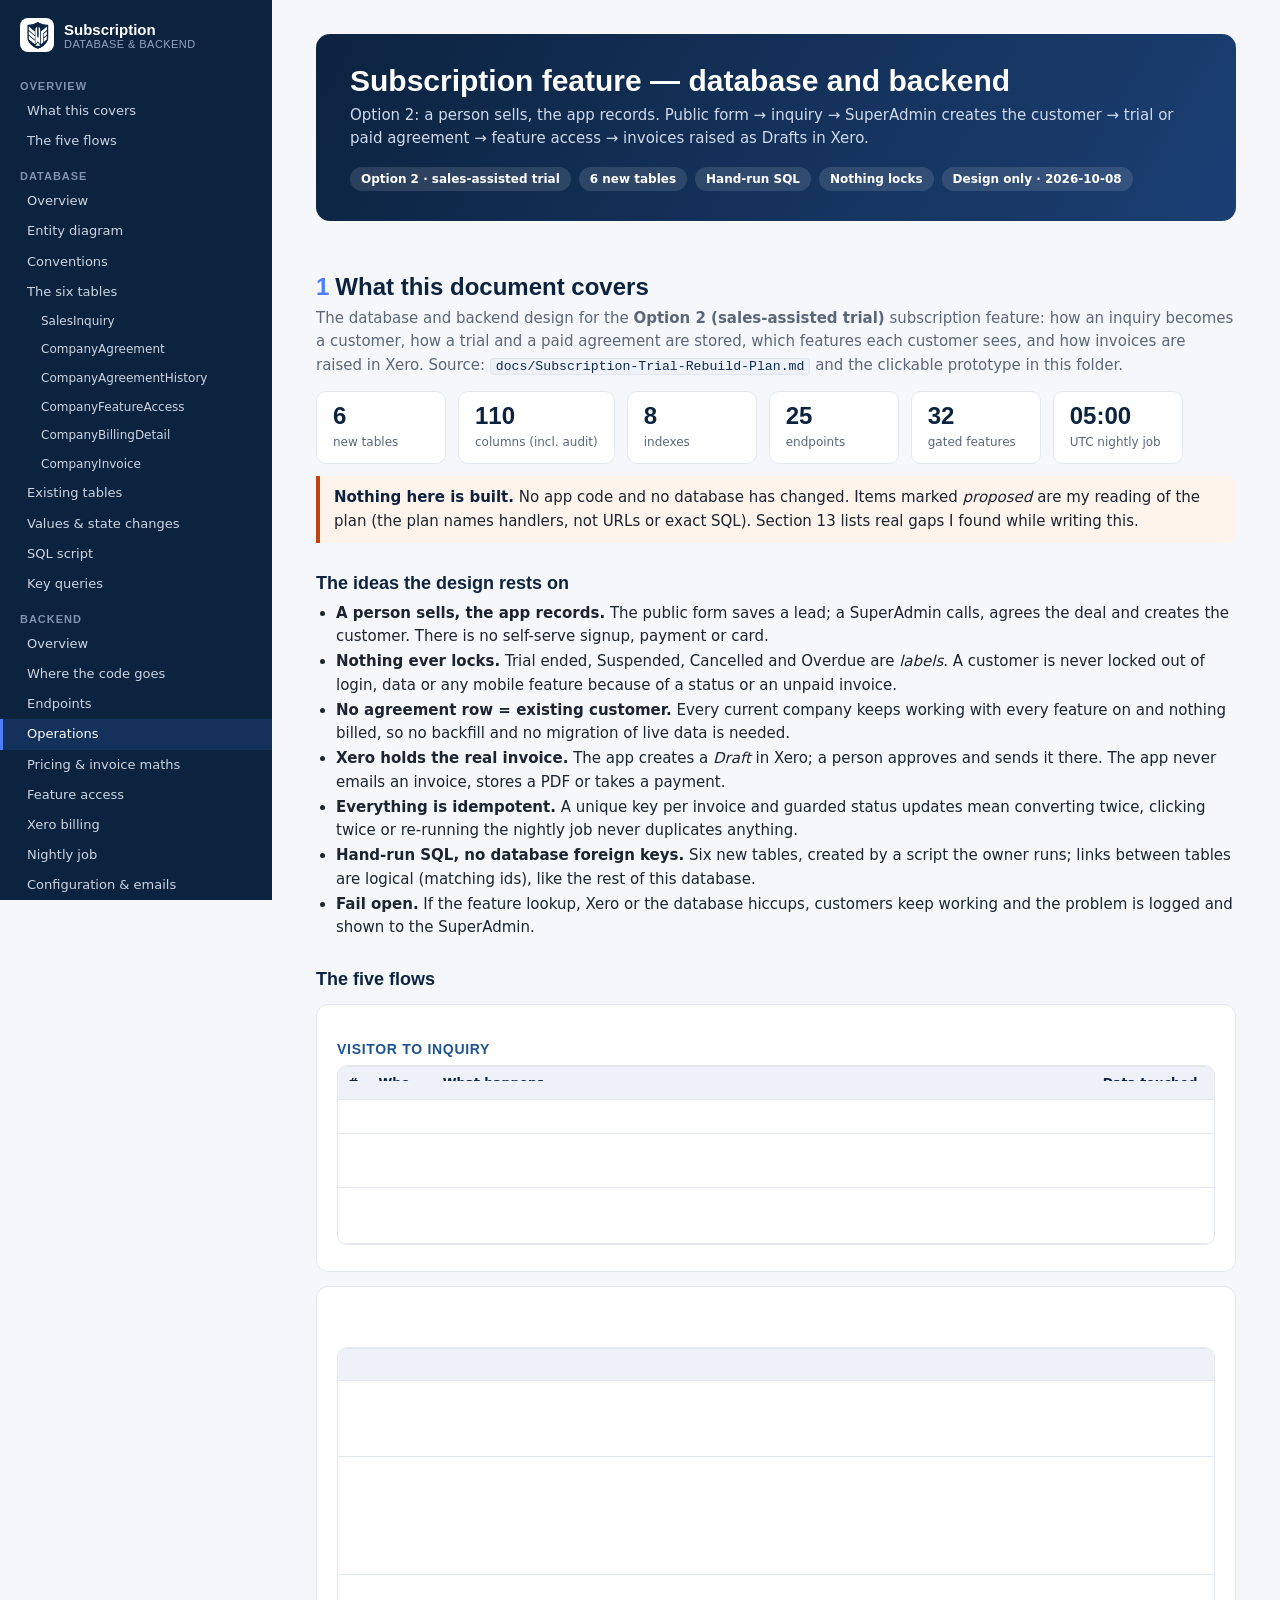
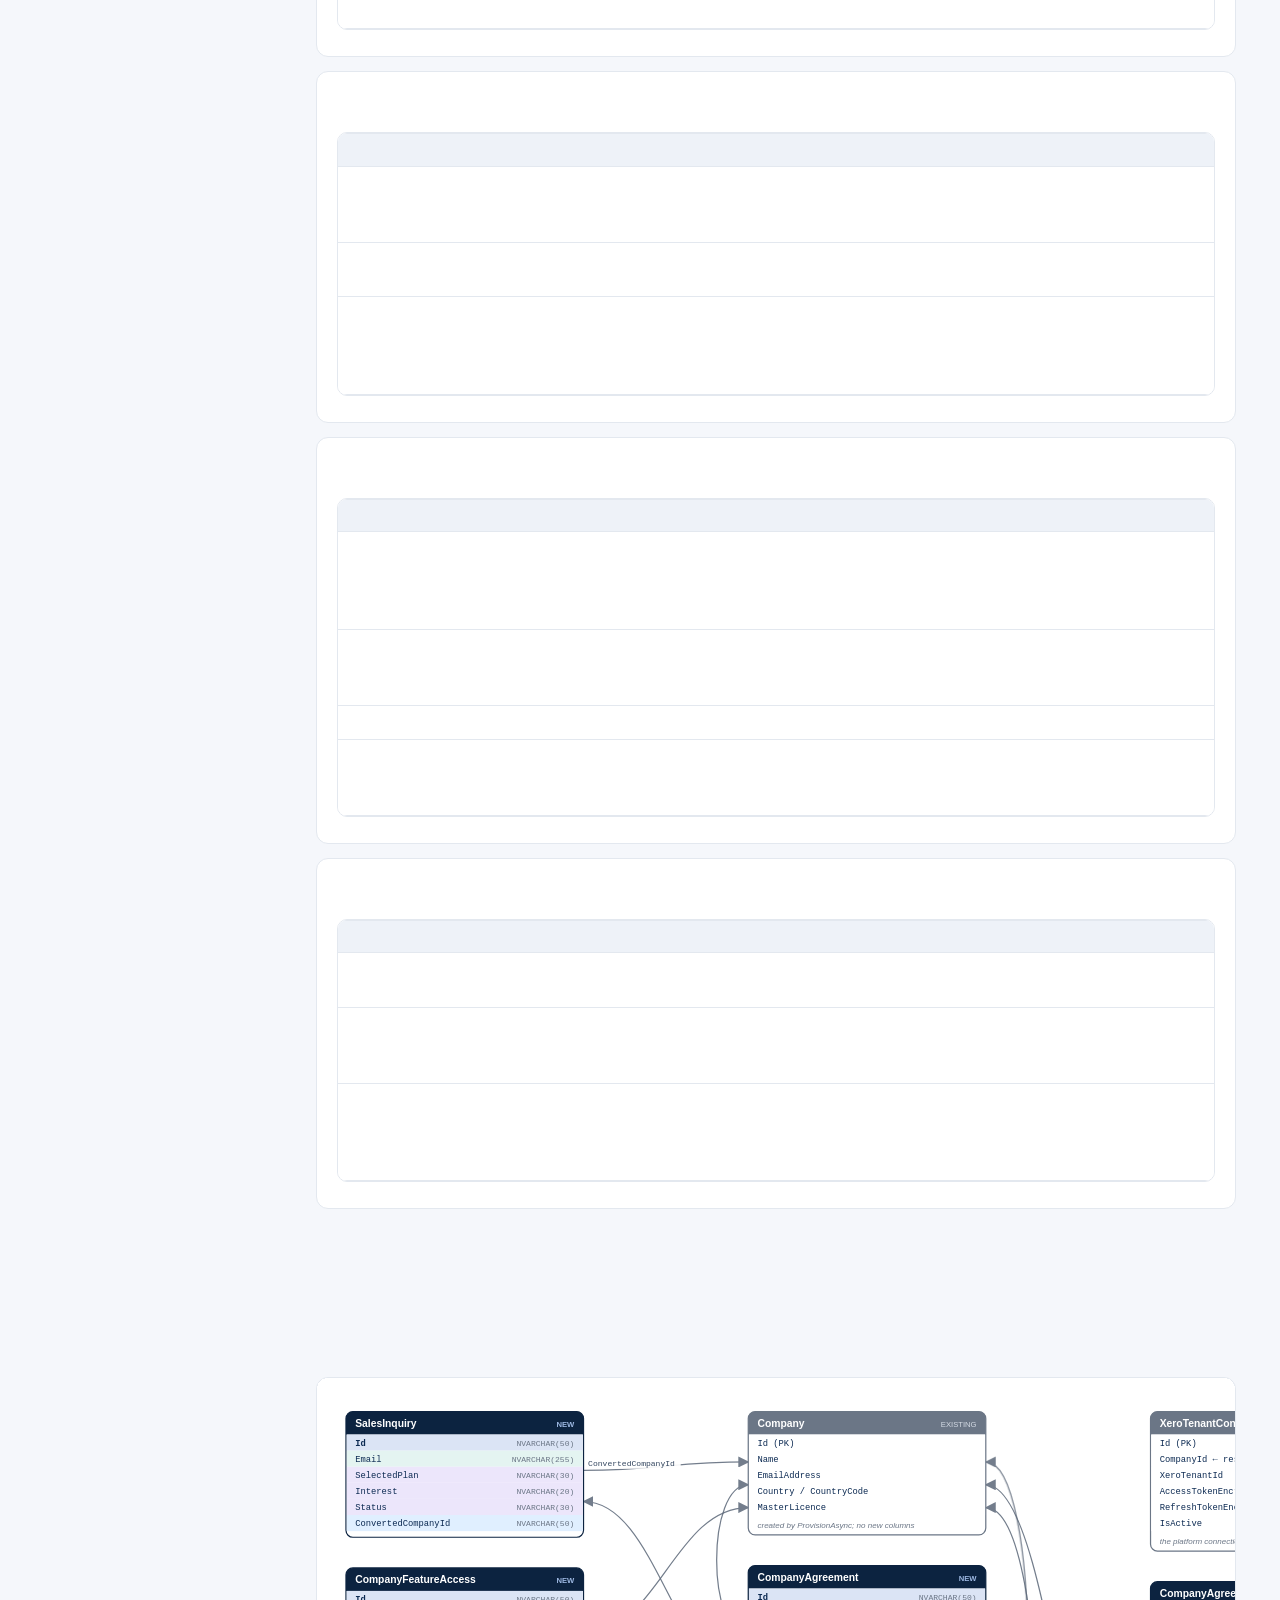
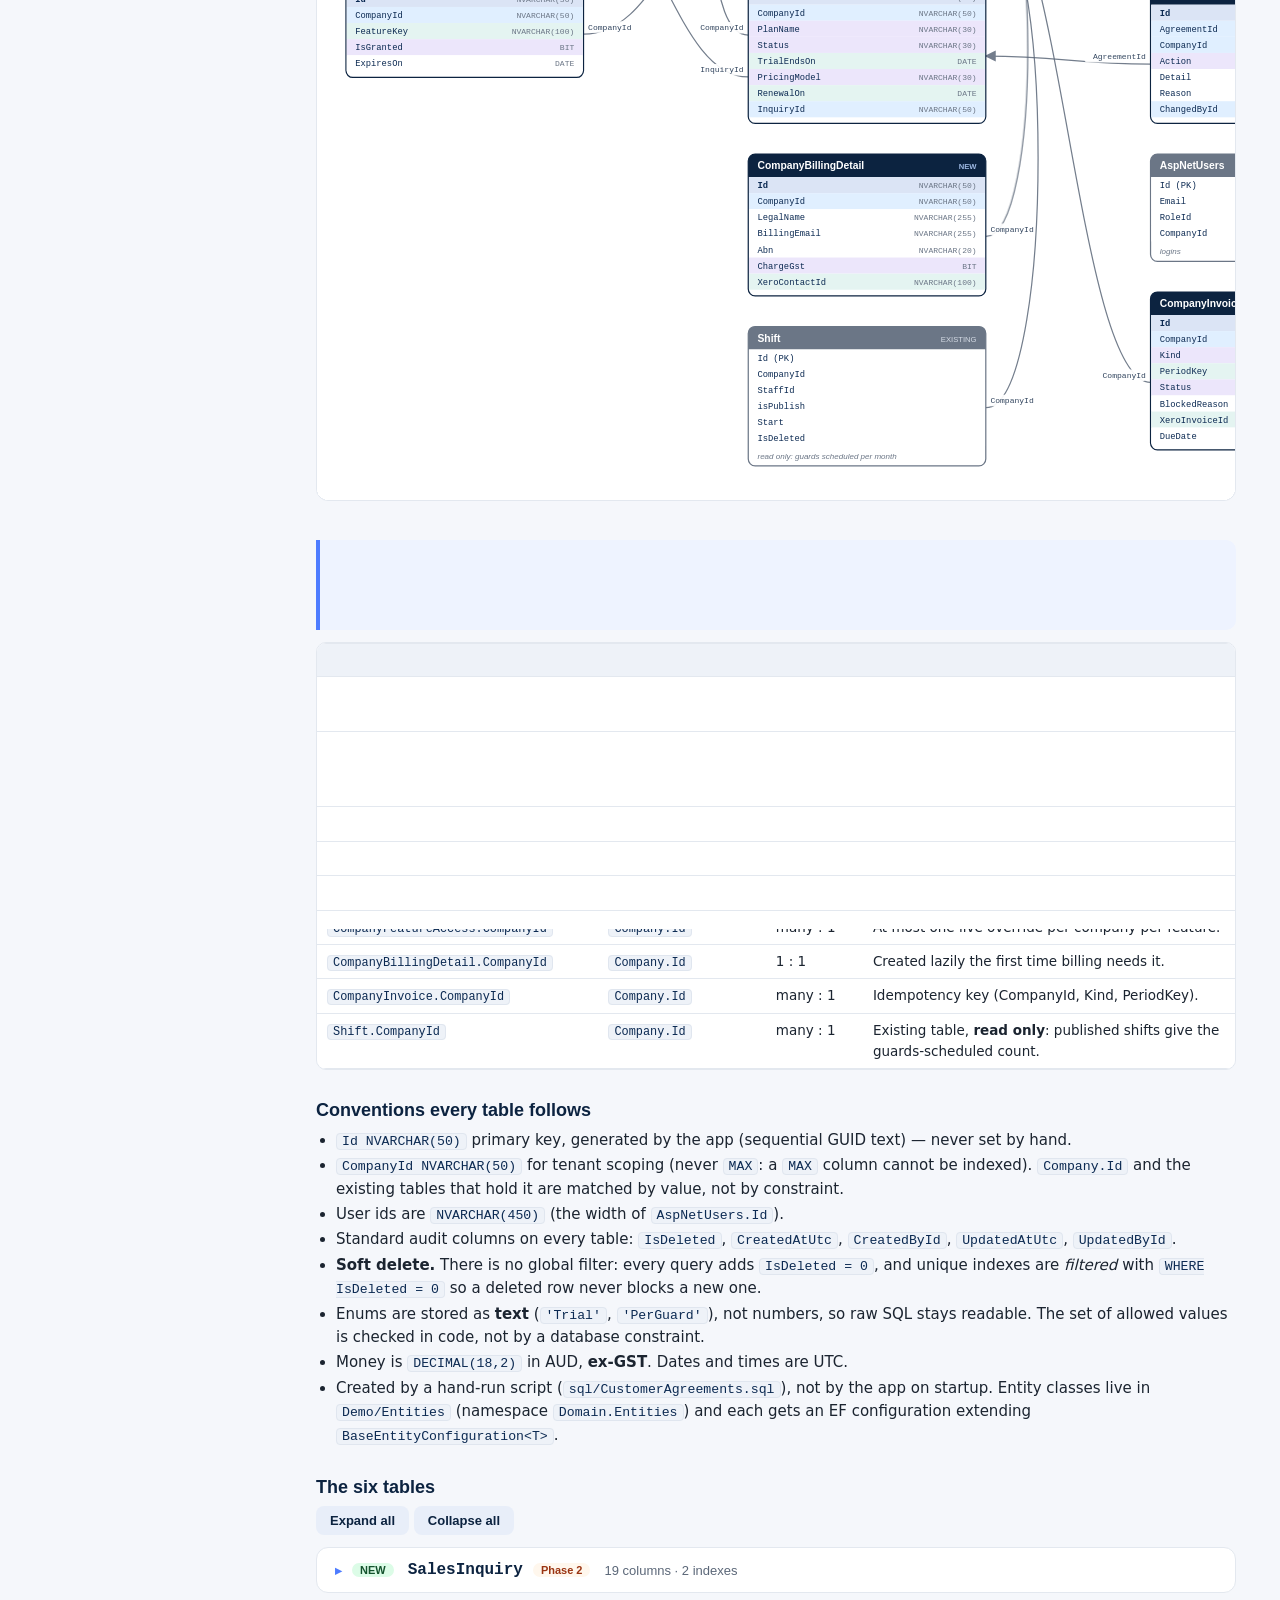
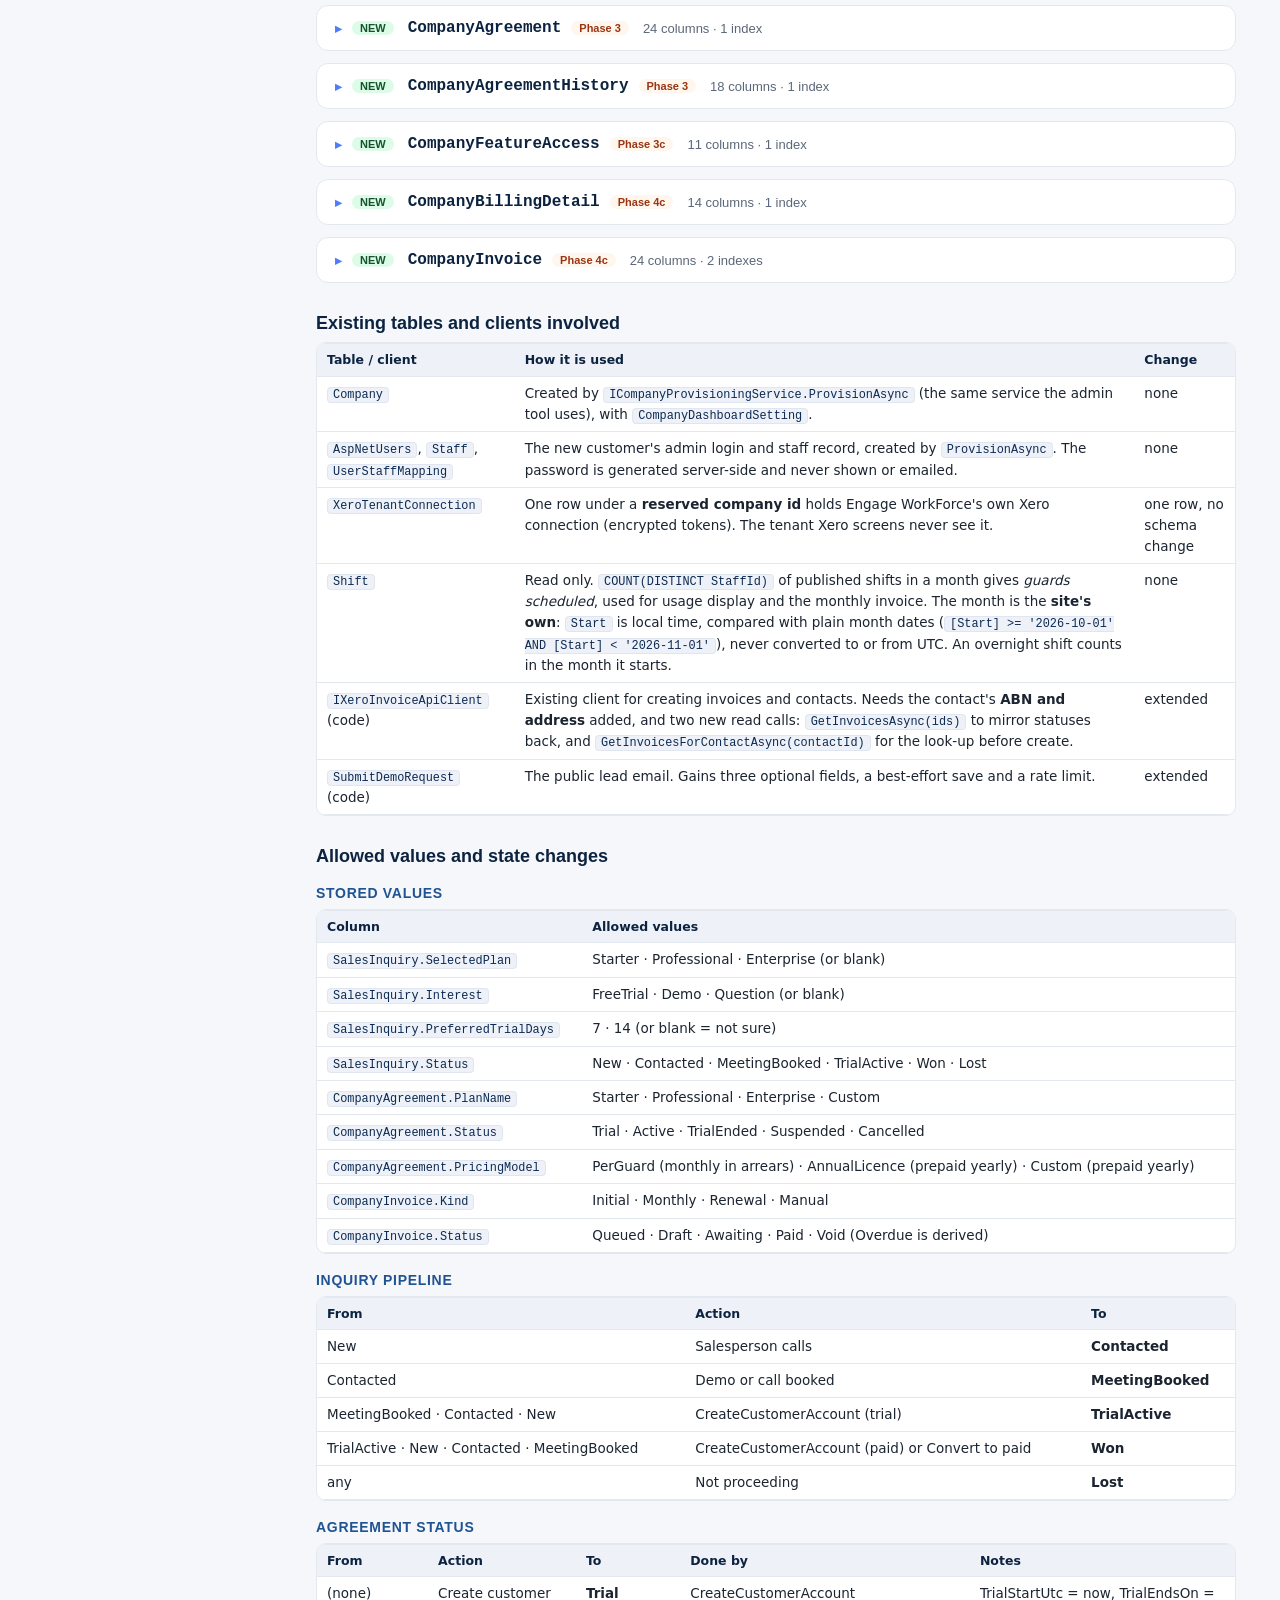
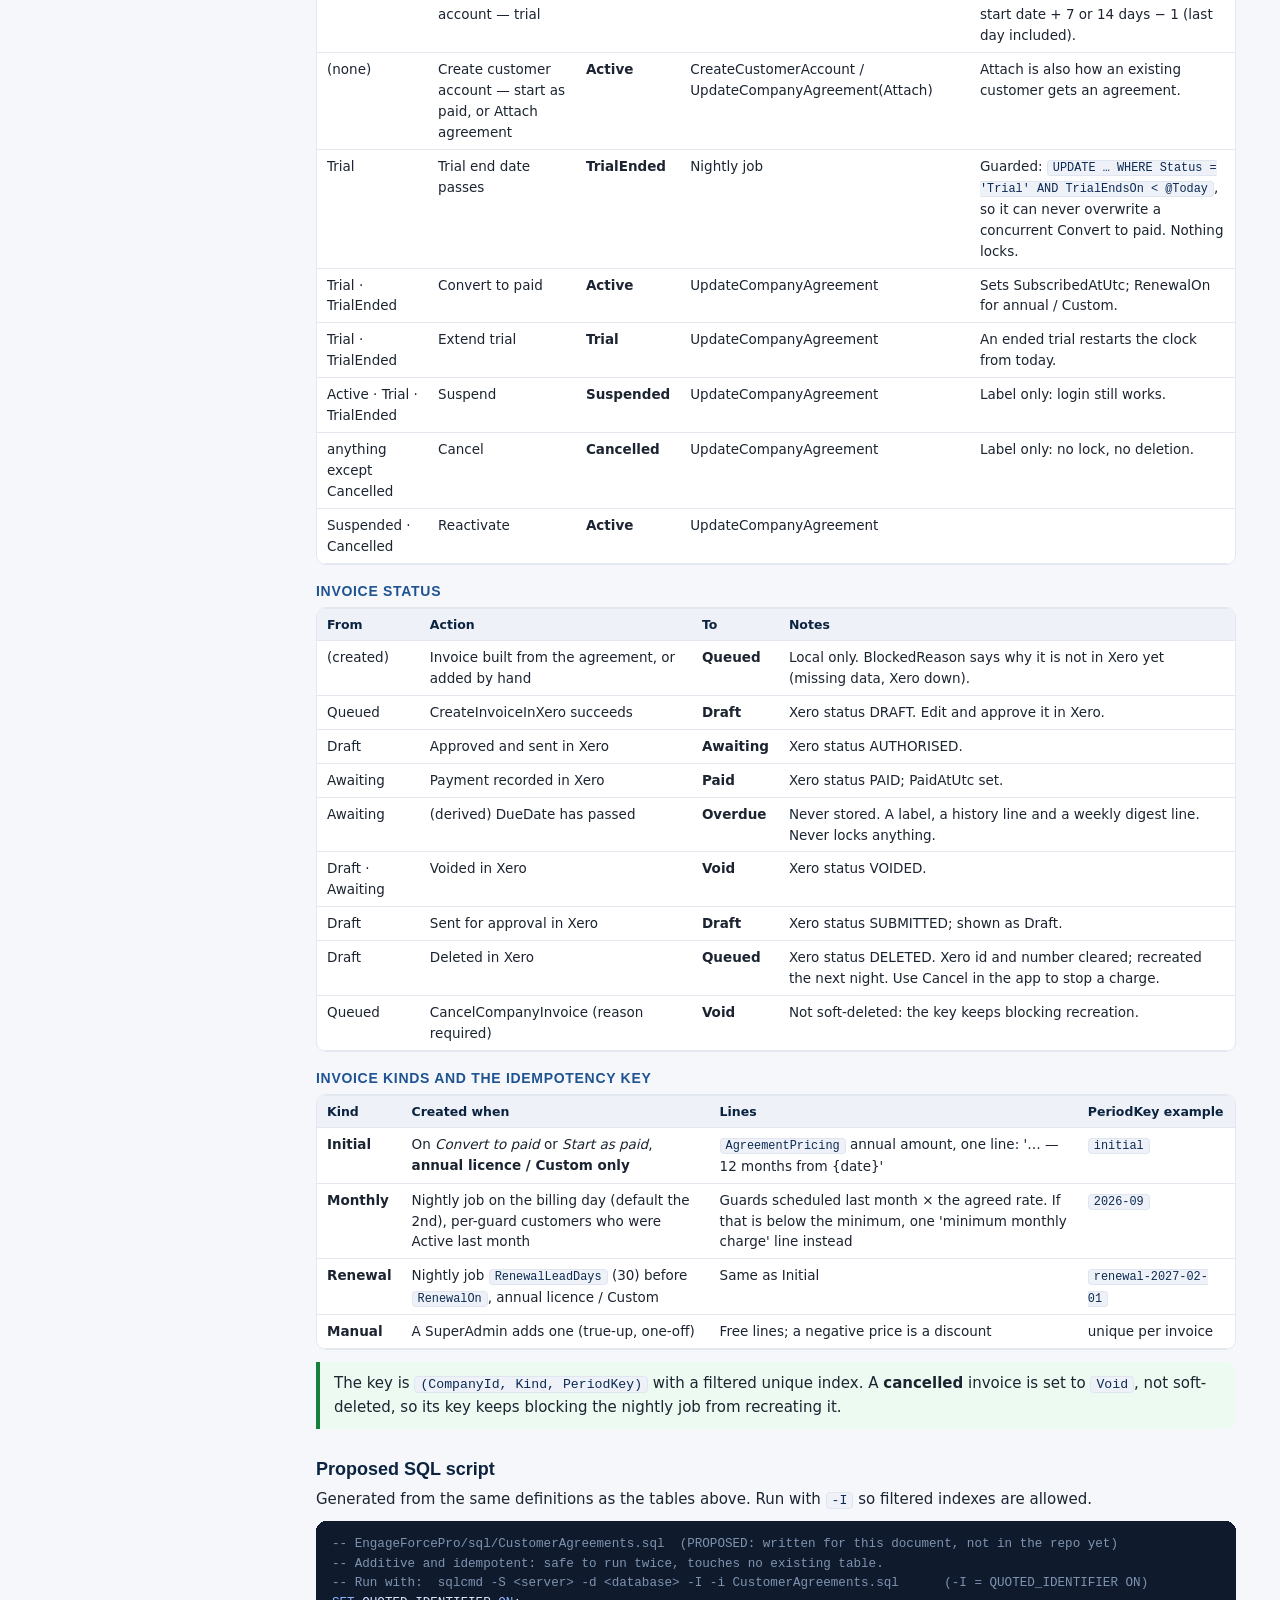
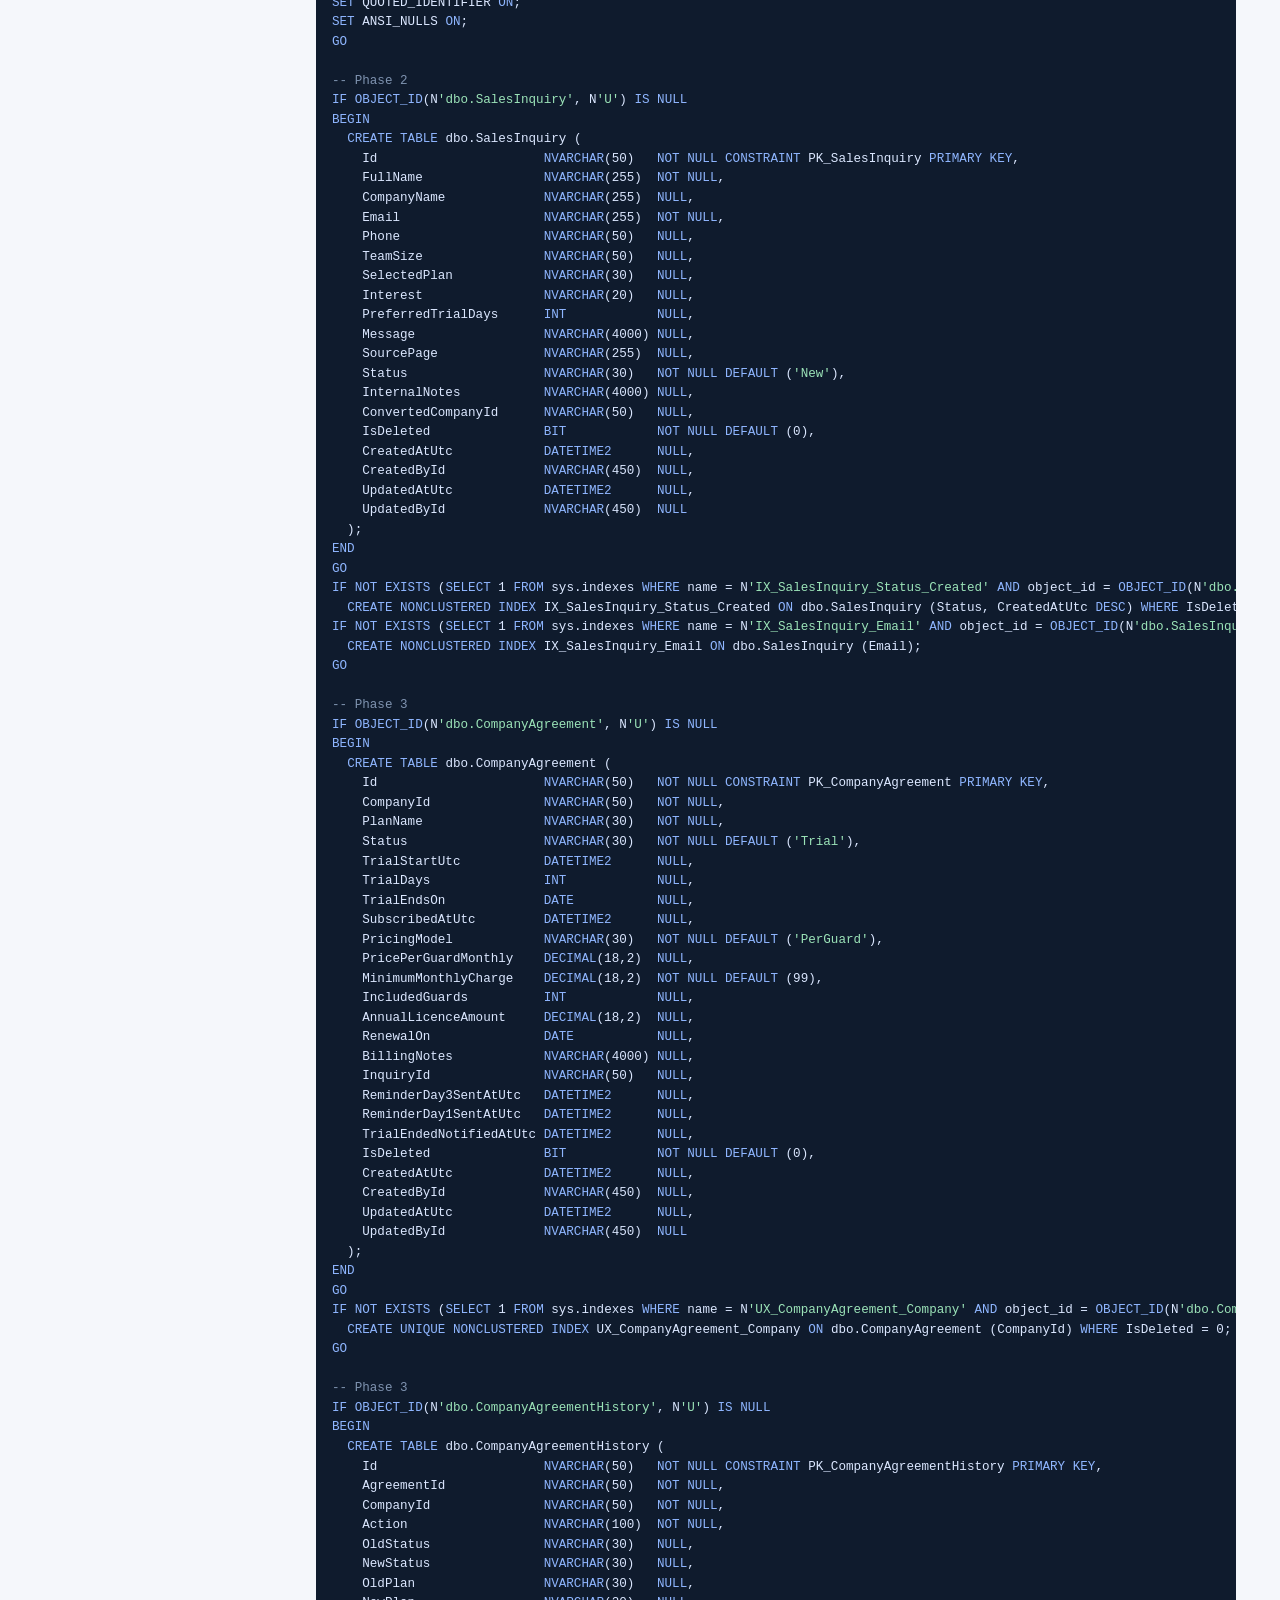
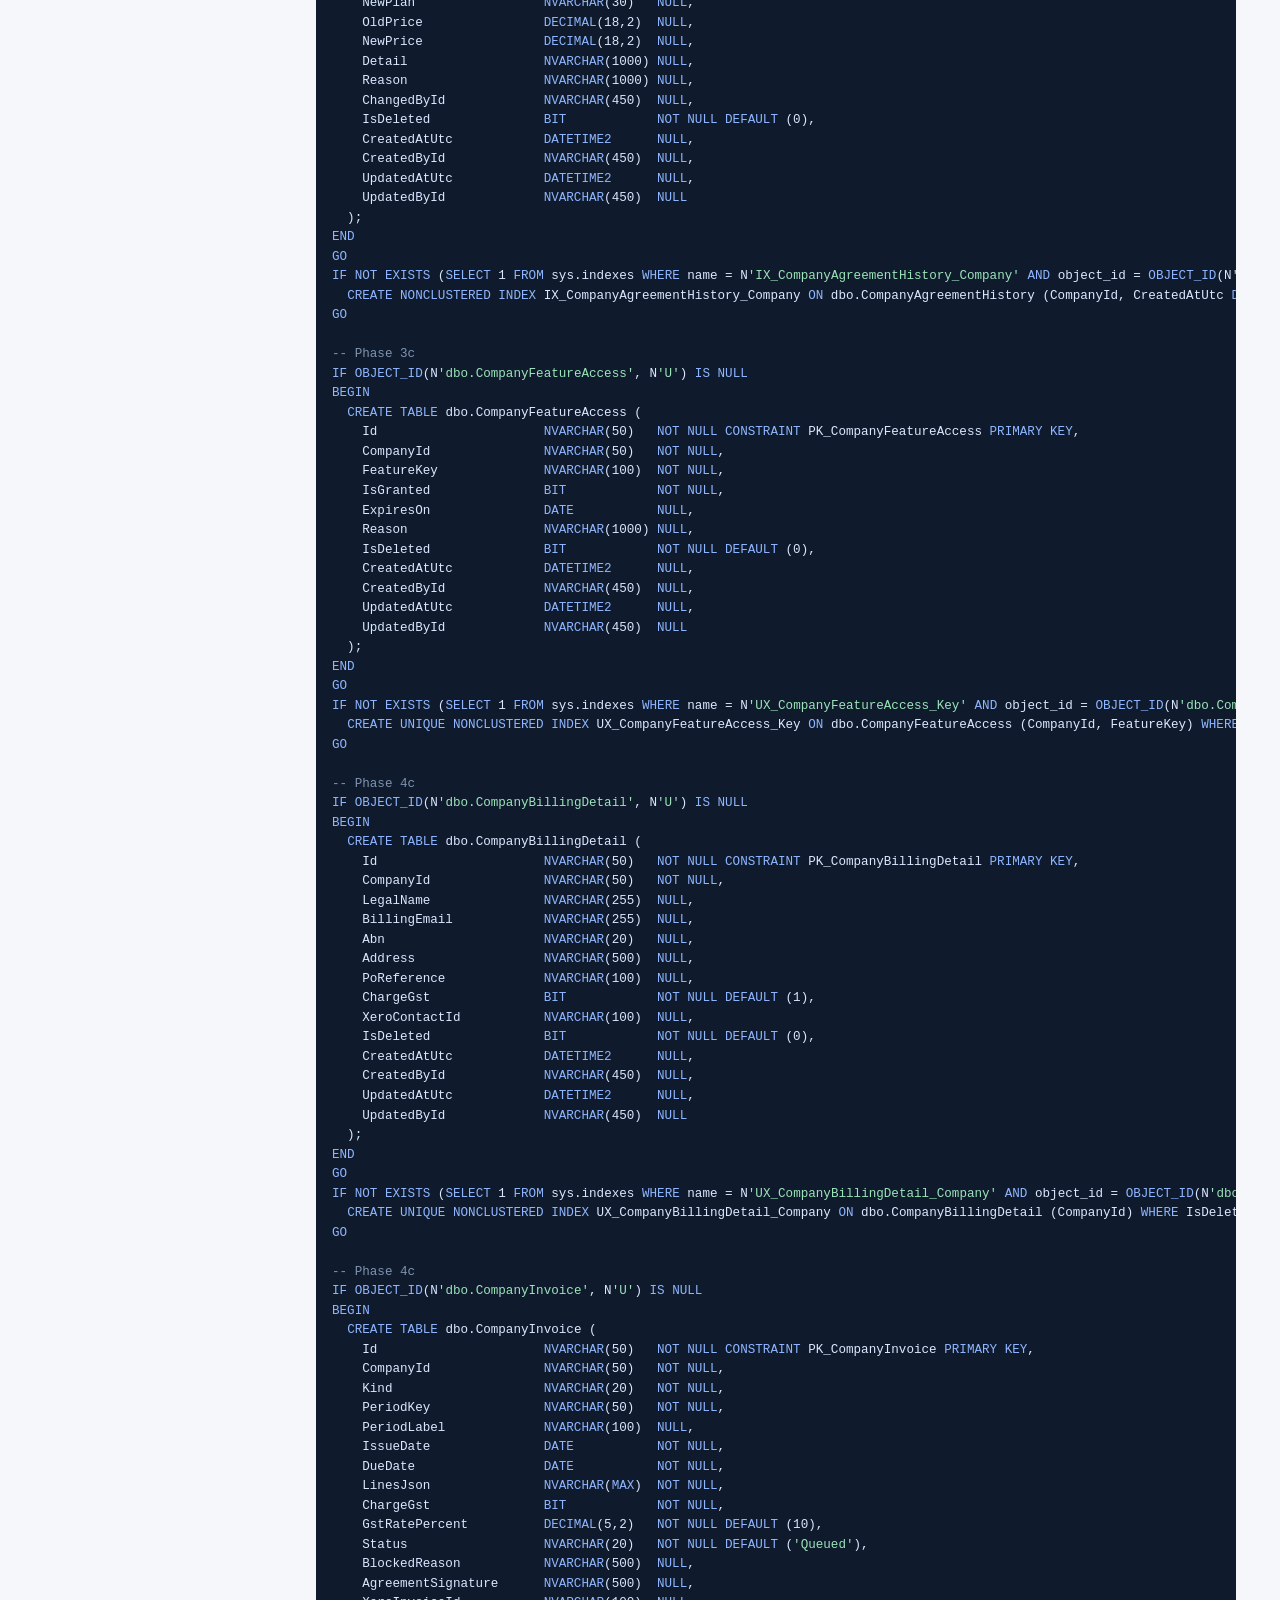
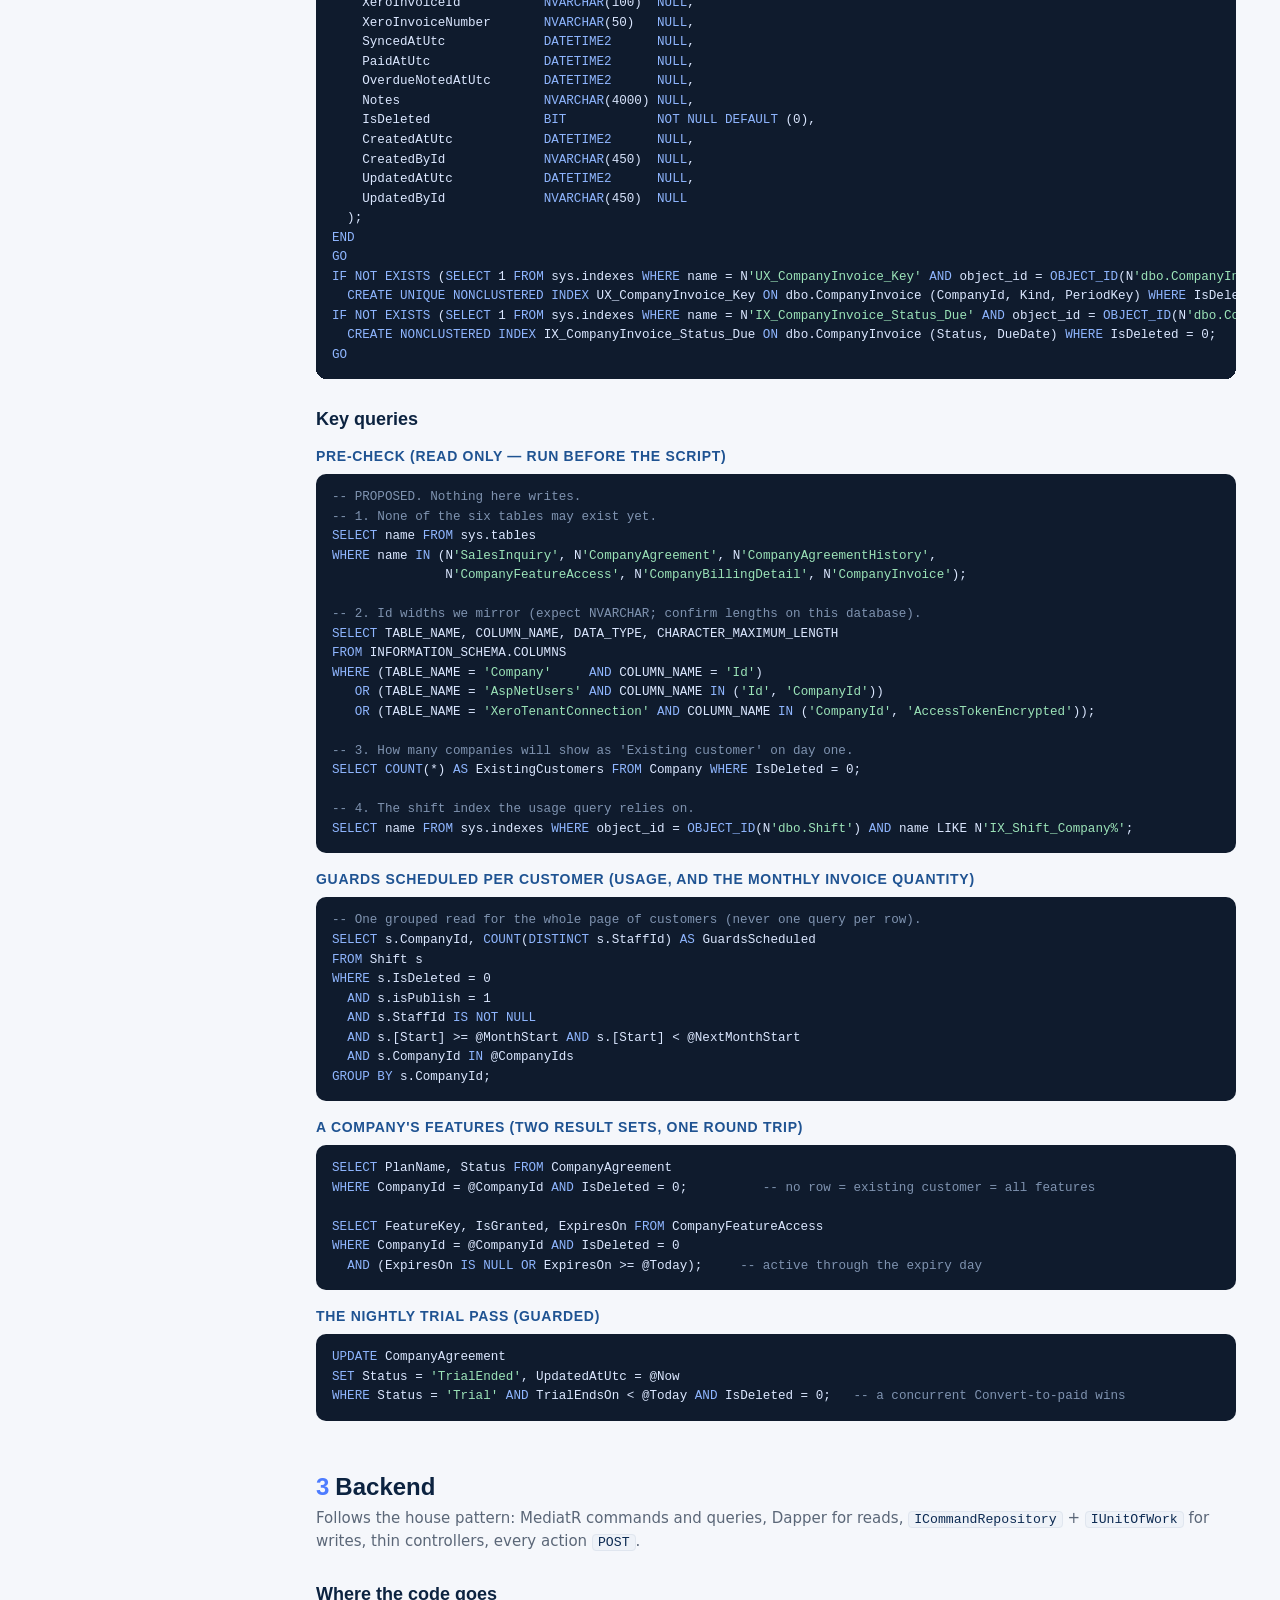
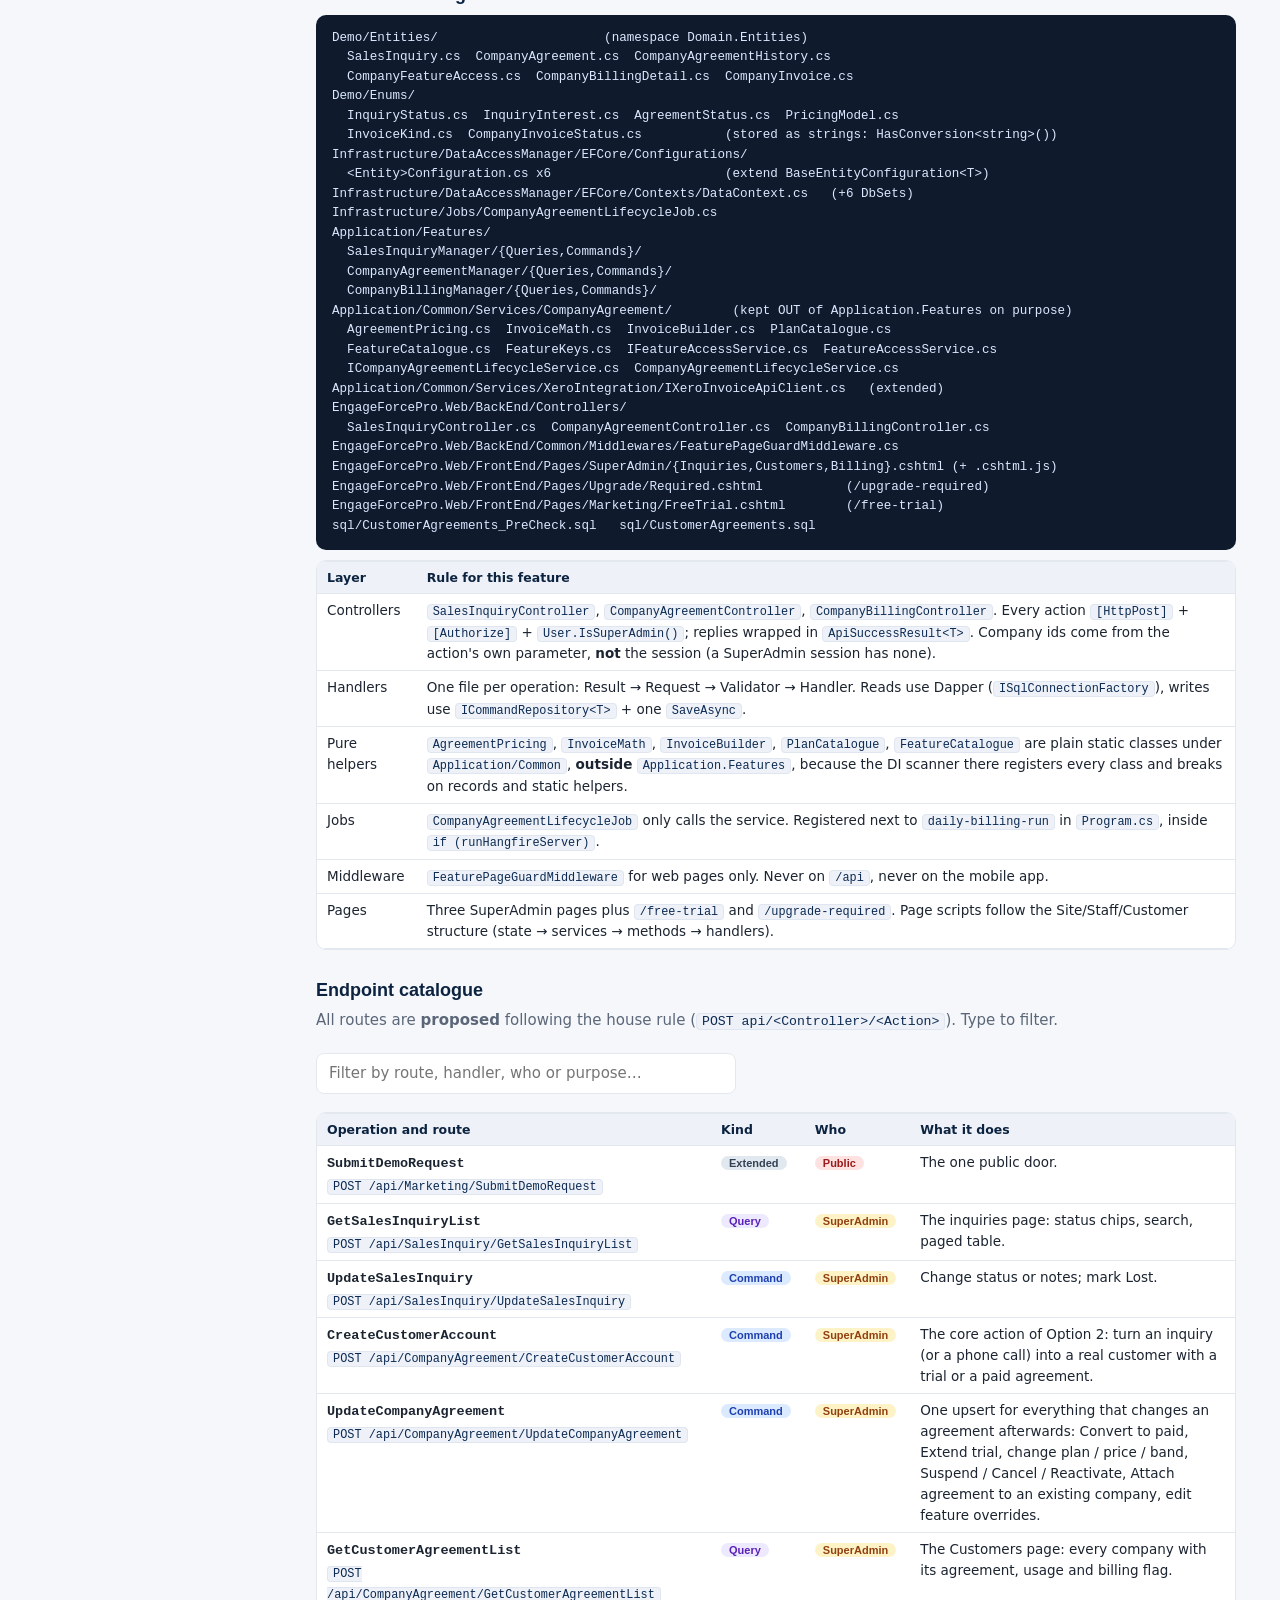
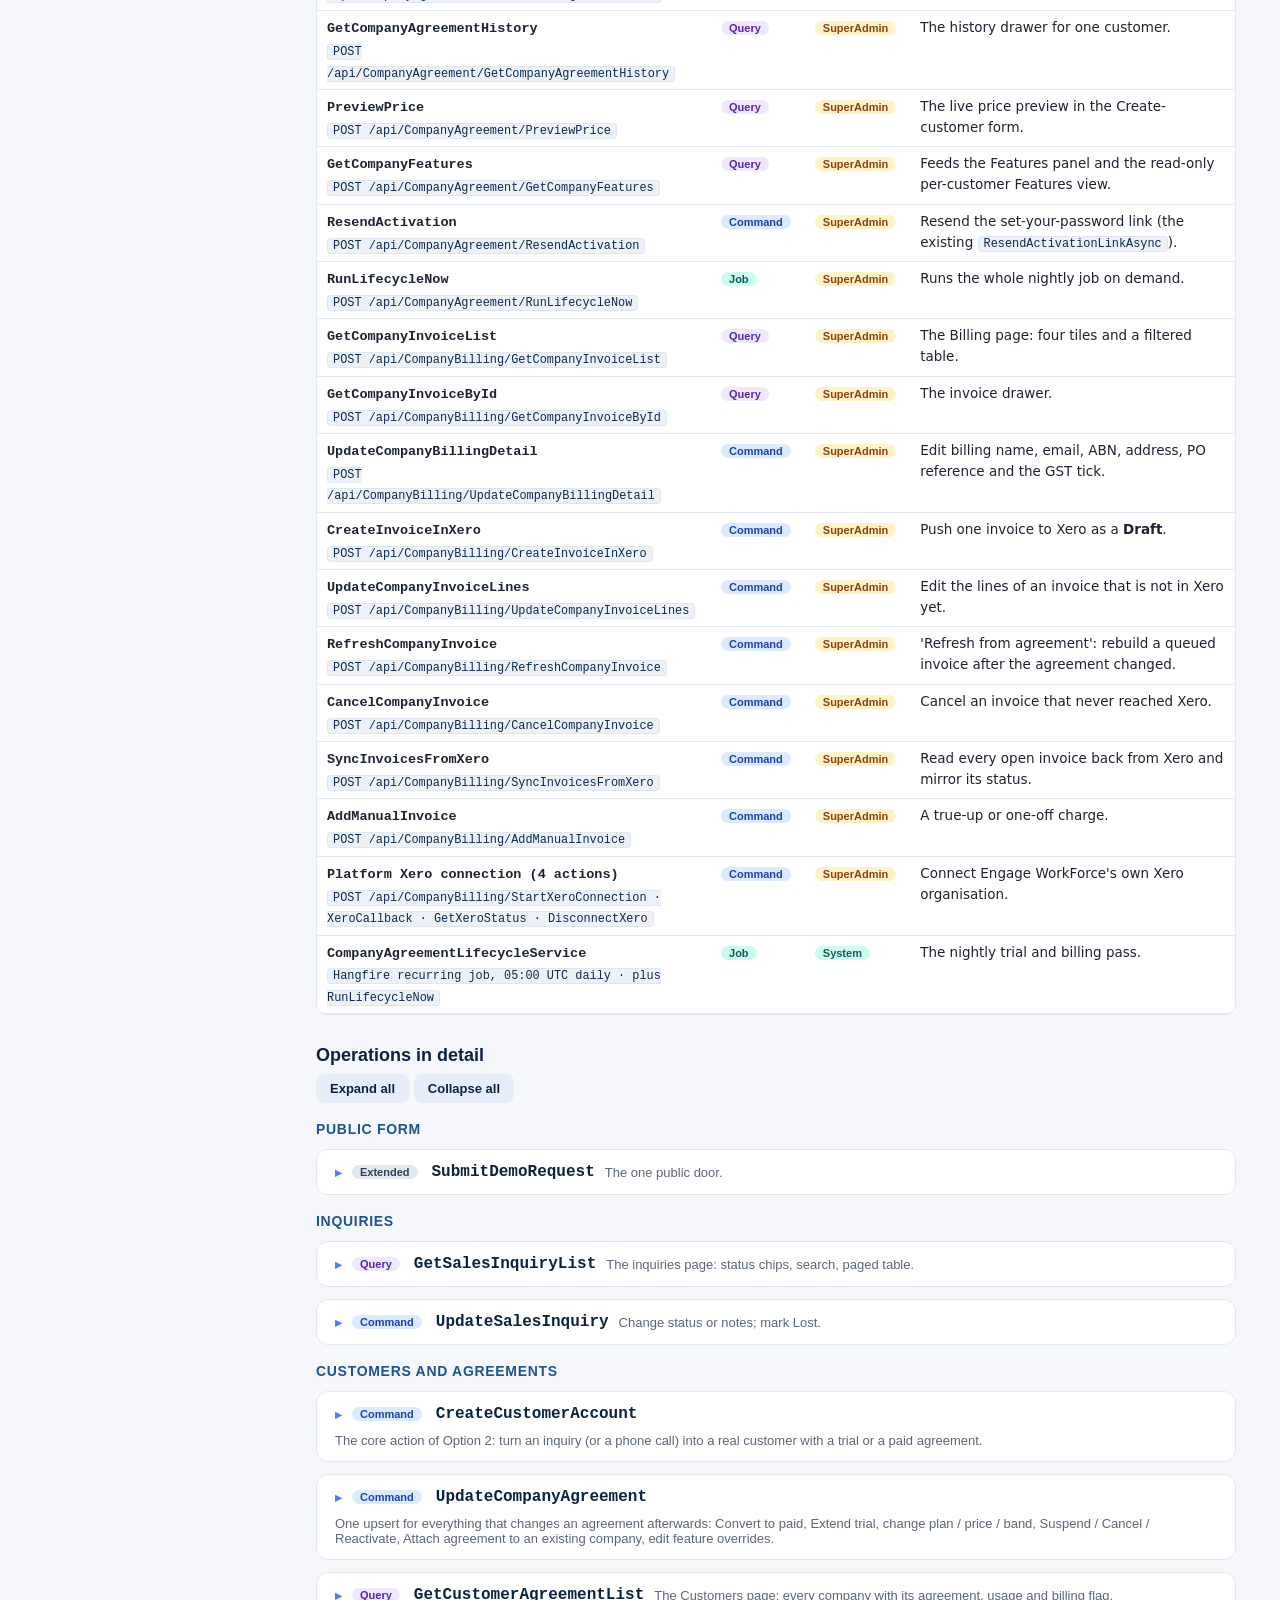
==== database-and-backend.html @ e5491f90 "Add the database and backend design page for the subscription feature One self-contained page coveri" ====
<!doctype html><html lang="en"><head><meta charset="utf-8"><meta name="viewport" content="width=device-width,initial-scale=1"><title>Subscription — database and backend</title><style>:root{
  --navy:#0C2340;--blue:#1f5392;--blue2:#4d7cff;--ink:#1b2430;--muted:#5b6778;--line:#e3e8ef;--bg:#f5f7fb;--card:#fff;
  --green:#15803d;--red:#b91c1c;--orange:#c2410c;--violet:#6d28d9;--teal:#0f766e;--code:#0f1b2d;
  --pk:#dbe4f5;--fk:#e0efff;--st:#ece6fb;--ky:#e4f4f1;
}
*{box-sizing:border-box}
html{scroll-behavior:smooth;scroll-padding-top:18px}
body{margin:0;font:15px/1.55 Poppins,"Segoe UI",system-ui,-apple-system,sans-serif;color:var(--ink);background:var(--bg)}
a{color:var(--blue)}
code,pre,.mono{font-family:"Cascadia Code",Consolas,"SFMono-Regular",Menlo,monospace}
code{background:#eef2f8;border:1px solid #e0e6ef;border-radius:4px;padding:0 5px;font-size:.88em;color:#0c2a52}
.layout{display:grid;grid-template-columns:272px minmax(0,1fr);min-height:100vh}
nav.side{position:sticky;top:0;align-self:start;height:100vh;overflow:auto;background:var(--navy);color:#cbd5e1;padding:18px 0 40px}
nav.side .brand{display:flex;gap:10px;align-items:center;padding:0 20px 14px;color:#fff;font:600 15px Outfit,Poppins,sans-serif}
nav.side .brand b{display:block;font:500 11px Poppins,sans-serif;color:#93a4bd;letter-spacing:.04em;text-transform:uppercase}
nav.side .grp{margin:14px 20px 4px;font:600 11px Poppins,sans-serif;letter-spacing:.09em;text-transform:uppercase;color:#7f93b0}
nav.side a{display:block;padding:5px 20px 5px 24px;color:#cbd5e1;text-decoration:none;font-size:13px;border-left:3px solid transparent}
nav.side a:hover{background:#13315a;color:#fff}
nav.side a.on{background:#13315a;color:#fff;border-left-color:var(--blue2)}
main{padding:34px 44px 90px;max-width:1240px}
header.hero{background:linear-gradient(120deg,var(--navy),#1b3f73);color:#fff;border-radius:14px;padding:30px 34px;margin-bottom:26px}
header.hero h1{margin:0 0 6px;font:700 30px Outfit,Poppins,sans-serif}
header.hero p{margin:0;color:#cfdaec;max-width:860px}
header.hero .chips{display:flex;flex-wrap:wrap;gap:8px;margin-top:16px}
.chip{display:inline-block;padding:3px 11px;border-radius:99px;font-size:12px;font-weight:600;background:#ffffff1f;color:#fff}
h2{font:700 24px Outfit,Poppins,sans-serif;color:var(--navy);margin:46px 0 6px;padding-top:6px}
h2 .n{color:var(--blue2);margin-right:6px}
h3{font:600 18px Outfit,Poppins,sans-serif;color:var(--navy);margin:30px 0 8px}
h4{font:600 14px Poppins,sans-serif;color:var(--blue);margin:18px 0 6px;text-transform:uppercase;letter-spacing:.05em}
p{margin:8px 0}
.lead{color:var(--muted);margin:0 0 14px}
.card{background:var(--card);border:1px solid var(--line);border-radius:12px;padding:18px 20px;margin:14px 0}
.grid2{display:grid;grid-template-columns:1fr 1fr;gap:14px}
.grid3{display:grid;grid-template-columns:repeat(3,1fr);gap:14px}
@media(max-width:1100px){.layout{grid-template-columns:minmax(0,1fr)}nav.side{position:static;height:auto}.grid2,.grid3{grid-template-columns:1fr}main{padding:22px 16px}}
table{border-collapse:collapse;width:100%;background:var(--card);font-size:13.5px}
th,td{border:1px solid var(--line);padding:6px 10px;text-align:left;vertical-align:top}
th{background:#eef2f8;color:var(--navy);font-weight:600;font-size:12.5px;white-space:nowrap}
tr.pk td{background:var(--pk)}tr.fk td{background:var(--fk)}tr.st td{background:var(--st)}tr.ky td{background:var(--ky)}
tr.aud td{color:#7a8798;background:#fafbfd}
td.nm{font-family:"Cascadia Code",Consolas,monospace;font-size:12.8px;white-space:nowrap;font-weight:600;color:#0c2a52}
td.ty{font-family:"Cascadia Code",Consolas,monospace;font-size:12.5px;white-space:nowrap;color:#475569}
.tw{overflow-x:auto;border-radius:10px;border:1px solid var(--line);margin:8px 0}
.tw table{border:0}.tw th,.tw td{border-left:0;border-right:0}
.tag{display:inline-block;font:600 11px Poppins,sans-serif;padding:1px 8px;border-radius:99px;margin-right:4px;white-space:nowrap}
.t-new{background:#dcfce7;color:#14532d}.t-ext{background:#e2e8f0;color:#334155}.t-cmd{background:#dbeafe;color:#1e40af}.t-qry{background:#ede9fe;color:#5b21b6}
.t-pub{background:#fee2e2;color:#991b1b}.t-sa{background:#fef3c7;color:#92400e}.t-job{background:#ccfbf1;color:#115e59}.t-prop{background:#fff7ed;color:#9a3412}
pre{background:var(--code);color:#dbe7ff;border-radius:10px;padding:14px 16px;overflow:auto;font-size:12.6px;line-height:1.55;margin:10px 0}
pre .c{color:#7f93b0}pre .k{color:#8fb6ff}pre .s{color:#9be3b8}
.note{border-left:4px solid var(--blue2);background:#eef3ff;border-radius:0 10px 10px 0;padding:10px 14px;margin:12px 0}
.warn{border-left-color:var(--orange);background:#fff4ec}
.good{border-left-color:var(--green);background:#ecfaf1}
.note b:first-child{color:var(--navy)}
details{background:var(--card);border:1px solid var(--line);border-radius:12px;margin:12px 0}
details>summary{cursor:pointer;list-style:none;padding:13px 18px;font:600 16px Outfit,Poppins,sans-serif;color:var(--navy);display:flex;gap:10px;align-items:center;flex-wrap:wrap}
details>summary::-webkit-details-marker{display:none}
details>summary::before{content:"▸";color:var(--blue2);font-size:13px;transition:transform .15s}
details[open]>summary::before{transform:rotate(90deg)}
details>summary .sub{font:400 13px Poppins,sans-serif;color:var(--muted)}
details>.body{padding:2px 18px 16px}
.kv{display:grid;grid-template-columns:150px 1fr;gap:4px 14px;margin:6px 0 10px;font-size:13.5px}
.kv dt{color:var(--muted);font-weight:600}.kv dd{margin:0}
ul.tight,ol.tight{margin:4px 0 8px 20px;padding:0}ul.tight li,ol.tight li{margin:2px 0}
.erd{background:#fff;border:1px solid var(--line);border-radius:12px;overflow:auto;padding:6px}
.erd svg{display:block;min-width:1180px;width:100%;height:auto}
.legend{display:flex;flex-wrap:wrap;gap:14px;font-size:12.5px;color:var(--muted);margin:8px 2px}
.legend i{display:inline-block;width:14px;height:14px;border-radius:3px;vertical-align:-2px;margin-right:5px;border:1px solid #c9d3e2}
.search{width:100%;max-width:420px;padding:8px 12px;border:1px solid var(--line);border-radius:8px;font:inherit;margin:6px 0 10px}
.kpi{display:flex;flex-wrap:wrap;gap:12px;margin:12px 0}
.kpi div{background:var(--card);border:1px solid var(--line);border-radius:10px;padding:10px 16px;min-width:130px}
.kpi b{display:block;font:700 24px Outfit,sans-serif;color:var(--navy)}
.kpi span{font-size:12px;color:var(--muted)}
.calc label{display:block;font-size:12px;font-weight:600;color:var(--muted);margin:8px 0 2px}
.calc input,.calc select{width:100%;padding:7px 9px;border:1px solid var(--line);border-radius:7px;font:inherit}
.calc .out{background:#f1f6ff;border:1px solid #cfe0ff;border-radius:10px;padding:10px 14px;margin-top:10px;font-size:14px}
.calc .out b{color:var(--navy)}
.ok{color:var(--green);font-weight:600}.bad{color:var(--red);font-weight:600}
.btn{background:var(--blue);color:#fff;border:0;border-radius:8px;padding:7px 14px;font:600 13px Poppins,sans-serif;cursor:pointer}
.btn.alt{background:#e8eef9;color:var(--navy)}
.flow{counter-reset:s}
.flow td:first-child{width:34px;text-align:center;font-weight:700;color:var(--blue)}
footer{margin-top:50px;color:var(--muted);font-size:12.5px;border-top:1px solid var(--line);padding-top:14px}
@media print{nav.side{display:none}.layout{display:block}details{break-inside:avoid}details>*{display:block}}
.nw{white-space:nowrap}
pre .s{color:#9be3b8}
</style></head><body><div class="layout"><nav class="side"><div class="brand"><img src="ewf-shield.jpg" width="34" height="34" alt="" style="border-radius:8px"><span>Subscription<b>Database &amp; backend</b></span></div>
<div class="grp">Overview</div><a href="#overview">What this covers</a><a href="#flows">The five flows</a>
<div class="grp">Database</div><a href="#db">Overview</a><a href="#erd">Entity diagram</a><a href="#conventions">Conventions</a><a href="#tables">The six tables</a><a href="#t-salesinquiry" style="padding-left:38px;font-size:12px">SalesInquiry</a><a href="#t-companyagreement" style="padding-left:38px;font-size:12px">CompanyAgreement</a><a href="#t-companyagreementhistory" style="padding-left:38px;font-size:12px">CompanyAgreementHistory</a><a href="#t-companyfeatureaccess" style="padding-left:38px;font-size:12px">CompanyFeatureAccess</a><a href="#t-companybillingdetail" style="padding-left:38px;font-size:12px">CompanyBillingDetail</a><a href="#t-companyinvoice" style="padding-left:38px;font-size:12px">CompanyInvoice</a><a href="#existing">Existing tables</a><a href="#states">Values &amp; state changes</a><a href="#ddl">SQL script</a><a href="#queries">Key queries</a>
<div class="grp">Backend</div><a href="#backend">Overview</a><a href="#arch">Where the code goes</a><a href="#endpoints">Endpoints</a><a href="#ops">Operations</a><a href="#maths">Pricing &amp; invoice maths</a><a href="#features">Feature access</a><a href="#xero">Xero billing</a><a href="#job">Nightly job</a><a href="#config">Configuration &amp; emails</a><a href="#security">Security</a><a href="#tests">Tests</a><a href="#build">Build order</a><a href="#decisions">Decisions</a><a href="#gaps">Gaps found</a></nav><main><header class="hero"><h1>Subscription feature — database and backend</h1><p>Option 2: a person sells, the app records. Public form → inquiry → SuperAdmin creates the customer → trial or paid agreement → feature access → invoices raised as Drafts in Xero.</p><div class="chips"><span class="chip">Option 2 · sales-assisted trial</span><span class="chip">6 new tables</span><span class="chip">Hand-run SQL</span><span class="chip">Nothing locks</span><span class="chip">Design only · 2026-10-08</span></div></header><h2 id="overview"><span class="n">1</span>What this document covers</h2><p class="lead">The database and backend design for the <b>Option 2 (sales-assisted trial)</b> subscription feature: how an inquiry becomes a customer, how a trial and a paid agreement are stored, which features each customer sees, and how invoices are raised in Xero. Source: <code>docs/Subscription-Trial-Rebuild-Plan.md</code> and the clickable prototype in this folder.</p><div class="kpi"><div><b>6</b><span>new tables</span></div><div><b>110</b><span>columns (incl. audit)</span></div><div><b>8</b><span>indexes</span></div><div><b>25</b><span>endpoints</span></div><div><b>32</b><span>gated features</span></div><div><b>05:00</b><span>UTC nightly job</span></div></div><div class="note warn"><b>Nothing here is built.</b> No app code and no database has changed. Items marked <i>proposed</i> are my reading of the plan (the plan names handlers, not URLs or exact SQL). Section 13 lists real gaps I found while writing this.</div><h3>The ideas the design rests on</h3><ul class="tight"><li><b>A person sells, the app records.</b> The public form saves a lead; a SuperAdmin calls, agrees the deal and creates the customer. There is no self-serve signup, payment or card.</li><li><b>Nothing ever locks.</b> Trial ended, Suspended, Cancelled and Overdue are <i>labels</i>. A customer is never locked out of login, data or any mobile feature because of a status or an unpaid invoice.</li><li><b>No agreement row = existing customer.</b> Every current company keeps working with every feature on and nothing billed, so no backfill and no migration of live data is needed.</li><li><b>Xero holds the real invoice.</b> The app creates a <i>Draft</i> in Xero; a person approves and sends it there. The app never emails an invoice, stores a PDF or takes a payment.</li><li><b>Everything is idempotent.</b> A unique key per invoice and guarded status updates mean converting twice, clicking twice or re-running the nightly job never duplicates anything.</li><li><b>Hand-run SQL, no database foreign keys.</b> Six new tables, created by a script the owner runs; links between tables are logical (matching ids), like the rest of this database.</li><li><b>Fail open.</b> If the feature lookup, Xero or the database hiccups, customers keep working and the problem is logged and shown to the SuperAdmin.</li></ul><h3 id="flows">The five flows</h3><div class="card"><h4>Visitor to inquiry</h4><div class="tw"><table><thead><tr><th>#</th><th>Who</th><th>What happens</th><th>Data touched</th></tr></thead><tbody><tr><td>1</td><td>Visitor</td><td>Clicks <i>Start Free Trial</i> on /pricing → <b>/free-trial?plan=professional</b> (plan pre-filled).</td><td>—</td></tr><tr><td>2</td><td>Visitor</td><td>Submits the form: name, company, email, phone, team size, plan, what they want (Free trial / Just a demo / Question), preferred trial length (7 / 14 / not sure).</td><td>—</td></tr><tr><td>3</td><td>Server</td><td><code>SubmitDemoRequest</code>: honeypot → enqueue sales email → save inquiry (best-effort) → confirmation to the requester.</td><td>SalesInquiry +1</td></tr></tbody></table></div></div><div class="card"><h4>Inquiry to customer</h4><div class="tw"><table><thead><tr><th>#</th><th>Who</th><th>What happens</th><th>Data touched</th></tr></thead><tbody><tr><td>1</td><td>SuperAdmin</td><td>Phones the lead, agrees plan and price. Opens /superadmin/inquiries → <i>Create customer account</i> (form prefilled).</td><td>—</td></tr><tr><td>2</td><td>Server</td><td><code>CreateCustomerAccount</code>: provision company + admin + staff, link the inquiry (own save), write the agreement, billing detail, feature overrides and history, set the inquiry status, and only then send the activation link.</td><td>Company, AspNetUsers, Staff, CompanyAgreement, CompanyAgreementHistory, CompanyBillingDetail, CompanyFeatureAccess, SalesInquiry</td></tr><tr><td>3</td><td>Customer admin</td><td>Receives 'Activate your account' (set a password, link valid 24 h) and 'Your trial is ready'.</td><td>—</td></tr></tbody></table></div></div><div class="card"><h4>Trial to paid</h4><div class="tw"><table><thead><tr><th>#</th><th>Who</th><th>What happens</th><th>Data touched</th></tr></thead><tbody><tr><td>1</td><td>Nightly job</td><td>T-3 and T-1: digest line to the sales inbox (stamped once). On the expiry day: guarded flip Trial → TrialEnded and a 'follow up now' email. <b>Nothing is locked.</b></td><td>CompanyAgreement, CompanyAgreementHistory</td></tr><tr><td>2</td><td>SuperAdmin</td><td><i>Convert to paid</i> (or <i>Extend trial</i>) from /superadmin/customers, with a reason.</td><td>—</td></tr><tr><td>3</td><td>Server</td><td><code>UpdateCompanyAgreement(ConvertToPaid)</code>: Status → Active, SubscribedAtUtc, RenewalOn (annual / Custom), history. Annual licence / Custom: create or queue the <code>Initial</code> invoice. Per-guard: no invoice yet.</td><td>CompanyAgreement, CompanyAgreementHistory, CompanyInvoice</td></tr></tbody></table></div></div><div class="card"><h4>Billing a customer</h4><div class="tw"><table><thead><tr><th>#</th><th>Who</th><th>What happens</th><th>Data touched</th></tr></thead><tbody><tr><td>1</td><td>Nightly job</td><td>Per-guard customers: on the billing day (default the 2nd) create last month's <code>Monthly</code> invoice from guards scheduled. Annual / Custom: create the <code>Renewal</code> invoice <code>RenewalLeadDays</code> (30) before the renewal date.</td><td>CompanyInvoice</td></tr><tr><td>2</td><td>Server</td><td><code>CreateInvoiceInXero</code>: validate billing details → find or create the contact → create the invoice as a <b>Draft</b> in Xero → store the Xero id and number.</td><td>CompanyInvoice, CompanyBillingDetail, Xero</td></tr><tr><td>3</td><td>SuperAdmin</td><td>Opens the Draft <b>in Xero</b>, approves and sends it there.</td><td>Xero</td></tr><tr><td>4</td><td>Nightly job</td><td>Reads open invoices back, mirrors Draft → Awaiting → Paid, notes newly overdue ones (once, then weekly). Overdue never locks anything.</td><td>CompanyInvoice, CompanyAgreementHistory</td></tr></tbody></table></div></div><div class="card"><h4>A page request with feature access</h4><div class="tw"><table><thead><tr><th>#</th><th>Who</th><th>What happens</th><th>Data touched</th></tr></thead><tbody><tr><td>1</td><td>Customer admin</td><td>Opens a web page, e.g. /risk-dashboard.</td><td>—</td></tr><tr><td>2</td><td>Middleware</td><td><code>FeaturePageGuardMiddleware</code> (top-level HTML GETs only) resolves the company's enabled features (cached ~5 min) and maps the URL to a feature.</td><td>CompanyAgreement, CompanyFeatureAccess (cache miss only)</td></tr><tr><td>3</td><td>Middleware</td><td>Feature on → pass through. Feature off and enforcement on → show <b>/upgrade-required</b>; the topbar link is hidden. SuperAdmin, Customer (client portal) sessions, a blank company and any error always pass.</td><td>—</td></tr></tbody></table></div></div><h2 id="db"><span class="n">2</span>Database</h2><p class="lead">Six new tables. Four existing tables are involved but get <b>no new columns</b>.</p><h3 id="erd">Entity diagram</h3><div class="erd"><svg viewBox="0 0 1540 926" xmlns="http://www.w3.org/2000/svg" font-family="Poppins,Segoe UI,sans-serif"><defs><marker id="ar" viewBox="0 0 10 10" refX="9" refY="5" markerWidth="9" markerHeight="9" orient="auto"><path d="M0,0 L10,5 L0,10 z" fill="#5b6778"/></marker></defs><path d="M340,112.66666666666666 C436.75,112.66666666666666 458.25,101.75 555,101.75" fill="none" stroke="#5b6778" stroke-width="1.6" marker-end="url(#ar)" opacity=".85"/><rect x="343" y="95.66666666666666" width="123.8" height="15" rx="4" fill="#fff" opacity=".92"/><text x="346" y="106.66666666666666" font-size="10.5" fill="#33465f" text-anchor="start" font-family="Consolas,monospace">ConvertedCompanyId</text><path d="M555,327.6666666666667 C500,327.6666666666667 500,131.5 555,131.5" fill="none" stroke="#5b6778" stroke-width="1.6" marker-end="url(#ar)" opacity=".85"/><rect x="481.1" y="310.6666666666667" width="68.9" height="15" rx="4" fill="#fff" opacity=".92"/><text x="549" y="321.6666666666667" font-size="10.5" fill="#33465f" text-anchor="end" font-family="Consolas,monospace">CompanyId</text><path d="M555,382.3333333333333 C458.25,382.3333333333333 436.75,153.33333333333331 340,153.33333333333331" fill="none" stroke="#5b6778" stroke-width="1.6" marker-end="url(#ar)" opacity=".85"/><rect x="481.1" y="365.3333333333333" width="68.9" height="15" rx="4" fill="#fff" opacity=".92"/><text x="549" y="376.3333333333333" font-size="10.5" fill="#33465f" text-anchor="end" font-family="Consolas,monospace">InquiryId</text><path d="M1080,365.5 C983.25,365.5 961.75,355.0 865,355.0" fill="none" stroke="#5b6778" stroke-width="1.6" marker-end="url(#ar)" opacity=".85"/><rect x="993.9" y="348.5" width="81.1" height="15" rx="4" fill="#fff" opacity=".92"/><text x="1074" y="359.5" font-size="10.5" fill="#33465f" text-anchor="end" font-family="Consolas,monospace">AgreementId</text><path d="M1390,365.5 C1445,365.5 1445,568.0 1390,568.0" fill="none" stroke="#5b6778" stroke-width="1.6" marker-end="url(#ar)" opacity=".85"/><rect x="1393" y="348.5" width="81.1" height="15" rx="4" fill="#fff" opacity=".92"/><text x="1396" y="359.5" font-size="10.5" fill="#33465f" text-anchor="start" font-family="Consolas,monospace">ChangedById</text><path d="M340,326.5 C436.75,326.5 458.25,161.25 555,161.25" fill="none" stroke="#5b6778" stroke-width="1.6" marker-end="url(#ar)" opacity=".85"/><rect x="343" y="309.5" width="68.9" height="15" rx="4" fill="#fff" opacity=".92"/><text x="346" y="320.5" font-size="10.5" fill="#33465f" text-anchor="start" font-family="Consolas,monospace">CompanyId</text><path d="M865,590.5 C938,590.5 938,101.75 865,101.75" fill="none" stroke="#5b6778" stroke-width="1.6" marker-end="url(#ar)" opacity=".85"/><rect x="868" y="573.5" width="68.9" height="15" rx="4" fill="#fff" opacity=".92"/><text x="871" y="584.5" font-size="10.5" fill="#33465f" text-anchor="start" font-family="Consolas,monospace">CompanyId</text><path d="M1080,781.0 C983.25,781.0 961.75,131.5 865,131.5" fill="none" stroke="#5b6778" stroke-width="1.6" marker-end="url(#ar)" opacity=".85"/><rect x="1006.1" y="764.0" width="68.9" height="15" rx="4" fill="#fff" opacity=".92"/><text x="1074" y="775.0" font-size="10.5" fill="#33465f" text-anchor="end" font-family="Consolas,monospace">CompanyId</text><path d="M865,814.0 C956,814.0 956,161.25 865,161.25" fill="none" stroke="#5b6778" stroke-width="1.6" marker-end="url(#ar)" opacity=".85"/><rect x="868" y="797.0" width="68.9" height="15" rx="4" fill="#fff" opacity=".92"/><text x="871" y="808.0" font-size="10.5" fill="#33465f" text-anchor="start" font-family="Consolas,monospace">CompanyId</text><g><rect x="30" y="36" width="310" height="164" rx="9" fill="#fff" stroke="#0C2340" stroke-width="1.6"/><path d="M30,66 V45 a9,9 0 0 1 9,-9 H331 a9,9 0 0 1 9,9 V66 Z" fill="#0C2340"/><text x="42" y="56" font-size="13.5" font-weight="700" fill="#fff">SalesInquiry</text><text x="328" y="56" font-size="10" fill="#9db8e2" text-anchor="end" font-weight="600">NEW</text><rect x="31" y="66" width="308" height="21" fill="#dbe4f5"/><text x="42" y="80.5" font-size="11.5" fill="#0c2a52" font-family="Consolas,monospace" font-weight="600">Id</text><text x="328" y="80.5" font-size="10.5" fill="#6b7686" text-anchor="end" font-family="Consolas,monospace">NVARCHAR(50)</text><rect x="31" y="87" width="308" height="21" fill="#e4f4f1"/><text x="42" y="101.5" font-size="11.5" fill="#0c2a52" font-family="Consolas,monospace" font-weight="400">Email</text><text x="328" y="101.5" font-size="10.5" fill="#6b7686" text-anchor="end" font-family="Consolas,monospace">NVARCHAR(255)</text><rect x="31" y="108" width="308" height="21" fill="#ece6fb"/><text x="42" y="122.5" font-size="11.5" fill="#0c2a52" font-family="Consolas,monospace" font-weight="400">SelectedPlan</text><text x="328" y="122.5" font-size="10.5" fill="#6b7686" text-anchor="end" font-family="Consolas,monospace">NVARCHAR(30)</text><rect x="31" y="129" width="308" height="21" fill="#ece6fb"/><text x="42" y="143.5" font-size="11.5" fill="#0c2a52" font-family="Consolas,monospace" font-weight="400">Interest</text><text x="328" y="143.5" font-size="10.5" fill="#6b7686" text-anchor="end" font-family="Consolas,monospace">NVARCHAR(20)</text><rect x="31" y="150" width="308" height="21" fill="#ece6fb"/><text x="42" y="164.5" font-size="11.5" fill="#0c2a52" font-family="Consolas,monospace" font-weight="400">Status</text><text x="328" y="164.5" font-size="10.5" fill="#6b7686" text-anchor="end" font-family="Consolas,monospace">NVARCHAR(30)</text><rect x="31" y="171" width="308" height="21" fill="#e0efff"/><text x="42" y="185.5" font-size="11.5" fill="#0c2a52" font-family="Consolas,monospace" font-weight="400">ConvertedCompanyId</text><text x="328" y="185.5" font-size="10.5" fill="#6b7686" text-anchor="end" font-family="Consolas,monospace">NVARCHAR(50)</text></g><g><rect x="30" y="240" width="310" height="143" rx="9" fill="#fff" stroke="#0C2340" stroke-width="1.6"/><path d="M30,270 V249 a9,9 0 0 1 9,-9 H331 a9,9 0 0 1 9,9 V270 Z" fill="#0C2340"/><text x="42" y="260" font-size="13.5" font-weight="700" fill="#fff">CompanyFeatureAccess</text><text x="328" y="260" font-size="10" fill="#9db8e2" text-anchor="end" font-weight="600">NEW</text><rect x="31" y="270" width="308" height="21" fill="#dbe4f5"/><text x="42" y="284.5" font-size="11.5" fill="#0c2a52" font-family="Consolas,monospace" font-weight="600">Id</text><text x="328" y="284.5" font-size="10.5" fill="#6b7686" text-anchor="end" font-family="Consolas,monospace">NVARCHAR(50)</text><rect x="31" y="291" width="308" height="21" fill="#e0efff"/><text x="42" y="305.5" font-size="11.5" fill="#0c2a52" font-family="Consolas,monospace" font-weight="400">CompanyId</text><text x="328" y="305.5" font-size="10.5" fill="#6b7686" text-anchor="end" font-family="Consolas,monospace">NVARCHAR(50)</text><rect x="31" y="312" width="308" height="21" fill="#e4f4f1"/><text x="42" y="326.5" font-size="11.5" fill="#0c2a52" font-family="Consolas,monospace" font-weight="400">FeatureKey</text><text x="328" y="326.5" font-size="10.5" fill="#6b7686" text-anchor="end" font-family="Consolas,monospace">NVARCHAR(100)</text><rect x="31" y="333" width="308" height="21" fill="#ece6fb"/><text x="42" y="347.5" font-size="11.5" fill="#0c2a52" font-family="Consolas,monospace" font-weight="400">IsGranted</text><text x="328" y="347.5" font-size="10.5" fill="#6b7686" text-anchor="end" font-family="Consolas,monospace">BIT</text><rect x="31" y="354" width="308" height="21" fill="#ffffff"/><text x="42" y="368.5" font-size="11.5" fill="#0c2a52" font-family="Consolas,monospace" font-weight="400">ExpiresOn</text><text x="328" y="368.5" font-size="10.5" fill="#6b7686" text-anchor="end" font-family="Consolas,monospace">DATE</text></g><g><rect x="555" y="36" width="310" height="161" rx="9" fill="#fff" stroke="#6b7686" stroke-width="1.6"/><path d="M555,66 V45 a9,9 0 0 1 9,-9 H856 a9,9 0 0 1 9,9 V66 Z" fill="#6b7686"/><text x="567" y="56" font-size="13.5" font-weight="700" fill="#fff">Company</text><text x="853" y="56" font-size="10" fill="#d5dbe5" text-anchor="end">EXISTING</text><rect x="556" y="66" width="308" height="21" fill="#ffffff"/><text x="567" y="80.5" font-size="11.5" fill="#0c2a52" font-family="Consolas,monospace" font-weight="400">Id (PK)</text><text x="853" y="80.5" font-size="10.5" fill="#6b7686" text-anchor="end" font-family="Consolas,monospace"></text><rect x="556" y="87" width="308" height="21" fill="#ffffff"/><text x="567" y="101.5" font-size="11.5" fill="#0c2a52" font-family="Consolas,monospace" font-weight="400">Name</text><text x="853" y="101.5" font-size="10.5" fill="#6b7686" text-anchor="end" font-family="Consolas,monospace"></text><rect x="556" y="108" width="308" height="21" fill="#ffffff"/><text x="567" y="122.5" font-size="11.5" fill="#0c2a52" font-family="Consolas,monospace" font-weight="400">EmailAddress</text><text x="853" y="122.5" font-size="10.5" fill="#6b7686" text-anchor="end" font-family="Consolas,monospace"></text><rect x="556" y="129" width="308" height="21" fill="#ffffff"/><text x="567" y="143.5" font-size="11.5" fill="#0c2a52" font-family="Consolas,monospace" font-weight="400">Country / CountryCode</text><text x="853" y="143.5" font-size="10.5" fill="#6b7686" text-anchor="end" font-family="Consolas,monospace"></text><rect x="556" y="150" width="308" height="21" fill="#ffffff"/><text x="567" y="164.5" font-size="11.5" fill="#0c2a52" font-family="Consolas,monospace" font-weight="400">MasterLicence</text><text x="853" y="164.5" font-size="10.5" fill="#6b7686" text-anchor="end" font-family="Consolas,monospace"></text><text x="567" y="188" font-size="10.5" fill="#6b7686" font-style="italic">created by ProvisionAsync; no new columns</text></g><g><rect x="555" y="237" width="310" height="206" rx="9" fill="#fff" stroke="#0C2340" stroke-width="1.6"/><path d="M555,267 V246 a9,9 0 0 1 9,-9 H856 a9,9 0 0 1 9,9 V267 Z" fill="#0C2340"/><text x="567" y="257" font-size="13.5" font-weight="700" fill="#fff">CompanyAgreement</text><text x="853" y="257" font-size="10" fill="#9db8e2" text-anchor="end" font-weight="600">NEW</text><rect x="556" y="267" width="308" height="21" fill="#dbe4f5"/><text x="567" y="281.5" font-size="11.5" fill="#0c2a52" font-family="Consolas,monospace" font-weight="600">Id</text><text x="853" y="281.5" font-size="10.5" fill="#6b7686" text-anchor="end" font-family="Consolas,monospace">NVARCHAR(50)</text><rect x="556" y="288" width="308" height="21" fill="#e0efff"/><text x="567" y="302.5" font-size="11.5" fill="#0c2a52" font-family="Consolas,monospace" font-weight="400">CompanyId</text><text x="853" y="302.5" font-size="10.5" fill="#6b7686" text-anchor="end" font-family="Consolas,monospace">NVARCHAR(50)</text><rect x="556" y="309" width="308" height="21" fill="#ece6fb"/><text x="567" y="323.5" font-size="11.5" fill="#0c2a52" font-family="Consolas,monospace" font-weight="400">PlanName</text><text x="853" y="323.5" font-size="10.5" fill="#6b7686" text-anchor="end" font-family="Consolas,monospace">NVARCHAR(30)</text><rect x="556" y="330" width="308" height="21" fill="#ece6fb"/><text x="567" y="344.5" font-size="11.5" fill="#0c2a52" font-family="Consolas,monospace" font-weight="400">Status</text><text x="853" y="344.5" font-size="10.5" fill="#6b7686" text-anchor="end" font-family="Consolas,monospace">NVARCHAR(30)</text><rect x="556" y="351" width="308" height="21" fill="#e4f4f1"/><text x="567" y="365.5" font-size="11.5" fill="#0c2a52" font-family="Consolas,monospace" font-weight="400">TrialEndsOn</text><text x="853" y="365.5" font-size="10.5" fill="#6b7686" text-anchor="end" font-family="Consolas,monospace">DATE</text><rect x="556" y="372" width="308" height="21" fill="#ece6fb"/><text x="567" y="386.5" font-size="11.5" fill="#0c2a52" font-family="Consolas,monospace" font-weight="400">PricingModel</text><text x="853" y="386.5" font-size="10.5" fill="#6b7686" text-anchor="end" font-family="Consolas,monospace">NVARCHAR(30)</text><rect x="556" y="393" width="308" height="21" fill="#e4f4f1"/><text x="567" y="407.5" font-size="11.5" fill="#0c2a52" font-family="Consolas,monospace" font-weight="400">RenewalOn</text><text x="853" y="407.5" font-size="10.5" fill="#6b7686" text-anchor="end" font-family="Consolas,monospace">DATE</text><rect x="556" y="414" width="308" height="21" fill="#e0efff"/><text x="567" y="428.5" font-size="11.5" fill="#0c2a52" font-family="Consolas,monospace" font-weight="400">InquiryId</text><text x="853" y="428.5" font-size="10.5" fill="#6b7686" text-anchor="end" font-family="Consolas,monospace">NVARCHAR(50)</text></g><g><rect x="555" y="483" width="310" height="185" rx="9" fill="#fff" stroke="#0C2340" stroke-width="1.6"/><path d="M555,513 V492 a9,9 0 0 1 9,-9 H856 a9,9 0 0 1 9,9 V513 Z" fill="#0C2340"/><text x="567" y="503" font-size="13.5" font-weight="700" fill="#fff">CompanyBillingDetail</text><text x="853" y="503" font-size="10" fill="#9db8e2" text-anchor="end" font-weight="600">NEW</text><rect x="556" y="513" width="308" height="21" fill="#dbe4f5"/><text x="567" y="527.5" font-size="11.5" fill="#0c2a52" font-family="Consolas,monospace" font-weight="600">Id</text><text x="853" y="527.5" font-size="10.5" fill="#6b7686" text-anchor="end" font-family="Consolas,monospace">NVARCHAR(50)</text><rect x="556" y="534" width="308" height="21" fill="#e0efff"/><text x="567" y="548.5" font-size="11.5" fill="#0c2a52" font-family="Consolas,monospace" font-weight="400">CompanyId</text><text x="853" y="548.5" font-size="10.5" fill="#6b7686" text-anchor="end" font-family="Consolas,monospace">NVARCHAR(50)</text><rect x="556" y="555" width="308" height="21" fill="#ffffff"/><text x="567" y="569.5" font-size="11.5" fill="#0c2a52" font-family="Consolas,monospace" font-weight="400">LegalName</text><text x="853" y="569.5" font-size="10.5" fill="#6b7686" text-anchor="end" font-family="Consolas,monospace">NVARCHAR(255)</text><rect x="556" y="576" width="308" height="21" fill="#ffffff"/><text x="567" y="590.5" font-size="11.5" fill="#0c2a52" font-family="Consolas,monospace" font-weight="400">BillingEmail</text><text x="853" y="590.5" font-size="10.5" fill="#6b7686" text-anchor="end" font-family="Consolas,monospace">NVARCHAR(255)</text><rect x="556" y="597" width="308" height="21" fill="#ffffff"/><text x="567" y="611.5" font-size="11.5" fill="#0c2a52" font-family="Consolas,monospace" font-weight="400">Abn</text><text x="853" y="611.5" font-size="10.5" fill="#6b7686" text-anchor="end" font-family="Consolas,monospace">NVARCHAR(20)</text><rect x="556" y="618" width="308" height="21" fill="#ece6fb"/><text x="567" y="632.5" font-size="11.5" fill="#0c2a52" font-family="Consolas,monospace" font-weight="400">ChargeGst</text><text x="853" y="632.5" font-size="10.5" fill="#6b7686" text-anchor="end" font-family="Consolas,monospace">BIT</text><rect x="556" y="639" width="308" height="21" fill="#e4f4f1"/><text x="567" y="653.5" font-size="11.5" fill="#0c2a52" font-family="Consolas,monospace" font-weight="400">XeroContactId</text><text x="853" y="653.5" font-size="10.5" fill="#6b7686" text-anchor="end" font-family="Consolas,monospace">NVARCHAR(100)</text></g><g><rect x="555" y="708" width="310" height="182" rx="9" fill="#fff" stroke="#6b7686" stroke-width="1.6"/><path d="M555,738 V717 a9,9 0 0 1 9,-9 H856 a9,9 0 0 1 9,9 V738 Z" fill="#6b7686"/><text x="567" y="728" font-size="13.5" font-weight="700" fill="#fff">Shift</text><text x="853" y="728" font-size="10" fill="#d5dbe5" text-anchor="end">EXISTING</text><rect x="556" y="738" width="308" height="21" fill="#ffffff"/><text x="567" y="752.5" font-size="11.5" fill="#0c2a52" font-family="Consolas,monospace" font-weight="400">Id (PK)</text><text x="853" y="752.5" font-size="10.5" fill="#6b7686" text-anchor="end" font-family="Consolas,monospace"></text><rect x="556" y="759" width="308" height="21" fill="#ffffff"/><text x="567" y="773.5" font-size="11.5" fill="#0c2a52" font-family="Consolas,monospace" font-weight="400">CompanyId</text><text x="853" y="773.5" font-size="10.5" fill="#6b7686" text-anchor="end" font-family="Consolas,monospace"></text><rect x="556" y="780" width="308" height="21" fill="#ffffff"/><text x="567" y="794.5" font-size="11.5" fill="#0c2a52" font-family="Consolas,monospace" font-weight="400">StaffId</text><text x="853" y="794.5" font-size="10.5" fill="#6b7686" text-anchor="end" font-family="Consolas,monospace"></text><rect x="556" y="801" width="308" height="21" fill="#ffffff"/><text x="567" y="815.5" font-size="11.5" fill="#0c2a52" font-family="Consolas,monospace" font-weight="400">isPublish</text><text x="853" y="815.5" font-size="10.5" fill="#6b7686" text-anchor="end" font-family="Consolas,monospace"></text><rect x="556" y="822" width="308" height="21" fill="#ffffff"/><text x="567" y="836.5" font-size="11.5" fill="#0c2a52" font-family="Consolas,monospace" font-weight="400">Start</text><text x="853" y="836.5" font-size="10.5" fill="#6b7686" text-anchor="end" font-family="Consolas,monospace"></text><rect x="556" y="843" width="308" height="21" fill="#ffffff"/><text x="567" y="857.5" font-size="11.5" fill="#0c2a52" font-family="Consolas,monospace" font-weight="400">IsDeleted</text><text x="853" y="857.5" font-size="10.5" fill="#6b7686" text-anchor="end" font-family="Consolas,monospace"></text><text x="567" y="881" font-size="10.5" fill="#6b7686" font-style="italic">read only: guards scheduled per month</text></g><g><rect x="1080" y="36" width="310" height="182" rx="9" fill="#fff" stroke="#6b7686" stroke-width="1.6"/><path d="M1080,66 V45 a9,9 0 0 1 9,-9 H1381 a9,9 0 0 1 9,9 V66 Z" fill="#6b7686"/><text x="1092" y="56" font-size="13.5" font-weight="700" fill="#fff">XeroTenantConnection</text><text x="1378" y="56" font-size="10" fill="#d5dbe5" text-anchor="end">EXISTING</text><rect x="1081" y="66" width="308" height="21" fill="#ffffff"/><text x="1092" y="80.5" font-size="11.5" fill="#0c2a52" font-family="Consolas,monospace" font-weight="400">Id (PK)</text><text x="1378" y="80.5" font-size="10.5" fill="#6b7686" text-anchor="end" font-family="Consolas,monospace"></text><rect x="1081" y="87" width="308" height="21" fill="#ffffff"/><text x="1092" y="101.5" font-size="11.5" fill="#0c2a52" font-family="Consolas,monospace" font-weight="400">CompanyId  ← reserved platform id</text><text x="1378" y="101.5" font-size="10.5" fill="#6b7686" text-anchor="end" font-family="Consolas,monospace"></text><rect x="1081" y="108" width="308" height="21" fill="#ffffff"/><text x="1092" y="122.5" font-size="11.5" fill="#0c2a52" font-family="Consolas,monospace" font-weight="400">XeroTenantId</text><text x="1378" y="122.5" font-size="10.5" fill="#6b7686" text-anchor="end" font-family="Consolas,monospace"></text><rect x="1081" y="129" width="308" height="21" fill="#ffffff"/><text x="1092" y="143.5" font-size="11.5" fill="#0c2a52" font-family="Consolas,monospace" font-weight="400">AccessTokenEncrypted</text><text x="1378" y="143.5" font-size="10.5" fill="#6b7686" text-anchor="end" font-family="Consolas,monospace"></text><rect x="1081" y="150" width="308" height="21" fill="#ffffff"/><text x="1092" y="164.5" font-size="11.5" fill="#0c2a52" font-family="Consolas,monospace" font-weight="400">RefreshTokenEncrypted</text><text x="1378" y="164.5" font-size="10.5" fill="#6b7686" text-anchor="end" font-family="Consolas,monospace"></text><rect x="1081" y="171" width="308" height="21" fill="#ffffff"/><text x="1092" y="185.5" font-size="11.5" fill="#0c2a52" font-family="Consolas,monospace" font-weight="400">IsActive</text><text x="1378" y="185.5" font-size="10.5" fill="#6b7686" text-anchor="end" font-family="Consolas,monospace"></text><text x="1092" y="209" font-size="10.5" fill="#6b7686" font-style="italic">the platform connection is one row here</text></g><g><rect x="1080" y="258" width="310" height="185" rx="9" fill="#fff" stroke="#0C2340" stroke-width="1.6"/><path d="M1080,288 V267 a9,9 0 0 1 9,-9 H1381 a9,9 0 0 1 9,9 V288 Z" fill="#0C2340"/><text x="1092" y="278" font-size="13.5" font-weight="700" fill="#fff">CompanyAgreementHistory</text><text x="1378" y="278" font-size="10" fill="#9db8e2" text-anchor="end" font-weight="600">NEW</text><rect x="1081" y="288" width="308" height="21" fill="#dbe4f5"/><text x="1092" y="302.5" font-size="11.5" fill="#0c2a52" font-family="Consolas,monospace" font-weight="600">Id</text><text x="1378" y="302.5" font-size="10.5" fill="#6b7686" text-anchor="end" font-family="Consolas,monospace">NVARCHAR(50)</text><rect x="1081" y="309" width="308" height="21" fill="#e0efff"/><text x="1092" y="323.5" font-size="11.5" fill="#0c2a52" font-family="Consolas,monospace" font-weight="400">AgreementId</text><text x="1378" y="323.5" font-size="10.5" fill="#6b7686" text-anchor="end" font-family="Consolas,monospace">NVARCHAR(50)</text><rect x="1081" y="330" width="308" height="21" fill="#e0efff"/><text x="1092" y="344.5" font-size="11.5" fill="#0c2a52" font-family="Consolas,monospace" font-weight="400">CompanyId</text><text x="1378" y="344.5" font-size="10.5" fill="#6b7686" text-anchor="end" font-family="Consolas,monospace">NVARCHAR(50)</text><rect x="1081" y="351" width="308" height="21" fill="#ece6fb"/><text x="1092" y="365.5" font-size="11.5" fill="#0c2a52" font-family="Consolas,monospace" font-weight="400">Action</text><text x="1378" y="365.5" font-size="10.5" fill="#6b7686" text-anchor="end" font-family="Consolas,monospace">NVARCHAR(100)</text><rect x="1081" y="372" width="308" height="21" fill="#ffffff"/><text x="1092" y="386.5" font-size="11.5" fill="#0c2a52" font-family="Consolas,monospace" font-weight="400">Detail</text><text x="1378" y="386.5" font-size="10.5" fill="#6b7686" text-anchor="end" font-family="Consolas,monospace">NVARCHAR(1000)</text><rect x="1081" y="393" width="308" height="21" fill="#ffffff"/><text x="1092" y="407.5" font-size="11.5" fill="#0c2a52" font-family="Consolas,monospace" font-weight="400">Reason</text><text x="1378" y="407.5" font-size="10.5" fill="#6b7686" text-anchor="end" font-family="Consolas,monospace">NVARCHAR(1000)</text><rect x="1081" y="414" width="308" height="21" fill="#e0efff"/><text x="1092" y="428.5" font-size="11.5" fill="#0c2a52" font-family="Consolas,monospace" font-weight="400">ChangedById</text><text x="1378" y="428.5" font-size="10.5" fill="#6b7686" text-anchor="end" font-family="Consolas,monospace">NVARCHAR(450)</text></g><g><rect x="1080" y="483" width="310" height="140" rx="9" fill="#fff" stroke="#6b7686" stroke-width="1.6"/><path d="M1080,513 V492 a9,9 0 0 1 9,-9 H1381 a9,9 0 0 1 9,9 V513 Z" fill="#6b7686"/><text x="1092" y="503" font-size="13.5" font-weight="700" fill="#fff">AspNetUsers</text><text x="1378" y="503" font-size="10" fill="#d5dbe5" text-anchor="end">EXISTING</text><rect x="1081" y="513" width="308" height="21" fill="#ffffff"/><text x="1092" y="527.5" font-size="11.5" fill="#0c2a52" font-family="Consolas,monospace" font-weight="400">Id (PK)</text><text x="1378" y="527.5" font-size="10.5" fill="#6b7686" text-anchor="end" font-family="Consolas,monospace"></text><rect x="1081" y="534" width="308" height="21" fill="#ffffff"/><text x="1092" y="548.5" font-size="11.5" fill="#0c2a52" font-family="Consolas,monospace" font-weight="400">Email</text><text x="1378" y="548.5" font-size="10.5" fill="#6b7686" text-anchor="end" font-family="Consolas,monospace"></text><rect x="1081" y="555" width="308" height="21" fill="#ffffff"/><text x="1092" y="569.5" font-size="11.5" fill="#0c2a52" font-family="Consolas,monospace" font-weight="400">RoleId</text><text x="1378" y="569.5" font-size="10.5" fill="#6b7686" text-anchor="end" font-family="Consolas,monospace"></text><rect x="1081" y="576" width="308" height="21" fill="#ffffff"/><text x="1092" y="590.5" font-size="11.5" fill="#0c2a52" font-family="Consolas,monospace" font-weight="400">CompanyId</text><text x="1378" y="590.5" font-size="10.5" fill="#6b7686" text-anchor="end" font-family="Consolas,monospace"></text><text x="1092" y="614" font-size="10.5" fill="#6b7686" font-style="italic">logins</text></g><g><rect x="1080" y="663" width="310" height="206" rx="9" fill="#fff" stroke="#0C2340" stroke-width="1.6"/><path d="M1080,693 V672 a9,9 0 0 1 9,-9 H1381 a9,9 0 0 1 9,9 V693 Z" fill="#0C2340"/><text x="1092" y="683" font-size="13.5" font-weight="700" fill="#fff">CompanyInvoice</text><text x="1378" y="683" font-size="10" fill="#9db8e2" text-anchor="end" font-weight="600">NEW</text><rect x="1081" y="693" width="308" height="21" fill="#dbe4f5"/><text x="1092" y="707.5" font-size="11.5" fill="#0c2a52" font-family="Consolas,monospace" font-weight="600">Id</text><text x="1378" y="707.5" font-size="10.5" fill="#6b7686" text-anchor="end" font-family="Consolas,monospace">NVARCHAR(50)</text><rect x="1081" y="714" width="308" height="21" fill="#e0efff"/><text x="1092" y="728.5" font-size="11.5" fill="#0c2a52" font-family="Consolas,monospace" font-weight="400">CompanyId</text><text x="1378" y="728.5" font-size="10.5" fill="#6b7686" text-anchor="end" font-family="Consolas,monospace">NVARCHAR(50)</text><rect x="1081" y="735" width="308" height="21" fill="#ece6fb"/><text x="1092" y="749.5" font-size="11.5" fill="#0c2a52" font-family="Consolas,monospace" font-weight="400">Kind</text><text x="1378" y="749.5" font-size="10.5" fill="#6b7686" text-anchor="end" font-family="Consolas,monospace">NVARCHAR(20)</text><rect x="1081" y="756" width="308" height="21" fill="#e4f4f1"/><text x="1092" y="770.5" font-size="11.5" fill="#0c2a52" font-family="Consolas,monospace" font-weight="400">PeriodKey</text><text x="1378" y="770.5" font-size="10.5" fill="#6b7686" text-anchor="end" font-family="Consolas,monospace">NVARCHAR(50)</text><rect x="1081" y="777" width="308" height="21" fill="#ece6fb"/><text x="1092" y="791.5" font-size="11.5" fill="#0c2a52" font-family="Consolas,monospace" font-weight="400">Status</text><text x="1378" y="791.5" font-size="10.5" fill="#6b7686" text-anchor="end" font-family="Consolas,monospace">NVARCHAR(20)</text><rect x="1081" y="798" width="308" height="21" fill="#ffffff"/><text x="1092" y="812.5" font-size="11.5" fill="#0c2a52" font-family="Consolas,monospace" font-weight="400">BlockedReason</text><text x="1378" y="812.5" font-size="10.5" fill="#6b7686" text-anchor="end" font-family="Consolas,monospace">NVARCHAR(500)</text><rect x="1081" y="819" width="308" height="21" fill="#e4f4f1"/><text x="1092" y="833.5" font-size="11.5" fill="#0c2a52" font-family="Consolas,monospace" font-weight="400">XeroInvoiceId</text><text x="1378" y="833.5" font-size="10.5" fill="#6b7686" text-anchor="end" font-family="Consolas,monospace">NVARCHAR(100)</text><rect x="1081" y="840" width="308" height="21" fill="#ffffff"/><text x="1092" y="854.5" font-size="11.5" fill="#0c2a52" font-family="Consolas,monospace" font-weight="400">DueDate</text><text x="1378" y="854.5" font-size="10.5" fill="#6b7686" text-anchor="end" font-family="Consolas,monospace">DATE</text></g></svg></div><div class="legend"><span><i style="background:#0C2340"></i>New table</span><span><i style="background:#6b7686"></i>Existing table</span><span><i style="background:#dbe4f5"></i>Primary key</span><span><i style="background:#e0efff"></i>Link to another table</span><span><i style="background:#ece6fb"></i>Status / enum</span><span><i style="background:#e4f4f1"></i>Business key</span></div><div class="note ">Arrows point from the table that holds the id to the table it refers to. These are <b>logical links only</b> (no database foreign keys), and <code>CompanyId</code> on the history, feature, billing and invoice tables always means <code>Company.Id</code>. The platform Xero connection is one row in <code>XeroTenantConnection</code> under a reserved company id, not a table of its own.</div><div class="tw"><table><thead><tr><th>From</th><th>To</th><th>Cardinality</th><th>Meaning</th></tr></thead><tbody><tr><td><code>SalesInquiry.ConvertedCompanyId</code></td><td><code>Company.Id</code></td><td>0..1 : 0..1</td><td>The company created from this inquiry (set by CreateCustomerAccount).</td></tr><tr><td><code>CompanyAgreement.CompanyId</code></td><td><code>Company.Id</code></td><td>1 : 0..1</td><td>A company has at most one live agreement. None = 'Existing customer': every feature on, nothing billed.</td></tr><tr><td><code>CompanyAgreement.InquiryId</code></td><td><code>SalesInquiry.Id</code></td><td>0..1 : 0..1</td><td>Where the customer came from.</td></tr><tr><td><code>CompanyAgreementHistory.AgreementId</code></td><td><code>CompanyAgreement.Id</code></td><td>many : 1</td><td>Append-only history of one agreement.</td></tr><tr><td><code>CompanyAgreementHistory.ChangedById</code></td><td><code>AspNetUsers.Id</code></td><td>many : 0..1</td><td>Who did it. NULL = the nightly job.</td></tr><tr><td><code>CompanyFeatureAccess.CompanyId</code></td><td><code>Company.Id</code></td><td>many : 1</td><td>At most one live override per company per feature.</td></tr><tr><td><code>CompanyBillingDetail.CompanyId</code></td><td><code>Company.Id</code></td><td>1 : 1</td><td>Created lazily the first time billing needs it.</td></tr><tr><td><code>CompanyInvoice.CompanyId</code></td><td><code>Company.Id</code></td><td>many : 1</td><td>Idempotency key (CompanyId, Kind, PeriodKey).</td></tr><tr><td><code>Shift.CompanyId</code></td><td><code>Company.Id</code></td><td>many : 1</td><td>Existing table, <b>read only</b>: published shifts give the guards-scheduled count.</td></tr></tbody></table></div><h3 id="conventions">Conventions every table follows</h3><ul class="tight"><li><code>Id NVARCHAR(50)</code> primary key, generated by the app (sequential GUID text) — never set by hand.</li><li><code>CompanyId NVARCHAR(50)</code> for tenant scoping (never <code>MAX</code>: a <code>MAX</code> column cannot be indexed). <code>Company.Id</code> and the existing tables that hold it are matched by value, not by constraint.</li><li>User ids are <code>NVARCHAR(450)</code> (the width of <code>AspNetUsers.Id</code>).</li><li>Standard audit columns on every table: <code>IsDeleted</code>, <code>CreatedAtUtc</code>, <code>CreatedById</code>, <code>UpdatedAtUtc</code>, <code>UpdatedById</code>.</li><li><b>Soft delete.</b> There is no global filter: every query adds <code>IsDeleted = 0</code>, and unique indexes are <i>filtered</i> with <code>WHERE IsDeleted = 0</code> so a deleted row never blocks a new one.</li><li>Enums are stored as <b>text</b> (<code>'Trial'</code>, <code>'PerGuard'</code>), not numbers, so raw SQL stays readable. The set of allowed values is checked in code, not by a database constraint.</li><li>Money is <code>DECIMAL(18,2)</code> in AUD, <b>ex-GST</b>. Dates and times are UTC.</li><li>Created by a hand-run script (<code>sql/CustomerAgreements.sql</code>), not by the app on startup. Entity classes live in <code>Demo/Entities</code> (namespace <code>Domain.Entities</code>) and each gets an EF configuration extending <code>BaseEntityConfiguration&lt;T&gt;</code>.</li></ul><h3 id="tables">The six tables</h3><p><button class="btn alt" data-toggle-all="open" data-scope="#tables-wrap">Expand all</button> <button class="btn alt" data-toggle-all="close" data-scope="#tables-wrap">Collapse all</button></p><div id="tables-wrap"><details id="t-salesinquiry"><summary><span class="tag t-new">NEW</span><span class="mono">SalesInquiry</span><span class="tag t-prop">Phase 2</span><span class="sub">19 columns · 2 indexes</span></summary><div class="body"><p>One row per request that arrives through the public forms (/free-trial, /contact, /request-demo). The pipeline a salesperson works through before a customer account exists.</p><p>Not tenant-owned: it describes a person who is not a customer yet, so there is no CompanyId. SuperAdmin-only. <code>ConvertedCompanyId</code> links it to the company created from it.</p><div class="tw"><table><thead><tr><th>Column</th><th>Type</th><th>Null</th><th>Default</th><th>Notes</th></tr></thead><tbody><tr class="pk"><td class="nm">Id</td><td class="ty">NVARCHAR(50)</td><td class="nw"><b>NOT NULL</b></td><td></td><td>Primary key (sequential GUID text, like every table).</td></tr><tr><td class="nm">FullName</td><td class="ty">NVARCHAR(255)</td><td class="nw"><b>NOT NULL</b></td><td></td><td>Contact person. Required (same rule as today's email form).</td></tr><tr><td class="nm">CompanyName</td><td class="ty">NVARCHAR(255)</td><td>NULL</td><td></td><td>Their company, as typed.</td></tr><tr class="ky"><td class="nm">Email</td><td class="ty">NVARCHAR(255)</td><td class="nw"><b>NOT NULL</b></td><td></td><td>Required. Also the double-submit guard: the same email within 10 minutes is not saved twice.</td></tr><tr><td class="nm">Phone</td><td class="ty">NVARCHAR(50)</td><td>NULL</td><td></td><td></td></tr><tr><td class="nm">TeamSize</td><td class="ty">NVARCHAR(50)</td><td>NULL</td><td></td><td>The band picked on the form, e.g. '51 – 200 employees'. Free text, exactly as it is emailed today.</td></tr><tr class="st"><td class="nm">SelectedPlan</td><td class="ty">NVARCHAR(30)</td><td>NULL</td><td></td><td>Starter | Professional | Enterprise. NULL on forms that have no plan.</td></tr><tr class="st"><td class="nm">Interest</td><td class="ty">NVARCHAR(20)</td><td>NULL</td><td></td><td>FreeTrial | Demo | Question. NULL on /contact and /request-demo.</td></tr><tr><td class="nm">PreferredTrialDays</td><td class="ty">INT</td><td>NULL</td><td></td><td>7 or 14. NULL = 'not sure'.</td></tr><tr><td class="nm">Message</td><td class="ty">NVARCHAR(4000)</td><td>NULL</td><td></td><td></td></tr><tr><td class="nm">SourcePage</td><td class="ty">NVARCHAR(255)</td><td>NULL</td><td></td><td>Which page the form was on.</td></tr><tr class="st"><td class="nm">Status</td><td class="ty">NVARCHAR(30)</td><td class="nw"><b>NOT NULL</b></td><td>'New'</td><td>New → Contacted → MeetingBooked → TrialActive → Won | Lost.</td></tr><tr><td class="nm">InternalNotes</td><td class="ty">NVARCHAR(4000)</td><td>NULL</td><td></td><td>Sales notes. Never shown to the requester.</td></tr><tr class="fk"><td class="nm">ConvertedCompanyId</td><td class="ty">NVARCHAR(50)</td><td>NULL</td><td></td><td>Company.Id created from this inquiry (set by CreateCustomerAccount).</td></tr><tr class="aud"><td class="nm">IsDeleted</td><td class="ty">BIT</td><td class="nw"><b>NOT NULL</b></td><td>0</td><td>Soft delete. There is no global filter: every query adds IsDeleted = 0.</td></tr><tr class="aud"><td class="nm">CreatedAtUtc</td><td class="ty">DATETIME2</td><td>NULL</td><td></td><td>Set by the handler on insert.</td></tr><tr class="aud"><td class="nm">CreatedById</td><td class="ty">NVARCHAR(450)</td><td>NULL</td><td></td><td>AspNetUsers.Id of the creator (null = system job).</td></tr><tr class="aud"><td class="nm">UpdatedAtUtc</td><td class="ty">DATETIME2</td><td>NULL</td><td></td><td>Set by the handler on update.</td></tr><tr class="aud"><td class="nm">UpdatedById</td><td class="ty">NVARCHAR(450)</td><td>NULL</td><td></td><td>AspNetUsers.Id of the editor.</td></tr></tbody></table></div><h4>Indexes</h4><div class="tw"><table><thead><tr><th>Name</th><th>Keys</th><th>Unique</th><th>Filter</th><th>Why</th></tr></thead><tbody><tr><td class="nm">IX_SalesInquiry_Status_Created</td><td class="ty">(Status, CreatedAtUtc DESC)</td><td>no</td><td>IsDeleted = 0</td><td>The inquiries page: filter by status, newest first.</td></tr><tr><td class="nm">IX_SalesInquiry_Email</td><td class="ty">(Email)</td><td>no</td><td>—</td><td>Duplicate-submission check and search.</td></tr></tbody></table></div><h4>Logical links (no database FK)</h4><ul class="tight"><li><code>SalesInquiry.ConvertedCompanyId</code> → <code>Company.Id</code></li></ul></div></details><details id="t-companyagreement"><summary><span class="tag t-new">NEW</span><span class="mono">CompanyAgreement</span><span class="tag t-prop">Phase 3</span><span class="sub">24 columns · 1 index</span></summary><div class="body"><p>The commercial deal with one customer: which plan, trial or paid, and the negotiated price terms. The single place that says what a company has bought.</p><p>One live row per company (filtered unique index on CompanyId). <b>No row = 'Existing customer'</b>: every feature is on and nothing is billed, so no backfill is ever needed.</p><div class="tw"><table><thead><tr><th>Column</th><th>Type</th><th>Null</th><th>Default</th><th>Notes</th></tr></thead><tbody><tr class="pk"><td class="nm">Id</td><td class="ty">NVARCHAR(50)</td><td class="nw"><b>NOT NULL</b></td><td></td><td>Primary key.</td></tr><tr class="fk"><td class="nm">CompanyId</td><td class="ty">NVARCHAR(50)</td><td class="nw"><b>NOT NULL</b></td><td></td><td>Company.Id. NVARCHAR(50), never MAX (a MAX column cannot be indexed).</td></tr><tr class="st"><td class="nm">PlanName</td><td class="ty">NVARCHAR(30)</td><td class="nw"><b>NOT NULL</b></td><td></td><td>Starter | Professional | Enterprise | Custom. Custom starts from the Enterprise feature set.</td></tr><tr class="st"><td class="nm">Status</td><td class="ty">NVARCHAR(30)</td><td class="nw"><b>NOT NULL</b></td><td>'Trial'</td><td>Trial | Active | TrialEnded | Suspended | Cancelled. TrialEnded, Suspended and Cancelled are <b>labels only</b>: nothing locks.</td></tr><tr><td class="nm">TrialStartUtc</td><td class="ty">DATETIME2</td><td>NULL</td><td></td><td></td></tr><tr><td class="nm">TrialDays</td><td class="ty">INT</td><td>NULL</td><td></td><td>7 or 14 at creation; Extend may add any days (with a reason).</td></tr><tr class="ky"><td class="nm">TrialEndsOn</td><td class="ty">DATE</td><td>NULL</td><td></td><td>Last day of the trial: start date + TrialDays − 1. The nightly job flips the trial when this is before today (UTC).</td></tr><tr><td class="nm">SubscribedAtUtc</td><td class="ty">DATETIME2</td><td>NULL</td><td></td><td>Set on Convert to paid / Start as paid.</td></tr><tr class="st"><td class="nm">PricingModel</td><td class="ty">NVARCHAR(30)</td><td class="nw"><b>NOT NULL</b></td><td>'PerGuard'</td><td>PerGuard | AnnualLicence | Custom. There is <b>no BillingTerm column</b>: PerGuard is always monthly in arrears, AnnualLicence and Custom are always prepaid yearly.</td></tr><tr><td class="nm">PricePerGuardMonthly</td><td class="ty">DECIMAL(18,2)</td><td>NULL</td><td></td><td>Agreed rate, AUD ex-GST (Starter 6, Professional 10 at list).</td></tr><tr><td class="nm">MinimumMonthlyCharge</td><td class="ty">DECIMAL(18,2)</td><td class="nw"><b>NOT NULL</b></td><td>99</td><td>Per-account monthly minimum, AUD ex-GST.</td></tr><tr><td class="nm">IncludedGuards</td><td class="ty">INT</td><td>NULL</td><td></td><td>The guard band of an annual licence (up to 25 / 50 / 100 / 250). NULL = unlimited or custom.</td></tr><tr><td class="nm">AnnualLicenceAmount</td><td class="ty">DECIMAL(18,2)</td><td>NULL</td><td></td><td>Negotiated override of the formula. Needs a reason, written to history.</td></tr><tr class="ky"><td class="nm">RenewalOn</td><td class="ty">DATE</td><td>NULL</td><td></td><td>Annual licence / Custom only. A day, not a time. The renewal Draft is created when RenewalOn = today + RenewalLeadDays.</td></tr><tr><td class="nm">BillingNotes</td><td class="ty">NVARCHAR(4000)</td><td>NULL</td><td></td><td></td></tr><tr class="fk"><td class="nm">InquiryId</td><td class="ty">NVARCHAR(50)</td><td>NULL</td><td></td><td>SalesInquiry.Id this customer came from.</td></tr><tr><td class="nm">ReminderDay3SentAtUtc</td><td class="ty">DATETIME2</td><td>NULL</td><td></td><td>Idempotency stamp: the T-3 reminder was sent.</td></tr><tr><td class="nm">ReminderDay1SentAtUtc</td><td class="ty">DATETIME2</td><td>NULL</td><td></td><td>Idempotency stamp: the T-1 reminder was sent.</td></tr><tr><td class="nm">TrialEndedNotifiedAtUtc</td><td class="ty">DATETIME2</td><td>NULL</td><td></td><td>Idempotency stamp: the 'follow up now' email was sent.</td></tr><tr class="aud"><td class="nm">IsDeleted</td><td class="ty">BIT</td><td class="nw"><b>NOT NULL</b></td><td>0</td><td>Soft delete. There is no global filter: every query adds IsDeleted = 0.</td></tr><tr class="aud"><td class="nm">CreatedAtUtc</td><td class="ty">DATETIME2</td><td>NULL</td><td></td><td>Set by the handler on insert.</td></tr><tr class="aud"><td class="nm">CreatedById</td><td class="ty">NVARCHAR(450)</td><td>NULL</td><td></td><td>AspNetUsers.Id of the creator (null = system job).</td></tr><tr class="aud"><td class="nm">UpdatedAtUtc</td><td class="ty">DATETIME2</td><td>NULL</td><td></td><td>Set by the handler on update.</td></tr><tr class="aud"><td class="nm">UpdatedById</td><td class="ty">NVARCHAR(450)</td><td>NULL</td><td></td><td>AspNetUsers.Id of the editor.</td></tr></tbody></table></div><h4>Indexes</h4><div class="tw"><table><thead><tr><th>Name</th><th>Keys</th><th>Unique</th><th>Filter</th><th>Why</th></tr></thead><tbody><tr><td class="nm">UX_CompanyAgreement_Company</td><td class="ty">(CompanyId)</td><td>yes</td><td>IsDeleted = 0</td><td>One live agreement per company.</td></tr></tbody></table></div><h4>Logical links (no database FK)</h4><ul class="tight"><li><code>CompanyAgreement.CompanyId</code> → <code>Company.Id</code></li><li><code>CompanyAgreement.InquiryId</code> → <code>SalesInquiry.Id</code></li></ul></div></details><details id="t-companyagreementhistory"><summary><span class="tag t-new">NEW</span><span class="mono">CompanyAgreementHistory</span><span class="tag t-prop">Phase 3</span><span class="sub">18 columns · 1 index</span></summary><div class="body"><p>Append-only audit trail of every change to an agreement or its feature overrides. Never updated, never deleted.</p><p>Carries CompanyId so a customer's whole history is one indexed read.</p><div class="tw"><table><thead><tr><th>Column</th><th>Type</th><th>Null</th><th>Default</th><th>Notes</th></tr></thead><tbody><tr class="pk"><td class="nm">Id</td><td class="ty">NVARCHAR(50)</td><td class="nw"><b>NOT NULL</b></td><td></td><td>Primary key.</td></tr><tr class="fk"><td class="nm">AgreementId</td><td class="ty">NVARCHAR(50)</td><td class="nw"><b>NOT NULL</b></td><td></td><td>CompanyAgreement.Id.</td></tr><tr class="fk"><td class="nm">CompanyId</td><td class="ty">NVARCHAR(50)</td><td class="nw"><b>NOT NULL</b></td><td></td><td>Company.Id.</td></tr><tr class="st"><td class="nm">Action</td><td class="ty">NVARCHAR(100)</td><td class="nw"><b>NOT NULL</b></td><td></td><td>e.g. Created, Trial extended, Converted to paid, Suspended, Reactivated, Reminder sent, Trial ended, Invoice created in Xero, Invoice overdue.</td></tr><tr><td class="nm">OldStatus</td><td class="ty">NVARCHAR(30)</td><td>NULL</td><td></td><td></td></tr><tr><td class="nm">NewStatus</td><td class="ty">NVARCHAR(30)</td><td>NULL</td><td></td><td></td></tr><tr><td class="nm">OldPlan</td><td class="ty">NVARCHAR(30)</td><td>NULL</td><td></td><td></td></tr><tr><td class="nm">NewPlan</td><td class="ty">NVARCHAR(30)</td><td>NULL</td><td></td><td></td></tr><tr><td class="nm">OldPrice</td><td class="ty">DECIMAL(18,2)</td><td>NULL</td><td></td><td></td></tr><tr><td class="nm">NewPrice</td><td class="ty">DECIMAL(18,2)</td><td>NULL</td><td></td><td></td></tr><tr><td class="nm">Detail</td><td class="ty">NVARCHAR(1000)</td><td>NULL</td><td></td><td>Human sentence, e.g. 'Granted Xero until 30 Nov'.</td></tr><tr><td class="nm">Reason</td><td class="ty">NVARCHAR(1000)</td><td>NULL</td><td></td><td>Required by the handler for every manual action.</td></tr><tr class="fk"><td class="nm">ChangedById</td><td class="ty">NVARCHAR(450)</td><td>NULL</td><td></td><td>AspNetUsers.Id. <b>NULL = the nightly job.</b></td></tr><tr class="aud"><td class="nm">IsDeleted</td><td class="ty">BIT</td><td class="nw"><b>NOT NULL</b></td><td>0</td><td>Soft delete. There is no global filter: every query adds IsDeleted = 0.</td></tr><tr class="aud"><td class="nm">CreatedAtUtc</td><td class="ty">DATETIME2</td><td>NULL</td><td></td><td>Set by the handler on insert.</td></tr><tr class="aud"><td class="nm">CreatedById</td><td class="ty">NVARCHAR(450)</td><td>NULL</td><td></td><td>AspNetUsers.Id of the creator (null = system job).</td></tr><tr class="aud"><td class="nm">UpdatedAtUtc</td><td class="ty">DATETIME2</td><td>NULL</td><td></td><td>Set by the handler on update.</td></tr><tr class="aud"><td class="nm">UpdatedById</td><td class="ty">NVARCHAR(450)</td><td>NULL</td><td></td><td>AspNetUsers.Id of the editor.</td></tr></tbody></table></div><h4>Indexes</h4><div class="tw"><table><thead><tr><th>Name</th><th>Keys</th><th>Unique</th><th>Filter</th><th>Why</th></tr></thead><tbody><tr><td class="nm">IX_CompanyAgreementHistory_Company</td><td class="ty">(CompanyId, CreatedAtUtc DESC)</td><td>no</td><td>IsDeleted = 0</td><td>The history drawer.</td></tr></tbody></table></div><h4>Logical links (no database FK)</h4><ul class="tight"><li><code>CompanyAgreementHistory.AgreementId</code> → <code>CompanyAgreement.Id</code></li><li><code>CompanyAgreementHistory.ChangedById</code> → <code>AspNetUsers.Id</code></li></ul></div></details><details id="t-companyfeatureaccess"><summary><span class="tag t-new">NEW</span><span class="mono">CompanyFeatureAccess</span><span class="tag t-prop">Phase 3c</span><span class="sub">11 columns · 1 index</span></summary><div class="body"><p>The per-customer override of the plan's feature set: add a feature the plan does not include, or remove one it does, optionally until a date. No row = the plan default.</p><p>Replaces nothing that exists. Named to avoid the removed <code>CompanyFeatureOverride</code>.</p><div class="tw"><table><thead><tr><th>Column</th><th>Type</th><th>Null</th><th>Default</th><th>Notes</th></tr></thead><tbody><tr class="pk"><td class="nm">Id</td><td class="ty">NVARCHAR(50)</td><td class="nw"><b>NOT NULL</b></td><td></td><td>Primary key.</td></tr><tr class="fk"><td class="nm">CompanyId</td><td class="ty">NVARCHAR(50)</td><td class="nw"><b>NOT NULL</b></td><td></td><td>Company.Id.</td></tr><tr class="ky"><td class="nm">FeatureKey</td><td class="ty">NVARCHAR(100)</td><td class="nw"><b>NOT NULL</b></td><td></td><td>A key from FeatureCatalogue (e.g. xero, risk). Validated in code; there is no Feature table.</td></tr><tr class="st"><td class="nm">IsGranted</td><td class="ty">BIT</td><td class="nw"><b>NOT NULL</b></td><td></td><td>1 = added beyond the plan, 0 = removed from the plan.</td></tr><tr><td class="nm">ExpiresOn</td><td class="ty">DATE</td><td>NULL</td><td></td><td>NULL = no expiry. Last day included: active while <code>ExpiresOn &gt;= today</code> (UTC), so 'until 30 Nov' works all of 30 Nov.</td></tr><tr><td class="nm">Reason</td><td class="ty">NVARCHAR(1000)</td><td>NULL</td><td></td><td>Required by the handler.</td></tr><tr class="aud"><td class="nm">IsDeleted</td><td class="ty">BIT</td><td class="nw"><b>NOT NULL</b></td><td>0</td><td>Soft delete. There is no global filter: every query adds IsDeleted = 0.</td></tr><tr class="aud"><td class="nm">CreatedAtUtc</td><td class="ty">DATETIME2</td><td>NULL</td><td></td><td>Set by the handler on insert.</td></tr><tr class="aud"><td class="nm">CreatedById</td><td class="ty">NVARCHAR(450)</td><td>NULL</td><td></td><td>AspNetUsers.Id of the creator (null = system job).</td></tr><tr class="aud"><td class="nm">UpdatedAtUtc</td><td class="ty">DATETIME2</td><td>NULL</td><td></td><td>Set by the handler on update.</td></tr><tr class="aud"><td class="nm">UpdatedById</td><td class="ty">NVARCHAR(450)</td><td>NULL</td><td></td><td>AspNetUsers.Id of the editor.</td></tr></tbody></table></div><h4>Indexes</h4><div class="tw"><table><thead><tr><th>Name</th><th>Keys</th><th>Unique</th><th>Filter</th><th>Why</th></tr></thead><tbody><tr><td class="nm">UX_CompanyFeatureAccess_Key</td><td class="ty">(CompanyId, FeatureKey)</td><td>yes</td><td>IsDeleted = 0</td><td>One live override per company per feature. 'Reset to plan defaults' soft-deletes that company's rows.</td></tr></tbody></table></div><h4>Logical links (no database FK)</h4><ul class="tight"><li><code>CompanyFeatureAccess.CompanyId</code> → <code>Company.Id</code></li></ul></div></details><details id="t-companybillingdetail"><summary><span class="tag t-new">NEW</span><span class="mono">CompanyBillingDetail</span><span class="tag t-prop">Phase 4c</span><span class="sub">14 columns · 1 index</span></summary><div class="body"><p>Who an invoice is addressed to: the billing identity Engage WorkForce needs to raise an invoice to this customer in Xero.</p><p>One row per company (filtered unique). Created lazily from the company name and the admin's email; GST defaults on for Australia and off for New Zealand. The public trial form never asks for the ABN: it is collected on the call.</p><div class="tw"><table><thead><tr><th>Column</th><th>Type</th><th>Null</th><th>Default</th><th>Notes</th></tr></thead><tbody><tr class="pk"><td class="nm">Id</td><td class="ty">NVARCHAR(50)</td><td class="nw"><b>NOT NULL</b></td><td></td><td>Primary key.</td></tr><tr class="fk"><td class="nm">CompanyId</td><td class="ty">NVARCHAR(50)</td><td class="nw"><b>NOT NULL</b></td><td></td><td>Company.Id.</td></tr><tr><td class="nm">LegalName</td><td class="ty">NVARCHAR(255)</td><td>NULL</td><td></td><td>Billing name. Required before an invoice can go to Xero.</td></tr><tr><td class="nm">BillingEmail</td><td class="ty">NVARCHAR(255)</td><td>NULL</td><td></td><td>Required before an invoice can go to Xero.</td></tr><tr><td class="nm">Abn</td><td class="ty">NVARCHAR(20)</td><td>NULL</td><td></td><td>Required when an invoice total is $1,000 or more (ATO rule on tax invoices; accountant to confirm).</td></tr><tr><td class="nm">Address</td><td class="ty">NVARCHAR(500)</td><td>NULL</td><td></td><td></td></tr><tr><td class="nm">PoReference</td><td class="ty">NVARCHAR(100)</td><td>NULL</td><td></td><td>The customer's PO / reference, if they use one.</td></tr><tr class="st"><td class="nm">ChargeGst</td><td class="ty">BIT</td><td class="nw"><b>NOT NULL</b></td><td>1</td><td>Add GST on top of ex-GST prices. On for Australia, off for New Zealand, editable.</td></tr><tr class="ky"><td class="nm">XeroContactId</td><td class="ty">NVARCHAR(100)</td><td>NULL</td><td></td><td>The Xero contact, so we match by id and never by email.</td></tr><tr class="aud"><td class="nm">IsDeleted</td><td class="ty">BIT</td><td class="nw"><b>NOT NULL</b></td><td>0</td><td>Soft delete. There is no global filter: every query adds IsDeleted = 0.</td></tr><tr class="aud"><td class="nm">CreatedAtUtc</td><td class="ty">DATETIME2</td><td>NULL</td><td></td><td>Set by the handler on insert.</td></tr><tr class="aud"><td class="nm">CreatedById</td><td class="ty">NVARCHAR(450)</td><td>NULL</td><td></td><td>AspNetUsers.Id of the creator (null = system job).</td></tr><tr class="aud"><td class="nm">UpdatedAtUtc</td><td class="ty">DATETIME2</td><td>NULL</td><td></td><td>Set by the handler on update.</td></tr><tr class="aud"><td class="nm">UpdatedById</td><td class="ty">NVARCHAR(450)</td><td>NULL</td><td></td><td>AspNetUsers.Id of the editor.</td></tr></tbody></table></div><h4>Indexes</h4><div class="tw"><table><thead><tr><th>Name</th><th>Keys</th><th>Unique</th><th>Filter</th><th>Why</th></tr></thead><tbody><tr><td class="nm">UX_CompanyBillingDetail_Company</td><td class="ty">(CompanyId)</td><td>yes</td><td>IsDeleted = 0</td><td>One billing identity per company.</td></tr></tbody></table></div><h4>Logical links (no database FK)</h4><ul class="tight"><li><code>CompanyBillingDetail.CompanyId</code> → <code>Company.Id</code></li></ul></div></details><details id="t-companyinvoice"><summary><span class="tag t-new">NEW</span><span class="mono">CompanyInvoice</span><span class="tag t-prop">Phase 4c</span><span class="sub">24 columns · 2 indexes</span></summary><div class="body"><p>What the app last knew about one invoice that Engage WorkForce raises to a customer. The real invoice (number, PDF, emailing, payments, credit notes) lives in Xero.</p><p><code>LinesJson</code> is a snapshot: later usage edits never change an invoice. Totals are computed from it, not stored. A cancelled invoice stays as <code>Void</code> (it is NOT soft-deleted) so its key keeps blocking the nightly job from recreating it.</p><div class="tw"><table><thead><tr><th>Column</th><th>Type</th><th>Null</th><th>Default</th><th>Notes</th></tr></thead><tbody><tr class="pk"><td class="nm">Id</td><td class="ty">NVARCHAR(50)</td><td class="nw"><b>NOT NULL</b></td><td></td><td>Primary key.</td></tr><tr class="fk"><td class="nm">CompanyId</td><td class="ty">NVARCHAR(50)</td><td class="nw"><b>NOT NULL</b></td><td></td><td>Company.Id (the customer being billed).</td></tr><tr class="st"><td class="nm">Kind</td><td class="ty">NVARCHAR(20)</td><td class="nw"><b>NOT NULL</b></td><td></td><td>Initial | Monthly | Renewal | Manual.</td></tr><tr class="ky"><td class="nm">PeriodKey</td><td class="ty">NVARCHAR(50)</td><td class="nw"><b>NOT NULL</b></td><td></td><td>'initial', '2026-09', 'renewal-2027-02-01'. Together with Kind and CompanyId this is the idempotency key.</td></tr><tr><td class="nm">PeriodLabel</td><td class="ty">NVARCHAR(100)</td><td>NULL</td><td></td><td>Shown to people, e.g. 'September 2026'.</td></tr><tr><td class="nm">IssueDate</td><td class="ty">DATE</td><td class="nw"><b>NOT NULL</b></td><td></td><td></td></tr><tr><td class="nm">DueDate</td><td class="ty">DATE</td><td class="nw"><b>NOT NULL</b></td><td></td><td>IssueDate + TermsDays (default 14).</td></tr><tr><td class="nm">LinesJson</td><td class="ty">NVARCHAR(MAX)</td><td class="nw"><b>NOT NULL</b></td><td></td><td>Snapshot: [{desc, qty, unit}]. A negative unit price is a discount. Never queried line by line, so no child table (revisit only if reporting by line is ever needed).</td></tr><tr><td class="nm">ChargeGst</td><td class="ty">BIT</td><td class="nw"><b>NOT NULL</b></td><td></td><td>Snapshot of the customer's GST setting at creation.</td></tr><tr><td class="nm">GstRatePercent</td><td class="ty">DECIMAL(5,2)</td><td class="nw"><b>NOT NULL</b></td><td>10</td><td>Snapshot of the rate used (config).</td></tr><tr class="st"><td class="nm">Status</td><td class="ty">NVARCHAR(20)</td><td class="nw"><b>NOT NULL</b></td><td>'Queued'</td><td>Queued | Draft | Awaiting | Paid | Void. <b>Overdue is derived</b> (Awaiting and past DueDate), never stored.</td></tr><tr><td class="nm">BlockedReason</td><td class="ty">NVARCHAR(500)</td><td>NULL</td><td></td><td>Why a Queued invoice is not in Xero yet (missing billing name / email / ABN, Xero down, token lapsed). Retried every night.</td></tr><tr><td class="nm">AgreementSignature</td><td class="ty">NVARCHAR(500)</td><td>NULL</td><td></td><td>Plan|model|rate|minimum|band|annual amount of the agreement it was built from. A mismatch later shows 'Refresh from agreement'.</td></tr><tr class="ky"><td class="nm">XeroInvoiceId</td><td class="ty">NVARCHAR(100)</td><td>NULL</td><td></td><td>Set once the Draft exists in Xero. A non-null value means 'never create it again'.</td></tr><tr><td class="nm">XeroInvoiceNumber</td><td class="ty">NVARCHAR(50)</td><td>NULL</td><td></td><td>Assigned by Xero.</td></tr><tr><td class="nm">SyncedAtUtc</td><td class="ty">DATETIME2</td><td>NULL</td><td></td><td>Last read-back from Xero.</td></tr><tr><td class="nm">PaidAtUtc</td><td class="ty">DATETIME2</td><td>NULL</td><td></td><td>From Xero.</td></tr><tr><td class="nm">OverdueNotedAtUtc</td><td class="ty">DATETIME2</td><td>NULL</td><td></td><td>Stamp for the weekly digest line: noted once, then every 7 days until paid.</td></tr><tr><td class="nm">Notes</td><td class="ty">NVARCHAR(4000)</td><td>NULL</td><td></td><td></td></tr><tr class="aud"><td class="nm">IsDeleted</td><td class="ty">BIT</td><td class="nw"><b>NOT NULL</b></td><td>0</td><td>Soft delete. There is no global filter: every query adds IsDeleted = 0.</td></tr><tr class="aud"><td class="nm">CreatedAtUtc</td><td class="ty">DATETIME2</td><td>NULL</td><td></td><td>Set by the handler on insert.</td></tr><tr class="aud"><td class="nm">CreatedById</td><td class="ty">NVARCHAR(450)</td><td>NULL</td><td></td><td>AspNetUsers.Id of the creator (null = system job).</td></tr><tr class="aud"><td class="nm">UpdatedAtUtc</td><td class="ty">DATETIME2</td><td>NULL</td><td></td><td>Set by the handler on update.</td></tr><tr class="aud"><td class="nm">UpdatedById</td><td class="ty">NVARCHAR(450)</td><td>NULL</td><td></td><td>AspNetUsers.Id of the editor.</td></tr></tbody></table></div><h4>Indexes</h4><div class="tw"><table><thead><tr><th>Name</th><th>Keys</th><th>Unique</th><th>Filter</th><th>Why</th></tr></thead><tbody><tr><td class="nm">UX_CompanyInvoice_Key</td><td class="ty">(CompanyId, Kind, PeriodKey)</td><td>yes</td><td>IsDeleted = 0</td><td>The idempotency key. Converting twice or running the job twice can never create a second invoice.</td></tr><tr><td class="nm">IX_CompanyInvoice_Status_Due</td><td class="ty">(Status, DueDate)</td><td>no</td><td>IsDeleted = 0</td><td>Billing page filters, overdue scan and the nightly retry.</td></tr></tbody></table></div><h4>Logical links (no database FK)</h4><ul class="tight"><li><code>CompanyInvoice.CompanyId</code> → <code>Company.Id</code></li></ul></div></details></div><h3 id="existing">Existing tables and clients involved</h3><div class="tw"><table><thead><tr><th>Table / client</th><th>How it is used</th><th>Change</th></tr></thead><tbody><tr><td><code>Company</code></td><td>Created by <code>ICompanyProvisioningService.ProvisionAsync</code> (the same service the admin tool uses), with <code>CompanyDashboardSetting</code>.</td><td>none</td></tr><tr><td><code>AspNetUsers</code>, <code>Staff</code>, <code>UserStaffMapping</code></td><td>The new customer's admin login and staff record, created by <code>ProvisionAsync</code>. The password is generated server-side and never shown or emailed.</td><td>none</td></tr><tr><td><code>XeroTenantConnection</code></td><td>One row under a <b>reserved company id</b> holds Engage WorkForce's own Xero connection (encrypted tokens). The tenant Xero screens never see it.</td><td>one row, no schema change</td></tr><tr><td><code>Shift</code></td><td>Read only. <code>COUNT(DISTINCT StaffId)</code> of published shifts in a month gives <i>guards scheduled</i>, used for usage display and the monthly invoice. The month is the <b>site's own</b>: <code>Start</code> is local time, compared with plain month dates (<code>[Start] &gt;= '2026-10-01' AND [Start] &lt; '2026-11-01'</code>), never converted to or from UTC. An overnight shift counts in the month it starts.</td><td>none</td></tr><tr><td><code>IXeroInvoiceApiClient</code> (code)</td><td>Existing client for creating invoices and contacts. Needs the contact's <b>ABN and address</b> added, and two new read calls: <code>GetInvoicesAsync(ids)</code> to mirror statuses back, and <code>GetInvoicesForContactAsync(contactId)</code> for the look-up before create.</td><td>extended</td></tr><tr><td><code>SubmitDemoRequest</code> (code)</td><td>The public lead email. Gains three optional fields, a best-effort save and a rate limit.</td><td>extended</td></tr></tbody></table></div><h3 id="states">Allowed values and state changes</h3><h4>Stored values</h4><div class="tw"><table><thead><tr><th>Column</th><th>Allowed values</th></tr></thead><tbody><tr><td><code>SalesInquiry.SelectedPlan</code></td><td>Starter · Professional · Enterprise (or blank)</td></tr><tr><td><code>SalesInquiry.Interest</code></td><td>FreeTrial · Demo · Question (or blank)</td></tr><tr><td><code>SalesInquiry.PreferredTrialDays</code></td><td>7 · 14 (or blank = not sure)</td></tr><tr><td><code>SalesInquiry.Status</code></td><td>New · Contacted · MeetingBooked · TrialActive · Won · Lost</td></tr><tr><td><code>CompanyAgreement.PlanName</code></td><td>Starter · Professional · Enterprise · Custom</td></tr><tr><td><code>CompanyAgreement.Status</code></td><td>Trial · Active · TrialEnded · Suspended · Cancelled</td></tr><tr><td><code>CompanyAgreement.PricingModel</code></td><td>PerGuard (monthly in arrears) · AnnualLicence (prepaid yearly) · Custom (prepaid yearly)</td></tr><tr><td><code>CompanyInvoice.Kind</code></td><td>Initial · Monthly · Renewal · Manual</td></tr><tr><td><code>CompanyInvoice.Status</code></td><td>Queued · Draft · Awaiting · Paid · Void  (Overdue is derived)</td></tr></tbody></table></div><h4>Inquiry pipeline</h4><div class="tw"><table><thead><tr><th>From</th><th>Action</th><th>To</th></tr></thead><tbody><tr><td>New</td><td>Salesperson calls</td><td><b>Contacted</b></td></tr><tr><td>Contacted</td><td>Demo or call booked</td><td><b>MeetingBooked</b></td></tr><tr><td>MeetingBooked · Contacted · New</td><td>CreateCustomerAccount (trial)</td><td><b>TrialActive</b></td></tr><tr><td>TrialActive · New · Contacted · MeetingBooked</td><td>CreateCustomerAccount (paid) or Convert to paid</td><td><b>Won</b></td></tr><tr><td>any</td><td>Not proceeding</td><td><b>Lost</b></td></tr></tbody></table></div><h4>Agreement status</h4><div class="tw"><table><thead><tr><th>From</th><th>Action</th><th>To</th><th>Done by</th><th>Notes</th></tr></thead><tbody><tr><td>(none)</td><td>Create customer account — trial</td><td><b>Trial</b></td><td>CreateCustomerAccount</td><td>TrialStartUtc = now, TrialEndsOn = start date + 7 or 14 days − 1 (last day included).</td></tr><tr><td>(none)</td><td>Create customer account — start as paid, or Attach agreement</td><td><b>Active</b></td><td>CreateCustomerAccount / UpdateCompanyAgreement(Attach)</td><td>Attach is also how an existing customer gets an agreement.</td></tr><tr><td>Trial</td><td>Trial end date passes</td><td><b>TrialEnded</b></td><td>Nightly job</td><td>Guarded: <code>UPDATE … WHERE Status = 'Trial' AND TrialEndsOn &lt; @Today</code>, so it can never overwrite a concurrent Convert to paid. Nothing locks.</td></tr><tr><td>Trial · TrialEnded</td><td>Convert to paid</td><td><b>Active</b></td><td>UpdateCompanyAgreement</td><td>Sets SubscribedAtUtc; RenewalOn for annual / Custom.</td></tr><tr><td>Trial · TrialEnded</td><td>Extend trial</td><td><b>Trial</b></td><td>UpdateCompanyAgreement</td><td>An ended trial restarts the clock from today.</td></tr><tr><td>Active · Trial · TrialEnded</td><td>Suspend</td><td><b>Suspended</b></td><td>UpdateCompanyAgreement</td><td>Label only: login still works.</td></tr><tr><td>anything except Cancelled</td><td>Cancel</td><td><b>Cancelled</b></td><td>UpdateCompanyAgreement</td><td>Label only: no lock, no deletion.</td></tr><tr><td>Suspended · Cancelled</td><td>Reactivate</td><td><b>Active</b></td><td>UpdateCompanyAgreement</td><td></td></tr></tbody></table></div><h4>Invoice status</h4><div class="tw"><table><thead><tr><th>From</th><th>Action</th><th>To</th><th>Notes</th></tr></thead><tbody><tr><td>(created)</td><td>Invoice built from the agreement, or added by hand</td><td><b>Queued</b></td><td>Local only. BlockedReason says why it is not in Xero yet (missing data, Xero down).</td></tr><tr><td>Queued</td><td>CreateInvoiceInXero succeeds</td><td><b>Draft</b></td><td>Xero status DRAFT. Edit and approve it in Xero.</td></tr><tr><td>Draft</td><td>Approved and sent in Xero</td><td><b>Awaiting</b></td><td>Xero status AUTHORISED.</td></tr><tr><td>Awaiting</td><td>Payment recorded in Xero</td><td><b>Paid</b></td><td>Xero status PAID; PaidAtUtc set.</td></tr><tr><td>Awaiting</td><td>(derived) DueDate has passed</td><td><b>Overdue</b></td><td>Never stored. A label, a history line and a weekly digest line. Never locks anything.</td></tr><tr><td>Draft · Awaiting</td><td>Voided in Xero</td><td><b>Void</b></td><td>Xero status VOIDED.</td></tr><tr><td>Draft</td><td>Sent for approval in Xero</td><td><b>Draft</b></td><td>Xero status SUBMITTED; shown as Draft.</td></tr><tr><td>Draft</td><td>Deleted in Xero</td><td><b>Queued</b></td><td>Xero status DELETED. Xero id and number cleared; recreated the next night. Use Cancel in the app to stop a charge.</td></tr><tr><td>Queued</td><td>CancelCompanyInvoice (reason required)</td><td><b>Void</b></td><td>Not soft-deleted: the key keeps blocking recreation.</td></tr></tbody></table></div><h4>Invoice kinds and the idempotency key</h4><div class="tw"><table><thead><tr><th>Kind</th><th>Created when</th><th>Lines</th><th>PeriodKey example</th></tr></thead><tbody><tr><td><b>Initial</b></td><td>On <i>Convert to paid</i> or <i>Start as paid</i>, <b>annual licence / Custom only</b></td><td><code>AgreementPricing</code> annual amount, one line: '… — 12 months from {date}'</td><td><code>initial</code></td></tr><tr><td><b>Monthly</b></td><td>Nightly job on the billing day (default the 2nd), per-guard customers who were Active last month</td><td>Guards scheduled last month × the agreed rate. If that is below the minimum, one 'minimum monthly charge' line instead</td><td><code>2026-09</code></td></tr><tr><td><b>Renewal</b></td><td>Nightly job <code>RenewalLeadDays</code> (30) before <code>RenewalOn</code>, annual licence / Custom</td><td>Same as Initial</td><td><code>renewal-2027-02-01</code></td></tr><tr><td><b>Manual</b></td><td>A SuperAdmin adds one (true-up, one-off)</td><td>Free lines; a negative price is a discount</td><td>unique per invoice</td></tr></tbody></table></div><div class="note good">The key is <code>(CompanyId, Kind, PeriodKey)</code> with a filtered unique index. A <b>cancelled</b> invoice is set to <code>Void</code>, not soft-deleted, so its key keeps blocking the nightly job from recreating it.</div><h3 id="ddl">Proposed SQL script</h3><p>Generated from the same definitions as the tables above. Run with <code>-I</code> so filtered indexes are allowed.</p><pre><span class="c">-- EngageForcePro/sql/CustomerAgreements.sql  (PROPOSED: written for this document, not in the repo yet)</span>
<span class="c">-- Additive and idempotent: safe to run twice, touches no existing table.</span>
<span class="c">-- Run with:  sqlcmd -S &lt;server&gt; -d &lt;database&gt; -I -i CustomerAgreements.sql      (-I = QUOTED_IDENTIFIER ON)</span>
<span class="k">SET</span> QUOTED_IDENTIFIER <span class="k">ON</span>;
<span class="k">SET</span> ANSI_NULLS <span class="k">ON</span>;
<span class="k">GO</span>

<span class="c">-- Phase 2</span>
<span class="k">IF</span> <span class="k">OBJECT_ID</span>(N<span class="s">'dbo.SalesInquiry'</span>, N<span class="s">'U'</span>) <span class="k">IS</span> <span class="k">NULL</span>
<span class="k">BEGIN</span>
  <span class="k">CREATE</span> <span class="k">TABLE</span> dbo.SalesInquiry (
    Id                      <span class="k">NVARCHAR</span>(50)   <span class="k">NOT</span> <span class="k">NULL</span> <span class="k">CONSTRAINT</span> PK_SalesInquiry <span class="k">PRIMARY KEY</span>,
    FullName                <span class="k">NVARCHAR</span>(255)  <span class="k">NOT</span> <span class="k">NULL</span>,
    CompanyName             <span class="k">NVARCHAR</span>(255)  <span class="k">NULL</span>,
    Email                   <span class="k">NVARCHAR</span>(255)  <span class="k">NOT</span> <span class="k">NULL</span>,
    Phone                   <span class="k">NVARCHAR</span>(50)   <span class="k">NULL</span>,
    TeamSize                <span class="k">NVARCHAR</span>(50)   <span class="k">NULL</span>,
    SelectedPlan            <span class="k">NVARCHAR</span>(30)   <span class="k">NULL</span>,
    Interest                <span class="k">NVARCHAR</span>(20)   <span class="k">NULL</span>,
    PreferredTrialDays      <span class="k">INT</span>            <span class="k">NULL</span>,
    Message                 <span class="k">NVARCHAR</span>(4000) <span class="k">NULL</span>,
    SourcePage              <span class="k">NVARCHAR</span>(255)  <span class="k">NULL</span>,
    Status                  <span class="k">NVARCHAR</span>(30)   <span class="k">NOT</span> <span class="k">NULL</span> <span class="k">DEFAULT</span> (<span class="s">'New'</span>),
    InternalNotes           <span class="k">NVARCHAR</span>(4000) <span class="k">NULL</span>,
    ConvertedCompanyId      <span class="k">NVARCHAR</span>(50)   <span class="k">NULL</span>,
    IsDeleted               <span class="k">BIT</span>            <span class="k">NOT</span> <span class="k">NULL</span> <span class="k">DEFAULT</span> (0),
    CreatedAtUtc            <span class="k">DATETIME2</span>      <span class="k">NULL</span>,
    CreatedById             <span class="k">NVARCHAR</span>(450)  <span class="k">NULL</span>,
    UpdatedAtUtc            <span class="k">DATETIME2</span>      <span class="k">NULL</span>,
    UpdatedById             <span class="k">NVARCHAR</span>(450)  <span class="k">NULL</span>
  );
<span class="k">END</span>
<span class="k">GO</span>
<span class="k">IF</span> <span class="k">NOT</span> <span class="k">EXISTS</span> (<span class="k">SELECT</span> 1 <span class="k">FROM</span> sys.indexes <span class="k">WHERE</span> name = N<span class="s">'IX_SalesInquiry_Status_Created'</span> <span class="k">AND</span> object_id = <span class="k">OBJECT_ID</span>(N<span class="s">'dbo.SalesInquiry'</span>))
  <span class="k">CREATE</span> <span class="k">NONCLUSTERED</span> <span class="k">INDEX</span> IX_SalesInquiry_Status_Created <span class="k">ON</span> dbo.SalesInquiry (Status, CreatedAtUtc <span class="k">DESC</span>) <span class="k">WHERE</span> IsDeleted = 0;
<span class="k">IF</span> <span class="k">NOT</span> <span class="k">EXISTS</span> (<span class="k">SELECT</span> 1 <span class="k">FROM</span> sys.indexes <span class="k">WHERE</span> name = N<span class="s">'IX_SalesInquiry_Email'</span> <span class="k">AND</span> object_id = <span class="k">OBJECT_ID</span>(N<span class="s">'dbo.SalesInquiry'</span>))
  <span class="k">CREATE</span> <span class="k">NONCLUSTERED</span> <span class="k">INDEX</span> IX_SalesInquiry_Email <span class="k">ON</span> dbo.SalesInquiry (Email);
<span class="k">GO</span>

<span class="c">-- Phase 3</span>
<span class="k">IF</span> <span class="k">OBJECT_ID</span>(N<span class="s">'dbo.CompanyAgreement'</span>, N<span class="s">'U'</span>) <span class="k">IS</span> <span class="k">NULL</span>
<span class="k">BEGIN</span>
  <span class="k">CREATE</span> <span class="k">TABLE</span> dbo.CompanyAgreement (
    Id                      <span class="k">NVARCHAR</span>(50)   <span class="k">NOT</span> <span class="k">NULL</span> <span class="k">CONSTRAINT</span> PK_CompanyAgreement <span class="k">PRIMARY KEY</span>,
    CompanyId               <span class="k">NVARCHAR</span>(50)   <span class="k">NOT</span> <span class="k">NULL</span>,
    PlanName                <span class="k">NVARCHAR</span>(30)   <span class="k">NOT</span> <span class="k">NULL</span>,
    Status                  <span class="k">NVARCHAR</span>(30)   <span class="k">NOT</span> <span class="k">NULL</span> <span class="k">DEFAULT</span> (<span class="s">'Trial'</span>),
    TrialStartUtc           <span class="k">DATETIME2</span>      <span class="k">NULL</span>,
    TrialDays               <span class="k">INT</span>            <span class="k">NULL</span>,
    TrialEndsOn             <span class="k">DATE</span>           <span class="k">NULL</span>,
    SubscribedAtUtc         <span class="k">DATETIME2</span>      <span class="k">NULL</span>,
    PricingModel            <span class="k">NVARCHAR</span>(30)   <span class="k">NOT</span> <span class="k">NULL</span> <span class="k">DEFAULT</span> (<span class="s">'PerGuard'</span>),
    PricePerGuardMonthly    <span class="k">DECIMAL</span>(18,2)  <span class="k">NULL</span>,
    MinimumMonthlyCharge    <span class="k">DECIMAL</span>(18,2)  <span class="k">NOT</span> <span class="k">NULL</span> <span class="k">DEFAULT</span> (99),
    IncludedGuards          <span class="k">INT</span>            <span class="k">NULL</span>,
    AnnualLicenceAmount     <span class="k">DECIMAL</span>(18,2)  <span class="k">NULL</span>,
    RenewalOn               <span class="k">DATE</span>           <span class="k">NULL</span>,
    BillingNotes            <span class="k">NVARCHAR</span>(4000) <span class="k">NULL</span>,
    InquiryId               <span class="k">NVARCHAR</span>(50)   <span class="k">NULL</span>,
    ReminderDay3SentAtUtc   <span class="k">DATETIME2</span>      <span class="k">NULL</span>,
    ReminderDay1SentAtUtc   <span class="k">DATETIME2</span>      <span class="k">NULL</span>,
    TrialEndedNotifiedAtUtc <span class="k">DATETIME2</span>      <span class="k">NULL</span>,
    IsDeleted               <span class="k">BIT</span>            <span class="k">NOT</span> <span class="k">NULL</span> <span class="k">DEFAULT</span> (0),
    CreatedAtUtc            <span class="k">DATETIME2</span>      <span class="k">NULL</span>,
    CreatedById             <span class="k">NVARCHAR</span>(450)  <span class="k">NULL</span>,
    UpdatedAtUtc            <span class="k">DATETIME2</span>      <span class="k">NULL</span>,
    UpdatedById             <span class="k">NVARCHAR</span>(450)  <span class="k">NULL</span>
  );
<span class="k">END</span>
<span class="k">GO</span>
<span class="k">IF</span> <span class="k">NOT</span> <span class="k">EXISTS</span> (<span class="k">SELECT</span> 1 <span class="k">FROM</span> sys.indexes <span class="k">WHERE</span> name = N<span class="s">'UX_CompanyAgreement_Company'</span> <span class="k">AND</span> object_id = <span class="k">OBJECT_ID</span>(N<span class="s">'dbo.CompanyAgreement'</span>))
  <span class="k">CREATE</span> <span class="k">UNIQUE</span> <span class="k">NONCLUSTERED</span> <span class="k">INDEX</span> UX_CompanyAgreement_Company <span class="k">ON</span> dbo.CompanyAgreement (CompanyId) <span class="k">WHERE</span> IsDeleted = 0;
<span class="k">GO</span>

<span class="c">-- Phase 3</span>
<span class="k">IF</span> <span class="k">OBJECT_ID</span>(N<span class="s">'dbo.CompanyAgreementHistory'</span>, N<span class="s">'U'</span>) <span class="k">IS</span> <span class="k">NULL</span>
<span class="k">BEGIN</span>
  <span class="k">CREATE</span> <span class="k">TABLE</span> dbo.CompanyAgreementHistory (
    Id                      <span class="k">NVARCHAR</span>(50)   <span class="k">NOT</span> <span class="k">NULL</span> <span class="k">CONSTRAINT</span> PK_CompanyAgreementHistory <span class="k">PRIMARY KEY</span>,
    AgreementId             <span class="k">NVARCHAR</span>(50)   <span class="k">NOT</span> <span class="k">NULL</span>,
    CompanyId               <span class="k">NVARCHAR</span>(50)   <span class="k">NOT</span> <span class="k">NULL</span>,
    Action                  <span class="k">NVARCHAR</span>(100)  <span class="k">NOT</span> <span class="k">NULL</span>,
    OldStatus               <span class="k">NVARCHAR</span>(30)   <span class="k">NULL</span>,
    NewStatus               <span class="k">NVARCHAR</span>(30)   <span class="k">NULL</span>,
    OldPlan                 <span class="k">NVARCHAR</span>(30)   <span class="k">NULL</span>,
    NewPlan                 <span class="k">NVARCHAR</span>(30)   <span class="k">NULL</span>,
    OldPrice                <span class="k">DECIMAL</span>(18,2)  <span class="k">NULL</span>,
    NewPrice                <span class="k">DECIMAL</span>(18,2)  <span class="k">NULL</span>,
    Detail                  <span class="k">NVARCHAR</span>(1000) <span class="k">NULL</span>,
    Reason                  <span class="k">NVARCHAR</span>(1000) <span class="k">NULL</span>,
    ChangedById             <span class="k">NVARCHAR</span>(450)  <span class="k">NULL</span>,
    IsDeleted               <span class="k">BIT</span>            <span class="k">NOT</span> <span class="k">NULL</span> <span class="k">DEFAULT</span> (0),
    CreatedAtUtc            <span class="k">DATETIME2</span>      <span class="k">NULL</span>,
    CreatedById             <span class="k">NVARCHAR</span>(450)  <span class="k">NULL</span>,
    UpdatedAtUtc            <span class="k">DATETIME2</span>      <span class="k">NULL</span>,
    UpdatedById             <span class="k">NVARCHAR</span>(450)  <span class="k">NULL</span>
  );
<span class="k">END</span>
<span class="k">GO</span>
<span class="k">IF</span> <span class="k">NOT</span> <span class="k">EXISTS</span> (<span class="k">SELECT</span> 1 <span class="k">FROM</span> sys.indexes <span class="k">WHERE</span> name = N<span class="s">'IX_CompanyAgreementHistory_Company'</span> <span class="k">AND</span> object_id = <span class="k">OBJECT_ID</span>(N<span class="s">'dbo.CompanyAgreementHistory'</span>))
  <span class="k">CREATE</span> <span class="k">NONCLUSTERED</span> <span class="k">INDEX</span> IX_CompanyAgreementHistory_Company <span class="k">ON</span> dbo.CompanyAgreementHistory (CompanyId, CreatedAtUtc <span class="k">DESC</span>) <span class="k">WHERE</span> IsDeleted = 0;
<span class="k">GO</span>

<span class="c">-- Phase 3c</span>
<span class="k">IF</span> <span class="k">OBJECT_ID</span>(N<span class="s">'dbo.CompanyFeatureAccess'</span>, N<span class="s">'U'</span>) <span class="k">IS</span> <span class="k">NULL</span>
<span class="k">BEGIN</span>
  <span class="k">CREATE</span> <span class="k">TABLE</span> dbo.CompanyFeatureAccess (
    Id                      <span class="k">NVARCHAR</span>(50)   <span class="k">NOT</span> <span class="k">NULL</span> <span class="k">CONSTRAINT</span> PK_CompanyFeatureAccess <span class="k">PRIMARY KEY</span>,
    CompanyId               <span class="k">NVARCHAR</span>(50)   <span class="k">NOT</span> <span class="k">NULL</span>,
    FeatureKey              <span class="k">NVARCHAR</span>(100)  <span class="k">NOT</span> <span class="k">NULL</span>,
    IsGranted               <span class="k">BIT</span>            <span class="k">NOT</span> <span class="k">NULL</span>,
    ExpiresOn               <span class="k">DATE</span>           <span class="k">NULL</span>,
    Reason                  <span class="k">NVARCHAR</span>(1000) <span class="k">NULL</span>,
    IsDeleted               <span class="k">BIT</span>            <span class="k">NOT</span> <span class="k">NULL</span> <span class="k">DEFAULT</span> (0),
    CreatedAtUtc            <span class="k">DATETIME2</span>      <span class="k">NULL</span>,
    CreatedById             <span class="k">NVARCHAR</span>(450)  <span class="k">NULL</span>,
    UpdatedAtUtc            <span class="k">DATETIME2</span>      <span class="k">NULL</span>,
    UpdatedById             <span class="k">NVARCHAR</span>(450)  <span class="k">NULL</span>
  );
<span class="k">END</span>
<span class="k">GO</span>
<span class="k">IF</span> <span class="k">NOT</span> <span class="k">EXISTS</span> (<span class="k">SELECT</span> 1 <span class="k">FROM</span> sys.indexes <span class="k">WHERE</span> name = N<span class="s">'UX_CompanyFeatureAccess_Key'</span> <span class="k">AND</span> object_id = <span class="k">OBJECT_ID</span>(N<span class="s">'dbo.CompanyFeatureAccess'</span>))
  <span class="k">CREATE</span> <span class="k">UNIQUE</span> <span class="k">NONCLUSTERED</span> <span class="k">INDEX</span> UX_CompanyFeatureAccess_Key <span class="k">ON</span> dbo.CompanyFeatureAccess (CompanyId, FeatureKey) <span class="k">WHERE</span> IsDeleted = 0;
<span class="k">GO</span>

<span class="c">-- Phase 4c</span>
<span class="k">IF</span> <span class="k">OBJECT_ID</span>(N<span class="s">'dbo.CompanyBillingDetail'</span>, N<span class="s">'U'</span>) <span class="k">IS</span> <span class="k">NULL</span>
<span class="k">BEGIN</span>
  <span class="k">CREATE</span> <span class="k">TABLE</span> dbo.CompanyBillingDetail (
    Id                      <span class="k">NVARCHAR</span>(50)   <span class="k">NOT</span> <span class="k">NULL</span> <span class="k">CONSTRAINT</span> PK_CompanyBillingDetail <span class="k">PRIMARY KEY</span>,
    CompanyId               <span class="k">NVARCHAR</span>(50)   <span class="k">NOT</span> <span class="k">NULL</span>,
    LegalName               <span class="k">NVARCHAR</span>(255)  <span class="k">NULL</span>,
    BillingEmail            <span class="k">NVARCHAR</span>(255)  <span class="k">NULL</span>,
    Abn                     <span class="k">NVARCHAR</span>(20)   <span class="k">NULL</span>,
    Address                 <span class="k">NVARCHAR</span>(500)  <span class="k">NULL</span>,
    PoReference             <span class="k">NVARCHAR</span>(100)  <span class="k">NULL</span>,
    ChargeGst               <span class="k">BIT</span>            <span class="k">NOT</span> <span class="k">NULL</span> <span class="k">DEFAULT</span> (1),
    XeroContactId           <span class="k">NVARCHAR</span>(100)  <span class="k">NULL</span>,
    IsDeleted               <span class="k">BIT</span>            <span class="k">NOT</span> <span class="k">NULL</span> <span class="k">DEFAULT</span> (0),
    CreatedAtUtc            <span class="k">DATETIME2</span>      <span class="k">NULL</span>,
    CreatedById             <span class="k">NVARCHAR</span>(450)  <span class="k">NULL</span>,
    UpdatedAtUtc            <span class="k">DATETIME2</span>      <span class="k">NULL</span>,
    UpdatedById             <span class="k">NVARCHAR</span>(450)  <span class="k">NULL</span>
  );
<span class="k">END</span>
<span class="k">GO</span>
<span class="k">IF</span> <span class="k">NOT</span> <span class="k">EXISTS</span> (<span class="k">SELECT</span> 1 <span class="k">FROM</span> sys.indexes <span class="k">WHERE</span> name = N<span class="s">'UX_CompanyBillingDetail_Company'</span> <span class="k">AND</span> object_id = <span class="k">OBJECT_ID</span>(N<span class="s">'dbo.CompanyBillingDetail'</span>))
  <span class="k">CREATE</span> <span class="k">UNIQUE</span> <span class="k">NONCLUSTERED</span> <span class="k">INDEX</span> UX_CompanyBillingDetail_Company <span class="k">ON</span> dbo.CompanyBillingDetail (CompanyId) <span class="k">WHERE</span> IsDeleted = 0;
<span class="k">GO</span>

<span class="c">-- Phase 4c</span>
<span class="k">IF</span> <span class="k">OBJECT_ID</span>(N<span class="s">'dbo.CompanyInvoice'</span>, N<span class="s">'U'</span>) <span class="k">IS</span> <span class="k">NULL</span>
<span class="k">BEGIN</span>
  <span class="k">CREATE</span> <span class="k">TABLE</span> dbo.CompanyInvoice (
    Id                      <span class="k">NVARCHAR</span>(50)   <span class="k">NOT</span> <span class="k">NULL</span> <span class="k">CONSTRAINT</span> PK_CompanyInvoice <span class="k">PRIMARY KEY</span>,
    CompanyId               <span class="k">NVARCHAR</span>(50)   <span class="k">NOT</span> <span class="k">NULL</span>,
    Kind                    <span class="k">NVARCHAR</span>(20)   <span class="k">NOT</span> <span class="k">NULL</span>,
    PeriodKey               <span class="k">NVARCHAR</span>(50)   <span class="k">NOT</span> <span class="k">NULL</span>,
    PeriodLabel             <span class="k">NVARCHAR</span>(100)  <span class="k">NULL</span>,
    IssueDate               <span class="k">DATE</span>           <span class="k">NOT</span> <span class="k">NULL</span>,
    DueDate                 <span class="k">DATE</span>           <span class="k">NOT</span> <span class="k">NULL</span>,
    LinesJson               <span class="k">NVARCHAR</span>(<span class="k">MAX</span>)  <span class="k">NOT</span> <span class="k">NULL</span>,
    ChargeGst               <span class="k">BIT</span>            <span class="k">NOT</span> <span class="k">NULL</span>,
    GstRatePercent          <span class="k">DECIMAL</span>(5,2)   <span class="k">NOT</span> <span class="k">NULL</span> <span class="k">DEFAULT</span> (10),
    Status                  <span class="k">NVARCHAR</span>(20)   <span class="k">NOT</span> <span class="k">NULL</span> <span class="k">DEFAULT</span> (<span class="s">'Queued'</span>),
    BlockedReason           <span class="k">NVARCHAR</span>(500)  <span class="k">NULL</span>,
    AgreementSignature      <span class="k">NVARCHAR</span>(500)  <span class="k">NULL</span>,
    XeroInvoiceId           <span class="k">NVARCHAR</span>(100)  <span class="k">NULL</span>,
    XeroInvoiceNumber       <span class="k">NVARCHAR</span>(50)   <span class="k">NULL</span>,
    SyncedAtUtc             <span class="k">DATETIME2</span>      <span class="k">NULL</span>,
    PaidAtUtc               <span class="k">DATETIME2</span>      <span class="k">NULL</span>,
    OverdueNotedAtUtc       <span class="k">DATETIME2</span>      <span class="k">NULL</span>,
    Notes                   <span class="k">NVARCHAR</span>(4000) <span class="k">NULL</span>,
    IsDeleted               <span class="k">BIT</span>            <span class="k">NOT</span> <span class="k">NULL</span> <span class="k">DEFAULT</span> (0),
    CreatedAtUtc            <span class="k">DATETIME2</span>      <span class="k">NULL</span>,
    CreatedById             <span class="k">NVARCHAR</span>(450)  <span class="k">NULL</span>,
    UpdatedAtUtc            <span class="k">DATETIME2</span>      <span class="k">NULL</span>,
    UpdatedById             <span class="k">NVARCHAR</span>(450)  <span class="k">NULL</span>
  );
<span class="k">END</span>
<span class="k">GO</span>
<span class="k">IF</span> <span class="k">NOT</span> <span class="k">EXISTS</span> (<span class="k">SELECT</span> 1 <span class="k">FROM</span> sys.indexes <span class="k">WHERE</span> name = N<span class="s">'UX_CompanyInvoice_Key'</span> <span class="k">AND</span> object_id = <span class="k">OBJECT_ID</span>(N<span class="s">'dbo.CompanyInvoice'</span>))
  <span class="k">CREATE</span> <span class="k">UNIQUE</span> <span class="k">NONCLUSTERED</span> <span class="k">INDEX</span> UX_CompanyInvoice_Key <span class="k">ON</span> dbo.CompanyInvoice (CompanyId, Kind, PeriodKey) <span class="k">WHERE</span> IsDeleted = 0;
<span class="k">IF</span> <span class="k">NOT</span> <span class="k">EXISTS</span> (<span class="k">SELECT</span> 1 <span class="k">FROM</span> sys.indexes <span class="k">WHERE</span> name = N<span class="s">'IX_CompanyInvoice_Status_Due'</span> <span class="k">AND</span> object_id = <span class="k">OBJECT_ID</span>(N<span class="s">'dbo.CompanyInvoice'</span>))
  <span class="k">CREATE</span> <span class="k">NONCLUSTERED</span> <span class="k">INDEX</span> IX_CompanyInvoice_Status_Due <span class="k">ON</span> dbo.CompanyInvoice (Status, DueDate) <span class="k">WHERE</span> IsDeleted = 0;
<span class="k">GO</span>
</pre><h3 id="queries">Key queries</h3><h4>Pre-check (read only — run before the script)</h4><pre><span class="c">-- PROPOSED. Nothing here writes.</span>
<span class="c">-- 1. None of the six tables may exist yet.</span>
<span class="k">SELECT</span> name <span class="k">FROM</span> sys.tables
<span class="k">WHERE</span> name <span class="k">IN</span> (N<span class="s">'SalesInquiry'</span>, N<span class="s">'CompanyAgreement'</span>, N<span class="s">'CompanyAgreementHistory'</span>,
               N<span class="s">'CompanyFeatureAccess'</span>, N<span class="s">'CompanyBillingDetail'</span>, N<span class="s">'CompanyInvoice'</span>);

<span class="c">-- 2. Id widths we mirror (expect NVARCHAR; confirm lengths on this database).</span>
<span class="k">SELECT</span> TABLE_NAME, COLUMN_NAME, DATA_TYPE, CHARACTER_MAXIMUM_LENGTH
<span class="k">FROM</span> INFORMATION_SCHEMA.COLUMNS
<span class="k">WHERE</span> (TABLE_NAME = <span class="s">'Company'</span>     <span class="k">AND</span> COLUMN_NAME = <span class="s">'Id'</span>)
   <span class="k">OR</span> (TABLE_NAME = <span class="s">'AspNetUsers'</span> <span class="k">AND</span> COLUMN_NAME <span class="k">IN</span> (<span class="s">'Id'</span>, <span class="s">'CompanyId'</span>))
   <span class="k">OR</span> (TABLE_NAME = <span class="s">'XeroTenantConnection'</span> <span class="k">AND</span> COLUMN_NAME <span class="k">IN</span> (<span class="s">'CompanyId'</span>, <span class="s">'AccessTokenEncrypted'</span>));

<span class="c">-- 3. How many companies will show as 'Existing customer' on day one.</span>
<span class="k">SELECT</span> <span class="k">COUNT</span>(*) <span class="k">AS</span> ExistingCustomers <span class="k">FROM</span> Company <span class="k">WHERE</span> IsDeleted = 0;

<span class="c">-- 4. The shift index the usage query relies on.</span>
<span class="k">SELECT</span> name <span class="k">FROM</span> sys.indexes <span class="k">WHERE</span> object_id = <span class="k">OBJECT_ID</span>(N<span class="s">'dbo.Shift'</span>) <span class="k">AND</span> name LIKE N<span class="s">'IX_Shift_Company%'</span>;</pre><h4>Guards scheduled per customer (usage, and the monthly invoice quantity)</h4><pre><span class="c">-- One grouped read for the whole page of customers (never one query per row).</span>
<span class="k">SELECT</span> s.CompanyId, <span class="k">COUNT</span>(<span class="k">DISTINCT</span> s.StaffId) <span class="k">AS</span> GuardsScheduled
<span class="k">FROM</span> Shift s
<span class="k">WHERE</span> s.IsDeleted = 0
  <span class="k">AND</span> s.isPublish = 1
  <span class="k">AND</span> s.StaffId <span class="k">IS</span> <span class="k">NOT</span> <span class="k">NULL</span>
  <span class="k">AND</span> s.[Start] &gt;= @MonthStart <span class="k">AND</span> s.[Start] &lt; @NextMonthStart
  <span class="k">AND</span> s.CompanyId <span class="k">IN</span> @CompanyIds
<span class="k">GROUP BY</span> s.CompanyId;</pre><h4>A company's features (two result sets, one round trip)</h4><pre><span class="k">SELECT</span> PlanName, Status <span class="k">FROM</span> CompanyAgreement
<span class="k">WHERE</span> CompanyId = @CompanyId <span class="k">AND</span> IsDeleted = 0;          <span class="c">-- no row = existing customer = all features</span>

<span class="k">SELECT</span> FeatureKey, IsGranted, ExpiresOn <span class="k">FROM</span> CompanyFeatureAccess
<span class="k">WHERE</span> CompanyId = @CompanyId <span class="k">AND</span> IsDeleted = 0
  <span class="k">AND</span> (ExpiresOn <span class="k">IS</span> <span class="k">NULL</span> <span class="k">OR</span> ExpiresOn &gt;= @Today);     <span class="c">-- active through the expiry day</span></pre><h4>The nightly trial pass (guarded)</h4><pre><span class="k">UPDATE</span> CompanyAgreement
<span class="k">SET</span> Status = <span class="s">'TrialEnded'</span>, UpdatedAtUtc = @Now
<span class="k">WHERE</span> Status = <span class="s">'Trial'</span> <span class="k">AND</span> TrialEndsOn &lt; @Today <span class="k">AND</span> IsDeleted = 0;   <span class="c">-- a concurrent Convert-to-paid wins</span></pre><h2 id="backend"><span class="n">3</span>Backend</h2><p class="lead">Follows the house pattern: MediatR commands and queries, Dapper for reads, <code>ICommandRepository</code> + <code>IUnitOfWork</code> for writes, thin controllers, every action <code>POST</code>.</p><h3 id="arch">Where the code goes</h3><pre>Demo/Entities/                      (namespace Domain.Entities)
  SalesInquiry.cs  CompanyAgreement.cs  CompanyAgreementHistory.cs
  CompanyFeatureAccess.cs  CompanyBillingDetail.cs  CompanyInvoice.cs
Demo/Enums/
  InquiryStatus.cs  InquiryInterest.cs  AgreementStatus.cs  PricingModel.cs
  InvoiceKind.cs  CompanyInvoiceStatus.cs           (stored as strings: HasConversion&lt;string&gt;())
Infrastructure/DataAccessManager/EFCore/Configurations/
  &lt;Entity&gt;Configuration.cs x6                       (extend BaseEntityConfiguration&lt;T&gt;)
Infrastructure/DataAccessManager/EFCore/Contexts/DataContext.cs   (+6 DbSets)
Infrastructure/Jobs/CompanyAgreementLifecycleJob.cs
Application/Features/
  SalesInquiryManager/{Queries,Commands}/
  CompanyAgreementManager/{Queries,Commands}/
  CompanyBillingManager/{Queries,Commands}/
Application/Common/Services/CompanyAgreement/        (kept OUT of Application.Features on purpose)
  AgreementPricing.cs  InvoiceMath.cs  InvoiceBuilder.cs  PlanCatalogue.cs
  FeatureCatalogue.cs  FeatureKeys.cs  IFeatureAccessService.cs  FeatureAccessService.cs
  ICompanyAgreementLifecycleService.cs  CompanyAgreementLifecycleService.cs
Application/Common/Services/XeroIntegration/IXeroInvoiceApiClient.cs   (extended)
EngageForcePro.Web/BackEnd/Controllers/
  SalesInquiryController.cs  CompanyAgreementController.cs  CompanyBillingController.cs
EngageForcePro.Web/BackEnd/Common/Middlewares/FeaturePageGuardMiddleware.cs
EngageForcePro.Web/FrontEnd/Pages/SuperAdmin/{Inquiries,Customers,Billing}.cshtml (+ .cshtml.js)
EngageForcePro.Web/FrontEnd/Pages/Upgrade/Required.cshtml           (/upgrade-required)
EngageForcePro.Web/FrontEnd/Pages/Marketing/FreeTrial.cshtml        (/free-trial)
sql/CustomerAgreements_PreCheck.sql   sql/CustomerAgreements.sql</pre><div class="tw"><table><thead><tr><th>Layer</th><th>Rule for this feature</th></tr></thead><tbody><tr><td>Controllers</td><td><code>SalesInquiryController</code>, <code>CompanyAgreementController</code>, <code>CompanyBillingController</code>. Every action <code>[HttpPost]</code> + <code>[Authorize]</code> + <code>User.IsSuperAdmin()</code>; replies wrapped in <code>ApiSuccessResult&lt;T&gt;</code>. Company ids come from the action's own parameter, <b>not</b> the session (a SuperAdmin session has none).</td></tr><tr><td>Handlers</td><td>One file per operation: Result → Request → Validator → Handler. Reads use Dapper (<code>ISqlConnectionFactory</code>), writes use <code>ICommandRepository&lt;T&gt;</code> + one <code>SaveAsync</code>.</td></tr><tr><td>Pure helpers</td><td><code>AgreementPricing</code>, <code>InvoiceMath</code>, <code>InvoiceBuilder</code>, <code>PlanCatalogue</code>, <code>FeatureCatalogue</code> are plain static classes under <code>Application/Common</code>, <b>outside</b> <code>Application.Features</code>, because the DI scanner there registers every class and breaks on records and static helpers.</td></tr><tr><td>Jobs</td><td><code>CompanyAgreementLifecycleJob</code> only calls the service. Registered next to <code>daily-billing-run</code> in <code>Program.cs</code>, inside <code>if (runHangfireServer)</code>.</td></tr><tr><td>Middleware</td><td><code>FeaturePageGuardMiddleware</code> for web pages only. Never on <code>/api</code>, never on the mobile app.</td></tr><tr><td>Pages</td><td>Three SuperAdmin pages plus <code>/free-trial</code> and <code>/upgrade-required</code>. Page scripts follow the Site/Staff/Customer structure (state → services → methods → handlers).</td></tr></tbody></table></div><h3 id="endpoints">Endpoint catalogue</h3><p class="lead">All routes are <b>proposed</b> following the house rule (<code>POST api/&lt;Controller&gt;/&lt;Action&gt;</code>). Type to filter.</p><input id="ep-filter" class="search" placeholder="Filter by route, handler, who or purpose…"><div class="tw"><table id="ep-table"><thead><tr><th>Operation and route</th><th>Kind</th><th>Who</th><th>What it does</th></tr></thead><tbody><tr><td><span class="mono"><b>SubmitDemoRequest</b></span><br><code>POST /api/Marketing/SubmitDemoRequest</code></td><td><span class="tag t-ext">Extended</span></td><td><span class="tag t-pub">Public</span></td><td>The one public door.</td></tr><tr><td><span class="mono"><b>GetSalesInquiryList</b></span><br><code>POST /api/SalesInquiry/GetSalesInquiryList</code></td><td><span class="tag t-qry">Query</span></td><td><span class="tag t-sa">SuperAdmin</span></td><td>The inquiries page: status chips, search, paged table.</td></tr><tr><td><span class="mono"><b>UpdateSalesInquiry</b></span><br><code>POST /api/SalesInquiry/UpdateSalesInquiry</code></td><td><span class="tag t-cmd">Command</span></td><td><span class="tag t-sa">SuperAdmin</span></td><td>Change status or notes; mark Lost.</td></tr><tr><td><span class="mono"><b>CreateCustomerAccount</b></span><br><code>POST /api/CompanyAgreement/CreateCustomerAccount</code></td><td><span class="tag t-cmd">Command</span></td><td><span class="tag t-sa">SuperAdmin</span></td><td>The core action of Option 2: turn an inquiry (or a phone call) into a real customer with a trial or a paid agreement.</td></tr><tr><td><span class="mono"><b>UpdateCompanyAgreement</b></span><br><code>POST /api/CompanyAgreement/UpdateCompanyAgreement</code></td><td><span class="tag t-cmd">Command</span></td><td><span class="tag t-sa">SuperAdmin</span></td><td>One upsert for everything that changes an agreement afterwards: Convert to paid, Extend trial, change plan / price / band, Suspend / Cancel / Reactivate, Attach agreement to an existing company, edit feature overrides.</td></tr><tr><td><span class="mono"><b>GetCustomerAgreementList</b></span><br><code>POST /api/CompanyAgreement/GetCustomerAgreementList</code></td><td><span class="tag t-qry">Query</span></td><td><span class="tag t-sa">SuperAdmin</span></td><td>The Customers page: every company with its agreement, usage and billing flag.</td></tr><tr><td><span class="mono"><b>GetCompanyAgreementHistory</b></span><br><code>POST /api/CompanyAgreement/GetCompanyAgreementHistory</code></td><td><span class="tag t-qry">Query</span></td><td><span class="tag t-sa">SuperAdmin</span></td><td>The history drawer for one customer.</td></tr><tr><td><span class="mono"><b>PreviewPrice</b></span><br><code>POST /api/CompanyAgreement/PreviewPrice</code></td><td><span class="tag t-qry">Query</span></td><td><span class="tag t-sa">SuperAdmin</span></td><td>The live price preview in the Create-customer form.</td></tr><tr><td><span class="mono"><b>GetCompanyFeatures</b></span><br><code>POST /api/CompanyAgreement/GetCompanyFeatures</code></td><td><span class="tag t-qry">Query</span></td><td><span class="tag t-sa">SuperAdmin</span></td><td>Feeds the Features panel and the read-only per-customer Features view.</td></tr><tr><td><span class="mono"><b>ResendActivation</b></span><br><code>POST /api/CompanyAgreement/ResendActivation</code></td><td><span class="tag t-cmd">Command</span></td><td><span class="tag t-sa">SuperAdmin</span></td><td>Resend the set-your-password link (the existing <code>ResendActivationLinkAsync</code>).</td></tr><tr><td><span class="mono"><b>RunLifecycleNow</b></span><br><code>POST /api/CompanyAgreement/RunLifecycleNow</code></td><td><span class="tag t-job">Job</span></td><td><span class="tag t-sa">SuperAdmin</span></td><td>Runs the whole nightly job on demand.</td></tr><tr><td><span class="mono"><b>GetCompanyInvoiceList</b></span><br><code>POST /api/CompanyBilling/GetCompanyInvoiceList</code></td><td><span class="tag t-qry">Query</span></td><td><span class="tag t-sa">SuperAdmin</span></td><td>The Billing page: four tiles and a filtered table.</td></tr><tr><td><span class="mono"><b>GetCompanyInvoiceById</b></span><br><code>POST /api/CompanyBilling/GetCompanyInvoiceById</code></td><td><span class="tag t-qry">Query</span></td><td><span class="tag t-sa">SuperAdmin</span></td><td>The invoice drawer.</td></tr><tr><td><span class="mono"><b>UpdateCompanyBillingDetail</b></span><br><code>POST /api/CompanyBilling/UpdateCompanyBillingDetail</code></td><td><span class="tag t-cmd">Command</span></td><td><span class="tag t-sa">SuperAdmin</span></td><td>Edit billing name, email, ABN, address, PO reference and the GST tick.</td></tr><tr><td><span class="mono"><b>CreateInvoiceInXero</b></span><br><code>POST /api/CompanyBilling/CreateInvoiceInXero</code></td><td><span class="tag t-cmd">Command</span></td><td><span class="tag t-sa">SuperAdmin</span></td><td>Push one invoice to Xero as a <b>Draft</b>.</td></tr><tr><td><span class="mono"><b>UpdateCompanyInvoiceLines</b></span><br><code>POST /api/CompanyBilling/UpdateCompanyInvoiceLines</code></td><td><span class="tag t-cmd">Command</span></td><td><span class="tag t-sa">SuperAdmin</span></td><td>Edit the lines of an invoice that is not in Xero yet.</td></tr><tr><td><span class="mono"><b>RefreshCompanyInvoice</b></span><br><code>POST /api/CompanyBilling/RefreshCompanyInvoice</code></td><td><span class="tag t-cmd">Command</span></td><td><span class="tag t-sa">SuperAdmin</span></td><td>'Refresh from agreement': rebuild a queued invoice after the agreement changed.</td></tr><tr><td><span class="mono"><b>CancelCompanyInvoice</b></span><br><code>POST /api/CompanyBilling/CancelCompanyInvoice</code></td><td><span class="tag t-cmd">Command</span></td><td><span class="tag t-sa">SuperAdmin</span></td><td>Cancel an invoice that never reached Xero.</td></tr><tr><td><span class="mono"><b>SyncInvoicesFromXero</b></span><br><code>POST /api/CompanyBilling/SyncInvoicesFromXero</code></td><td><span class="tag t-cmd">Command</span></td><td><span class="tag t-sa">SuperAdmin</span></td><td>Read every open invoice back from Xero and mirror its status.</td></tr><tr><td><span class="mono"><b>AddManualInvoice</b></span><br><code>POST /api/CompanyBilling/AddManualInvoice</code></td><td><span class="tag t-cmd">Command</span></td><td><span class="tag t-sa">SuperAdmin</span></td><td>A true-up or one-off charge.</td></tr><tr><td><span class="mono"><b>Platform Xero connection (4 actions)</b></span><br><code>POST /api/CompanyBilling/StartXeroConnection · XeroCallback · GetXeroStatus · DisconnectXero</code></td><td><span class="tag t-cmd">Command</span></td><td><span class="tag t-sa">SuperAdmin</span></td><td>Connect Engage WorkForce's own Xero organisation.</td></tr><tr><td><span class="mono"><b>CompanyAgreementLifecycleService</b></span><br><code>Hangfire recurring job, 05:00 UTC daily · plus RunLifecycleNow</code></td><td><span class="tag t-job">Job</span></td><td><span class="tag t-job">System</span></td><td>The nightly trial and billing pass.</td></tr></tbody></table></div><h3 id="ops">Operations in detail</h3><p><button class="btn alt" data-toggle-all="open" data-scope="#ops-wrap">Expand all</button> <button class="btn alt" data-toggle-all="close" data-scope="#ops-wrap">Collapse all</button></p><div id="ops-wrap"><h4>Public form</h4><details><summary><span class="tag t-ext">Extended</span><span class="mono">SubmitDemoRequest</span><span class="sub">The one public door.</span></summary><div class="body"><dl class="kv"><dt>Route</dt><dd><code>POST /api/Marketing/SubmitDemoRequest</code></dd><dt>Who</dt><dd>Anyone (anonymous), rate-limited</dd><dt>Code</dt><dd><code>Application/Features/MarketingManager/Commands/SubmitDemoRequest.cs</code></dd></dl><p>The one public door. /free-trial, /contact and /request-demo all post here. Today it only emails (through Hangfire); it now also saves the lead.</p><h4>Request</h4><ul class="tight"><li>FullName *</li><li>Company</li><li>Email *</li><li>Phone</li><li>TeamSize</li><li>Message</li><li>SourcePage</li><li>Website (honeypot)</li><li>SelectedPlan (new)</li><li>Interest (new)</li><li>PreferredTrialDays (new)</li></ul><h4>Rules</h4><ul class="tight"><li>Existing limits stay: FullName and Email required, Email valid and ≤ 255, Company ≤ 255, Phone ≤ 50, TeamSize ≤ 50, Message ≤ 4000, SourcePage ≤ 255.</li><li>SelectedPlan must be Starter, Professional or Enterprise (or blank). Interest must be FreeTrial, Demo or Question (or blank). PreferredTrialDays must be one of the allowed trial days (7, 14) or blank.</li><li>A non-empty honeypot (<code>Website</code>) returns a silent success: nothing is saved or sent.</li><li>Add <code>[EnableRateLimiting("auth")]</code> — the policy already exists in Program.cs; this endpoint has no rate limit today.</li></ul><h4>What it does</h4><ol class="tight"><li>Honeypot check.</li><li>Enqueue the sales-inbox email through Hangfire (subject 'New Free Trial Request — {Company}'; new rows Plan, Wants, Trial length).</li><li>Persist a <code>SalesInquiry</code> (status New) <b>best-effort</b>: wrapped in try/catch so a database problem is logged and the lead email is never lost. Skip the insert when the same email was saved in the last 10 minutes.</li><li>Send the requester the 'we'll call you within one business day' confirmation.</li></ol><div class="grid2"><div><h4>Reads</h4><ul class="tight"><li>SalesInquiry (10-minute duplicate check)</li></ul></div><div><h4>Writes</h4><ul class="tight"><li>SalesInquiry (insert)</li></ul></div></div></div></details><h4>Inquiries</h4><details><summary><span class="tag t-qry">Query</span><span class="mono">GetSalesInquiryList</span><span class="sub">The inquiries page: status chips, search, paged table.</span></summary><div class="body"><dl class="kv"><dt>Route</dt><dd><code>POST /api/SalesInquiry/GetSalesInquiryList</code></dd><dt>Who</dt><dd>SuperAdmin</dd><dt>Code</dt><dd><code>Application/Features/SalesInquiryManager/Queries/GetSalesInquiryList.cs</code></dd></dl><p>The inquiries page: status chips, search, paged table.</p><h4>Request</h4><ul class="tight"><li>Status (optional)</li><li>Search (name, company, email)</li><li>PageNumber</li><li>PageSize (max 100)</li></ul><h4>Rules</h4><ul class="tight"><li>Dapper, <code>WHERE IsDeleted = 0</code>, <code>ORDER BY CreatedAtUtc DESC</code>, <code>OFFSET/FETCH</code>; count in the same round trip.</li><li>Not tenant-scoped (inquiries have no CompanyId).</li></ul><h4>What it does</h4><ol class="tight"><li>Read the page and the per-status counts (for the chips).</li></ol><div class="grid2"><div><h4>Reads</h4><ul class="tight"><li>SalesInquiry</li></ul></div><div><h4>Writes</h4><p>—</p></div></div></div></details><details><summary><span class="tag t-cmd">Command</span><span class="mono">UpdateSalesInquiry</span><span class="sub">Change status or notes; mark Lost.</span></summary><div class="body"><dl class="kv"><dt>Route</dt><dd><code>POST /api/SalesInquiry/UpdateSalesInquiry</code></dd><dt>Who</dt><dd>SuperAdmin</dd><dt>Code</dt><dd><code>Application/Features/SalesInquiryManager/Commands/UpdateSalesInquiry.cs</code></dd></dl><p>Change status or notes; mark Lost.</p><h4>Request</h4><ul class="tight"><li>Id</li><li>Status</li><li>InternalNotes</li></ul><h4>Rules</h4><ul class="tight"><li>Status must be one of the six pipeline values. TrialActive and Won are normally set by CreateCustomerAccount.</li></ul><h4>What it does</h4><ol class="tight"><li>Load, apply, stamp UpdatedAtUtc / UpdatedById, save.</li></ol><div class="grid2"><div><h4>Reads</h4><ul class="tight"><li>SalesInquiry</li></ul></div><div><h4>Writes</h4><ul class="tight"><li>SalesInquiry (update)</li></ul></div></div></div></details><h4>Customers and agreements</h4><details><summary><span class="tag t-cmd">Command</span><span class="mono">CreateCustomerAccount</span><span class="sub">The core action of Option 2: turn an inquiry (or a phone call) into a real customer with a trial or a paid agreement.</span></summary><div class="body"><dl class="kv"><dt>Route</dt><dd><code>POST /api/CompanyAgreement/CreateCustomerAccount</code></dd><dt>Who</dt><dd>SuperAdmin</dd><dt>Code</dt><dd><code>Application/Features/CompanyAgreementManager/Commands/CreateCustomerAccount.cs</code></dd></dl><p>The core action of Option 2: turn an inquiry (or a phone call) into a real customer with a trial or a paid agreement.</p><h4>Request</h4><ul class="tight"><li>InquiryId (optional, prefills the form)</li><li>CompanyName, Country / CountryCode, TimeZoneId, GmtTimeZoneId, address (optional)</li><li>Admin first name, last name, email, phone</li><li>Agreement: PlanName, StartAs (Trial | Active), TrialDays (7 | 14), PricingModel, PricePerGuardMonthly, MinimumMonthlyCharge, IncludedGuards, AnnualLicenceAmount, RenewalOn, BillingNotes, PriceOverrideReason</li><li>Billing: LegalName, BillingEmail, Abn, ChargeGst</li><li>FeatureOverrides[]: FeatureKey, IsGranted, ExpiresOn, Reason</li></ul><h4>Rules</h4><ul class="tight"><li>SuperAdmin only. The creating user comes from the token, never from the body.</li><li>PlanName is one of four. A Trial needs TrialDays in the allowed list. PerGuard needs a rate above 0; AnnualLicence needs IncludedGuards; Custom needs an annual amount.</li><li>Any change to the formula's result (annual amount override, price override) needs a reason.</li><li>Every FeatureKey must exist in the catalogue; an always-on feature cannot be overridden.</li><li>A duplicate company email or login email is rejected with the validation-failure list (ProvisionAsync already checks both).</li><li>The price is recomputed on the server with <code>AgreementPricing</code>; a number sent by the browser is never trusted.</li></ul><h4>What it does</h4><ol class="tight"><li>Validate.</li><li><code>ICompanyProvisioningService.ProvisionAsync(... Password = generated, EmailConfirmed = true)</code> creates Company, CompanyDashboardSetting, the admin login (+ role link), Staff (+ UserStaffMapping). <b>It commits on its own.</b> If an inquiry was supplied, its <code>ConvertedCompanyId</code> is saved straight after, in its own small save, so the company can be found if the next step fails. The password is generated server-side with the existing <code>PasswordGenerator</code> and never shown.</li><li>In one <code>SaveAsync</code>: insert <code>CompanyAgreement</code> (Trial: TrialStartUtc = now, TrialEndsOn = start date + days − 1; Active: SubscribedAtUtc = now, RenewalOn = today + 12 months for annual / Custom), <code>CompanyBillingDetail</code> (lazy defaults), <code>CompanyFeatureAccess</code> rows, and <code>CompanyAgreementHistory</code> rows (Created, plus one Detail line per override).</li><li>If an inquiry was supplied: Status → TrialActive (trial) or Won (paid). (Its ConvertedCompanyId was already saved, on its own, right after step 2, so a failed agreement save can still be found.)</li><li><code>SendActivationLinkAsync</code>: a 24-hour set-your-password link, sent <b>only after the agreement has saved</b>. No password is ever emailed.</li><li>Started as Active on an annual licence or Custom: create the <code>Initial</code> invoice (see Invoicing). Per-guard customers get none.</li><li>Invalidate the feature cache for the company; send 'Your trial is ready' or 'Your account is ready' to the admin.</li></ol><div class="note good"><b>If the agreement fails to save</b> (decided 2026-10-08): step 2 has already committed and cannot be rolled back, so the company exists with no agreement. The handler does not throw: it returns the company with an <code>AgreementMissing</code> warning, and <b>no activation email has been sent</b>. The modal says <i>"Company created, but the agreement didn't save. Use Attach agreement to finish."</i>; <b>Attach agreement</b> opens prefilled and runs UpdateCompanyAgreement, which then sends the held-back activation link. Until then the Customers page shows the company as <b>Agreement missing</b> (orange), not 'Existing customer'. That flag relies on the inquiry link saved after step 2; a customer created without an inquiry has only the warning and its history line.</div><div class="grid2"><div><h4>Reads</h4><ul class="tight"><li>Company, AspNetUsers (duplicate checks)</li><li>SalesInquiry</li></ul></div><div><h4>Writes</h4><ul class="tight"><li>Company, CompanyDashboardSetting, AspNetUsers (+ role link), Staff, UserStaffMapping</li><li>CompanyAgreement, CompanyAgreementHistory, CompanyBillingDetail, CompanyFeatureAccess</li><li>SalesInquiry (update)</li><li>CompanyInvoice (annual / Custom, started as paid)</li></ul></div></div></div></details><details><summary><span class="tag t-cmd">Command</span><span class="mono">UpdateCompanyAgreement</span><span class="sub">One upsert for everything that changes an agreement afterwards: Convert to paid, Extend trial, change plan / price / band, Suspend / Cancel / Reactivate, Attach agreement to an existing company, edit feature overrides.</span></summary><div class="body"><dl class="kv"><dt>Route</dt><dd><code>POST /api/CompanyAgreement/UpdateCompanyAgreement</code></dd><dt>Who</dt><dd>SuperAdmin</dd><dt>Code</dt><dd><code>Application/Features/CompanyAgreementManager/Commands/UpdateCompanyAgreement.cs</code></dd></dl><p>One upsert for everything that changes an agreement afterwards: Convert to paid, Extend trial, change plan / price / band, Suspend / Cancel / Reactivate, Attach agreement to an existing company, edit feature overrides.</p><h4>Request</h4><ul class="tight"><li>CompanyId</li><li>Action: ConvertToPaid | ExtendTrial | ChangeTerms | Suspend | Cancel | Reactivate | Attach | SetFeatures</li><li>Reason (required)</li><li>Action fields: AddDays; PlanName, PricingModel, rates, IncludedGuards, AnnualLicenceAmount, RenewalOn; BillingChoice (CreateDraftNow | QueueOnly | DontInvoice); FeatureOverrides[]; ResetToPlanDefaults</li></ul><h4>Rules</h4><ul class="tight"><li>Reason is required for every manual action.</li><li>ExtendTrial is allowed from Trial or TrialEnded. Extending an ended trial restarts the clock from today (so the new end is not still in the past) and flips TrialEnded → Trial.</li><li>ConvertToPaid is allowed from Trial or TrialEnded and sets Active + SubscribedAtUtc (+ RenewalOn for annual / Custom).</li><li>Suspend from Active, Trial or TrialEnded. Cancel from anything except Cancelled. Reactivate from Suspended or Cancelled. All three are <b>labels only</b>.</li><li>Status changes use a guarded UPDATE (<code>WHERE Status = @expected</code>), so a concurrent nightly job can never be overwritten.</li><li>Changing the plan re-bases the defaults but keeps the overrides.</li></ul><h4>What it does</h4><ol class="tight"><li>Load the agreement (Attach creates it).</li><li>Apply the action.</li><li><b>Always</b> write a CompanyAgreementHistory row (action, old / new status, plan, price, detail, reason, ChangedById).</li><li>Insert / update / soft-delete CompanyFeatureAccess rows as asked ('Reset to plan defaults' soft-deletes only this company's rows).</li><li>ConvertToPaid on annual / Custom: act on BillingChoice (create the Initial Draft in Xero now, queue it only, or don't invoice yet). Per-guard: no Initial.</li><li>Invalidate the feature cache.</li></ol><div class="grid2"><div><h4>Reads</h4><ul class="tight"><li>CompanyAgreement</li></ul></div><div><h4>Writes</h4><ul class="tight"><li>CompanyAgreement</li><li>CompanyAgreementHistory</li><li>CompanyFeatureAccess</li><li>CompanyInvoice (Initial, annual / Custom)</li></ul></div></div></div></details><details><summary><span class="tag t-qry">Query</span><span class="mono">GetCustomerAgreementList</span><span class="sub">The Customers page: every company with its agreement, usage and billing flag.</span></summary><div class="body"><dl class="kv"><dt>Route</dt><dd><code>POST /api/CompanyAgreement/GetCustomerAgreementList</code></dd><dt>Who</dt><dd>SuperAdmin</dd><dt>Code</dt><dd><code>Application/Features/CompanyAgreementManager/Queries/GetCustomerAgreementList.cs</code></dd></dl><p>The Customers page: every company with its agreement, usage and billing flag.</p><h4>Request</h4><ul class="tight"><li>Search</li><li>Status (Trial | Active | TrialEnded | Suspended | Cancelled | Existing | AgreementMissing)</li><li>PageNumber</li><li>PageSize (max 100)</li></ul><h4>Rules</h4><ul class="tight"><li><code>Existing</code> = companies with no agreement row <b>and</b> no SalesInquiry pointing at them. Reuses the shape of <code>GetCompanyAdminList</code>.</li><li><code>AgreementMissing</code> = no agreement row but a SalesInquiry whose ConvertedCompanyId is this company: a create that failed half-way. Shown orange with an <i>Attach agreement</i> action.</li></ul><h4>What it does</h4><ol class="tight"><li>Page of companies LEFT JOIN CompanyAgreement, with an EXISTS check on SalesInquiry.ConvertedCompanyId for the AgreementMissing flag.</li><li>One grouped Shift count for the page's company ids, for this month and last month.</li><li>One read of overdue CompanyInvoice rows for those ids.</li><li>Per row compute: status text ('Trial — day 3 of 14'), monthly and annual price (<code>AgreementPricing</code>), guards this month / last month, amber when over IncludedGuards, count of enabled features.</li></ol><div class="grid2"><div><h4>Reads</h4><ul class="tight"><li>Company</li><li>CompanyAgreement</li><li>SalesInquiry</li><li>Shift</li><li>CompanyInvoice</li></ul></div><div><h4>Writes</h4><p>—</p></div></div></div></details><details><summary><span class="tag t-qry">Query</span><span class="mono">GetCompanyAgreementHistory</span><span class="sub">The history drawer for one customer.</span></summary><div class="body"><dl class="kv"><dt>Route</dt><dd><code>POST /api/CompanyAgreement/GetCompanyAgreementHistory</code></dd><dt>Who</dt><dd>SuperAdmin</dd><dt>Code</dt><dd><code>Application/Features/CompanyAgreementManager/Queries/GetCompanyAgreementHistory.cs</code></dd></dl><p>The history drawer for one customer.</p><h4>Request</h4><ul class="tight"><li>CompanyId</li><li>PageNumber</li><li>PageSize</li></ul><h4>Rules</h4><ul class="tight"><li>Newest first from <code>IX_CompanyAgreementHistory_Company</code>.</li></ul><h4>What it does</h4><ol class="tight"><li>Read the page, resolve ChangedById to a name (null = 'Nightly job').</li></ol><div class="grid2"><div><h4>Reads</h4><ul class="tight"><li>CompanyAgreementHistory</li><li>AspNetUsers</li></ul></div><div><h4>Writes</h4><p>—</p></div></div></div></details><details><summary><span class="tag t-qry">Query</span><span class="mono">PreviewPrice</span><span class="sub">The live price preview in the Create-customer form.</span></summary><div class="body"><dl class="kv"><dt>Route</dt><dd><code>POST /api/CompanyAgreement/PreviewPrice</code></dd><dt>Who</dt><dd>SuperAdmin</dd><dt>Code</dt><dd><code>Application/Features/CompanyAgreementManager/Queries/PreviewPrice.cs</code></dd></dl><p>The live price preview in the Create-customer form. Nothing is read or written.</p><h4>Request</h4><ul class="tight"><li>PricingModel</li><li>PlanName</li><li>PricePerGuardMonthly</li><li>MinimumMonthlyCharge</li><li>Guards or IncludedGuards</li><li>AnnualLicenceAmount</li></ul><h4>Rules</h4><ul class="tight"><li>Calls the same pure <code>AgreementPricing.Calculate</code> the create / update handlers use, so the preview can never disagree with what is saved.</li></ul><h4>What it does</h4><ol class="tight"><li>Return monthly, annual, minimum-applied flag and effective $ per guard.</li></ol></div></details><details><summary><span class="tag t-qry">Query</span><span class="mono">GetCompanyFeatures</span><span class="sub">Feeds the Features panel and the read-only per-customer Features view.</span></summary><div class="body"><dl class="kv"><dt>Route</dt><dd><code>POST /api/CompanyAgreement/GetCompanyFeatures</code></dd><dt>Who</dt><dd>SuperAdmin</dd><dt>Code</dt><dd><code>Application/Features/CompanyAgreementManager/Queries/GetCompanyFeatures.cs</code></dd></dl><p>Feeds the Features panel and the read-only per-customer Features view.</p><h4>Request</h4><ul class="tight"><li>CompanyId</li><li>PlanName (optional, to preview a different plan)</li></ul><h4>Rules</h4><ul class="tight"><li>Per feature: catalogue entry × plan default × active override, with a badge: plan default / added / removed, plus the override's expiry.</li></ul><h4>What it does</h4><ol class="tight"><li>Read overrides for the company; merge with the catalogue in memory.</li></ol><div class="grid2"><div><h4>Reads</h4><ul class="tight"><li>CompanyAgreement</li><li>CompanyFeatureAccess</li></ul></div><div><h4>Writes</h4><p>—</p></div></div></div></details><details><summary><span class="tag t-cmd">Command</span><span class="mono">ResendActivation</span><span class="sub">Resend the set-your-password link (the existing <code>ResendActivationLinkAsync</code>).</span></summary><div class="body"><dl class="kv"><dt>Route</dt><dd><code>POST /api/CompanyAgreement/ResendActivation</code></dd><dt>Who</dt><dd>SuperAdmin</dd><dt>Code</dt><dd><code>Application/Features/CompanyAgreementManager/Commands/ResendActivation.cs</code></dd></dl><p>Resend the set-your-password link (the existing <code>ResendActivationLinkAsync</code>).</p><h4>Request</h4><ul class="tight"><li>CompanyId</li></ul><h4>Rules</h4><ul class="tight"><li>Sends to the admin login of that company. Never a password.</li></ul><h4>What it does</h4><ol class="tight"><li>Look up the admin, send a fresh 24-hour link.</li></ol><div class="grid2"><div><h4>Reads</h4><ul class="tight"><li>AspNetUsers</li></ul></div><div><h4>Writes</h4><p>—</p></div></div></div></details><details><summary><span class="tag t-job">Job</span><span class="mono">RunLifecycleNow</span><span class="sub">Runs the whole nightly job on demand.</span></summary><div class="body"><dl class="kv"><dt>Route</dt><dd><code>POST /api/CompanyAgreement/RunLifecycleNow</code></dd><dt>Who</dt><dd>SuperAdmin</dd><dt>Code</dt><dd><code>Application/Features/CompanyAgreementManager/Commands/RunLifecycleNow.cs</code></dd></dl><p>Runs the whole nightly job on demand. Needed because the Hangfire server is deliberately off on developer machines.</p><h4>Rules</h4><ul class="tight"><li>Same code path as the 05:00 UTC job.</li></ul><h4>What it does</h4><ol class="tight"><li>Calls <code>ICompanyAgreementLifecycleService</code>.</li></ol><div class="grid2"><div><h4>Reads</h4><ul class="tight"><li>(see Nightly job)</li></ul></div><div><h4>Writes</h4><ul class="tight"><li>(see Nightly job)</li></ul></div></div></div></details><h4>Billing and Xero</h4><details><summary><span class="tag t-qry">Query</span><span class="mono">GetCompanyInvoiceList</span><span class="sub">The Billing page: four tiles and a filtered table.</span></summary><div class="body"><dl class="kv"><dt>Route</dt><dd><code>POST /api/CompanyBilling/GetCompanyInvoiceList</code></dd><dt>Who</dt><dd>SuperAdmin</dd><dt>Code</dt><dd><code>Application/Features/CompanyBillingManager/Queries/GetCompanyInvoiceList.cs</code></dd></dl><p>The Billing page: four tiles and a filtered table.</p><h4>Request</h4><ul class="tight"><li>Filter: All | ToAction | NotInXero | DraftInXero | Awaiting | Overdue | Paid | Voided</li><li>CompanyId (optional)</li><li>PageNumber</li><li>PageSize</li></ul><h4>Rules</h4><ul class="tight"><li>Overdue = Status 'Awaiting' and DueDate &lt; today (computed in the query).</li><li>Totals are computed from LinesJson + GST snapshot.</li></ul><h4>What it does</h4><ol class="tight"><li>Tiles: to review or send in Xero, awaiting payment, overdue, paid this month.</li><li>Rows: customer, kind + period + Xero number, issued, due, total incl. GST, status.</li><li>Also returns the platform connection state (connected / needs reconnecting) for the pill.</li></ol><div class="grid2"><div><h4>Reads</h4><ul class="tight"><li>CompanyInvoice</li><li>Company</li><li>XeroTenantConnection</li></ul></div><div><h4>Writes</h4><p>—</p></div></div></div></details><details><summary><span class="tag t-qry">Query</span><span class="mono">GetCompanyInvoiceById</span><span class="sub">The invoice drawer.</span></summary><div class="body"><dl class="kv"><dt>Route</dt><dd><code>POST /api/CompanyBilling/GetCompanyInvoiceById</code></dd><dt>Who</dt><dd>SuperAdmin</dd><dt>Code</dt><dd><code>Application/Features/CompanyBillingManager/Queries/GetCompanyInvoiceById.cs</code></dd></dl><p>The invoice drawer.</p><h4>Request</h4><ul class="tight"><li>Id</li></ul><h4>Rules</h4><ul class="tight"><li>Returns lines, subtotal, GST, total, bill-to, Xero number / status, BlockedReason and which actions are allowed.</li></ul><h4>What it does</h4><ol class="tight"><li>Read invoice + billing detail; compute totals with <code>InvoiceMath</code>.</li></ol><div class="grid2"><div><h4>Reads</h4><ul class="tight"><li>CompanyInvoice</li><li>CompanyBillingDetail</li></ul></div><div><h4>Writes</h4><p>—</p></div></div></div></details><details><summary><span class="tag t-cmd">Command</span><span class="mono">UpdateCompanyBillingDetail</span><span class="sub">Edit billing name, email, ABN, address, PO reference and the GST tick.</span></summary><div class="body"><dl class="kv"><dt>Route</dt><dd><code>POST /api/CompanyBilling/UpdateCompanyBillingDetail</code></dd><dt>Who</dt><dd>SuperAdmin</dd><dt>Code</dt><dd><code>Application/Features/CompanyBillingManager/Commands/UpdateCompanyBillingDetail.cs</code></dd></dl><p>Edit billing name, email, ABN, address, PO reference and the GST tick.</p><h4>Request</h4><ul class="tight"><li>CompanyId</li><li>LegalName</li><li>BillingEmail</li><li>Abn</li><li>Address</li><li>PoReference</li><li>ChargeGst</li></ul><h4>Rules</h4><ul class="tight"><li>Email format check. Upserts the row (created lazily the first time).</li></ul><h4>What it does</h4><ol class="tight"><li>Save. Queued invoices that were waiting on this data are retried by the nightly job (or <i>Create draft in Xero</i> now).</li></ol><div class="grid2"><div><h4>Reads</h4><ul class="tight"><li>CompanyBillingDetail</li></ul></div><div><h4>Writes</h4><ul class="tight"><li>CompanyBillingDetail</li></ul></div></div></div></details><details><summary><span class="tag t-cmd">Command</span><span class="mono">CreateInvoiceInXero</span><span class="sub">Push one invoice to Xero as a <b>Draft</b>.</span></summary><div class="body"><dl class="kv"><dt>Route</dt><dd><code>POST /api/CompanyBilling/CreateInvoiceInXero</code></dd><dt>Who</dt><dd>SuperAdmin</dd><dt>Code</dt><dd><code>Application/Features/CompanyBillingManager/Commands/CreateInvoiceInXero.cs</code></dd></dl><p>Push one invoice to Xero as a <b>Draft</b>.</p><h4>Request</h4><ul class="tight"><li>Id</li></ul><h4>Rules</h4><ul class="tight"><li>Idempotent: if XeroInvoiceId is already set, return success without calling Xero.</li><li><b>Look up before create</b> (decided 2026-10-08): every invoice carries the label <code>EWF-{Kind}-{PeriodKey}</code> (e.g. <code>EWF-Monthly-2026-10</code>) in the Xero <code>Reference</code>, after the customer's PO if any. Before creating, read the contact's invoices, ignore DELETED and VOIDED, and look for the label: one match → link it and create nothing; none → create; more than one → link the oldest and flag it for a person. Covers a crash between creating in Xero and saving the id.</li><li>Needs a billing name, a billing email, and the ABN when the total is ≥ AbnRequiredFromTotal ($1,000). Otherwise it stays Queued with BlockedReason and no Xero call is made.</li><li>Needs a live platform connection; if the token is lapsed or Xero is down it stays Queued with a reason.</li></ul><h4>What it does</h4><ol class="tight"><li>Validate billing details. Find or create the Xero contact (by XeroContactId, never by email; send ABN and address).</li><li><code>GetInvoicesForContactAsync(XeroContactId)</code>; if an invoice with this label already exists, link it, write a history line ('Found in Xero after an interrupted create') and stop.</li><li>Build the payload: ACCREC, Status DRAFT, Reference = [PO · ]<code>EWF-{Kind}-{PeriodKey}</code>, LineAmountTypes Exclusive, account code 200, TaxType OUTPUT (or the no-GST type), due date = issue + TermsDays. Xero assigns the number.</li><li>Write XeroInvoiceId / XeroInvoiceNumber, Status → Draft, clear BlockedReason, SyncedAtUtc; add a history line ('Invoice created in Xero').</li></ol><div class="grid2"><div><h4>Reads</h4><ul class="tight"><li>CompanyInvoice</li><li>CompanyBillingDetail</li><li>XeroTenantConnection</li></ul></div><div><h4>Writes</h4><ul class="tight"><li>CompanyInvoice</li><li>CompanyBillingDetail (XeroContactId)</li><li>CompanyAgreementHistory</li><li>Xero (contact + invoice)</li></ul></div></div></div></details><details><summary><span class="tag t-cmd">Command</span><span class="mono">UpdateCompanyInvoiceLines</span><span class="sub">Edit the lines of an invoice that is not in Xero yet.</span></summary><div class="body"><dl class="kv"><dt>Route</dt><dd><code>POST /api/CompanyBilling/UpdateCompanyInvoiceLines</code></dd><dt>Who</dt><dd>SuperAdmin</dd><dt>Code</dt><dd><code>Application/Features/CompanyBillingManager/Commands/UpdateCompanyInvoiceLines.cs</code></dd></dl><p>Edit the lines of an invoice that is not in Xero yet.</p><h4>Request</h4><ul class="tight"><li>Id</li><li>Lines[]: description, qty, unit price</li></ul><h4>Rules</h4><ul class="tight"><li>Allowed only while Status = Queued. Once it is a Draft in Xero, edit it in Xero.</li></ul><h4>What it does</h4><ol class="tight"><li>Replace LinesJson; recompute nothing stored (totals are derived).</li></ol><div class="grid2"><div><h4>Reads</h4><ul class="tight"><li>CompanyInvoice</li></ul></div><div><h4>Writes</h4><ul class="tight"><li>CompanyInvoice</li></ul></div></div></div></details><details><summary><span class="tag t-cmd">Command</span><span class="mono">RefreshCompanyInvoice</span><span class="sub">'Refresh from agreement': rebuild a queued invoice after the agreement changed.</span></summary><div class="body"><dl class="kv"><dt>Route</dt><dd><code>POST /api/CompanyBilling/RefreshCompanyInvoice</code></dd><dt>Who</dt><dd>SuperAdmin</dd><dt>Code</dt><dd><code>Application/Features/CompanyBillingManager/Commands/RefreshCompanyInvoice.cs</code></dd></dl><p>'Refresh from agreement': rebuild a queued invoice after the agreement changed.</p><h4>Request</h4><ul class="tight"><li>Id</li></ul><h4>Rules</h4><ul class="tight"><li>Queued only. Shown when the stored AgreementSignature no longer matches the agreement.</li></ul><h4>What it does</h4><ol class="tight"><li>Rebuild lines with <code>InvoiceBuilder</code>, store the new signature.</li></ol><div class="grid2"><div><h4>Reads</h4><ul class="tight"><li>CompanyInvoice</li><li>CompanyAgreement</li></ul></div><div><h4>Writes</h4><ul class="tight"><li>CompanyInvoice</li></ul></div></div></div></details><details><summary><span class="tag t-cmd">Command</span><span class="mono">CancelCompanyInvoice</span><span class="sub">Cancel an invoice that never reached Xero.</span></summary><div class="body"><dl class="kv"><dt>Route</dt><dd><code>POST /api/CompanyBilling/CancelCompanyInvoice</code></dd><dt>Who</dt><dd>SuperAdmin</dd><dt>Code</dt><dd><code>Application/Features/CompanyBillingManager/Commands/CancelCompanyInvoice.cs</code></dd></dl><p>Cancel an invoice that never reached Xero.</p><h4>Request</h4><ul class="tight"><li>Id</li><li>Reason (required)</li></ul><h4>Rules</h4><ul class="tight"><li>Queued only. Sets Status = Void. <b>Not</b> soft-deleted, so the unique key still stops the nightly job recreating it.</li></ul><h4>What it does</h4><ol class="tight"><li>Set Void, history line.</li></ol><div class="grid2"><div><h4>Reads</h4><ul class="tight"><li>CompanyInvoice</li></ul></div><div><h4>Writes</h4><ul class="tight"><li>CompanyInvoice</li><li>CompanyAgreementHistory</li></ul></div></div></div></details><details><summary><span class="tag t-cmd">Command</span><span class="mono">SyncInvoicesFromXero</span><span class="sub">Read every open invoice back from Xero and mirror its status.</span></summary><div class="body"><dl class="kv"><dt>Route</dt><dd><code>POST /api/CompanyBilling/SyncInvoicesFromXero</code></dd><dt>Who</dt><dd>SuperAdmin (also called by the nightly job)</dd><dt>Code</dt><dd><code>Application/Features/CompanyBillingManager/Commands/SyncInvoicesFromXero.cs</code></dd></dl><p>Read every open invoice back from Xero and mirror its status.</p><h4>Request</h4><ul class="tight"><li>CompanyId (optional)</li></ul><h4>Rules</h4><ul class="tight"><li>Xero DRAFT → Draft, SUBMITTED → Draft, AUTHORISED → Awaiting, PAID → Paid, VOIDED → Void.</li><li>Xero <b>DELETED</b> → back to <b>Queued</b> (decided 2026-10-08): clear XeroInvoiceId and XeroInvoiceNumber, history line 'Draft deleted in Xero, queued again'; the next night creates a fresh Draft. To stop a charge, use Cancel in the app.</li><li>Any other status → keep the old status and log a warning.</li><li>Skips invoices already Paid or Void.</li></ul><h4>What it does</h4><ol class="tight"><li><code>GetInvoicesAsync(ids)</code> in one call (status, amount due, online-invoice URL).</li><li>Update Status, PaidAtUtc, XeroInvoiceNumber, SyncedAtUtc; history line on every change.</li></ol><div class="grid2"><div><h4>Reads</h4><ul class="tight"><li>CompanyInvoice</li><li>XeroTenantConnection</li></ul></div><div><h4>Writes</h4><ul class="tight"><li>CompanyInvoice</li><li>CompanyAgreementHistory</li></ul></div></div></div></details><details><summary><span class="tag t-cmd">Command</span><span class="mono">AddManualInvoice</span><span class="sub">A true-up or one-off charge.</span></summary><div class="body"><dl class="kv"><dt>Route</dt><dd><code>POST /api/CompanyBilling/AddManualInvoice</code></dd><dt>Who</dt><dd>SuperAdmin</dd><dt>Code</dt><dd><code>Application/Features/CompanyBillingManager/Commands/AddManualInvoice.cs</code></dd></dl><p>A true-up or one-off charge.</p><h4>Request</h4><ul class="tight"><li>CompanyId</li><li>Lines[]</li><li>Notes</li></ul><h4>Rules</h4><ul class="tight"><li>Kind = Manual, PeriodKey = a unique value (e.g. 'manual-{date}-{n}'). A negative price is a discount. Reason recommended in Notes.</li></ul><h4>What it does</h4><ol class="tight"><li>Insert as Queued; the SuperAdmin then creates the Draft in Xero.</li></ol><div class="grid2"><div><h4>Reads</h4><ul class="tight"><li>CompanyBillingDetail</li></ul></div><div><h4>Writes</h4><ul class="tight"><li>CompanyInvoice</li></ul></div></div></div></details><details><summary><span class="tag t-cmd">Command</span><span class="mono">Platform Xero connection (4 actions)</span><span class="sub">Connect Engage WorkForce's own Xero organisation.</span></summary><div class="body"><dl class="kv"><dt>Route</dt><dd><code>POST /api/CompanyBilling/StartXeroConnection · XeroCallback · GetXeroStatus · DisconnectXero</code></dd><dt>Who</dt><dd>SuperAdmin</dd><dt>Code</dt><dd><code>BackEnd/Controllers/CompanyBillingController.cs</code></dd></dl><p>Connect Engage WorkForce's own Xero organisation. The existing tenant controller reads the company from the session, which a SuperAdmin session does not have, so billing gets its own SuperAdmin-only actions.</p><h4>Request</h4><ul class="tight"><li>(none) / OAuth callback code</li></ul><h4>Rules</h4><ul class="tight"><li>Reuses the existing OAuth handlers, token provider and contact / invoice calls, but passes a <b>reserved company id</b> instead of a tenant's.</li><li>The tenant-facing Xero controller is not loosened.</li><li>Client id / secret live in User Secrets / GitHub Environment secrets, never in appsettings.</li></ul><h4>What it does</h4><ol class="tight"><li>Start → redirect to Xero. Callback → store tokens (encrypted) in one <code>XeroTenantConnection</code> row under the reserved id. Status → connected / needs reconnecting. Disconnect → deactivate the row.</li></ol><div class="grid2"><div><h4>Reads</h4><ul class="tight"><li>XeroTenantConnection</li></ul></div><div><h4>Writes</h4><ul class="tight"><li>XeroTenantConnection (one row, reserved CompanyId)</li></ul></div></div></div></details><h4>Nightly job</h4><details><summary><span class="tag t-job">Job</span><span class="mono">CompanyAgreementLifecycleService</span><span class="sub">The nightly trial and billing pass.</span></summary><div class="body"><dl class="kv"><dt>Route</dt><dd><code>Hangfire recurring job, 05:00 UTC daily · plus RunLifecycleNow</code></dd><dt>Who</dt><dd>System</dd><dt>Code</dt><dd><code>Application/Common/Services/CompanyAgreement/CompanyAgreementLifecycleService.cs · Infrastructure/Jobs/CompanyAgreementLifecycleJob.cs</code></dd></dl><p>The nightly trial and billing pass. Never changes a subscription status except the single guarded Trial → TrialEnded flip.</p><h4>Rules</h4><ul class="tight"><li>Registered in Program.cs inside <code>if (runHangfireServer)</code> (the Hangfire server is off on developer machines), copying the <code>IDailyBillingRunJob</code> pattern.</li><li>Everything is idempotent: re-running the same night does nothing new.</li></ul><h4>What it does</h4><ol class="tight"><li>See the Nightly job section for the full ordered list.</li></ol><div class="grid2"><div><h4>Reads</h4><ul class="tight"><li>CompanyAgreement</li><li>CompanyInvoice</li><li>CompanyFeatureAccess</li><li>Shift</li><li>Xero</li></ul></div><div><h4>Writes</h4><ul class="tight"><li>CompanyAgreement</li><li>CompanyAgreementHistory</li><li>CompanyInvoice</li></ul></div></div></div></details></div><h2 id="maths"><span class="n">4</span>Pricing and invoice maths</h2><p class="lead">Two pure functions, so the SuperAdmin preview and the saved numbers can never disagree. The calculators below run the <b>same maths as the prototype</b>; the self-check re-runs every case written in the plan.</p><div class="note good" id="selfcheck">Running self-check…</div><h3>Price table (AUD, ex-GST)</h3><div class="tw"><table><thead><tr><th>Guards</th><th>Starter $6 / month</th><th>Professional $10 / month</th><th>Starter annual (10 × monthly)</th><th>Professional annual</th></tr></thead><tbody><tr><td>10</td><td>$99</td><td>$100</td><td>$990</td><td>$1,000</td></tr><tr><td>25</td><td>$150</td><td>$250</td><td>$1,500</td><td>$2,500</td></tr><tr><td>30</td><td>$180</td><td>$300</td><td>$1,800</td><td>$3,000</td></tr><tr><td>50</td><td>$300</td><td>$500</td><td>$3,000</td><td>$5,000</td></tr><tr><td>100</td><td>$600</td><td>$1,000</td><td>$6,000</td><td>$10,000</td></tr><tr><td>250</td><td>$1,500</td><td>$2,500</td><td>$15,000</td><td>$25,000</td></tr></tbody></table></div><div class="note ">The <b>$99 monthly minimum</b> applies per account (10 guards on Starter is $60 of usage, billed as $99). An annual licence is prepaid at 10 months for 12 and is sized by the <i>included guards</i> band, not by usage. A negotiated annual amount overrides the formula and <b>needs a reason</b>, which is written to history.</div><h3>Rules</h3><ul class="tight"><li><b>PerGuard:</b> <code>monthly = max(MinimumMonthlyCharge, guards × rate)</code>; billed in arrears for the month just ended, using that month's <i>guards scheduled</i>.</li><li><b>AnnualLicence:</b> <code>annual = max(min, includedGuards × rate) × 10</code>, or the negotiated override. Billed once, ahead.</li><li><b>Custom:</b> <code>annual</code> is entered by hand; there is no formula.</li><li><b>Invoice line total</b> = <code>round(qty × unit, 2)</code>; <b>subtotal</b> = sum of line totals; <b>GST</b> = <code>round(subtotal × 10%, 2)</code> <b>once on the subtotal</b> (never per line); <b>total</b> = subtotal + GST. Rounding is half-up (away from zero) to the cent. If the customer is not charged GST, GST is 0.</li><li><b>ABN</b> is required before an invoice goes to Xero when the <b>total is $1,000 or more</b> (accountant to confirm the rule and threshold).</li></ul><h3>Proposed C#</h3><pre><span class="c">// Application/Common/Services/CompanyAgreement/InvoiceMath.cs   (pure, decimal — never double)</span>
<span class="k">public</span> <span class="k">static</span> <span class="k">class</span> InvoiceMath
{
    <span class="k">public</span> <span class="k">static</span> <span class="k">decimal</span> Round2(<span class="k">decimal</span> v) =&gt; Math.Round(v, 2, MidpointRounding.AwayFromZero);

    <span class="k">public</span> <span class="k">static</span> InvoiceTotals Total(IEnumerable&lt;InvoiceLine&gt; lines, <span class="k">bool</span> chargeGst, <span class="k">decimal</span> gstRatePercent)
    {
        <span class="k">var</span> subtotal = Round2(lines.Sum(l =&gt; Round2(l.Qty * l.UnitPrice)));
        <span class="k">var</span> gst = chargeGst ? Round2(subtotal * gstRatePercent / 100m) : 0m;   <span class="c">// once, on the subtotal</span>
        <span class="k">return</span> <span class="k">new</span> InvoiceTotals(subtotal, gst, Round2(subtotal + gst));
    }
}

<span class="c">// AgreementPricing.Calculate(PriceInput p)</span>
<span class="c">// Custom        -&gt; annual = p.AnnualAmount, monthly = annual / 12</span>
<span class="c">// AnnualLicence -&gt; guards = IncludedGuards; listMonthly = max(min, guards * rate); annual = override ?? listMonthly * 10</span>
<span class="c">// PerGuard      -&gt; guards = ScheduledGuards; listMonthly = max(min, guards * rate); annual = listMonthly * 12</span></pre><div class="note ">The prototype does this in JavaScript floats and adds <code>1e-7</code> before rounding. The C# must use <b><code>decimal</code></b>, which does not need that trick.</div><div class="grid2"><form id="calc-price" class="calc card" onsubmit="return false"><h4>Price calculator</h4><label>Pricing model</label><select id="cp-model"><option>PerGuard</option><option>AnnualLicence</option><option>Custom</option></select><label>Plan (sets the list rate)</label><select id="cp-plan"><option>Starter</option><option>Professional</option><option>Enterprise</option></select><div id="cp-r-row"><label>Rate per guard per month</label><input id="cp-rate" type="number" step="any" value="6"></div><div id="cp-g-row"><label>Guards scheduled</label><input id="cp-guards" type="number" value="14"></div><div id="cp-b-row" style="display:none"><label>Included guards (band)</label><input id="cp-band" type="number" value="30"></div><label>Monthly minimum</label><input id="cp-min" type="number" step="any" value="99"><div id="cp-a-row" style="display:none"><label>Annual amount override (blank = formula)</label><input id="cp-annual" type="number" step="any"></div><label>Prepaid months in an annual licence</label><input id="cp-months" type="number" value="10"><div class="out" id="cp-out"></div></form><form id="calc-inv" class="calc card" onsubmit="return false"><h4>Invoice maths</h4><label>Line 1: quantity × unit price</label><div style="display:flex;gap:8px"><input id="ci-q1" type="number" step="any" value="30"><input id="ci-u1" type="number" step="any" value="6"></div><label>Line 2: quantity × unit price</label><div style="display:flex;gap:8px"><input id="ci-q2" type="number" step="any" value=""><input id="ci-u2" type="number" step="any" value=""></div><label>Line 3: quantity × unit price</label><div style="display:flex;gap:8px"><input id="ci-q3" type="number" step="any" value=""><input id="ci-u3" type="number" step="any" value=""></div><label><input id="ci-gst" type="checkbox" checked style="width:auto"> Charge GST</label><label>GST rate %</label><input id="ci-rate" type="number" step="any" value="10"><div class="out" id="ci-out"></div></form></div><h2 id="features"><span class="n">5</span>Feature access</h2><p class="lead">Which customer sees which features is decided by one pure resolver over the plan, the agreement and the overrides. The catalogue lives in <b>code</b>, not in the database.</p><h3>Resolution</h3><pre><span class="c">// IFeatureAccessService.GetEnabledAsync(companyId)  — fails OPEN: any error returns "all enabled"</span>
agreement = read CompanyAgreement(CompanyId)            <span class="c">// see the two-result-set query in section 2</span>
<span class="k">if</span> agreement <span class="k">is</span> <span class="k">null</span>          -&gt; ALL features                       <span class="c">// existing customer</span>
set = FeatureCatalogue.PlanSet(agreement.PlanName)                  <span class="c">// Custom starts from the Enterprise set</span>
<span class="k">foreach</span> override <span class="k">in</span> CompanyFeatureAccess(CompanyId) <span class="k">where</span> <span class="k">not</span> expired:
    <span class="k">if</span> override.IsGranted: set.Add(key)
    <span class="k">else</span> <span class="k">if</span> <span class="k">not</span> FeatureCatalogue.IsAlwaysOn(key): set.Remove(key)   <span class="c">// always-on features cannot be removed</span>
<span class="k">return</span> set                                                          <span class="c">// cached ~5 min, cleared on every save</span></pre><ul class="tight"><li>Plan sets are cumulative: <b>Starter</b> = the always-on core; <b>Professional</b> = core + Professional features; <b>Enterprise</b> = everything. <b>Custom</b> begins as Enterprise.</li><li>A <b>trial gets the plan's own set</b>. Sales may grant extra features (for example Enterprise ones for a demo) with an expiry that matches the trial end.</li><li>The cache is per server process, ~5 minutes, and is cleared for that company whenever an agreement or override is saved.</li><li><b>Known limit:</b> the clear only reaches the server that handled the save. Instant with today's single IIS site; with two or more servers another one can show old features for up to 5 minutes. Upgrade path when that day comes: move this cache onto the existing <code>ICacheService</code> with <code>Cache:Provider = Redis</code>. Nothing to build now.</li></ul><h3>Catalogue (32 features)</h3><div class="tw"><table><thead><tr><th>Key</th><th>Feature</th><th>Category</th><th>Starter</th><th>Professional</th><th>Enterprise</th><th>Note</th></tr></thead><tbody><tr><td><code>insighthub</code></td><td>Insight Hub</td><td>Core</td><td>✔</td><td>✔</td><td>✔</td><td> <b>(always on)</b></td></tr><tr><td><code>staff</code></td><td>Staff &amp; HR records</td><td>Core</td><td>✔</td><td>✔</td><td>✔</td><td> <b>(always on)</b></td></tr><tr><td><code>customers</code></td><td>Customers &amp; Sites</td><td>Core</td><td>✔</td><td>✔</td><td>✔</td><td> <b>(always on)</b></td></tr><tr><td><code>scheduling</code></td><td>Scheduling &amp; Rostering</td><td>Core</td><td>✔</td><td>✔</td><td>✔</td><td> <b>(always on)</b></td></tr><tr><td><code>timesheets</code></td><td>Timesheets</td><td>Core</td><td>✔</td><td>✔</td><td>✔</td><td> <b>(always on)</b></td></tr><tr><td><code>leave</code></td><td>Leave &amp; Availability</td><td>Core</td><td>✔</td><td>✔</td><td>✔</td><td> <b>(always on)</b></td></tr><tr><td><code>reports</code></td><td>Reports &amp; Exports</td><td>Core</td><td>✔</td><td>✔</td><td>✔</td><td> <b>(always on)</b></td></tr><tr><td><code>kb</code></td><td>Knowledge Base</td><td>Core</td><td>✔</td><td>✔</td><td>✔</td><td> <b>(always on)</b></td></tr><tr><td><code>documents</code></td><td>Documents &amp; Files</td><td>Core</td><td>✔</td><td>✔</td><td>✔</td><td> <b>(always on)</b></td></tr><tr><td><code>mobile</code></td><td>Mobile App</td><td>Core</td><td>✔</td><td>✔</td><td>✔</td><td> <b>(always on)</b></td></tr><tr><td><code>checkpoints</code></td><td>Site checkpoints &amp; QR</td><td>Field operations</td><td></td><td>✔</td><td>✔</td><td>Lives inside the protected Sites page, so it stays visible.</td></tr><tr><td><code>patrol</code></td><td>Patrol sites &amp; mobile patrol</td><td>Field operations</td><td></td><td>✔</td><td>✔</td><td></td></tr><tr><td><code>sos</code></td><td>SOS alerts</td><td>Field operations</td><td></td><td>✔</td><td>✔</td><td>Mobile app and report only; nothing to hide on the web.</td></tr><tr><td><code>responseforms</code></td><td>Response forms</td><td>Forms &amp; incidents</td><td></td><td>✔</td><td>✔</td><td></td></tr><tr><td><code>dynamicforms</code></td><td>Dynamic forms</td><td>Forms &amp; incidents</td><td></td><td>✔</td><td>✔</td><td></td></tr><tr><td><code>incidentdash</code></td><td>Incident dashboard</td><td>Forms &amp; incidents</td><td></td><td>✔</td><td>✔</td><td></td></tr><tr><td><code>escalation</code></td><td>Instant escalation</td><td>Forms &amp; incidents</td><td></td><td>✔</td><td>✔</td><td></td></tr><tr><td><code>commandcentre</code></td><td>Live map &amp; command centre</td><td>Live operations</td><td></td><td>✔</td><td>✔</td><td>The map widget on Insight Hub stays visible (protected page).</td></tr><tr><td><code>compliance</code></td><td>Compliance &amp; licences</td><td>Compliance</td><td></td><td>✔</td><td>✔</td><td>Licence screens inside the protected Staff page stay visible.</td></tr><tr><td><code>payrates</code></td><td>Pay rates &amp; awards</td><td>Payroll &amp; billing</td><td></td><td>✔</td><td>✔</td><td></td></tr><tr><td><code>paysheets</code></td><td>Paysheets &amp; payroll export</td><td>Payroll &amp; billing</td><td></td><td>✔</td><td>✔</td><td></td></tr><tr><td><code>invoicing</code></td><td>Invoicing &amp; billing runs</td><td>Payroll &amp; billing</td><td></td><td>✔</td><td>✔</td><td></td></tr><tr><td><code>xero</code></td><td>Xero integration</td><td>Payroll &amp; billing</td><td></td><td>✔</td><td>✔</td><td></td></tr><tr><td><code>clientportal</code></td><td>Client portal</td><td>Client</td><td></td><td>✔</td><td>✔</td><td>Customer logins are not blocked in v1.</td></tr><tr><td><code>agreements</code></td><td>Agreements (contracts &amp; quotations)</td><td>Agreements</td><td></td><td></td><td>✔</td><td></td></tr><tr><td><code>smartrec</code></td><td>Smart recommendation &amp; auto-fill</td><td>Intelligence</td><td></td><td></td><td>✔</td><td>The "Recommend best staff" button on Schedule stays visible.</td></tr><tr><td><code>risk</code></td><td>Risk prediction</td><td>Intelligence</td><td></td><td></td><td>✔</td><td>The risk panel on Insight Hub stays visible.</td></tr><tr><td><code>wps</code></td><td>Worker performance</td><td>Intelligence</td><td></td><td></td><td>✔</td><td>The performance panel on Insight Hub stays visible.</td></tr><tr><td><code>automation</code></td><td>Automation engine</td><td>Intelligence</td><td></td><td></td><td>✔</td><td>The automation panel on Insight Hub stays visible.</td></tr><tr><td><code>contractors</code></td><td>Contractor management</td><td>Platform</td><td></td><td></td><td>✔</td><td></td></tr><tr><td><code>api</code></td><td>API access</td><td>Platform</td><td></td><td></td><td>✔</td><td></td></tr><tr><td><code>whitelabel</code></td><td>White label</td><td>Platform</td><td></td><td></td><td>✔</td><td></td></tr></tbody></table></div><p class="lead">Starter: 10 features · Professional: 24 · Enterprise: 32. Features with a note live inside a protected page that is not edited, so they are <i>recorded</i> in the matrix but not hidden on that page.</p><h3>Page to feature map</h3><div class="tw"><table><thead><tr><th>Menu item</th><th>URL</th><th>Feature</th></tr></thead><tbody><tr><td>Insight Hub</td><td><code>/insighthub</code></td><td><code>insighthub</code></td></tr><tr><td>Schedule</td><td><code>/schedule</code></td><td><code>scheduling</code></td></tr><tr><td>TimeSheet</td><td><code>/timesheet</code></td><td><code>timesheets</code></td></tr><tr><td>Leave</td><td><code>/leave</code></td><td><code>leave</code></td></tr><tr><td>Staff</td><td><code>/staff</code></td><td><code>staff</code></td></tr><tr><td>Customer</td><td><code>/customers</code></td><td><code>customers</code></td></tr><tr><td>Site</td><td><code>/sites</code></td><td><code>customers</code></td></tr><tr><td>Patrol Sites</td><td><code>/patrol-sites</code></td><td><code>patrol</code></td></tr><tr><td>Regions</td><td><code>/regions</code></td><td><code>patrol</code></td></tr><tr><td>Runsheets</td><td><code>/runsheets</code></td><td><code>patrol</code></td></tr><tr><td>Dispatch Job</td><td><code>/dispatch-job</code></td><td><code>patrol</code></td></tr><tr><td>Patrol Vehicles</td><td><code>/patrol-vehicles</code></td><td><code>patrol</code></td></tr><tr><td>Response Forms</td><td><code>/response-forms</code></td><td><code>responseforms</code></td></tr><tr><td>Dynamic Forms</td><td><code>/dynamic-forms</code></td><td><code>dynamicforms</code></td></tr><tr><td>Incident Dashboard</td><td><code>/incident-dashboard</code></td><td><code>incidentdash</code></td></tr><tr><td>Command Centre</td><td><code>/command-centre</code></td><td><code>commandcentre</code></td></tr><tr><td>Invoices</td><td><code>/invoices</code></td><td><code>invoicing</code></td></tr><tr><td>Paysheets</td><td><code>/paysheets</code></td><td><code>paysheets</code></td></tr><tr><td>Job Contracts</td><td><code>/job-contracts</code></td><td><code>agreements</code></td></tr><tr><td>Quotations</td><td><code>/quotations</code></td><td><code>agreements</code></td></tr><tr><td>Risk Dashboard</td><td><code>/risk-dashboard</code></td><td><code>risk</code></td></tr><tr><td>Worker Performance</td><td><code>/worker-performance</code></td><td><code>wps</code></td></tr><tr><td>Automations</td><td><code>/automations</code></td><td><code>automation</code></td></tr><tr><td>Recommendation Insights</td><td><code>/recommendation-analytics</code></td><td><code>smartrec</code></td></tr><tr><td>Auto-Fill Open Shifts</td><td><code>/schedule/auto-fill</code></td><td><code>smartrec</code></td></tr><tr><td>Reports</td><td><code>/performance-reports</code></td><td><code>reports</code></td></tr><tr><td>Company Settings</td><td><code>/settings/company-settings</code></td><td>— (always available)</td></tr><tr><td>Pay Rates</td><td><code>/payrates</code></td><td><code>payrates</code></td></tr><tr><td>Holidays</td><td><code>/holidays</code></td><td><code>payrates</code></td></tr><tr><td>Compliance Types</td><td><code>/compliance-types</code></td><td><code>compliance</code></td></tr><tr><td>Xero Payroll</td><td><code>/settings/xero-payroll</code></td><td><code>xero</code></td></tr><tr><td>Instant Escalation</td><td><code>/settings/escalation</code></td><td><code>escalation</code></td></tr><tr><td>Recommendation Settings</td><td><code>/recommendation-settings</code></td><td><code>smartrec</code></td></tr><tr><td>Site Requirements</td><td><code>/site-requirements</code></td><td><code>smartrec</code></td></tr><tr><td>Risk Prediction Settings</td><td><code>/risk-prediction-settings</code></td><td><code>risk</code></td></tr><tr><td>Worker Performance Settings</td><td><code>/worker-performance-settings</code></td><td><code>wps</code></td></tr></tbody></table></div><h3>Page guard (<code>FeaturePageGuardMiddleware</code>)</h3><ul class="tight"><li>Acts only on <b>top-level web page GET requests</b>. It never touches <code>/api/*</code>, static files, XHR calls or anything the mobile app uses (a 401 / 403 would log a guard out of the frozen app).</li><li>Maps the URL to a feature using the table above. Feature on → continue. Feature off <b>and</b> <code>EnforceFeaturePages = true</code> → show <b>/upgrade-required</b>; the topbar also hides that link.</li><li>Always passes: SuperAdmin, Customer (client portal) sessions, a blank company, <code>/upgrade-required</code> itself, and <b>any error</b>.</li><li>Ships <b>record-only</b> (<code>EnforceFeaturePages = false</code>) so access can be checked as each plan before anything is hidden.</li></ul><h2 id="xero"><span class="n">6</span>Xero billing</h2><p class="lead">The app prepares and mirrors; Xero holds the invoice. Everything goes in as a <b>Draft</b> that a person approves in Xero.</p><h3>Platform connection</h3><ul class="tight"><li>Engage WorkForce's own Xero organisation is connected once by a SuperAdmin through four dedicated actions. The existing tenant Xero code (OAuth handlers, token provider, contact and invoice calls) is reused with a <b>reserved company id</b>.</li><li>Client id / secret come from User Secrets (local) or GitHub Environment secrets (deployed). Tokens are encrypted in <code>XeroTenantConnection</code>.</li><li><b>Confirm before building (Decision 19):</b> the Xero developer-app connection limits and pricing for an additional connection. Build and test against a <b>Xero demo company</b>, never the real books.</li></ul><h3>Creating an invoice</h3><ol class="tight"><li>Billing details must be complete: <code>LegalName</code>, <code>BillingEmail</code>, and <code>Abn</code> when the total is $1,000 or more. Otherwise the invoice stays <code>Queued</code> with a <code>BlockedReason</code>.</li><li>Find the Xero contact by the stored <code>XeroContactId</code>; if none, create it (name, email, ABN, address) and store the id. <b>Never match by email.</b></li><li>Create the invoice (payload below). Store <code>XeroInvoiceId</code> and <code>XeroInvoiceNumber</code>; status → <code>Draft</code>.</li><li>A person opens the Draft in Xero, approves and sends it. Xero emails the customer, produces the PDF and takes any payment.</li><li>The nightly job reads the status back (DRAFT/SUBMITTED → Draft, AUTHORISED → Awaiting, PAID → Paid, VOIDED → Void, DELETED → back to Queued).</li></ol><pre>{
  <span class="s">"Type"</span>: <span class="s">"ACCREC"</span>,
  <span class="s">"Contact"</span>: { <span class="s">"ContactID"</span>: <span class="s">"&lt;XeroContactId&gt;"</span> },
  <span class="s">"Date"</span>: <span class="s">"2026-10-01"</span>,
  <span class="s">"DueDate"</span>: <span class="s">"2026-10-15"</span>,                 <span class="c">// issue date + TermsDays (14)</span>
  <span class="s">"LineAmountTypes"</span>: <span class="s">"Exclusive"</span>,          <span class="c">// prices are ex-GST</span>
  <span class="s">"Status"</span>: <span class="s">"DRAFT"</span>,
  <span class="s">"Reference"</span>: <span class="s">"PO 4471 · EWF-Monthly-2026-10"</span>,   <span class="c">// PO if any, then the label looked up before create</span>
  <span class="s">"LineItems"</span>: [
    { <span class="s">"Description"</span>: <span class="s">"Engage WorkForce — September 2026 (30 guards × $6.00)"</span>,
      <span class="s">"Quantity"</span>: 30, <span class="s">"UnitAmount"</span>: 6.00,
      <span class="s">"AccountCode"</span>: <span class="s">"200"</span>,                <span class="c">// Billing.SalesAccountCode</span>
      <span class="s">"TaxType"</span>: <span class="s">"OUTPUT"</span> }                <span class="c">// "NONE" for a customer not charged GST (confirm against the Xero org)</span>
  ]
}</pre><h3>Why an invoice stays Queued</h3><div class="tw"><table><thead><tr><th>Reason</th><th>What happens</th></tr></thead><tbody><tr><td>Missing billing name or email</td><td>No Xero call. Fix in the billing details panel; the next night (or <i>Create draft in Xero</i> now) retries.</td></tr><tr><td>ABN missing on a total of $1,000 or more</td><td>Same.</td></tr><tr><td>Xero not connected or the token has lapsed</td><td>Invoices wait; one digest line says Xero needs reconnecting and how many are waiting.</td></tr><tr><td>Xero error, rate limit or timeout</td><td>Stay Queued with the reason; retried nightly.</td></tr><tr><td>Account code or tax type rejected</td><td>Stay Queued with Xero's message so the SuperAdmin can correct the configuration.</td></tr></tbody></table></div><h3>What the app does not do</h3><ul class="tight"><li>Send an invoice email, build a PDF, take a card or bank payment, or issue a credit note. Corrections are done <b>in Xero</b>.</li><li>Change an agreement's status because of billing. A late payment is a label and a digest line, never a lock.</li></ul><h2 id="job"><span class="n">7</span>Nightly job</h2><p class="lead"><code>CompanyAgreementLifecycleService</code> runs at <b>05:00 UTC</b> through Hangfire, and on demand through <i>Run now</i> (the Hangfire server is deliberately off on developer machines, so this is how it is exercised locally).</p><pre><span class="c">// Program.cs — PROPOSED, mirrors the existing daily-billing-run registration</span>
<span class="k">if</span> (runHangfireServer)
{
    RecurringJob.AddOrUpdate&lt;ICompanyAgreementLifecycleJob&gt;(
        <span class="s">"company-agreement-lifecycle"</span>,
        j =&gt; j.RunAsync(CancellationToken.None),
        <span class="s">"0 5 * * *"</span>,
        <span class="k">new</span> RecurringJobOptions { TimeZone = TimeZoneInfo.Utc });
}</pre><div class="grid2"><div class="card"><h4>1 · Trial pass</h4><ol class="tight"><li><b>Expire trials:</b> <code>UPDATE CompanyAgreement SET Status='TrialEnded' WHERE Status='Trial' AND TrialEndsOn &lt; @Today</code> (guarded), then a history line and the 'Trial ended, follow up now' email — once, via <code>TrialEndedNotifiedAtUtc</code>.</li><li><b>Remind:</b> trials ending in 3 days / 1 day go into the digest, once each (<code>ReminderDay3SentAtUtc</code>, <code>ReminderDay1SentAtUtc</code>). Dates are compared by day, so a re-run never double-sends. Customer-facing reminders are off by default (<code>NotifyCustomerOnReminders</code>).</li><li><b>Feature overrides expiring within 3 days</b> are listed in the digest.</li></ol></div><div class="card"><h4>2 · Billing pass</h4><ol class="tight"><li><b>Retry</b> every <code>Queued</code> invoice that has a <code>BlockedReason</code> (the billing details may be complete now, or Xero is back).</li><li><b>Read back</b> every open invoice from Xero (one batched call) and mirror its status.</li><li><b>Create</b> the <code>Monthly</code> and <code>Renewal</code> invoices that are due. The unique key makes this idempotent; a cancelled invoice keeps its key, so it is not recreated.</li><li><b>Note newly overdue</b> invoices (once, then every 7 days until paid). Xero sends its own customer reminders.</li><li><b>One digest line</b> if Xero needs reconnecting, with the number of invoices waiting.</li></ol></div></div><div class="note good">Everything is <b>idempotent</b>: re-running the same night sends and creates nothing new. The billing pass never changes <code>CompanyAgreement.Status</code>; only the single guarded Trial → TrialEnded flip does.</div><h2 id="config"><span class="n">8</span>Configuration</h2><p class="lead">One section in <code>appsettings.json</code> (no secrets in it). Xero credentials stay in User Secrets / GitHub Environment secrets.</p><pre><span class="s">"CustomerAgreements"</span>: {
  <span class="s">"AllowedTrialDays"</span>: [ 7, 14 ],
  <span class="s">"ReminderDays"</span>: [ 3, 1 ],
  <span class="s">"NotifyCustomerOnReminders"</span>: false,
  <span class="s">"EnforceFeaturePages"</span>: false,
  <span class="s">"Billing"</span>: {
    <span class="s">"SupplierName"</span>: <span class="s">"Engage WorkForce Pty Ltd"</span>,
    <span class="s">"TermsDays"</span>: 14,
    <span class="s">"GstRatePercent"</span>: 10,
    <span class="s">"BillingDay"</span>: 2,
    <span class="s">"RenewalLeadDays"</span>: 30,
    <span class="s">"SalesAccountCode"</span>: <span class="s">"200"</span>,
    <span class="s">"AbnRequiredFromTotal"</span>: 1000
  }
}</pre><div class="tw"><table><thead><tr><th>Setting</th><th>Meaning</th></tr></thead><tbody><tr><td><code>AllowedTrialDays</code></td><td>The only trial lengths the form and the create action accept.</td></tr><tr><td><code>ReminderDays</code></td><td>Days before the end that go into the digest.</td></tr><tr><td><code>NotifyCustomerOnReminders</code></td><td>Ships <b>false</b>: the internal digest is on, customers are not emailed until you decide.</td></tr><tr><td><code>EnforceFeaturePages</code></td><td>Ships <b>false</b> (record-only). Flip after a click-through as each plan. Not named in the plan's config list; it comes from build phase 3d.</td></tr><tr><td><code>Billing.SupplierName</code></td><td>Name on the invoice emails the prototype shows. Value shown is the prototype's; confirm the legal entity.</td></tr><tr><td><code>Billing.BillingDay</code></td><td>Day of month the per-guard invoice is created. Default <b>2</b>, so every timezone (including ones west of UTC) has finished the month before it is counted. Valid range 1 to 28 so every month has it.</td></tr><tr><td><code>Billing.SalesAccountCode</code></td><td>Xero sales account for these invoices (the existing tenant code also defaults to 200).</td></tr><tr><td><code>Billing.AbnRequiredFromTotal</code></td><td>ABN becomes mandatory at or above this total (ATO rule on tax invoices of $1,000+; accountant to confirm).</td></tr></tbody></table></div><h3>Emails</h3><div class="tw"><table><thead><tr><th>Subject</th><th>To</th><th>Content</th><th>When</th></tr></thead><tbody><tr><td>New Free Trial Request — {Company}</td><td>Sales inbox</td><td>Existing lead email, extended with Plan, Wants and Trial length rows.</td><td>Hangfire, on every public submission</td></tr><tr><td>We'll be in touch</td><td>Requester</td><td>Existing confirmation: 'we'll call you within one business day'.</td><td>On every public submission</td></tr><tr><td>Activate your Engage WorkForce account</td><td>New admin</td><td>Set-your-password link, valid 24 hours. Never a password.</td><td>CreateCustomerAccount, ResendActivation</td></tr><tr><td>Your trial is ready · Your account is ready</td><td>New admin</td><td>Plan, trial length and end date, features included, contact.</td><td>CreateCustomerAccount</td></tr><tr><td>Nightly digest — {date}</td><td>Sales inbox</td><td>Trials ending (T-3 / T-1), feature overrides expiring, billing items (retries, Drafts created, overdue, Xero reconnect).</td><td>Nightly job, only when there is something to say</td></tr><tr><td>Trial ended, follow up now — {Company}</td><td>Sales inbox</td><td>Admin, phone, plan, trial dates, guards scheduled this month.</td><td>Nightly job, once per trial</td></tr><tr><td>Your trial ends tomorrow / in 3 days</td><td>Customer admin</td><td>Optional customer reminder.</td><td>Only when NotifyCustomerOnReminders = true</td></tr><tr><td>Invoice {number} from {SupplierName}</td><td>Billing email</td><td><b>Sent by Xero</b>, not by this app. The app never emails an invoice and never stores a PDF.</td><td>When a person approves and sends the Draft in Xero</td></tr></tbody></table></div><div class="note ">Every email is built with the existing branded template service. <b>No email ever contains a password.</b></div><h2 id="security"><span class="n">9</span>Security and access</h2><ul class="tight"><li>Every new endpoint: <code>[Authorize]</code> plus <code>if (!User.IsSuperAdmin()) return Forbid();</code>. The only public endpoint is the extended <code>SubmitDemoRequest</code>, which gains a rate limit.</li><li><b>Fix first (phase 0):</b> <code>CompanyController.CreateCompany</code> and <code>DeleteCompany</code> are <code>[Authorize]</code> only today, so any logged-in user of any company can create or delete companies. Gate both with <code>User.IsSuperAdmin()</code>.</li><li>Tenant and ids come from the server, never the body: the creating user from the token, the company id on billing actions from a SuperAdmin action's own parameter, never from a tenant session.</li><li>Do not use <code>SecurityManager.authorizePage()</code> for the new pages: it fast-allows Admin and Customer. Use the HolidayManager-style inline pre-render gate on the SuperAdmin role GUID, plus the server check above.</li><li><code>/superadmin-hub</code> is a protected page and is not edited: link the new pages from the topbar (<code>__topbar.cshtml</code>) and add the menu names to the two hardcoded SuperAdmin menu lists in <code>SecurityController.cs</code> (about lines 283 and 783).</li><li>Xero client id / secret and tokens follow the secret-safety pass: User Secrets locally, GitHub Environment secrets deployed, tokens encrypted with Data Protection in <code>XeroTenantConnection</code>. Nothing Xero-related goes in appsettings.</li><li>The page guard never touches the mobile app or any API (a 401 / 403 logs a guard out of the frozen app). It controls what admins can open, not what field staff can do.</li><li>Passwords are generated server-side and never shown or emailed; the admin sets their own through the activation link.</li></ul><h2 id="tests"><span class="n">10</span>Test matrix</h2><p class="lead">What to prove, by area. Follow the house rule for database-level testing: for every scenario report which tables and columns change (before / after snapshot plus an all-table row-count sweep).</p><div class="tw"><table><thead><tr><th>Area</th><th>What to check</th></tr></thead><tbody><tr><td><b>Lifecycle</b></td><td>Expiry flips only Trial rows past their end and not a row converted to Active in between; reminders send once per window (idempotent re-run); UpdateCompanyAgreement writes a history row for every action; CreateCustomerAccount links the inquiry and writes the agreement; an inquiry-insert failure still sends the email; a forced agreement-save failure leaves the company, sends <b>no</b> activation email, returns the warning, lists it as Agreement missing, and Attach agreement then saves it and sends the email once; dates: a grant ending today is on and off tomorrow, a 14-day trial started 1 Oct is a trial on 14 Oct and TrialEnded on 15 Oct, T-3 and T-1 fire on the right days; validators reject a bad plan, interest or trial days.</td></tr><tr><td><b>Pricing</b></td><td>AgreementPricing against the plan's table (10 guards Starter → $99 minimum; 30 Professional prepaid → $3,000; 100 Starter prepaid → $6,000; negotiated annual overrides; an override without a reason is rejected). Guards-scheduled query: a guard with 1 or 30 published shifts counts once; draft, deleted and other companies' shifts excluded; month-boundary shifts land in the right month (11:30pm on 31 Oct is October; an overnight shift from 31 Oct to 1 Nov counts in October; nothing is converted to UTC); the billing day defaults to the 2nd; plan uses <code>IX_Shift_Company_Start</code>.</td></tr><tr><td><b>Features</b></td><td>No agreement → every feature on; Starter → exactly the Starter set; Professional plus a granted Enterprise feature → on; an expired grant → off; removing an always-on feature is rejected; Custom starts from the Enterprise set; changing plan keeps overrides; Reset removes only that company's overrides; a service error → enabled (fail-open); cache cleared on save.</td></tr><tr><td><b>Page guard</b></td><td>In a browser with three real sessions: as Starter /risk-dashboard, /invoices, /automations, /dynamic-forms show 'Upgrade to unlock' and their links vanish while /schedule, /staff, /insighthub, /timesheet work; as Professional /invoices opens but /risk-dashboard does not; a granted override opens it; an existing no-agreement customer opens everything; SuperAdmin and a client-portal customer are unaffected; switched off → nothing blocked. No controller outside the SuperAdmin ones is touched.</td></tr><tr><td><b>Billing</b></td><td>InvoiceMath against the six cases plus 14 guards at $6 → $108.90 and 30 at $6 → $198; Convert to paid on an annual licence creates exactly one Initial invoice, doing it again or re-running creates none, per-guard creates none; the job on the billing day creates one Monthly per qualifying customer and none on a second run; a renewal Draft appears exactly RenewalLeadDays out; missing ABN on $1,000+, missing email and a failing Xero call each leave the invoice Queued with a reason and the next night retries; a cancelled invoice is not recreated; sync maps DRAFT / SUBMITTED / AUTHORISED / PAID / VOIDED, and DELETED back to Queued with the Xero id cleared (the next run creates exactly one Draft); crash recovery: a Draft in the fake Xero carrying the label but no local XeroInvoiceId is linked on retry with no create call, and a DELETED one with the same label is ignored; overdue is derived and noted once then weekly; nothing in the billing path changes CompanyAgreement.Status.</td></tr><tr><td><b>Authz</b></td><td>No token → 401; Admin, Manager, Employee and Customer tokens → 403 on every new endpoint and on CreateCompany / DeleteCompany; SuperAdmin → 200 (synthetic-JWT harness).</td></tr><tr><td><b>Xero safety</b></td><td>Every test push goes to a <b>Xero demo company</b>, never the real books. Echo the org name from the connection and confirm it is the demo org before any push.</td></tr><tr><td><b>DB level</b></td><td>Per scenario report which tables and columns change (before / after snapshot plus an all-table row-count sweep). Run the SQL on a throwaway LocalDB first. Echo the DB server and name from the app log and confirm the target before any browser test (local secrets sometimes point at live).</td></tr></tbody></table></div><h2 id="build"><span class="n">11</span>Build order</h2><p class="lead">Each phase can ship on its own. Phase 1 alone already delivers the front door of Option 2.</p><div class="tw"><table><thead><tr><th>Phase</th><th>What</th><th>Size</th></tr></thead><tbody><tr><td><b>0</b></td><td>Plan doc + CLAUDE.md entry; SuperAdmin-gate CreateCompany / DeleteCompany; pre-check SQL</td><td>S</td></tr><tr><td><b>1</b></td><td>Front door: /free-trial, CTAs, richer inquiry email, rate limit, pricing-page copy + PlanCatalogue + optional guards calculator. <b>Email-only: this alone delivers Option 2 step 1</b></td><td>S–M</td></tr><tr><td><b>2</b></td><td>Persist inquiries: SalesInquiry SQL / entity / config, handler persistence, /superadmin/inquiries</td><td>M</td></tr><tr><td><b>3</b></td><td>Customers and agreements: 2 tables, CreateCustomerAccount, UpdateCompanyAgreement, AgreementPricing + preview, /superadmin/customers, activation + trial-ready emails</td><td>L</td></tr><tr><td><b>3b</b></td><td>Usage: guards scheduled this / last month vs band on the Customers list</td><td>S</td></tr><tr><td><b>3c</b></td><td>Features: FeatureCatalogue, CompanyFeatureAccess, IFeatureAccessService, SuperAdmin Features panel. <b>Record-only first</b></td><td>M</td></tr><tr><td><b>3d</b></td><td>Enforce web pages: FeaturePageGuardMiddleware, topbar hiding, /upgrade-required, behind <code>EnforceFeaturePages</code> (default false)</td><td>M</td></tr><tr><td><b>4</b></td><td>Trial lifecycle: settings, service, nightly job, run-now, reminder and expiry emails</td><td>M</td></tr><tr><td><b>4b</b></td><td>Billing foundation: platform Xero connection, read-back call, contact ABN / address, InvoiceMath + InvoiceBuilder with tests. <b>Against a Xero demo company only</b></td><td>M</td></tr><tr><td><b>4c</b></td><td>Billing data and actions: CompanyBillingDetail + CompanyInvoice, create-in-Xero, edit / refresh / cancel, sync, convert-to-paid hook, /superadmin/billing</td><td>L</td></tr><tr><td><b>4d</b></td><td>Billing automation: monthly + renewal Drafts, retry, overdue digest, Xero-outage line, Run now covers billing</td><td>M</td></tr><tr><td><b>5</b></td><td>Deferred, only if asked: online card payment, customer trial pill, real read-only lock (web only), staff / site caps, API-level gating, remove the old Users-page create button</td><td>—</td></tr></tbody></table></div><h2 id="decisions"><span class="n">12</span>Decisions that affect the database and backend</h2><div class="tw"><table><thead><tr><th>Topic</th><th>Decision</th><th>Plan ref</th></tr></thead><tbody><tr><td><b>Xero in Professional</b></td><td>Matches the public pricing page ($10 promises 'payroll preparation with Xero'). The old branch had it in Enterprise.</td><td>Decision 9</td></tr><tr><td><b>Trial = the plan's feature set</b></td><td>Sales may add Enterprise features, expiring at trial end, for demos.</td><td>Decision 11</td></tr><tr><td><b>Protected-page limit</b></td><td>Widgets inside Insight Hub / Staff / Sites stay visible; the matrix gates their <i>pages</i>, not their widgets. Those features show as 'recorded only'.</td><td>Decision 12</td></tr><tr><td><b>GST</b></td><td>10% on top of ex-GST prices, per-customer tick (AU on, NZ off). Accountant to confirm.</td><td>Decision 14</td></tr><tr><td><b>Terms and timing</b></td><td>14-day terms, per-guard billing on the 2nd, renewal Draft 30 days ahead. Overdue is a label.</td><td>Decision 15</td></tr><tr><td><b>Required before Xero</b></td><td>Billing name and email; ABN from $1,000.</td><td>Decision 16</td></tr><tr><td><b>Corrections</b></td><td>Credit notes are done in Xero. Nothing built.</td><td>Decision 17</td></tr><tr><td><b>Online payment</b></td><td>Nothing built. Open question: does their Xero have Stripe / GoCardless so invoices show 'Pay now'?</td><td>Decision 18</td></tr><tr><td><b>Xero developer-app limits and pricing</b></td><td>For the extra platform connection. <b>Confirm before phase 4b.</b></td><td>Decision 19</td></tr><tr><td><b>Plan names</b></td><td>Starter / Professional / Enterprise. 'Custom' is a pricing model, not a plan name.</td><td>Decision 20</td></tr><tr><td><b>Duplicate Drafts after a crash</b></td><td>Look up the <code>EWF-{Kind}-{PeriodKey}</code> label on the customer's Xero contact before creating. Decided by you 2026-10-08.</td><td>Decision 21</td></tr><tr><td><b>Draft deleted in Xero</b></td><td>Back to Queued and recreated the next night; cancel a charge with Cancel in the app. Decided by you 2026-10-08.</td><td>Decision 22</td></tr><tr><td><b>Agreement fails to save</b></td><td>Activation link only after the agreement saves; warning with Attach agreement; 'Agreement missing' on the Customers page. Decided by you 2026-10-08.</td><td>Decision 23</td></tr><tr><td><b>End dates are whole days</b></td><td>TrialEndsOn, RenewalOn and ExpiresOn are DATE, last day included, compared with today's UTC date. Decided by you 2026-10-08.</td><td>Decision 24</td></tr><tr><td><b>Guard counts and billing day</b></td><td>Counted in the site's own month (local time, no UTC conversion; overnight shifts count in the month they start). Per-guard billing day defaults to the 2nd. Decided by you 2026-10-08.</td><td>Decision 25</td></tr><tr><td><b>Feature cache</b></td><td>Stays per server. Move to ICacheService + Redis only if the app runs on more than one server. Decided by you 2026-10-08.</td><td>Decision 26</td></tr></tbody></table></div><h2 id="gaps"><span class="n">13</span>Gaps found while writing this</h2><p class="lead">Found while writing this. All six are now decided and in the plan (decisions 21 to 26).</p><div class="note good"><b>Decided: a crash between Xero and our database could create a duplicate Draft.</b><br>CreateInvoiceInXero calls Xero first and only then stores XeroInvoiceId; a crash in between would leave a Draft we do not know about. <b>Fix:</b> every invoice carries <code>EWF-{Kind}-{PeriodKey}</code> in the Xero Reference (after any PO, no internal ids, because it prints on the invoice), and CreateInvoiceInXero looks it up on the contact before creating. See the CreateInvoiceInXero operation.</div><div class="note good"><b>Decided: a Draft deleted inside Xero goes back to Queued.</b><br>Sync maps DELETED → Queued (Xero id cleared, recreated the next night) and SUBMITTED → Draft; anything else unknown keeps the old status and logs a warning. Deleting in Xero does not stop a charge: use Cancel in the app.</div><div class="note good"><b>Decided: a customer can be created without its agreement.</b><br>ProvisionAsync commits before the agreement is written and cannot be rolled back. The activation link is now sent only after the agreement saves; a failure returns a warning with <i>Attach agreement</i>, and the Customers page flags the company as <b>Agreement missing</b>. See CreateCustomerAccount.</div><div class="note good"><b>Decided: end dates are whole days.</b><br>TrialEndsOn, RenewalOn and ExpiresOn are <code>DATE</code> columns holding the last day included, compared with today's UTC date, so "until 30 Nov" works all of 30 Nov. For AU / NZ customers the UTC day ends a few hours after their midnight, so a date lasts slightly longer than promised, never shorter.</div><div class="note good"><b>Decided: guard counts use the site's own month.</b><br>Shift times are the site's local time, so the count compares them with plain month dates and never converts to UTC; month edges are then exact. An overnight shift counts in the month it starts. The per-guard billing day defaults to the <b>2nd</b>, so customers west of UTC (still on the last evening of the month when the job runs on the 1st) are not missed.</div><div class="note good"><b>Decided: the feature cache stays per server.</b><br>Instant on today's single IIS site. If the app ever runs on two or more servers, a change can take up to 5 minutes to reach the others; the upgrade is to move the cache onto the existing <code>ICacheService</code> with Redis. Nothing to build now.</div><footer>Generated from <code>docs/Subscription-Trial-Rebuild-Plan.md</code>, the clickable prototype in this folder and the existing code it extends. A design document: no app code or database has been changed.</footer></main></div><script>(function () {
'use strict';
const $ = (s, r) => (r || document).querySelector(s);
const $$ = (s, r) => Array.from((r || document).querySelectorAll(s));
const num = v => { const n = parseFloat(v); return Number.isFinite(n) ? n : 0; };
const round2 = n => Math.sign(n) * Math.round(Math.abs(n) * 100 + 1e-7) / 100;           // half-up to the cent
const money = (n, c) => '$' + num(n).toLocaleString('en-AU', { minimumFractionDigits: c ? 2 : 0, maximumFractionDigits: c ? 2 : (num(n) % 1 ? 2 : 0) });

/* ---- the two pure functions the backend needs (same maths as the prototype) ---- */
function calcPrice(p, annualMonths) {
    const min = num(p.minMonthly);
    if (p.model === 'Custom') { const a = num(p.annualAmount); return { annual: a, monthly: a / 12, listMonthly: a / 12, prepaid: true, minApplied: false, overridden: true }; }
    const guards = p.model === 'AnnualLicence' ? num(p.includedGuards) : num(p.guards);
    const raw = guards * num(p.rate), listMonthly = Math.max(min, raw), prepaid = p.model === 'AnnualLicence';
    let annual = listMonthly * (prepaid ? annualMonths : 12);
    const overridden = prepaid && num(p.annualAmount) > 0;
    if (overridden) annual = num(p.annualAmount);
    return { annual, monthly: prepaid || overridden ? annual / 12 : listMonthly, listMonthly, prepaid, minApplied: raw < min, overridden, guards, perGuard: guards ? annual / 12 / guards : null };
}
function calcInvoice(lines, chargeGst, ratePct) {
    const subtotal = round2(lines.reduce((t, l) => t + round2(num(l.qty) * num(l.unit)), 0));
    const gst = chargeGst ? round2(subtotal * num(ratePct) / 100) : 0;
    return { subtotal, gst, total: round2(subtotal + gst) };
}

/* ---- self-check: the cases written in the plan ---- */
function selfCheck() {
    const fails = []; let n = 0;
    const eq = (name, got, exp) => { n++; if (JSON.stringify(got) !== JSON.stringify(exp)) fails.push(`${name}: got ${JSON.stringify(got)}, expected ${JSON.stringify(exp)}`); };
    [[10, 99, 100, 990, 1000], [25, 150, 250, 1500, 2500], [30, 180, 300, 1800, 3000], [50, 300, 500, 3000, 5000], [100, 600, 1000, 6000, 10000], [250, 1500, 2500, 15000, 25000]].forEach(([g, sm, pm, sa, pa]) => {
        const m = r => calcPrice({ model: 'PerGuard', rate: r, guards: g, minMonthly: 99 }, 10), y = r => calcPrice({ model: 'AnnualLicence', rate: r, includedGuards: g, minMonthly: 99 }, 10);
        eq(`${g} guards`, [m(6).listMonthly, m(10).listMonthly, y(6).annual, y(10).annual], [sm, pm, sa, pa]);
    });
    eq('negotiated annual overrides', calcPrice({ model: 'AnnualLicence', rate: 10, includedGuards: 30, minMonthly: 99, annualAmount: 2800 }, 10).annual, 2800);
    const one = u => [{ qty: 1, unit: u }];
    eq('$3,000 + GST', calcInvoice(one(3000), true, 10), { subtotal: 3000, gst: 300, total: 3300 });
    eq('minimum $99 + GST', calcInvoice(one(99), true, 10), { subtotal: 99, gst: 9.9, total: 108.9 });
    eq('negotiated $2,800 + GST', calcInvoice(one(2800), true, 10), { subtotal: 2800, gst: 280, total: 3080 });
    eq('$123.45 rounds half-up', calcInvoice(one(123.45), true, 10), { subtotal: 123.45, gst: 12.35, total: 135.8 });
    eq('GST off', calcInvoice(one(3000), false, 10), { subtotal: 3000, gst: 0, total: 3000 });
    eq('discount line', calcInvoice([{ qty: 1, unit: 3000 }, { qty: 1, unit: -300 }], true, 10), { subtotal: 2700, gst: 270, total: 2970 });
    eq('14 guards x $6 -> minimum $99 -> $108.90', calcInvoice([{ qty: 1, unit: Math.max(99, 14 * 6) }], true, 10).total, 108.9);
    eq('30 guards x $6 -> $198', calcInvoice([{ qty: 30, unit: 6 }], true, 10).total, 198);
    return { n, fails };
}
const sc = selfCheck(), scEl = $('#selfcheck');
if (scEl) scEl.innerHTML = sc.fails.length ? `<span class="bad">${sc.n - sc.fails.length}/${sc.n} cases pass</span><br>${sc.fails.map(f => '• ' + f).join('<br>')}` : `<span class="ok">All ${sc.n} cases from the plan pass</span> (6 price rows, negotiated override, 6 invoice-maths cases, 2 usage cases).`;

/* ---- calculators ---- */
const RATE = { Starter: 6, Professional: 10 };
function renderPrice() {
    const f = $('#calc-price'); if (!f) return;
    const model = $('#cp-model').value, plan = $('#cp-plan').value;
    if (document.activeElement && document.activeElement.id === 'cp-plan' && RATE[plan]) $('#cp-rate').value = RATE[plan];
    $('#cp-g-row').style.display = model === 'PerGuard' ? '' : 'none';
    $('#cp-b-row').style.display = model === 'AnnualLicence' ? '' : 'none';
    $('#cp-r-row').style.display = model === 'Custom' ? 'none' : '';
    $('#cp-a-row').style.display = model === 'PerGuard' ? 'none' : '';
    const r = calcPrice({ model, rate: $('#cp-rate').value, guards: $('#cp-guards').value, includedGuards: $('#cp-band').value, minMonthly: $('#cp-min').value, annualAmount: $('#cp-annual').value }, num($('#cp-months').value));
    const bits = [];
    bits.push(model === 'PerGuard' ? `Billed monthly in arrears. List monthly <b>${money(r.listMonthly, true)}</b>${r.minApplied ? ' (the minimum applies)' : ''}; yearly equivalent <b>${money(r.annual, true)}</b>.`
        : `Prepaid once a year: <b>${money(r.annual, true)}</b> (${money(r.monthly, true)} a month${r.overridden ? ', negotiated override' : r.minApplied ? ', minimum applied' : ''}).`);
    if (r.perGuard) bits.push(`Effective price: <b>${money(r.perGuard, true)}</b> per guard per month.`);
    $('#cp-out').innerHTML = bits.join('<br>');
}
function renderInv() {
    const f = $('#calc-inv'); if (!f) return;
    const lines = [1, 2, 3].map(i => ({ qty: $('#ci-q' + i).value, unit: $('#ci-u' + i).value })).filter(l => l.qty !== '' && l.unit !== '');
    const t = calcInvoice(lines, $('#ci-gst').checked, $('#ci-rate').value);
    const abn = t.total >= 1000;
    $('#ci-out').innerHTML = `Subtotal <b>${money(t.subtotal, true)}</b> · GST <b>${money(t.gst, true)}</b> · Total <b>${money(t.total, true)}</b><br>` +
        `<span style="color:var(--muted)">${abn ? 'Total is $1,000 or more: the customer\'s ABN is required before this can go to Xero.' : 'Under $1,000: ABN not required.'}</span>`;
}
$$('#calc-price input,#calc-price select').forEach(e => e.addEventListener('input', renderPrice));
$$('#calc-inv input').forEach(e => e.addEventListener('input', renderInv));
renderPrice(); renderInv();

/* ---- endpoint filter ---- */
const q = $('#ep-filter');
if (q) q.addEventListener('input', () => { const v = q.value.trim().toLowerCase(); $$('#ep-table tbody tr').forEach(tr => { tr.style.display = !v || tr.textContent.toLowerCase().includes(v) ? '' : 'none'; }); });

/* ---- expand / collapse all ---- */
$$('[data-toggle-all]').forEach(b => b.addEventListener('click', () => { const open = b.dataset.toggleAll === 'open'; $$(b.dataset.scope + ' details').forEach(d => { d.open = open; }); }));

/* ---- side nav highlight ---- */
const links = $$('nav.side a[href^="#"]'), map = new Map(links.map(a => [a.getAttribute('href').slice(1), a]));
const io = new IntersectionObserver(es => { es.forEach(e => { if (e.isIntersecting) { links.forEach(a => a.classList.remove('on')); const a = map.get(e.target.id); if (a) a.classList.add('on'); } }); }, { rootMargin: '-10% 0px -80% 0px' });
map.forEach((a, id) => { const el = document.getElementById(id); if (el) io.observe(el); });
// open a collapsed table when the URL points inside it
if (location.hash) { const t = document.getElementById(location.hash.slice(1)); if (t && t.closest('details')) t.closest('details').open = true; }
})();
</script></body></html>
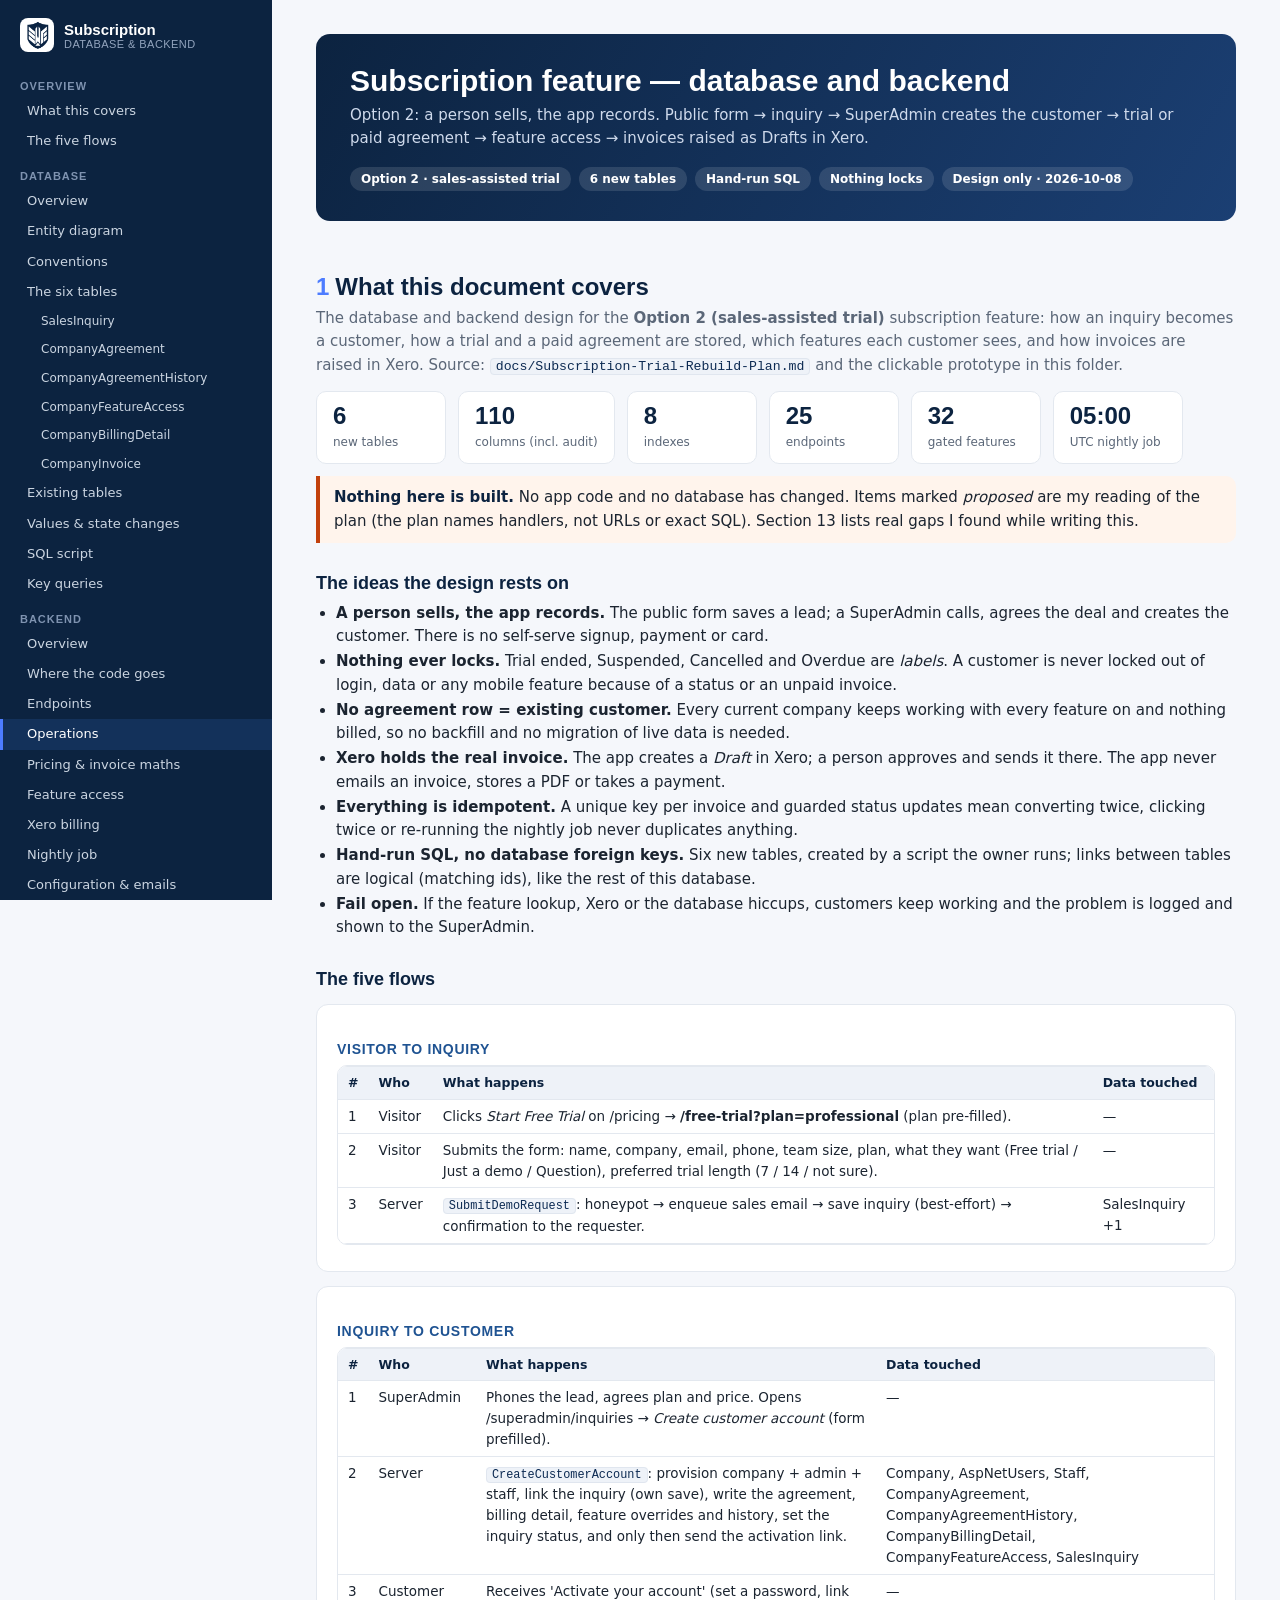
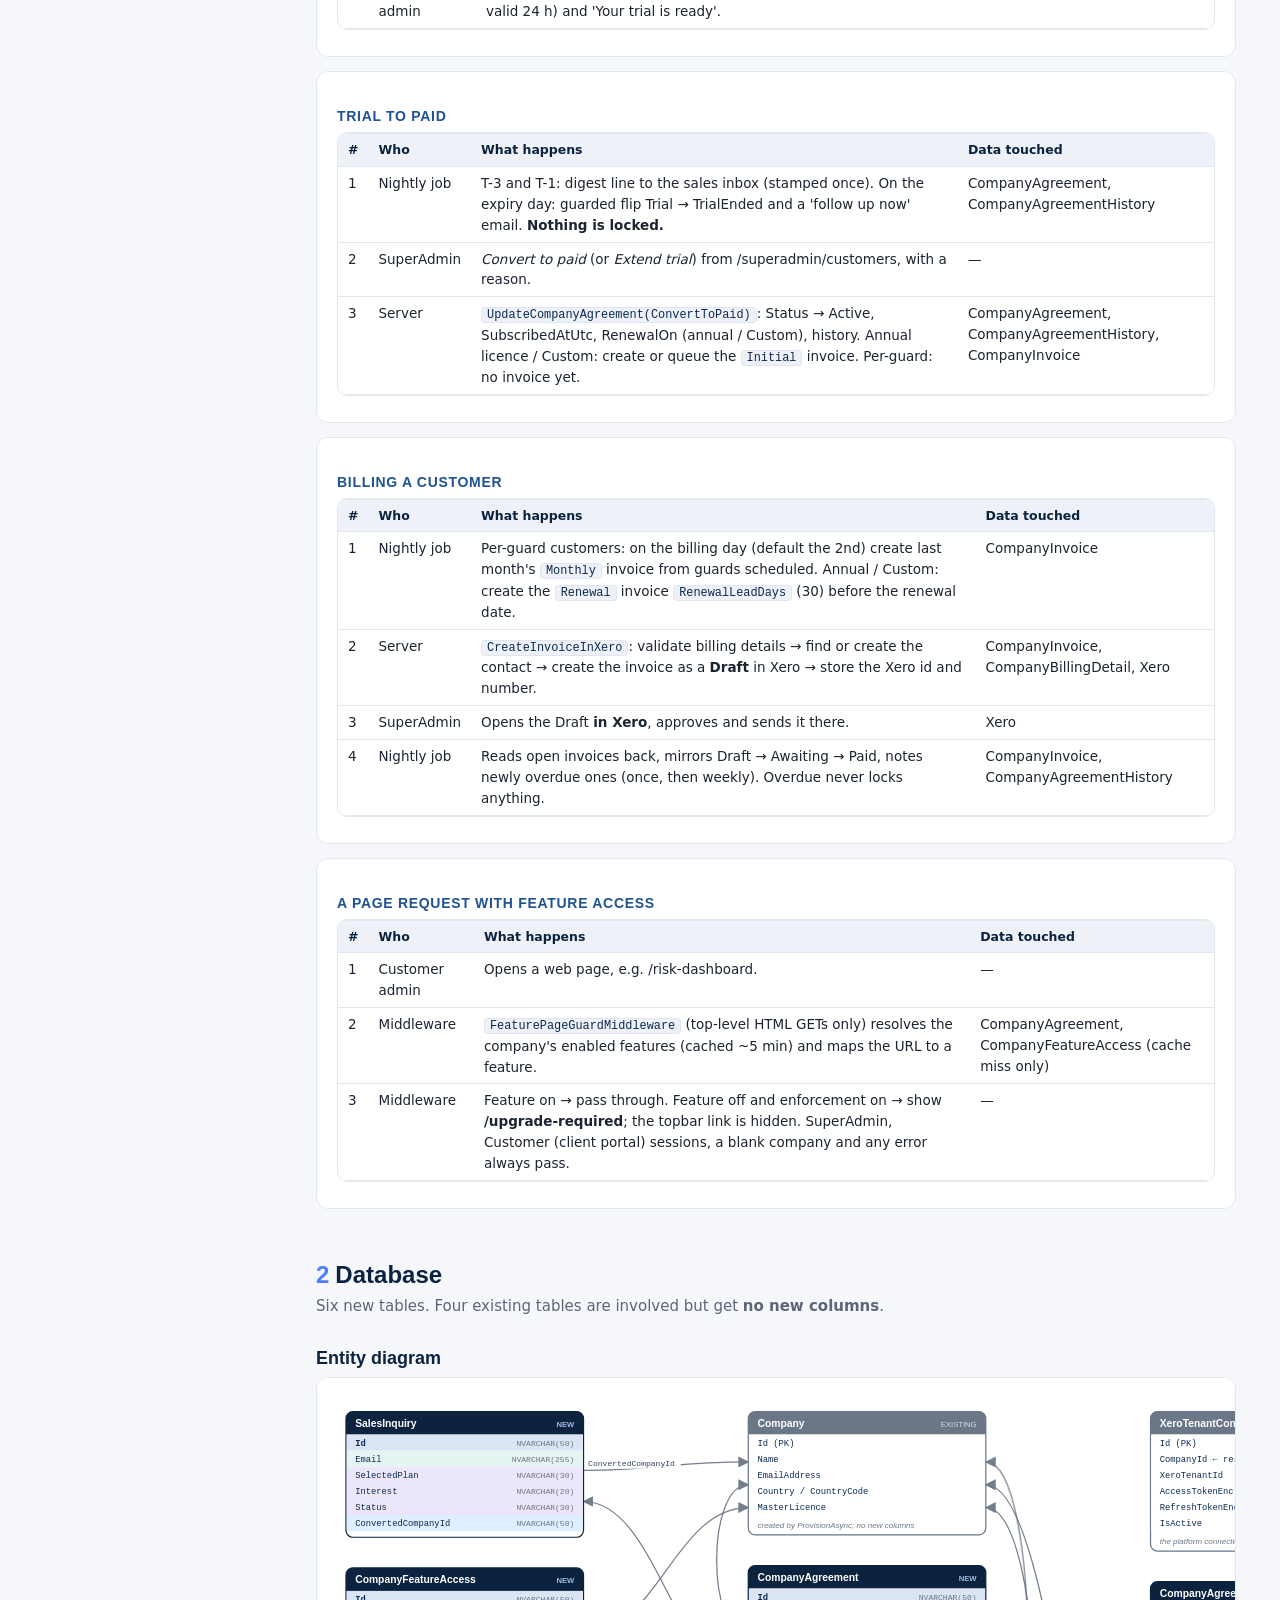
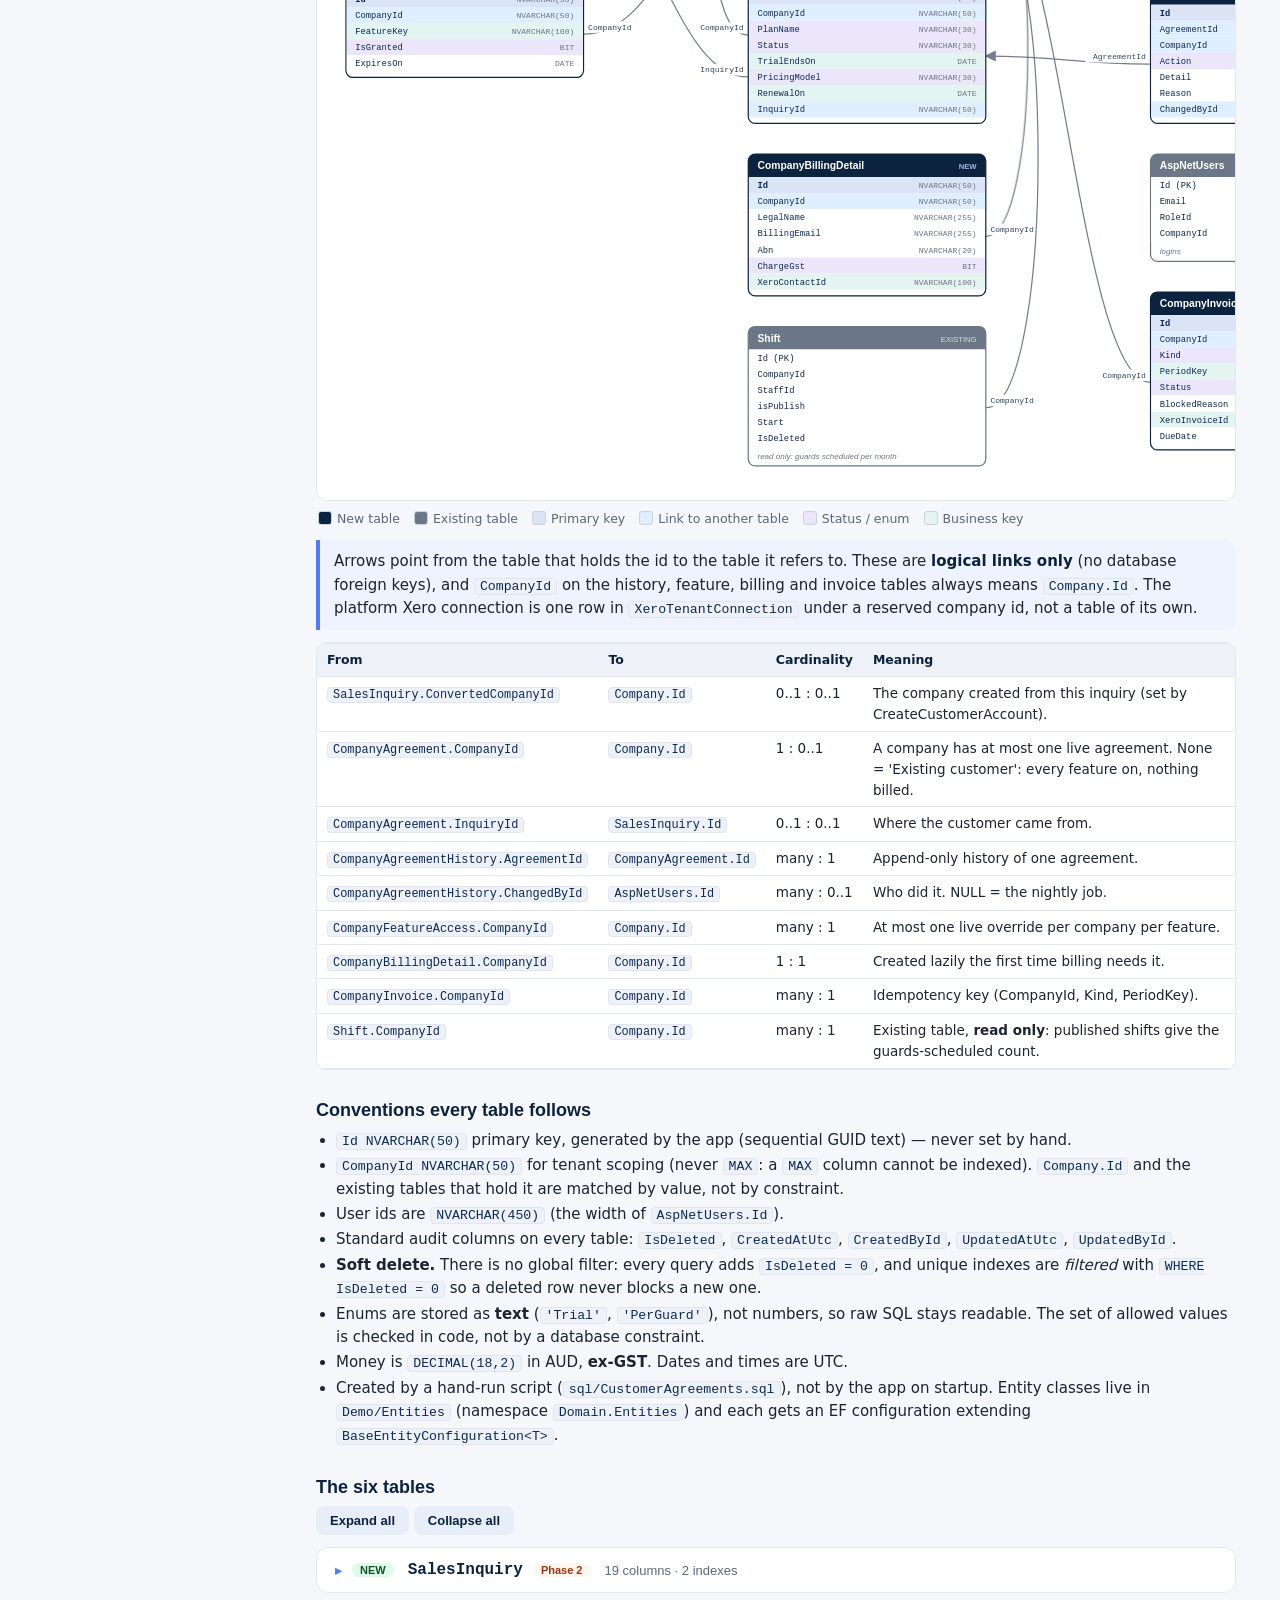
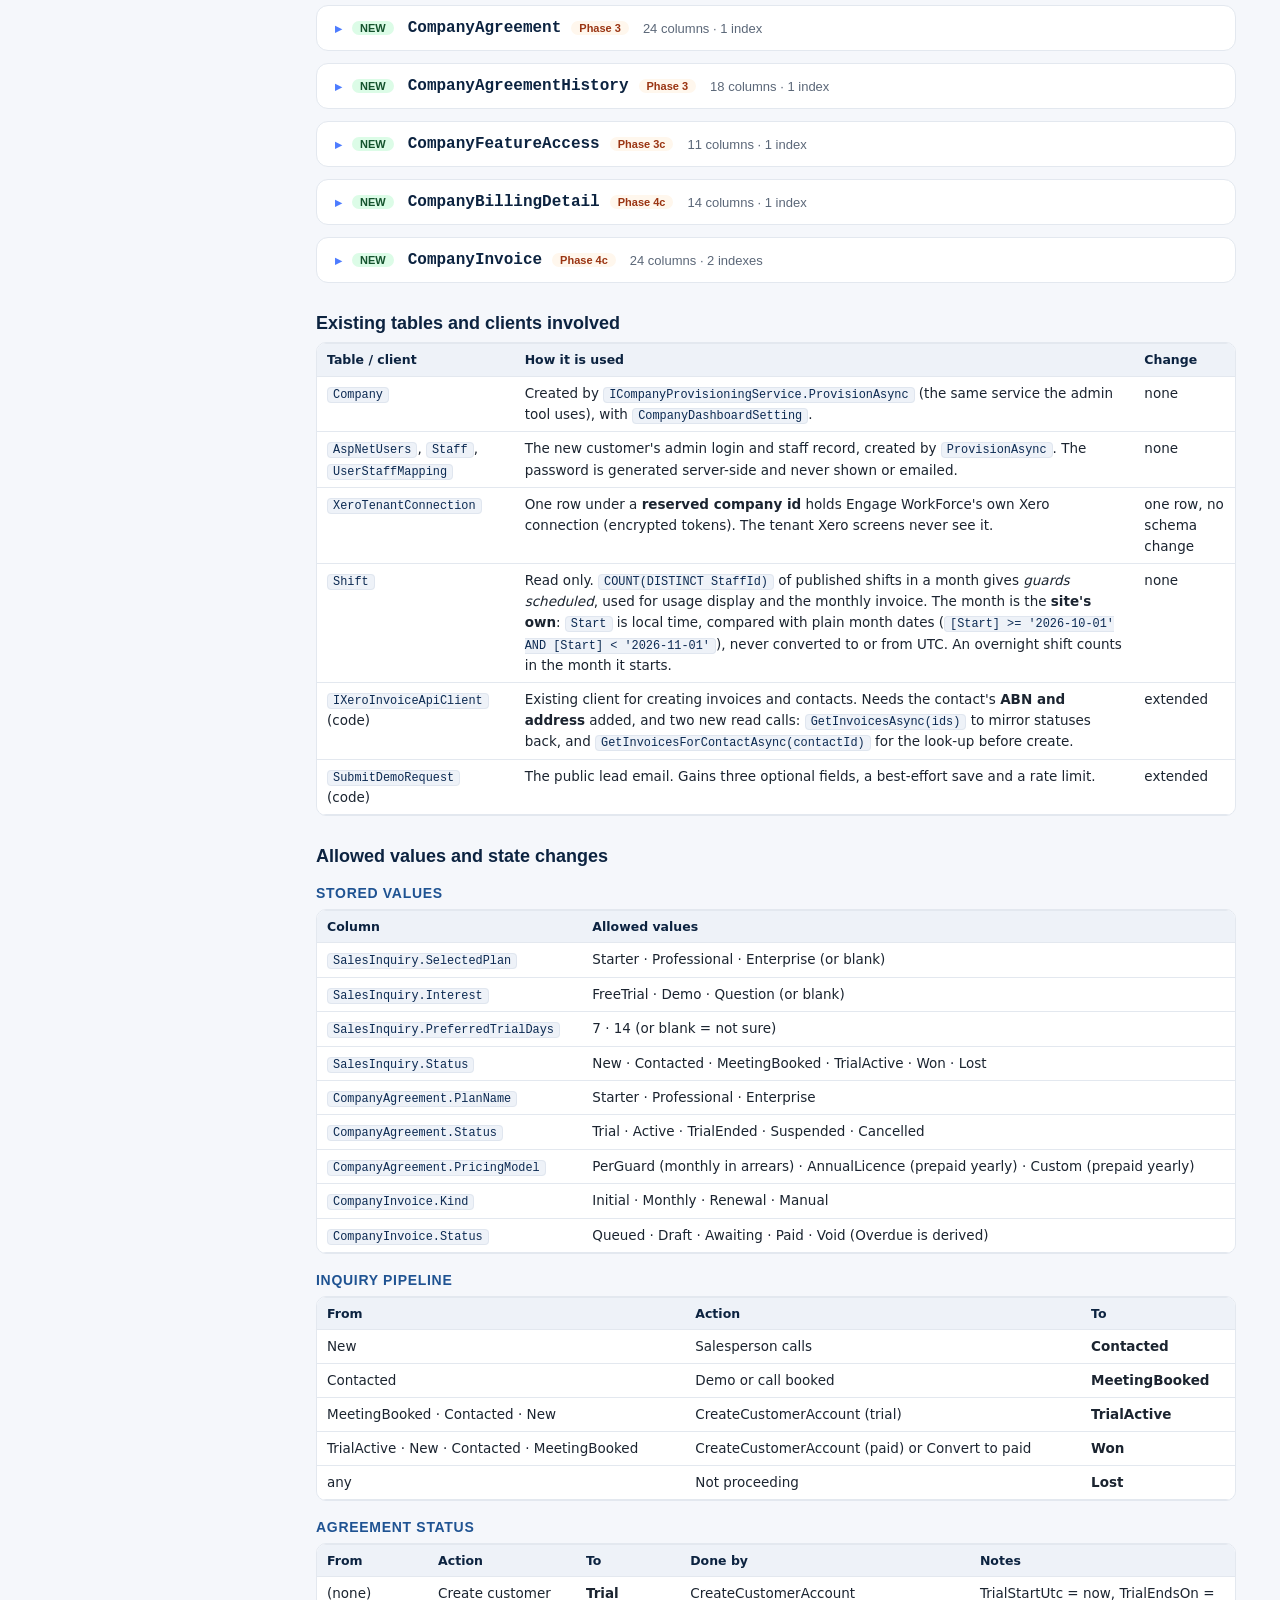
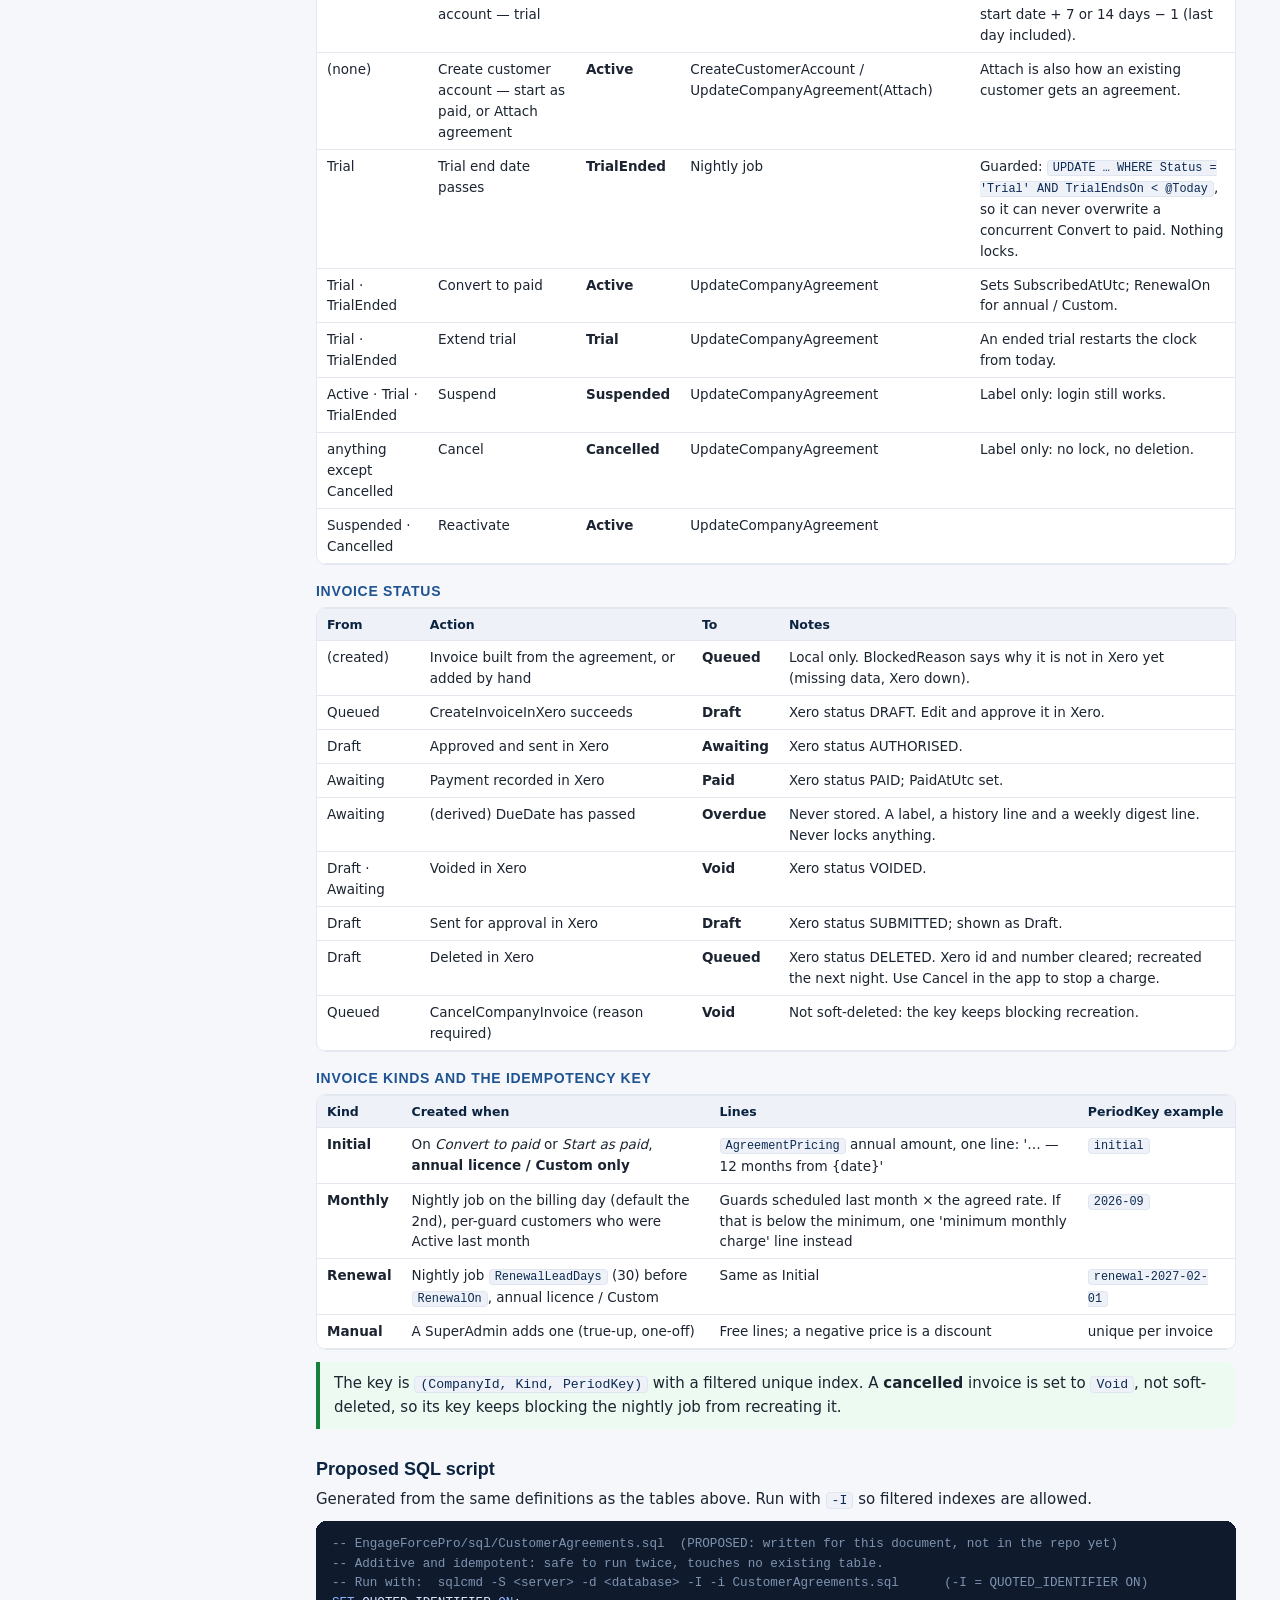
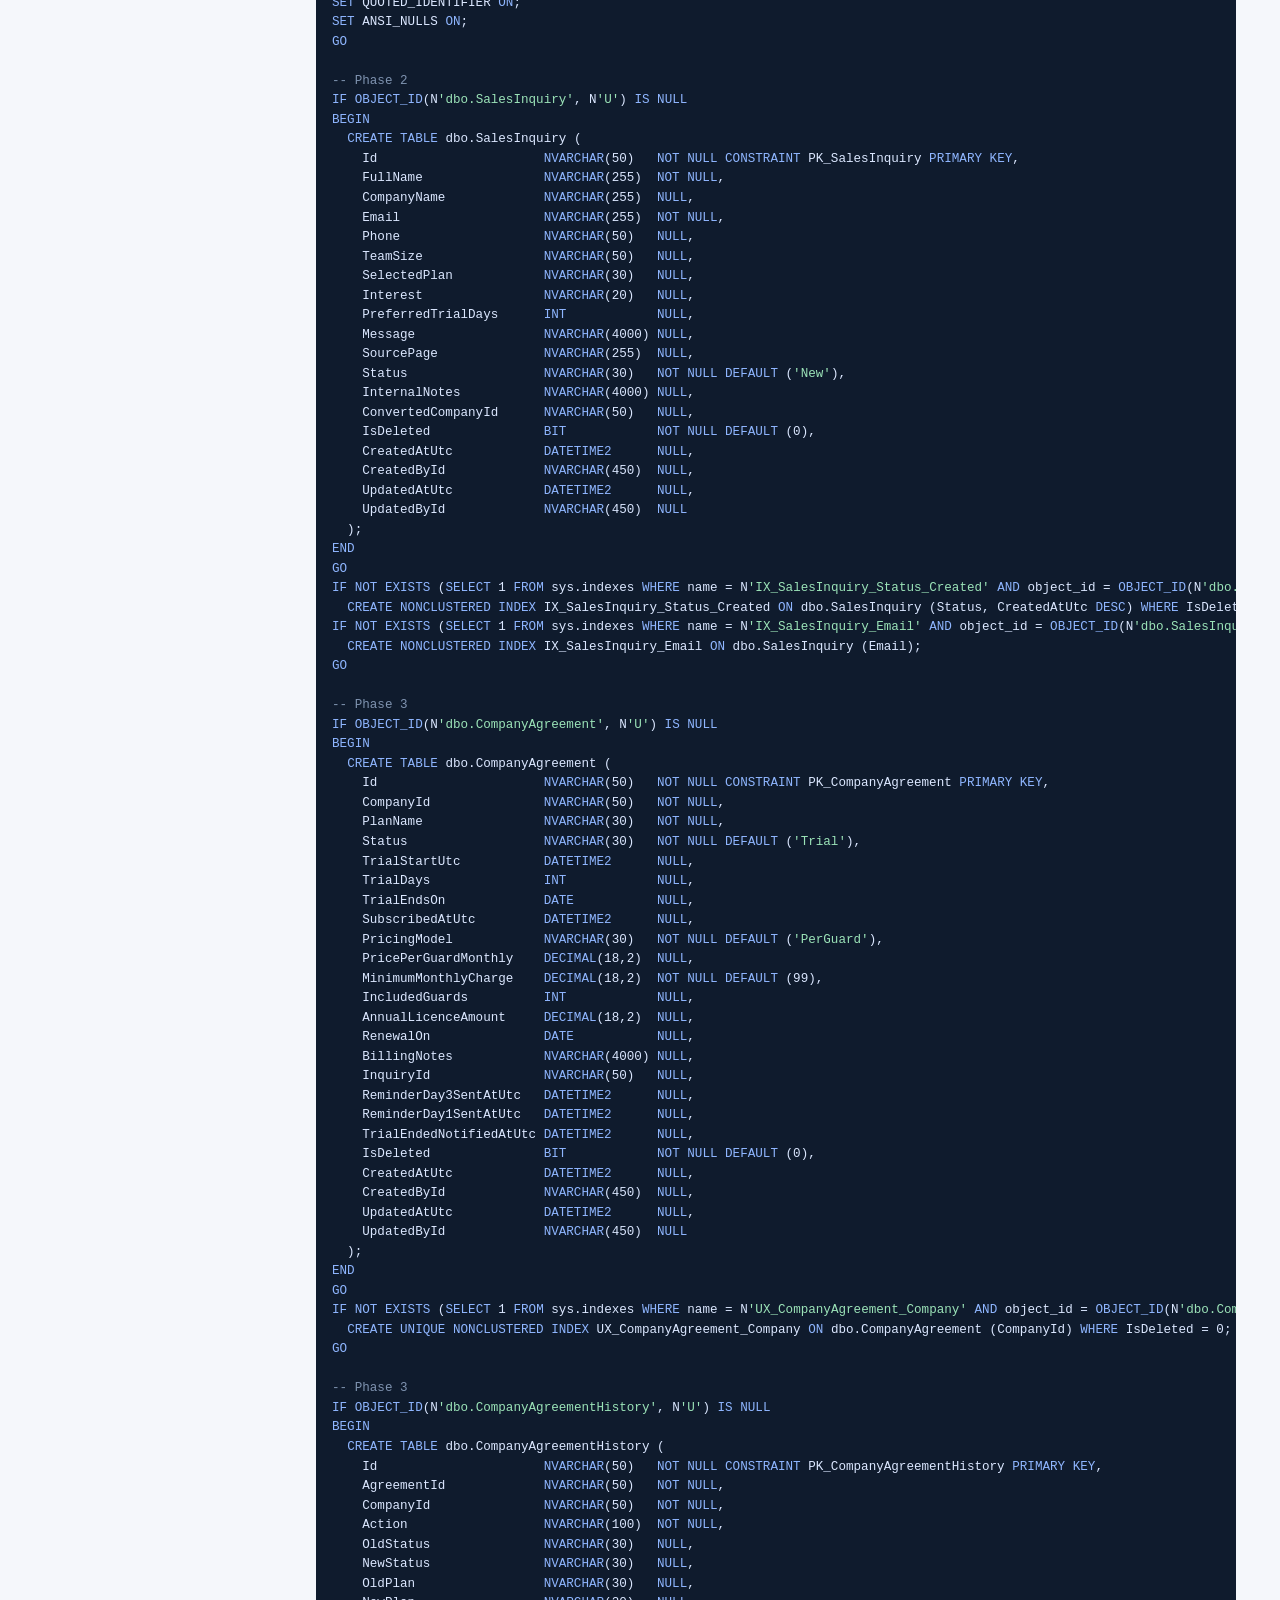
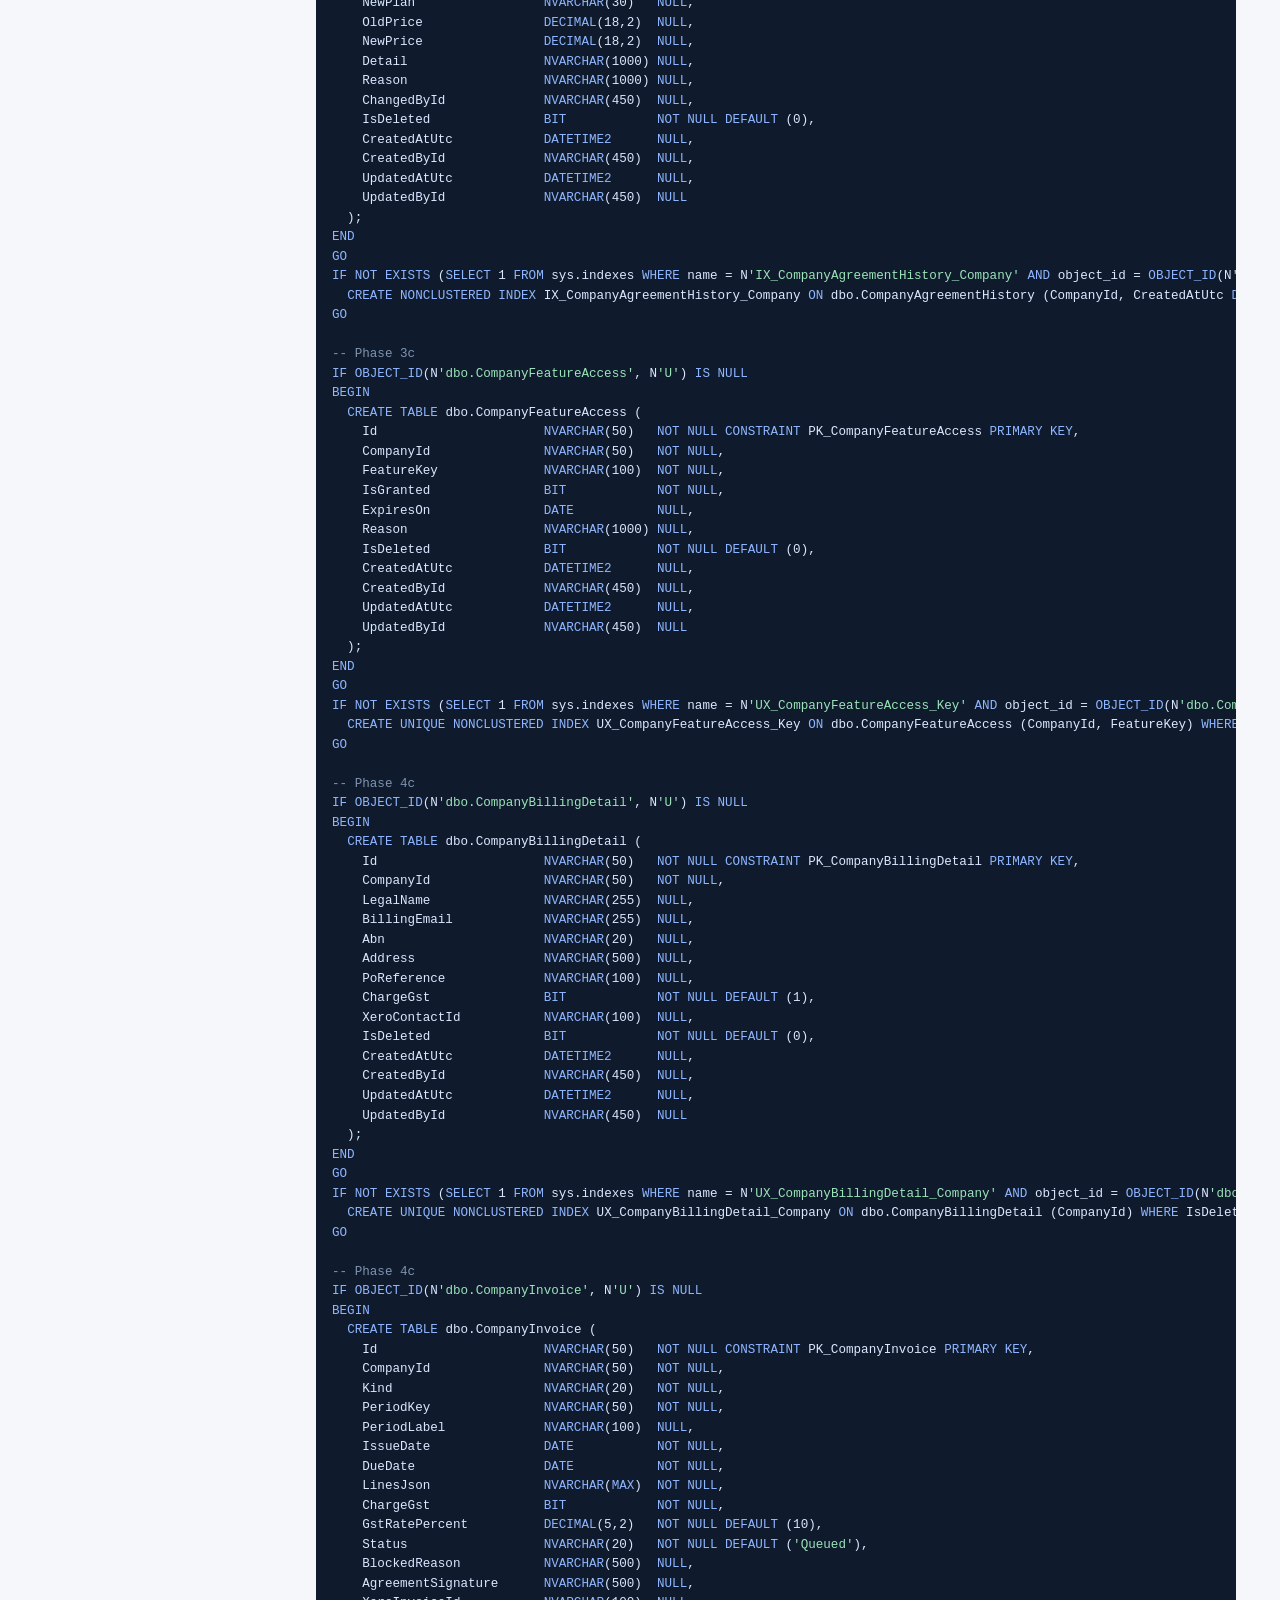
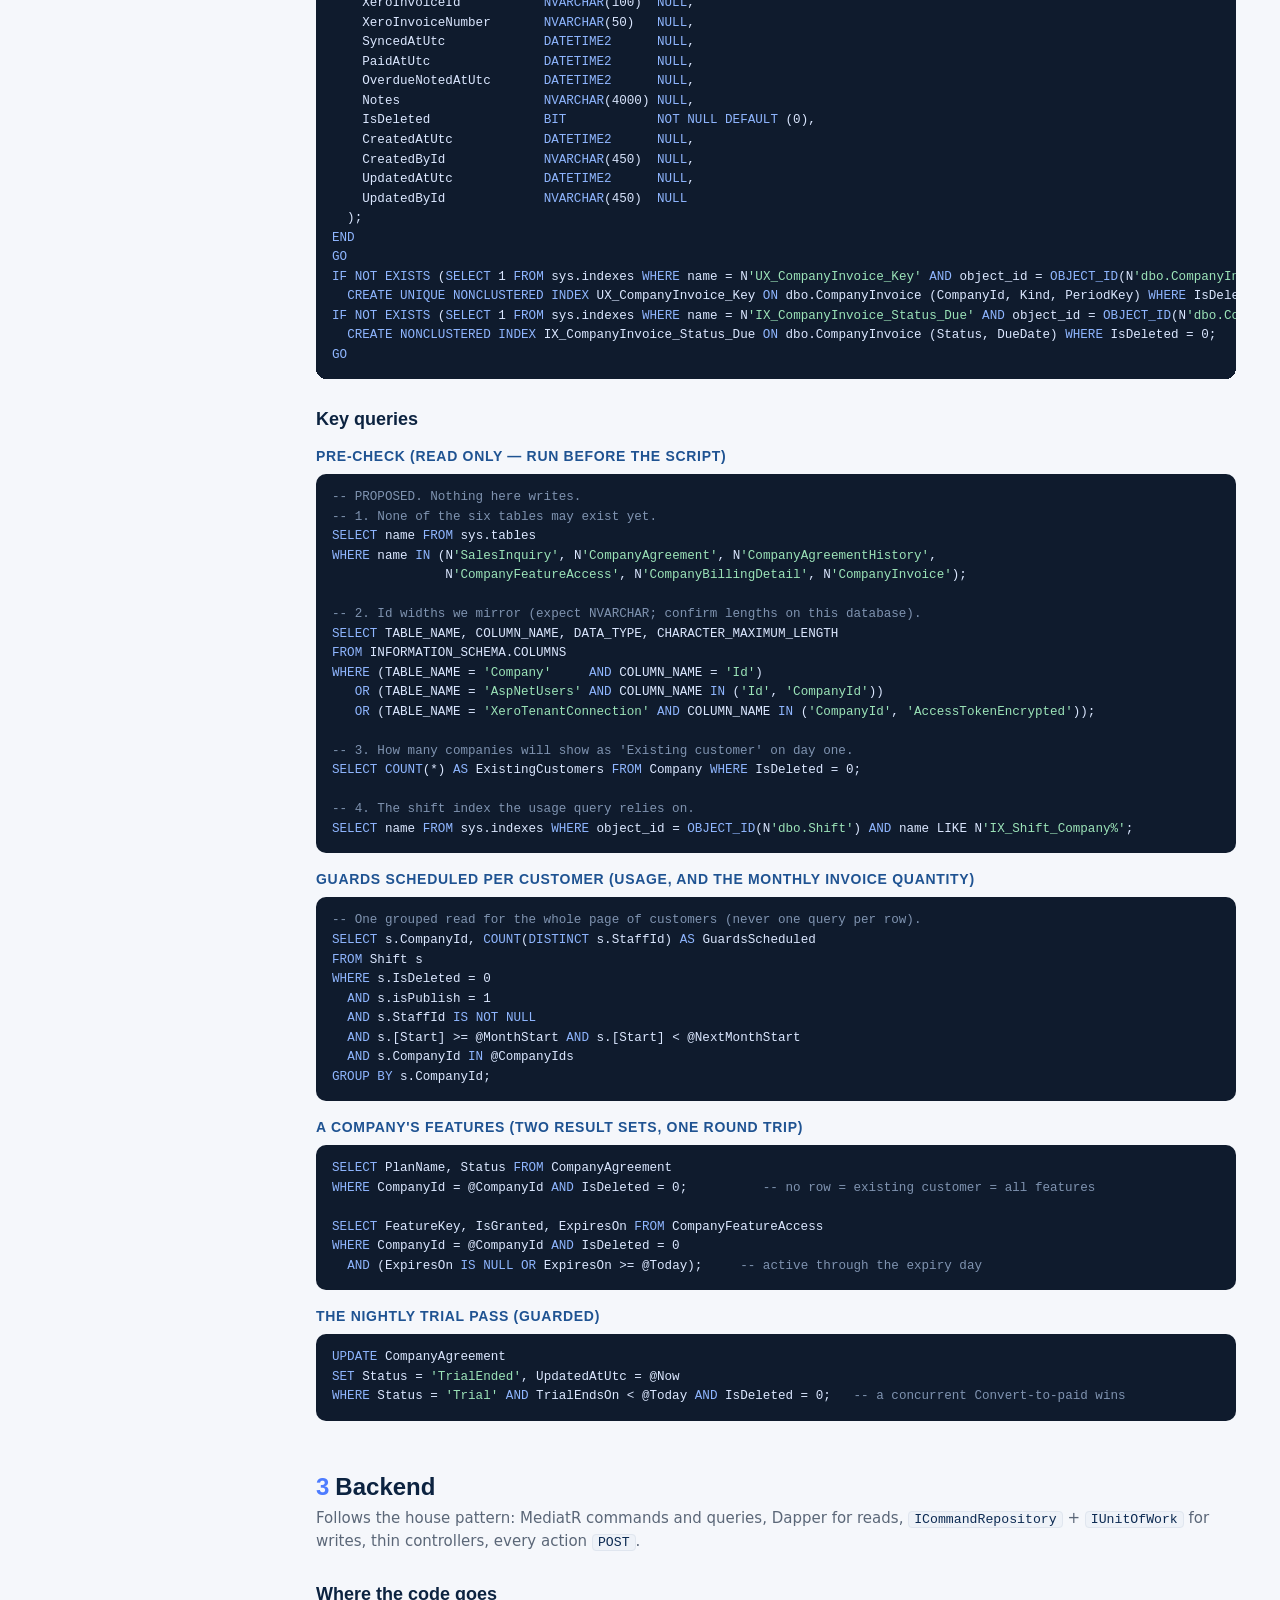
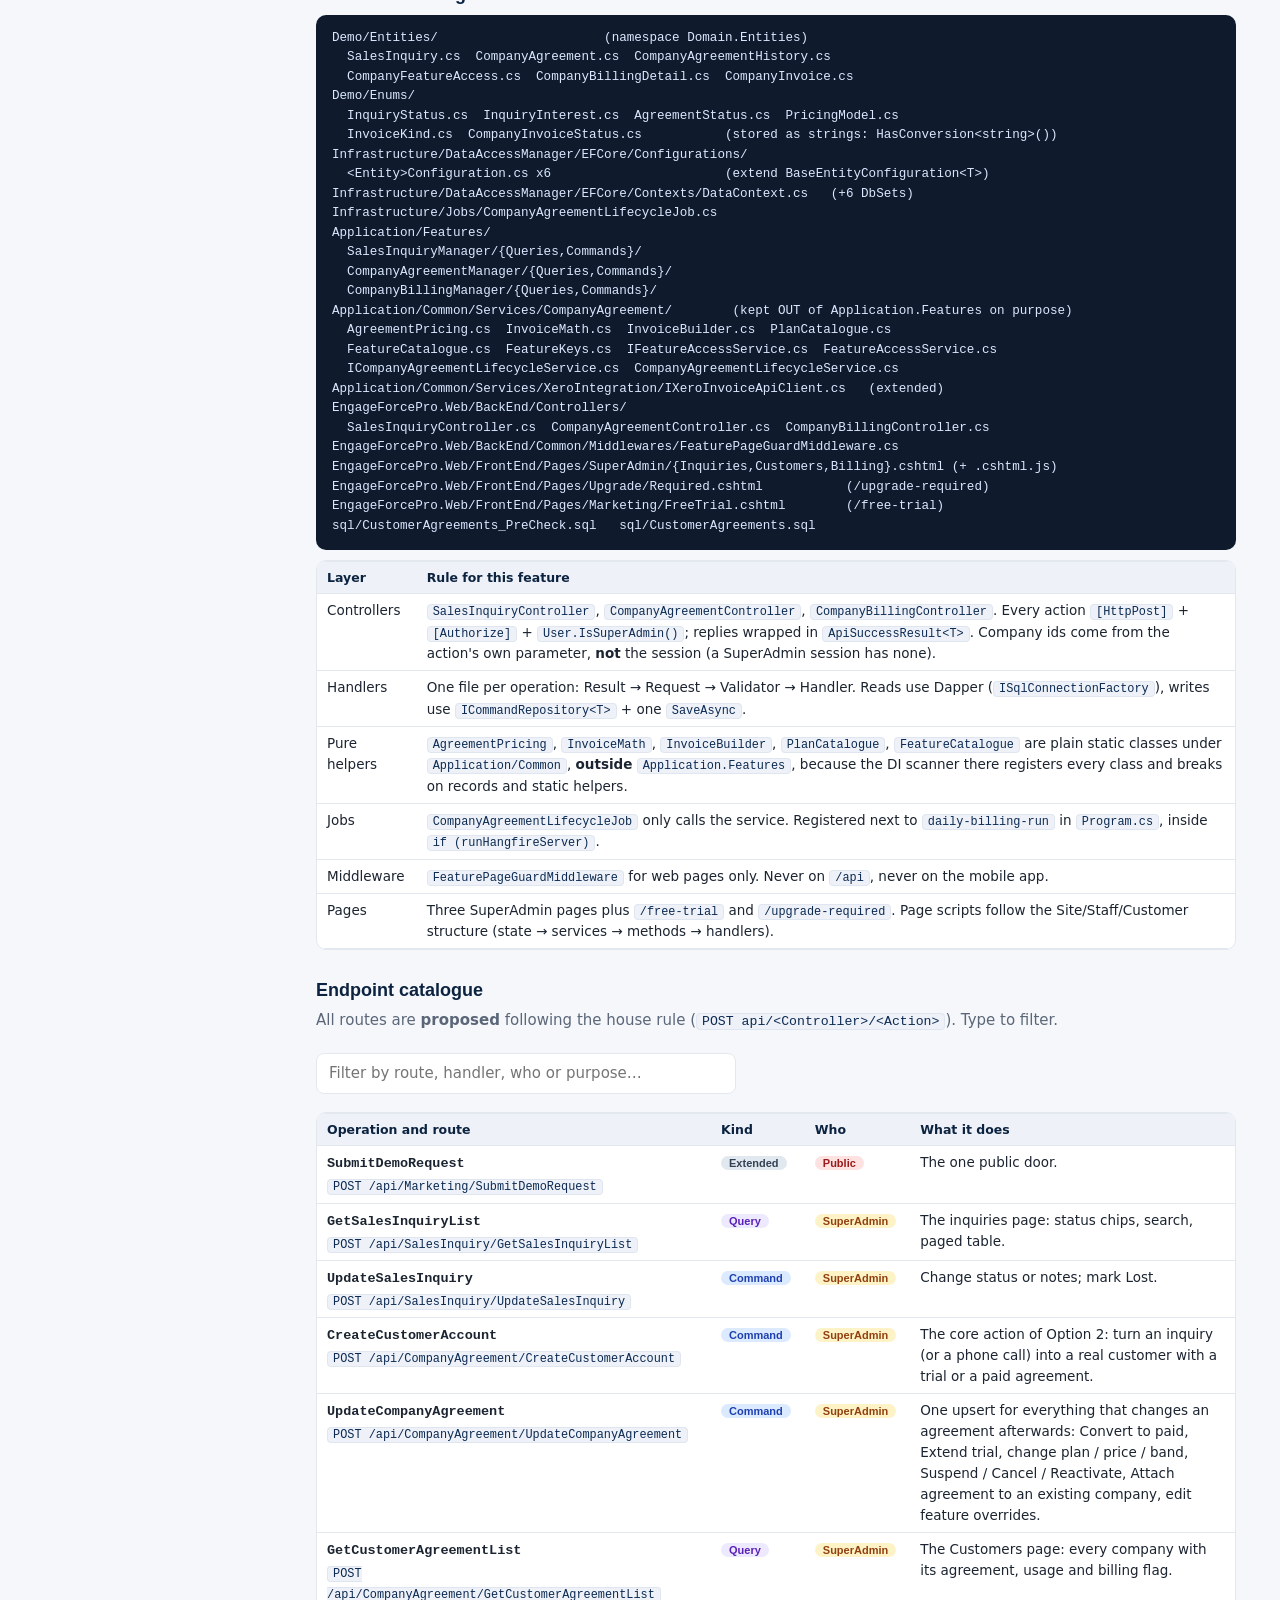
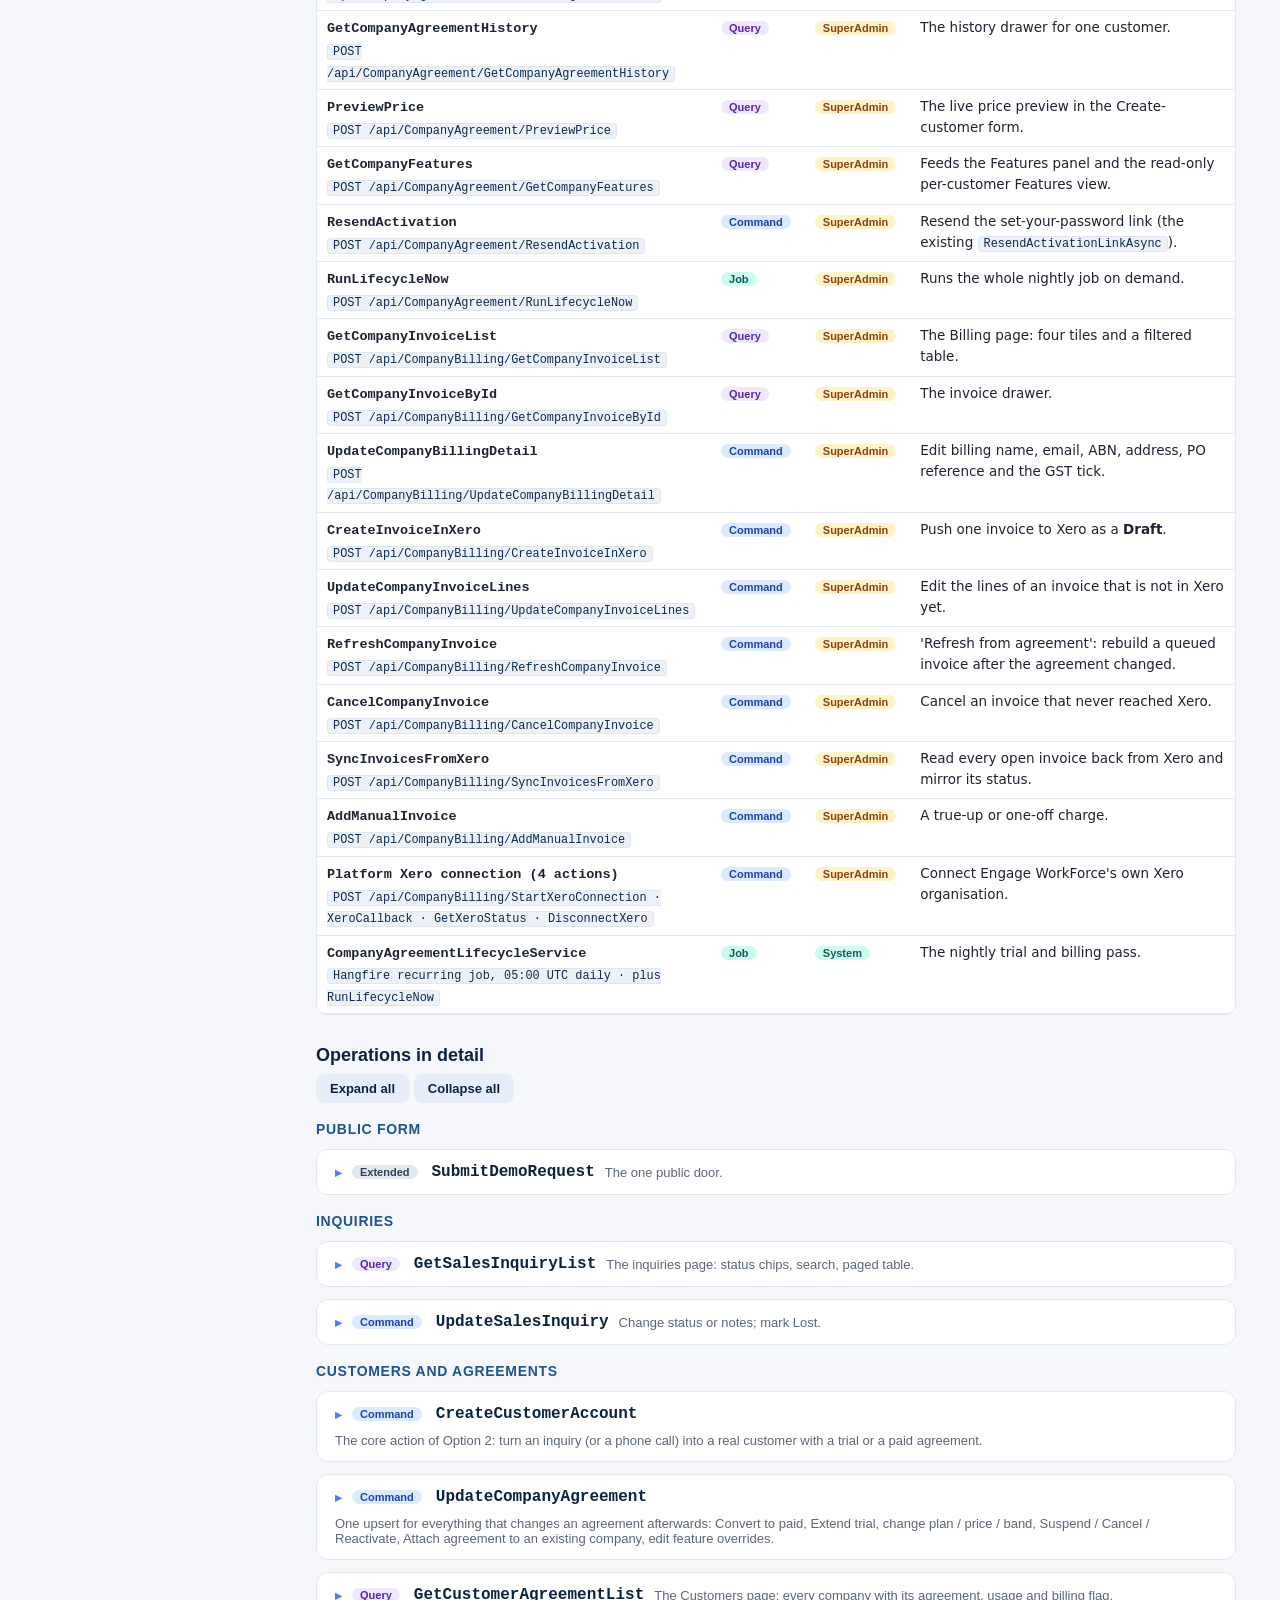
==== commit 9d9c2570: "Keep Custom as a pricing model only, not a plan name The plan dropdown now offers Starter, Professio" ====
--- a/database-and-backend.html
+++ b/database-and-backend.html
@@ -86,7 +86,7 @@
 </style></head><body><div class="layout"><nav class="side"><div class="brand"><img src="ewf-shield.jpg" width="34" height="34" alt="" style="border-radius:8px"><span>Subscription<b>Database &amp; backend</b></span></div>
 <div class="grp">Overview</div><a href="#overview">What this covers</a><a href="#flows">The five flows</a>
 <div class="grp">Database</div><a href="#db">Overview</a><a href="#erd">Entity diagram</a><a href="#conventions">Conventions</a><a href="#tables">The six tables</a><a href="#t-salesinquiry" style="padding-left:38px;font-size:12px">SalesInquiry</a><a href="#t-companyagreement" style="padding-left:38px;font-size:12px">CompanyAgreement</a><a href="#t-companyagreementhistory" style="padding-left:38px;font-size:12px">CompanyAgreementHistory</a><a href="#t-companyfeatureaccess" style="padding-left:38px;font-size:12px">CompanyFeatureAccess</a><a href="#t-companybillingdetail" style="padding-left:38px;font-size:12px">CompanyBillingDetail</a><a href="#t-companyinvoice" style="padding-left:38px;font-size:12px">CompanyInvoice</a><a href="#existing">Existing tables</a><a href="#states">Values &amp; state changes</a><a href="#ddl">SQL script</a><a href="#queries">Key queries</a>
-<div class="grp">Backend</div><a href="#backend">Overview</a><a href="#arch">Where the code goes</a><a href="#endpoints">Endpoints</a><a href="#ops">Operations</a><a href="#maths">Pricing &amp; invoice maths</a><a href="#features">Feature access</a><a href="#xero">Xero billing</a><a href="#job">Nightly job</a><a href="#config">Configuration &amp; emails</a><a href="#security">Security</a><a href="#tests">Tests</a><a href="#build">Build order</a><a href="#decisions">Decisions</a><a href="#gaps">Gaps found</a></nav><main><header class="hero"><h1>Subscription feature — database and backend</h1><p>Option 2: a person sells, the app records. Public form → inquiry → SuperAdmin creates the customer → trial or paid agreement → feature access → invoices raised as Drafts in Xero.</p><div class="chips"><span class="chip">Option 2 · sales-assisted trial</span><span class="chip">6 new tables</span><span class="chip">Hand-run SQL</span><span class="chip">Nothing locks</span><span class="chip">Design only · 2026-10-08</span></div></header><h2 id="overview"><span class="n">1</span>What this document covers</h2><p class="lead">The database and backend design for the <b>Option 2 (sales-assisted trial)</b> subscription feature: how an inquiry becomes a customer, how a trial and a paid agreement are stored, which features each customer sees, and how invoices are raised in Xero. Source: <code>docs/Subscription-Trial-Rebuild-Plan.md</code> and the clickable prototype in this folder.</p><div class="kpi"><div><b>6</b><span>new tables</span></div><div><b>110</b><span>columns (incl. audit)</span></div><div><b>8</b><span>indexes</span></div><div><b>25</b><span>endpoints</span></div><div><b>32</b><span>gated features</span></div><div><b>05:00</b><span>UTC nightly job</span></div></div><div class="note warn"><b>Nothing here is built.</b> No app code and no database has changed. Items marked <i>proposed</i> are my reading of the plan (the plan names handlers, not URLs or exact SQL). Section 13 lists real gaps I found while writing this.</div><h3>The ideas the design rests on</h3><ul class="tight"><li><b>A person sells, the app records.</b> The public form saves a lead; a SuperAdmin calls, agrees the deal and creates the customer. There is no self-serve signup, payment or card.</li><li><b>Nothing ever locks.</b> Trial ended, Suspended, Cancelled and Overdue are <i>labels</i>. A customer is never locked out of login, data or any mobile feature because of a status or an unpaid invoice.</li><li><b>No agreement row = existing customer.</b> Every current company keeps working with every feature on and nothing billed, so no backfill and no migration of live data is needed.</li><li><b>Xero holds the real invoice.</b> The app creates a <i>Draft</i> in Xero; a person approves and sends it there. The app never emails an invoice, stores a PDF or takes a payment.</li><li><b>Everything is idempotent.</b> A unique key per invoice and guarded status updates mean converting twice, clicking twice or re-running the nightly job never duplicates anything.</li><li><b>Hand-run SQL, no database foreign keys.</b> Six new tables, created by a script the owner runs; links between tables are logical (matching ids), like the rest of this database.</li><li><b>Fail open.</b> If the feature lookup, Xero or the database hiccups, customers keep working and the problem is logged and shown to the SuperAdmin.</li></ul><h3 id="flows">The five flows</h3><div class="card"><h4>Visitor to inquiry</h4><div class="tw"><table><thead><tr><th>#</th><th>Who</th><th>What happens</th><th>Data touched</th></tr></thead><tbody><tr><td>1</td><td>Visitor</td><td>Clicks <i>Start Free Trial</i> on /pricing → <b>/free-trial?plan=professional</b> (plan pre-filled).</td><td>—</td></tr><tr><td>2</td><td>Visitor</td><td>Submits the form: name, company, email, phone, team size, plan, what they want (Free trial / Just a demo / Question), preferred trial length (7 / 14 / not sure).</td><td>—</td></tr><tr><td>3</td><td>Server</td><td><code>SubmitDemoRequest</code>: honeypot → enqueue sales email → save inquiry (best-effort) → confirmation to the requester.</td><td>SalesInquiry +1</td></tr></tbody></table></div></div><div class="card"><h4>Inquiry to customer</h4><div class="tw"><table><thead><tr><th>#</th><th>Who</th><th>What happens</th><th>Data touched</th></tr></thead><tbody><tr><td>1</td><td>SuperAdmin</td><td>Phones the lead, agrees plan and price. Opens /superadmin/inquiries → <i>Create customer account</i> (form prefilled).</td><td>—</td></tr><tr><td>2</td><td>Server</td><td><code>CreateCustomerAccount</code>: provision company + admin + staff, link the inquiry (own save), write the agreement, billing detail, feature overrides and history, set the inquiry status, and only then send the activation link.</td><td>Company, AspNetUsers, Staff, CompanyAgreement, CompanyAgreementHistory, CompanyBillingDetail, CompanyFeatureAccess, SalesInquiry</td></tr><tr><td>3</td><td>Customer admin</td><td>Receives 'Activate your account' (set a password, link valid 24 h) and 'Your trial is ready'.</td><td>—</td></tr></tbody></table></div></div><div class="card"><h4>Trial to paid</h4><div class="tw"><table><thead><tr><th>#</th><th>Who</th><th>What happens</th><th>Data touched</th></tr></thead><tbody><tr><td>1</td><td>Nightly job</td><td>T-3 and T-1: digest line to the sales inbox (stamped once). On the expiry day: guarded flip Trial → TrialEnded and a 'follow up now' email. <b>Nothing is locked.</b></td><td>CompanyAgreement, CompanyAgreementHistory</td></tr><tr><td>2</td><td>SuperAdmin</td><td><i>Convert to paid</i> (or <i>Extend trial</i>) from /superadmin/customers, with a reason.</td><td>—</td></tr><tr><td>3</td><td>Server</td><td><code>UpdateCompanyAgreement(ConvertToPaid)</code>: Status → Active, SubscribedAtUtc, RenewalOn (annual / Custom), history. Annual licence / Custom: create or queue the <code>Initial</code> invoice. Per-guard: no invoice yet.</td><td>CompanyAgreement, CompanyAgreementHistory, CompanyInvoice</td></tr></tbody></table></div></div><div class="card"><h4>Billing a customer</h4><div class="tw"><table><thead><tr><th>#</th><th>Who</th><th>What happens</th><th>Data touched</th></tr></thead><tbody><tr><td>1</td><td>Nightly job</td><td>Per-guard customers: on the billing day (default the 2nd) create last month's <code>Monthly</code> invoice from guards scheduled. Annual / Custom: create the <code>Renewal</code> invoice <code>RenewalLeadDays</code> (30) before the renewal date.</td><td>CompanyInvoice</td></tr><tr><td>2</td><td>Server</td><td><code>CreateInvoiceInXero</code>: validate billing details → find or create the contact → create the invoice as a <b>Draft</b> in Xero → store the Xero id and number.</td><td>CompanyInvoice, CompanyBillingDetail, Xero</td></tr><tr><td>3</td><td>SuperAdmin</td><td>Opens the Draft <b>in Xero</b>, approves and sends it there.</td><td>Xero</td></tr><tr><td>4</td><td>Nightly job</td><td>Reads open invoices back, mirrors Draft → Awaiting → Paid, notes newly overdue ones (once, then weekly). Overdue never locks anything.</td><td>CompanyInvoice, CompanyAgreementHistory</td></tr></tbody></table></div></div><div class="card"><h4>A page request with feature access</h4><div class="tw"><table><thead><tr><th>#</th><th>Who</th><th>What happens</th><th>Data touched</th></tr></thead><tbody><tr><td>1</td><td>Customer admin</td><td>Opens a web page, e.g. /risk-dashboard.</td><td>—</td></tr><tr><td>2</td><td>Middleware</td><td><code>FeaturePageGuardMiddleware</code> (top-level HTML GETs only) resolves the company's enabled features (cached ~5 min) and maps the URL to a feature.</td><td>CompanyAgreement, CompanyFeatureAccess (cache miss only)</td></tr><tr><td>3</td><td>Middleware</td><td>Feature on → pass through. Feature off and enforcement on → show <b>/upgrade-required</b>; the topbar link is hidden. SuperAdmin, Customer (client portal) sessions, a blank company and any error always pass.</td><td>—</td></tr></tbody></table></div></div><h2 id="db"><span class="n">2</span>Database</h2><p class="lead">Six new tables. Four existing tables are involved but get <b>no new columns</b>.</p><h3 id="erd">Entity diagram</h3><div class="erd"><svg viewBox="0 0 1540 926" xmlns="http://www.w3.org/2000/svg" font-family="Poppins,Segoe UI,sans-serif"><defs><marker id="ar" viewBox="0 0 10 10" refX="9" refY="5" markerWidth="9" markerHeight="9" orient="auto"><path d="M0,0 L10,5 L0,10 z" fill="#5b6778"/></marker></defs><path d="M340,112.66666666666666 C436.75,112.66666666666666 458.25,101.75 555,101.75" fill="none" stroke="#5b6778" stroke-width="1.6" marker-end="url(#ar)" opacity=".85"/><rect x="343" y="95.66666666666666" width="123.8" height="15" rx="4" fill="#fff" opacity=".92"/><text x="346" y="106.66666666666666" font-size="10.5" fill="#33465f" text-anchor="start" font-family="Consolas,monospace">ConvertedCompanyId</text><path d="M555,327.6666666666667 C500,327.6666666666667 500,131.5 555,131.5" fill="none" stroke="#5b6778" stroke-width="1.6" marker-end="url(#ar)" opacity=".85"/><rect x="481.1" y="310.6666666666667" width="68.9" height="15" rx="4" fill="#fff" opacity=".92"/><text x="549" y="321.6666666666667" font-size="10.5" fill="#33465f" text-anchor="end" font-family="Consolas,monospace">CompanyId</text><path d="M555,382.3333333333333 C458.25,382.3333333333333 436.75,153.33333333333331 340,153.33333333333331" fill="none" stroke="#5b6778" stroke-width="1.6" marker-end="url(#ar)" opacity=".85"/><rect x="481.1" y="365.3333333333333" width="68.9" height="15" rx="4" fill="#fff" opacity=".92"/><text x="549" y="376.3333333333333" font-size="10.5" fill="#33465f" text-anchor="end" font-family="Consolas,monospace">InquiryId</text><path d="M1080,365.5 C983.25,365.5 961.75,355.0 865,355.0" fill="none" stroke="#5b6778" stroke-width="1.6" marker-end="url(#ar)" opacity=".85"/><rect x="993.9" y="348.5" width="81.1" height="15" rx="4" fill="#fff" opacity=".92"/><text x="1074" y="359.5" font-size="10.5" fill="#33465f" text-anchor="end" font-family="Consolas,monospace">AgreementId</text><path d="M1390,365.5 C1445,365.5 1445,568.0 1390,568.0" fill="none" stroke="#5b6778" stroke-width="1.6" marker-end="url(#ar)" opacity=".85"/><rect x="1393" y="348.5" width="81.1" height="15" rx="4" fill="#fff" opacity=".92"/><text x="1396" y="359.5" font-size="10.5" fill="#33465f" text-anchor="start" font-family="Consolas,monospace">ChangedById</text><path d="M340,326.5 C436.75,326.5 458.25,161.25 555,161.25" fill="none" stroke="#5b6778" stroke-width="1.6" marker-end="url(#ar)" opacity=".85"/><rect x="343" y="309.5" width="68.9" height="15" rx="4" fill="#fff" opacity=".92"/><text x="346" y="320.5" font-size="10.5" fill="#33465f" text-anchor="start" font-family="Consolas,monospace">CompanyId</text><path d="M865,590.5 C938,590.5 938,101.75 865,101.75" fill="none" stroke="#5b6778" stroke-width="1.6" marker-end="url(#ar)" opacity=".85"/><rect x="868" y="573.5" width="68.9" height="15" rx="4" fill="#fff" opacity=".92"/><text x="871" y="584.5" font-size="10.5" fill="#33465f" text-anchor="start" font-family="Consolas,monospace">CompanyId</text><path d="M1080,781.0 C983.25,781.0 961.75,131.5 865,131.5" fill="none" stroke="#5b6778" stroke-width="1.6" marker-end="url(#ar)" opacity=".85"/><rect x="1006.1" y="764.0" width="68.9" height="15" rx="4" fill="#fff" opacity=".92"/><text x="1074" y="775.0" font-size="10.5" fill="#33465f" text-anchor="end" font-family="Consolas,monospace">CompanyId</text><path d="M865,814.0 C956,814.0 956,161.25 865,161.25" fill="none" stroke="#5b6778" stroke-width="1.6" marker-end="url(#ar)" opacity=".85"/><rect x="868" y="797.0" width="68.9" height="15" rx="4" fill="#fff" opacity=".92"/><text x="871" y="808.0" font-size="10.5" fill="#33465f" text-anchor="start" font-family="Consolas,monospace">CompanyId</text><g><rect x="30" y="36" width="310" height="164" rx="9" fill="#fff" stroke="#0C2340" stroke-width="1.6"/><path d="M30,66 V45 a9,9 0 0 1 9,-9 H331 a9,9 0 0 1 9,9 V66 Z" fill="#0C2340"/><text x="42" y="56" font-size="13.5" font-weight="700" fill="#fff">SalesInquiry</text><text x="328" y="56" font-size="10" fill="#9db8e2" text-anchor="end" font-weight="600">NEW</text><rect x="31" y="66" width="308" height="21" fill="#dbe4f5"/><text x="42" y="80.5" font-size="11.5" fill="#0c2a52" font-family="Consolas,monospace" font-weight="600">Id</text><text x="328" y="80.5" font-size="10.5" fill="#6b7686" text-anchor="end" font-family="Consolas,monospace">NVARCHAR(50)</text><rect x="31" y="87" width="308" height="21" fill="#e4f4f1"/><text x="42" y="101.5" font-size="11.5" fill="#0c2a52" font-family="Consolas,monospace" font-weight="400">Email</text><text x="328" y="101.5" font-size="10.5" fill="#6b7686" text-anchor="end" font-family="Consolas,monospace">NVARCHAR(255)</text><rect x="31" y="108" width="308" height="21" fill="#ece6fb"/><text x="42" y="122.5" font-size="11.5" fill="#0c2a52" font-family="Consolas,monospace" font-weight="400">SelectedPlan</text><text x="328" y="122.5" font-size="10.5" fill="#6b7686" text-anchor="end" font-family="Consolas,monospace">NVARCHAR(30)</text><rect x="31" y="129" width="308" height="21" fill="#ece6fb"/><text x="42" y="143.5" font-size="11.5" fill="#0c2a52" font-family="Consolas,monospace" font-weight="400">Interest</text><text x="328" y="143.5" font-size="10.5" fill="#6b7686" text-anchor="end" font-family="Consolas,monospace">NVARCHAR(20)</text><rect x="31" y="150" width="308" height="21" fill="#ece6fb"/><text x="42" y="164.5" font-size="11.5" fill="#0c2a52" font-family="Consolas,monospace" font-weight="400">Status</text><text x="328" y="164.5" font-size="10.5" fill="#6b7686" text-anchor="end" font-family="Consolas,monospace">NVARCHAR(30)</text><rect x="31" y="171" width="308" height="21" fill="#e0efff"/><text x="42" y="185.5" font-size="11.5" fill="#0c2a52" font-family="Consolas,monospace" font-weight="400">ConvertedCompanyId</text><text x="328" y="185.5" font-size="10.5" fill="#6b7686" text-anchor="end" font-family="Consolas,monospace">NVARCHAR(50)</text></g><g><rect x="30" y="240" width="310" height="143" rx="9" fill="#fff" stroke="#0C2340" stroke-width="1.6"/><path d="M30,270 V249 a9,9 0 0 1 9,-9 H331 a9,9 0 0 1 9,9 V270 Z" fill="#0C2340"/><text x="42" y="260" font-size="13.5" font-weight="700" fill="#fff">CompanyFeatureAccess</text><text x="328" y="260" font-size="10" fill="#9db8e2" text-anchor="end" font-weight="600">NEW</text><rect x="31" y="270" width="308" height="21" fill="#dbe4f5"/><text x="42" y="284.5" font-size="11.5" fill="#0c2a52" font-family="Consolas,monospace" font-weight="600">Id</text><text x="328" y="284.5" font-size="10.5" fill="#6b7686" text-anchor="end" font-family="Consolas,monospace">NVARCHAR(50)</text><rect x="31" y="291" width="308" height="21" fill="#e0efff"/><text x="42" y="305.5" font-size="11.5" fill="#0c2a52" font-family="Consolas,monospace" font-weight="400">CompanyId</text><text x="328" y="305.5" font-size="10.5" fill="#6b7686" text-anchor="end" font-family="Consolas,monospace">NVARCHAR(50)</text><rect x="31" y="312" width="308" height="21" fill="#e4f4f1"/><text x="42" y="326.5" font-size="11.5" fill="#0c2a52" font-family="Consolas,monospace" font-weight="400">FeatureKey</text><text x="328" y="326.5" font-size="10.5" fill="#6b7686" text-anchor="end" font-family="Consolas,monospace">NVARCHAR(100)</text><rect x="31" y="333" width="308" height="21" fill="#ece6fb"/><text x="42" y="347.5" font-size="11.5" fill="#0c2a52" font-family="Consolas,monospace" font-weight="400">IsGranted</text><text x="328" y="347.5" font-size="10.5" fill="#6b7686" text-anchor="end" font-family="Consolas,monospace">BIT</text><rect x="31" y="354" width="308" height="21" fill="#ffffff"/><text x="42" y="368.5" font-size="11.5" fill="#0c2a52" font-family="Consolas,monospace" font-weight="400">ExpiresOn</text><text x="328" y="368.5" font-size="10.5" fill="#6b7686" text-anchor="end" font-family="Consolas,monospace">DATE</text></g><g><rect x="555" y="36" width="310" height="161" rx="9" fill="#fff" stroke="#6b7686" stroke-width="1.6"/><path d="M555,66 V45 a9,9 0 0 1 9,-9 H856 a9,9 0 0 1 9,9 V66 Z" fill="#6b7686"/><text x="567" y="56" font-size="13.5" font-weight="700" fill="#fff">Company</text><text x="853" y="56" font-size="10" fill="#d5dbe5" text-anchor="end">EXISTING</text><rect x="556" y="66" width="308" height="21" fill="#ffffff"/><text x="567" y="80.5" font-size="11.5" fill="#0c2a52" font-family="Consolas,monospace" font-weight="400">Id (PK)</text><text x="853" y="80.5" font-size="10.5" fill="#6b7686" text-anchor="end" font-family="Consolas,monospace"></text><rect x="556" y="87" width="308" height="21" fill="#ffffff"/><text x="567" y="101.5" font-size="11.5" fill="#0c2a52" font-family="Consolas,monospace" font-weight="400">Name</text><text x="853" y="101.5" font-size="10.5" fill="#6b7686" text-anchor="end" font-family="Consolas,monospace"></text><rect x="556" y="108" width="308" height="21" fill="#ffffff"/><text x="567" y="122.5" font-size="11.5" fill="#0c2a52" font-family="Consolas,monospace" font-weight="400">EmailAddress</text><text x="853" y="122.5" font-size="10.5" fill="#6b7686" text-anchor="end" font-family="Consolas,monospace"></text><rect x="556" y="129" width="308" height="21" fill="#ffffff"/><text x="567" y="143.5" font-size="11.5" fill="#0c2a52" font-family="Consolas,monospace" font-weight="400">Country / CountryCode</text><text x="853" y="143.5" font-size="10.5" fill="#6b7686" text-anchor="end" font-family="Consolas,monospace"></text><rect x="556" y="150" width="308" height="21" fill="#ffffff"/><text x="567" y="164.5" font-size="11.5" fill="#0c2a52" font-family="Consolas,monospace" font-weight="400">MasterLicence</text><text x="853" y="164.5" font-size="10.5" fill="#6b7686" text-anchor="end" font-family="Consolas,monospace"></text><text x="567" y="188" font-size="10.5" fill="#6b7686" font-style="italic">created by ProvisionAsync; no new columns</text></g><g><rect x="555" y="237" width="310" height="206" rx="9" fill="#fff" stroke="#0C2340" stroke-width="1.6"/><path d="M555,267 V246 a9,9 0 0 1 9,-9 H856 a9,9 0 0 1 9,9 V267 Z" fill="#0C2340"/><text x="567" y="257" font-size="13.5" font-weight="700" fill="#fff">CompanyAgreement</text><text x="853" y="257" font-size="10" fill="#9db8e2" text-anchor="end" font-weight="600">NEW</text><rect x="556" y="267" width="308" height="21" fill="#dbe4f5"/><text x="567" y="281.5" font-size="11.5" fill="#0c2a52" font-family="Consolas,monospace" font-weight="600">Id</text><text x="853" y="281.5" font-size="10.5" fill="#6b7686" text-anchor="end" font-family="Consolas,monospace">NVARCHAR(50)</text><rect x="556" y="288" width="308" height="21" fill="#e0efff"/><text x="567" y="302.5" font-size="11.5" fill="#0c2a52" font-family="Consolas,monospace" font-weight="400">CompanyId</text><text x="853" y="302.5" font-size="10.5" fill="#6b7686" text-anchor="end" font-family="Consolas,monospace">NVARCHAR(50)</text><rect x="556" y="309" width="308" height="21" fill="#ece6fb"/><text x="567" y="323.5" font-size="11.5" fill="#0c2a52" font-family="Consolas,monospace" font-weight="400">PlanName</text><text x="853" y="323.5" font-size="10.5" fill="#6b7686" text-anchor="end" font-family="Consolas,monospace">NVARCHAR(30)</text><rect x="556" y="330" width="308" height="21" fill="#ece6fb"/><text x="567" y="344.5" font-size="11.5" fill="#0c2a52" font-family="Consolas,monospace" font-weight="400">Status</text><text x="853" y="344.5" font-size="10.5" fill="#6b7686" text-anchor="end" font-family="Consolas,monospace">NVARCHAR(30)</text><rect x="556" y="351" width="308" height="21" fill="#e4f4f1"/><text x="567" y="365.5" font-size="11.5" fill="#0c2a52" font-family="Consolas,monospace" font-weight="400">TrialEndsOn</text><text x="853" y="365.5" font-size="10.5" fill="#6b7686" text-anchor="end" font-family="Consolas,monospace">DATE</text><rect x="556" y="372" width="308" height="21" fill="#ece6fb"/><text x="567" y="386.5" font-size="11.5" fill="#0c2a52" font-family="Consolas,monospace" font-weight="400">PricingModel</text><text x="853" y="386.5" font-size="10.5" fill="#6b7686" text-anchor="end" font-family="Consolas,monospace">NVARCHAR(30)</text><rect x="556" y="393" width="308" height="21" fill="#e4f4f1"/><text x="567" y="407.5" font-size="11.5" fill="#0c2a52" font-family="Consolas,monospace" font-weight="400">RenewalOn</text><text x="853" y="407.5" font-size="10.5" fill="#6b7686" text-anchor="end" font-family="Consolas,monospace">DATE</text><rect x="556" y="414" width="308" height="21" fill="#e0efff"/><text x="567" y="428.5" font-size="11.5" fill="#0c2a52" font-family="Consolas,monospace" font-weight="400">InquiryId</text><text x="853" y="428.5" font-size="10.5" fill="#6b7686" text-anchor="end" font-family="Consolas,monospace">NVARCHAR(50)</text></g><g><rect x="555" y="483" width="310" height="185" rx="9" fill="#fff" stroke="#0C2340" stroke-width="1.6"/><path d="M555,513 V492 a9,9 0 0 1 9,-9 H856 a9,9 0 0 1 9,9 V513 Z" fill="#0C2340"/><text x="567" y="503" font-size="13.5" font-weight="700" fill="#fff">CompanyBillingDetail</text><text x="853" y="503" font-size="10" fill="#9db8e2" text-anchor="end" font-weight="600">NEW</text><rect x="556" y="513" width="308" height="21" fill="#dbe4f5"/><text x="567" y="527.5" font-size="11.5" fill="#0c2a52" font-family="Consolas,monospace" font-weight="600">Id</text><text x="853" y="527.5" font-size="10.5" fill="#6b7686" text-anchor="end" font-family="Consolas,monospace">NVARCHAR(50)</text><rect x="556" y="534" width="308" height="21" fill="#e0efff"/><text x="567" y="548.5" font-size="11.5" fill="#0c2a52" font-family="Consolas,monospace" font-weight="400">CompanyId</text><text x="853" y="548.5" font-size="10.5" fill="#6b7686" text-anchor="end" font-family="Consolas,monospace">NVARCHAR(50)</text><rect x="556" y="555" width="308" height="21" fill="#ffffff"/><text x="567" y="569.5" font-size="11.5" fill="#0c2a52" font-family="Consolas,monospace" font-weight="400">LegalName</text><text x="853" y="569.5" font-size="10.5" fill="#6b7686" text-anchor="end" font-family="Consolas,monospace">NVARCHAR(255)</text><rect x="556" y="576" width="308" height="21" fill="#ffffff"/><text x="567" y="590.5" font-size="11.5" fill="#0c2a52" font-family="Consolas,monospace" font-weight="400">BillingEmail</text><text x="853" y="590.5" font-size="10.5" fill="#6b7686" text-anchor="end" font-family="Consolas,monospace">NVARCHAR(255)</text><rect x="556" y="597" width="308" height="21" fill="#ffffff"/><text x="567" y="611.5" font-size="11.5" fill="#0c2a52" font-family="Consolas,monospace" font-weight="400">Abn</text><text x="853" y="611.5" font-size="10.5" fill="#6b7686" text-anchor="end" font-family="Consolas,monospace">NVARCHAR(20)</text><rect x="556" y="618" width="308" height="21" fill="#ece6fb"/><text x="567" y="632.5" font-size="11.5" fill="#0c2a52" font-family="Consolas,monospace" font-weight="400">ChargeGst</text><text x="853" y="632.5" font-size="10.5" fill="#6b7686" text-anchor="end" font-family="Consolas,monospace">BIT</text><rect x="556" y="639" width="308" height="21" fill="#e4f4f1"/><text x="567" y="653.5" font-size="11.5" fill="#0c2a52" font-family="Consolas,monospace" font-weight="400">XeroContactId</text><text x="853" y="653.5" font-size="10.5" fill="#6b7686" text-anchor="end" font-family="Consolas,monospace">NVARCHAR(100)</text></g><g><rect x="555" y="708" width="310" height="182" rx="9" fill="#fff" stroke="#6b7686" stroke-width="1.6"/><path d="M555,738 V717 a9,9 0 0 1 9,-9 H856 a9,9 0 0 1 9,9 V738 Z" fill="#6b7686"/><text x="567" y="728" font-size="13.5" font-weight="700" fill="#fff">Shift</text><text x="853" y="728" font-size="10" fill="#d5dbe5" text-anchor="end">EXISTING</text><rect x="556" y="738" width="308" height="21" fill="#ffffff"/><text x="567" y="752.5" font-size="11.5" fill="#0c2a52" font-family="Consolas,monospace" font-weight="400">Id (PK)</text><text x="853" y="752.5" font-size="10.5" fill="#6b7686" text-anchor="end" font-family="Consolas,monospace"></text><rect x="556" y="759" width="308" height="21" fill="#ffffff"/><text x="567" y="773.5" font-size="11.5" fill="#0c2a52" font-family="Consolas,monospace" font-weight="400">CompanyId</text><text x="853" y="773.5" font-size="10.5" fill="#6b7686" text-anchor="end" font-family="Consolas,monospace"></text><rect x="556" y="780" width="308" height="21" fill="#ffffff"/><text x="567" y="794.5" font-size="11.5" fill="#0c2a52" font-family="Consolas,monospace" font-weight="400">StaffId</text><text x="853" y="794.5" font-size="10.5" fill="#6b7686" text-anchor="end" font-family="Consolas,monospace"></text><rect x="556" y="801" width="308" height="21" fill="#ffffff"/><text x="567" y="815.5" font-size="11.5" fill="#0c2a52" font-family="Consolas,monospace" font-weight="400">isPublish</text><text x="853" y="815.5" font-size="10.5" fill="#6b7686" text-anchor="end" font-family="Consolas,monospace"></text><rect x="556" y="822" width="308" height="21" fill="#ffffff"/><text x="567" y="836.5" font-size="11.5" fill="#0c2a52" font-family="Consolas,monospace" font-weight="400">Start</text><text x="853" y="836.5" font-size="10.5" fill="#6b7686" text-anchor="end" font-family="Consolas,monospace"></text><rect x="556" y="843" width="308" height="21" fill="#ffffff"/><text x="567" y="857.5" font-size="11.5" fill="#0c2a52" font-family="Consolas,monospace" font-weight="400">IsDeleted</text><text x="853" y="857.5" font-size="10.5" fill="#6b7686" text-anchor="end" font-family="Consolas,monospace"></text><text x="567" y="881" font-size="10.5" fill="#6b7686" font-style="italic">read only: guards scheduled per month</text></g><g><rect x="1080" y="36" width="310" height="182" rx="9" fill="#fff" stroke="#6b7686" stroke-width="1.6"/><path d="M1080,66 V45 a9,9 0 0 1 9,-9 H1381 a9,9 0 0 1 9,9 V66 Z" fill="#6b7686"/><text x="1092" y="56" font-size="13.5" font-weight="700" fill="#fff">XeroTenantConnection</text><text x="1378" y="56" font-size="10" fill="#d5dbe5" text-anchor="end">EXISTING</text><rect x="1081" y="66" width="308" height="21" fill="#ffffff"/><text x="1092" y="80.5" font-size="11.5" fill="#0c2a52" font-family="Consolas,monospace" font-weight="400">Id (PK)</text><text x="1378" y="80.5" font-size="10.5" fill="#6b7686" text-anchor="end" font-family="Consolas,monospace"></text><rect x="1081" y="87" width="308" height="21" fill="#ffffff"/><text x="1092" y="101.5" font-size="11.5" fill="#0c2a52" font-family="Consolas,monospace" font-weight="400">CompanyId  ← reserved platform id</text><text x="1378" y="101.5" font-size="10.5" fill="#6b7686" text-anchor="end" font-family="Consolas,monospace"></text><rect x="1081" y="108" width="308" height="21" fill="#ffffff"/><text x="1092" y="122.5" font-size="11.5" fill="#0c2a52" font-family="Consolas,monospace" font-weight="400">XeroTenantId</text><text x="1378" y="122.5" font-size="10.5" fill="#6b7686" text-anchor="end" font-family="Consolas,monospace"></text><rect x="1081" y="129" width="308" height="21" fill="#ffffff"/><text x="1092" y="143.5" font-size="11.5" fill="#0c2a52" font-family="Consolas,monospace" font-weight="400">AccessTokenEncrypted</text><text x="1378" y="143.5" font-size="10.5" fill="#6b7686" text-anchor="end" font-family="Consolas,monospace"></text><rect x="1081" y="150" width="308" height="21" fill="#ffffff"/><text x="1092" y="164.5" font-size="11.5" fill="#0c2a52" font-family="Consolas,monospace" font-weight="400">RefreshTokenEncrypted</text><text x="1378" y="164.5" font-size="10.5" fill="#6b7686" text-anchor="end" font-family="Consolas,monospace"></text><rect x="1081" y="171" width="308" height="21" fill="#ffffff"/><text x="1092" y="185.5" font-size="11.5" fill="#0c2a52" font-family="Consolas,monospace" font-weight="400">IsActive</text><text x="1378" y="185.5" font-size="10.5" fill="#6b7686" text-anchor="end" font-family="Consolas,monospace"></text><text x="1092" y="209" font-size="10.5" fill="#6b7686" font-style="italic">the platform connection is one row here</text></g><g><rect x="1080" y="258" width="310" height="185" rx="9" fill="#fff" stroke="#0C2340" stroke-width="1.6"/><path d="M1080,288 V267 a9,9 0 0 1 9,-9 H1381 a9,9 0 0 1 9,9 V288 Z" fill="#0C2340"/><text x="1092" y="278" font-size="13.5" font-weight="700" fill="#fff">CompanyAgreementHistory</text><text x="1378" y="278" font-size="10" fill="#9db8e2" text-anchor="end" font-weight="600">NEW</text><rect x="1081" y="288" width="308" height="21" fill="#dbe4f5"/><text x="1092" y="302.5" font-size="11.5" fill="#0c2a52" font-family="Consolas,monospace" font-weight="600">Id</text><text x="1378" y="302.5" font-size="10.5" fill="#6b7686" text-anchor="end" font-family="Consolas,monospace">NVARCHAR(50)</text><rect x="1081" y="309" width="308" height="21" fill="#e0efff"/><text x="1092" y="323.5" font-size="11.5" fill="#0c2a52" font-family="Consolas,monospace" font-weight="400">AgreementId</text><text x="1378" y="323.5" font-size="10.5" fill="#6b7686" text-anchor="end" font-family="Consolas,monospace">NVARCHAR(50)</text><rect x="1081" y="330" width="308" height="21" fill="#e0efff"/><text x="1092" y="344.5" font-size="11.5" fill="#0c2a52" font-family="Consolas,monospace" font-weight="400">CompanyId</text><text x="1378" y="344.5" font-size="10.5" fill="#6b7686" text-anchor="end" font-family="Consolas,monospace">NVARCHAR(50)</text><rect x="1081" y="351" width="308" height="21" fill="#ece6fb"/><text x="1092" y="365.5" font-size="11.5" fill="#0c2a52" font-family="Consolas,monospace" font-weight="400">Action</text><text x="1378" y="365.5" font-size="10.5" fill="#6b7686" text-anchor="end" font-family="Consolas,monospace">NVARCHAR(100)</text><rect x="1081" y="372" width="308" height="21" fill="#ffffff"/><text x="1092" y="386.5" font-size="11.5" fill="#0c2a52" font-family="Consolas,monospace" font-weight="400">Detail</text><text x="1378" y="386.5" font-size="10.5" fill="#6b7686" text-anchor="end" font-family="Consolas,monospace">NVARCHAR(1000)</text><rect x="1081" y="393" width="308" height="21" fill="#ffffff"/><text x="1092" y="407.5" font-size="11.5" fill="#0c2a52" font-family="Consolas,monospace" font-weight="400">Reason</text><text x="1378" y="407.5" font-size="10.5" fill="#6b7686" text-anchor="end" font-family="Consolas,monospace">NVARCHAR(1000)</text><rect x="1081" y="414" width="308" height="21" fill="#e0efff"/><text x="1092" y="428.5" font-size="11.5" fill="#0c2a52" font-family="Consolas,monospace" font-weight="400">ChangedById</text><text x="1378" y="428.5" font-size="10.5" fill="#6b7686" text-anchor="end" font-family="Consolas,monospace">NVARCHAR(450)</text></g><g><rect x="1080" y="483" width="310" height="140" rx="9" fill="#fff" stroke="#6b7686" stroke-width="1.6"/><path d="M1080,513 V492 a9,9 0 0 1 9,-9 H1381 a9,9 0 0 1 9,9 V513 Z" fill="#6b7686"/><text x="1092" y="503" font-size="13.5" font-weight="700" fill="#fff">AspNetUsers</text><text x="1378" y="503" font-size="10" fill="#d5dbe5" text-anchor="end">EXISTING</text><rect x="1081" y="513" width="308" height="21" fill="#ffffff"/><text x="1092" y="527.5" font-size="11.5" fill="#0c2a52" font-family="Consolas,monospace" font-weight="400">Id (PK)</text><text x="1378" y="527.5" font-size="10.5" fill="#6b7686" text-anchor="end" font-family="Consolas,monospace"></text><rect x="1081" y="534" width="308" height="21" fill="#ffffff"/><text x="1092" y="548.5" font-size="11.5" fill="#0c2a52" font-family="Consolas,monospace" font-weight="400">Email</text><text x="1378" y="548.5" font-size="10.5" fill="#6b7686" text-anchor="end" font-family="Consolas,monospace"></text><rect x="1081" y="555" width="308" height="21" fill="#ffffff"/><text x="1092" y="569.5" font-size="11.5" fill="#0c2a52" font-family="Consolas,monospace" font-weight="400">RoleId</text><text x="1378" y="569.5" font-size="10.5" fill="#6b7686" text-anchor="end" font-family="Consolas,monospace"></text><rect x="1081" y="576" width="308" height="21" fill="#ffffff"/><text x="1092" y="590.5" font-size="11.5" fill="#0c2a52" font-family="Consolas,monospace" font-weight="400">CompanyId</text><text x="1378" y="590.5" font-size="10.5" fill="#6b7686" text-anchor="end" font-family="Consolas,monospace"></text><text x="1092" y="614" font-size="10.5" fill="#6b7686" font-style="italic">logins</text></g><g><rect x="1080" y="663" width="310" height="206" rx="9" fill="#fff" stroke="#0C2340" stroke-width="1.6"/><path d="M1080,693 V672 a9,9 0 0 1 9,-9 H1381 a9,9 0 0 1 9,9 V693 Z" fill="#0C2340"/><text x="1092" y="683" font-size="13.5" font-weight="700" fill="#fff">CompanyInvoice</text><text x="1378" y="683" font-size="10" fill="#9db8e2" text-anchor="end" font-weight="600">NEW</text><rect x="1081" y="693" width="308" height="21" fill="#dbe4f5"/><text x="1092" y="707.5" font-size="11.5" fill="#0c2a52" font-family="Consolas,monospace" font-weight="600">Id</text><text x="1378" y="707.5" font-size="10.5" fill="#6b7686" text-anchor="end" font-family="Consolas,monospace">NVARCHAR(50)</text><rect x="1081" y="714" width="308" height="21" fill="#e0efff"/><text x="1092" y="728.5" font-size="11.5" fill="#0c2a52" font-family="Consolas,monospace" font-weight="400">CompanyId</text><text x="1378" y="728.5" font-size="10.5" fill="#6b7686" text-anchor="end" font-family="Consolas,monospace">NVARCHAR(50)</text><rect x="1081" y="735" width="308" height="21" fill="#ece6fb"/><text x="1092" y="749.5" font-size="11.5" fill="#0c2a52" font-family="Consolas,monospace" font-weight="400">Kind</text><text x="1378" y="749.5" font-size="10.5" fill="#6b7686" text-anchor="end" font-family="Consolas,monospace">NVARCHAR(20)</text><rect x="1081" y="756" width="308" height="21" fill="#e4f4f1"/><text x="1092" y="770.5" font-size="11.5" fill="#0c2a52" font-family="Consolas,monospace" font-weight="400">PeriodKey</text><text x="1378" y="770.5" font-size="10.5" fill="#6b7686" text-anchor="end" font-family="Consolas,monospace">NVARCHAR(50)</text><rect x="1081" y="777" width="308" height="21" fill="#ece6fb"/><text x="1092" y="791.5" font-size="11.5" fill="#0c2a52" font-family="Consolas,monospace" font-weight="400">Status</text><text x="1378" y="791.5" font-size="10.5" fill="#6b7686" text-anchor="end" font-family="Consolas,monospace">NVARCHAR(20)</text><rect x="1081" y="798" width="308" height="21" fill="#ffffff"/><text x="1092" y="812.5" font-size="11.5" fill="#0c2a52" font-family="Consolas,monospace" font-weight="400">BlockedReason</text><text x="1378" y="812.5" font-size="10.5" fill="#6b7686" text-anchor="end" font-family="Consolas,monospace">NVARCHAR(500)</text><rect x="1081" y="819" width="308" height="21" fill="#e4f4f1"/><text x="1092" y="833.5" font-size="11.5" fill="#0c2a52" font-family="Consolas,monospace" font-weight="400">XeroInvoiceId</text><text x="1378" y="833.5" font-size="10.5" fill="#6b7686" text-anchor="end" font-family="Consolas,monospace">NVARCHAR(100)</text><rect x="1081" y="840" width="308" height="21" fill="#ffffff"/><text x="1092" y="854.5" font-size="11.5" fill="#0c2a52" font-family="Consolas,monospace" font-weight="400">DueDate</text><text x="1378" y="854.5" font-size="10.5" fill="#6b7686" text-anchor="end" font-family="Consolas,monospace">DATE</text></g></svg></div><div class="legend"><span><i style="background:#0C2340"></i>New table</span><span><i style="background:#6b7686"></i>Existing table</span><span><i style="background:#dbe4f5"></i>Primary key</span><span><i style="background:#e0efff"></i>Link to another table</span><span><i style="background:#ece6fb"></i>Status / enum</span><span><i style="background:#e4f4f1"></i>Business key</span></div><div class="note ">Arrows point from the table that holds the id to the table it refers to. These are <b>logical links only</b> (no database foreign keys), and <code>CompanyId</code> on the history, feature, billing and invoice tables always means <code>Company.Id</code>. The platform Xero connection is one row in <code>XeroTenantConnection</code> under a reserved company id, not a table of its own.</div><div class="tw"><table><thead><tr><th>From</th><th>To</th><th>Cardinality</th><th>Meaning</th></tr></thead><tbody><tr><td><code>SalesInquiry.ConvertedCompanyId</code></td><td><code>Company.Id</code></td><td>0..1 : 0..1</td><td>The company created from this inquiry (set by CreateCustomerAccount).</td></tr><tr><td><code>CompanyAgreement.CompanyId</code></td><td><code>Company.Id</code></td><td>1 : 0..1</td><td>A company has at most one live agreement. None = 'Existing customer': every feature on, nothing billed.</td></tr><tr><td><code>CompanyAgreement.InquiryId</code></td><td><code>SalesInquiry.Id</code></td><td>0..1 : 0..1</td><td>Where the customer came from.</td></tr><tr><td><code>CompanyAgreementHistory.AgreementId</code></td><td><code>CompanyAgreement.Id</code></td><td>many : 1</td><td>Append-only history of one agreement.</td></tr><tr><td><code>CompanyAgreementHistory.ChangedById</code></td><td><code>AspNetUsers.Id</code></td><td>many : 0..1</td><td>Who did it. NULL = the nightly job.</td></tr><tr><td><code>CompanyFeatureAccess.CompanyId</code></td><td><code>Company.Id</code></td><td>many : 1</td><td>At most one live override per company per feature.</td></tr><tr><td><code>CompanyBillingDetail.CompanyId</code></td><td><code>Company.Id</code></td><td>1 : 1</td><td>Created lazily the first time billing needs it.</td></tr><tr><td><code>CompanyInvoice.CompanyId</code></td><td><code>Company.Id</code></td><td>many : 1</td><td>Idempotency key (CompanyId, Kind, PeriodKey).</td></tr><tr><td><code>Shift.CompanyId</code></td><td><code>Company.Id</code></td><td>many : 1</td><td>Existing table, <b>read only</b>: published shifts give the guards-scheduled count.</td></tr></tbody></table></div><h3 id="conventions">Conventions every table follows</h3><ul class="tight"><li><code>Id NVARCHAR(50)</code> primary key, generated by the app (sequential GUID text) — never set by hand.</li><li><code>CompanyId NVARCHAR(50)</code> for tenant scoping (never <code>MAX</code>: a <code>MAX</code> column cannot be indexed). <code>Company.Id</code> and the existing tables that hold it are matched by value, not by constraint.</li><li>User ids are <code>NVARCHAR(450)</code> (the width of <code>AspNetUsers.Id</code>).</li><li>Standard audit columns on every table: <code>IsDeleted</code>, <code>CreatedAtUtc</code>, <code>CreatedById</code>, <code>UpdatedAtUtc</code>, <code>UpdatedById</code>.</li><li><b>Soft delete.</b> There is no global filter: every query adds <code>IsDeleted = 0</code>, and unique indexes are <i>filtered</i> with <code>WHERE IsDeleted = 0</code> so a deleted row never blocks a new one.</li><li>Enums are stored as <b>text</b> (<code>'Trial'</code>, <code>'PerGuard'</code>), not numbers, so raw SQL stays readable. The set of allowed values is checked in code, not by a database constraint.</li><li>Money is <code>DECIMAL(18,2)</code> in AUD, <b>ex-GST</b>. Dates and times are UTC.</li><li>Created by a hand-run script (<code>sql/CustomerAgreements.sql</code>), not by the app on startup. Entity classes live in <code>Demo/Entities</code> (namespace <code>Domain.Entities</code>) and each gets an EF configuration extending <code>BaseEntityConfiguration&lt;T&gt;</code>.</li></ul><h3 id="tables">The six tables</h3><p><button class="btn alt" data-toggle-all="open" data-scope="#tables-wrap">Expand all</button> <button class="btn alt" data-toggle-all="close" data-scope="#tables-wrap">Collapse all</button></p><div id="tables-wrap"><details id="t-salesinquiry"><summary><span class="tag t-new">NEW</span><span class="mono">SalesInquiry</span><span class="tag t-prop">Phase 2</span><span class="sub">19 columns · 2 indexes</span></summary><div class="body"><p>One row per request that arrives through the public forms (/free-trial, /contact, /request-demo). The pipeline a salesperson works through before a customer account exists.</p><p>Not tenant-owned: it describes a person who is not a customer yet, so there is no CompanyId. SuperAdmin-only. <code>ConvertedCompanyId</code> links it to the company created from it.</p><div class="tw"><table><thead><tr><th>Column</th><th>Type</th><th>Null</th><th>Default</th><th>Notes</th></tr></thead><tbody><tr class="pk"><td class="nm">Id</td><td class="ty">NVARCHAR(50)</td><td class="nw"><b>NOT NULL</b></td><td></td><td>Primary key (sequential GUID text, like every table).</td></tr><tr><td class="nm">FullName</td><td class="ty">NVARCHAR(255)</td><td class="nw"><b>NOT NULL</b></td><td></td><td>Contact person. Required (same rule as today's email form).</td></tr><tr><td class="nm">CompanyName</td><td class="ty">NVARCHAR(255)</td><td>NULL</td><td></td><td>Their company, as typed.</td></tr><tr class="ky"><td class="nm">Email</td><td class="ty">NVARCHAR(255)</td><td class="nw"><b>NOT NULL</b></td><td></td><td>Required. Also the double-submit guard: the same email within 10 minutes is not saved twice.</td></tr><tr><td class="nm">Phone</td><td class="ty">NVARCHAR(50)</td><td>NULL</td><td></td><td></td></tr><tr><td class="nm">TeamSize</td><td class="ty">NVARCHAR(50)</td><td>NULL</td><td></td><td>The band picked on the form, e.g. '51 – 200 employees'. Free text, exactly as it is emailed today.</td></tr><tr class="st"><td class="nm">SelectedPlan</td><td class="ty">NVARCHAR(30)</td><td>NULL</td><td></td><td>Starter | Professional | Enterprise. NULL on forms that have no plan.</td></tr><tr class="st"><td class="nm">Interest</td><td class="ty">NVARCHAR(20)</td><td>NULL</td><td></td><td>FreeTrial | Demo | Question. NULL on /contact and /request-demo.</td></tr><tr><td class="nm">PreferredTrialDays</td><td class="ty">INT</td><td>NULL</td><td></td><td>7 or 14. NULL = 'not sure'.</td></tr><tr><td class="nm">Message</td><td class="ty">NVARCHAR(4000)</td><td>NULL</td><td></td><td></td></tr><tr><td class="nm">SourcePage</td><td class="ty">NVARCHAR(255)</td><td>NULL</td><td></td><td>Which page the form was on.</td></tr><tr class="st"><td class="nm">Status</td><td class="ty">NVARCHAR(30)</td><td class="nw"><b>NOT NULL</b></td><td>'New'</td><td>New → Contacted → MeetingBooked → TrialActive → Won | Lost.</td></tr><tr><td class="nm">InternalNotes</td><td class="ty">NVARCHAR(4000)</td><td>NULL</td><td></td><td>Sales notes. Never shown to the requester.</td></tr><tr class="fk"><td class="nm">ConvertedCompanyId</td><td class="ty">NVARCHAR(50)</td><td>NULL</td><td></td><td>Company.Id created from this inquiry (set by CreateCustomerAccount).</td></tr><tr class="aud"><td class="nm">IsDeleted</td><td class="ty">BIT</td><td class="nw"><b>NOT NULL</b></td><td>0</td><td>Soft delete. There is no global filter: every query adds IsDeleted = 0.</td></tr><tr class="aud"><td class="nm">CreatedAtUtc</td><td class="ty">DATETIME2</td><td>NULL</td><td></td><td>Set by the handler on insert.</td></tr><tr class="aud"><td class="nm">CreatedById</td><td class="ty">NVARCHAR(450)</td><td>NULL</td><td></td><td>AspNetUsers.Id of the creator (null = system job).</td></tr><tr class="aud"><td class="nm">UpdatedAtUtc</td><td class="ty">DATETIME2</td><td>NULL</td><td></td><td>Set by the handler on update.</td></tr><tr class="aud"><td class="nm">UpdatedById</td><td class="ty">NVARCHAR(450)</td><td>NULL</td><td></td><td>AspNetUsers.Id of the editor.</td></tr></tbody></table></div><h4>Indexes</h4><div class="tw"><table><thead><tr><th>Name</th><th>Keys</th><th>Unique</th><th>Filter</th><th>Why</th></tr></thead><tbody><tr><td class="nm">IX_SalesInquiry_Status_Created</td><td class="ty">(Status, CreatedAtUtc DESC)</td><td>no</td><td>IsDeleted = 0</td><td>The inquiries page: filter by status, newest first.</td></tr><tr><td class="nm">IX_SalesInquiry_Email</td><td class="ty">(Email)</td><td>no</td><td>—</td><td>Duplicate-submission check and search.</td></tr></tbody></table></div><h4>Logical links (no database FK)</h4><ul class="tight"><li><code>SalesInquiry.ConvertedCompanyId</code> → <code>Company.Id</code></li></ul></div></details><details id="t-companyagreement"><summary><span class="tag t-new">NEW</span><span class="mono">CompanyAgreement</span><span class="tag t-prop">Phase 3</span><span class="sub">24 columns · 1 index</span></summary><div class="body"><p>The commercial deal with one customer: which plan, trial or paid, and the negotiated price terms. The single place that says what a company has bought.</p><p>One live row per company (filtered unique index on CompanyId). <b>No row = 'Existing customer'</b>: every feature is on and nothing is billed, so no backfill is ever needed.</p><div class="tw"><table><thead><tr><th>Column</th><th>Type</th><th>Null</th><th>Default</th><th>Notes</th></tr></thead><tbody><tr class="pk"><td class="nm">Id</td><td class="ty">NVARCHAR(50)</td><td class="nw"><b>NOT NULL</b></td><td></td><td>Primary key.</td></tr><tr class="fk"><td class="nm">CompanyId</td><td class="ty">NVARCHAR(50)</td><td class="nw"><b>NOT NULL</b></td><td></td><td>Company.Id. NVARCHAR(50), never MAX (a MAX column cannot be indexed).</td></tr><tr class="st"><td class="nm">PlanName</td><td class="ty">NVARCHAR(30)</td><td class="nw"><b>NOT NULL</b></td><td></td><td>Starter | Professional | Enterprise | Custom. Custom starts from the Enterprise feature set.</td></tr><tr class="st"><td class="nm">Status</td><td class="ty">NVARCHAR(30)</td><td class="nw"><b>NOT NULL</b></td><td>'Trial'</td><td>Trial | Active | TrialEnded | Suspended | Cancelled. TrialEnded, Suspended and Cancelled are <b>labels only</b>: nothing locks.</td></tr><tr><td class="nm">TrialStartUtc</td><td class="ty">DATETIME2</td><td>NULL</td><td></td><td></td></tr><tr><td class="nm">TrialDays</td><td class="ty">INT</td><td>NULL</td><td></td><td>7 or 14 at creation; Extend may add any days (with a reason).</td></tr><tr class="ky"><td class="nm">TrialEndsOn</td><td class="ty">DATE</td><td>NULL</td><td></td><td>Last day of the trial: start date + TrialDays − 1. The nightly job flips the trial when this is before today (UTC).</td></tr><tr><td class="nm">SubscribedAtUtc</td><td class="ty">DATETIME2</td><td>NULL</td><td></td><td>Set on Convert to paid / Start as paid.</td></tr><tr class="st"><td class="nm">PricingModel</td><td class="ty">NVARCHAR(30)</td><td class="nw"><b>NOT NULL</b></td><td>'PerGuard'</td><td>PerGuard | AnnualLicence | Custom. There is <b>no BillingTerm column</b>: PerGuard is always monthly in arrears, AnnualLicence and Custom are always prepaid yearly.</td></tr><tr><td class="nm">PricePerGuardMonthly</td><td class="ty">DECIMAL(18,2)</td><td>NULL</td><td></td><td>Agreed rate, AUD ex-GST (Starter 6, Professional 10 at list).</td></tr><tr><td class="nm">MinimumMonthlyCharge</td><td class="ty">DECIMAL(18,2)</td><td class="nw"><b>NOT NULL</b></td><td>99</td><td>Per-account monthly minimum, AUD ex-GST.</td></tr><tr><td class="nm">IncludedGuards</td><td class="ty">INT</td><td>NULL</td><td></td><td>The guard band of an annual licence (up to 25 / 50 / 100 / 250). NULL = unlimited or custom.</td></tr><tr><td class="nm">AnnualLicenceAmount</td><td class="ty">DECIMAL(18,2)</td><td>NULL</td><td></td><td>Negotiated override of the formula. Needs a reason, written to history.</td></tr><tr class="ky"><td class="nm">RenewalOn</td><td class="ty">DATE</td><td>NULL</td><td></td><td>Annual licence / Custom only. A day, not a time. The renewal Draft is created when RenewalOn = today + RenewalLeadDays.</td></tr><tr><td class="nm">BillingNotes</td><td class="ty">NVARCHAR(4000)</td><td>NULL</td><td></td><td></td></tr><tr class="fk"><td class="nm">InquiryId</td><td class="ty">NVARCHAR(50)</td><td>NULL</td><td></td><td>SalesInquiry.Id this customer came from.</td></tr><tr><td class="nm">ReminderDay3SentAtUtc</td><td class="ty">DATETIME2</td><td>NULL</td><td></td><td>Idempotency stamp: the T-3 reminder was sent.</td></tr><tr><td class="nm">ReminderDay1SentAtUtc</td><td class="ty">DATETIME2</td><td>NULL</td><td></td><td>Idempotency stamp: the T-1 reminder was sent.</td></tr><tr><td class="nm">TrialEndedNotifiedAtUtc</td><td class="ty">DATETIME2</td><td>NULL</td><td></td><td>Idempotency stamp: the 'follow up now' email was sent.</td></tr><tr class="aud"><td class="nm">IsDeleted</td><td class="ty">BIT</td><td class="nw"><b>NOT NULL</b></td><td>0</td><td>Soft delete. There is no global filter: every query adds IsDeleted = 0.</td></tr><tr class="aud"><td class="nm">CreatedAtUtc</td><td class="ty">DATETIME2</td><td>NULL</td><td></td><td>Set by the handler on insert.</td></tr><tr class="aud"><td class="nm">CreatedById</td><td class="ty">NVARCHAR(450)</td><td>NULL</td><td></td><td>AspNetUsers.Id of the creator (null = system job).</td></tr><tr class="aud"><td class="nm">UpdatedAtUtc</td><td class="ty">DATETIME2</td><td>NULL</td><td></td><td>Set by the handler on update.</td></tr><tr class="aud"><td class="nm">UpdatedById</td><td class="ty">NVARCHAR(450)</td><td>NULL</td><td></td><td>AspNetUsers.Id of the editor.</td></tr></tbody></table></div><h4>Indexes</h4><div class="tw"><table><thead><tr><th>Name</th><th>Keys</th><th>Unique</th><th>Filter</th><th>Why</th></tr></thead><tbody><tr><td class="nm">UX_CompanyAgreement_Company</td><td class="ty">(CompanyId)</td><td>yes</td><td>IsDeleted = 0</td><td>One live agreement per company.</td></tr></tbody></table></div><h4>Logical links (no database FK)</h4><ul class="tight"><li><code>CompanyAgreement.CompanyId</code> → <code>Company.Id</code></li><li><code>CompanyAgreement.InquiryId</code> → <code>SalesInquiry.Id</code></li></ul></div></details><details id="t-companyagreementhistory"><summary><span class="tag t-new">NEW</span><span class="mono">CompanyAgreementHistory</span><span class="tag t-prop">Phase 3</span><span class="sub">18 columns · 1 index</span></summary><div class="body"><p>Append-only audit trail of every change to an agreement or its feature overrides. Never updated, never deleted.</p><p>Carries CompanyId so a customer's whole history is one indexed read.</p><div class="tw"><table><thead><tr><th>Column</th><th>Type</th><th>Null</th><th>Default</th><th>Notes</th></tr></thead><tbody><tr class="pk"><td class="nm">Id</td><td class="ty">NVARCHAR(50)</td><td class="nw"><b>NOT NULL</b></td><td></td><td>Primary key.</td></tr><tr class="fk"><td class="nm">AgreementId</td><td class="ty">NVARCHAR(50)</td><td class="nw"><b>NOT NULL</b></td><td></td><td>CompanyAgreement.Id.</td></tr><tr class="fk"><td class="nm">CompanyId</td><td class="ty">NVARCHAR(50)</td><td class="nw"><b>NOT NULL</b></td><td></td><td>Company.Id.</td></tr><tr class="st"><td class="nm">Action</td><td class="ty">NVARCHAR(100)</td><td class="nw"><b>NOT NULL</b></td><td></td><td>e.g. Created, Trial extended, Converted to paid, Suspended, Reactivated, Reminder sent, Trial ended, Invoice created in Xero, Invoice overdue.</td></tr><tr><td class="nm">OldStatus</td><td class="ty">NVARCHAR(30)</td><td>NULL</td><td></td><td></td></tr><tr><td class="nm">NewStatus</td><td class="ty">NVARCHAR(30)</td><td>NULL</td><td></td><td></td></tr><tr><td class="nm">OldPlan</td><td class="ty">NVARCHAR(30)</td><td>NULL</td><td></td><td></td></tr><tr><td class="nm">NewPlan</td><td class="ty">NVARCHAR(30)</td><td>NULL</td><td></td><td></td></tr><tr><td class="nm">OldPrice</td><td class="ty">DECIMAL(18,2)</td><td>NULL</td><td></td><td></td></tr><tr><td class="nm">NewPrice</td><td class="ty">DECIMAL(18,2)</td><td>NULL</td><td></td><td></td></tr><tr><td class="nm">Detail</td><td class="ty">NVARCHAR(1000)</td><td>NULL</td><td></td><td>Human sentence, e.g. 'Granted Xero until 30 Nov'.</td></tr><tr><td class="nm">Reason</td><td class="ty">NVARCHAR(1000)</td><td>NULL</td><td></td><td>Required by the handler for every manual action.</td></tr><tr class="fk"><td class="nm">ChangedById</td><td class="ty">NVARCHAR(450)</td><td>NULL</td><td></td><td>AspNetUsers.Id. <b>NULL = the nightly job.</b></td></tr><tr class="aud"><td class="nm">IsDeleted</td><td class="ty">BIT</td><td class="nw"><b>NOT NULL</b></td><td>0</td><td>Soft delete. There is no global filter: every query adds IsDeleted = 0.</td></tr><tr class="aud"><td class="nm">CreatedAtUtc</td><td class="ty">DATETIME2</td><td>NULL</td><td></td><td>Set by the handler on insert.</td></tr><tr class="aud"><td class="nm">CreatedById</td><td class="ty">NVARCHAR(450)</td><td>NULL</td><td></td><td>AspNetUsers.Id of the creator (null = system job).</td></tr><tr class="aud"><td class="nm">UpdatedAtUtc</td><td class="ty">DATETIME2</td><td>NULL</td><td></td><td>Set by the handler on update.</td></tr><tr class="aud"><td class="nm">UpdatedById</td><td class="ty">NVARCHAR(450)</td><td>NULL</td><td></td><td>AspNetUsers.Id of the editor.</td></tr></tbody></table></div><h4>Indexes</h4><div class="tw"><table><thead><tr><th>Name</th><th>Keys</th><th>Unique</th><th>Filter</th><th>Why</th></tr></thead><tbody><tr><td class="nm">IX_CompanyAgreementHistory_Company</td><td class="ty">(CompanyId, CreatedAtUtc DESC)</td><td>no</td><td>IsDeleted = 0</td><td>The history drawer.</td></tr></tbody></table></div><h4>Logical links (no database FK)</h4><ul class="tight"><li><code>CompanyAgreementHistory.AgreementId</code> → <code>CompanyAgreement.Id</code></li><li><code>CompanyAgreementHistory.ChangedById</code> → <code>AspNetUsers.Id</code></li></ul></div></details><details id="t-companyfeatureaccess"><summary><span class="tag t-new">NEW</span><span class="mono">CompanyFeatureAccess</span><span class="tag t-prop">Phase 3c</span><span class="sub">11 columns · 1 index</span></summary><div class="body"><p>The per-customer override of the plan's feature set: add a feature the plan does not include, or remove one it does, optionally until a date. No row = the plan default.</p><p>Replaces nothing that exists. Named to avoid the removed <code>CompanyFeatureOverride</code>.</p><div class="tw"><table><thead><tr><th>Column</th><th>Type</th><th>Null</th><th>Default</th><th>Notes</th></tr></thead><tbody><tr class="pk"><td class="nm">Id</td><td class="ty">NVARCHAR(50)</td><td class="nw"><b>NOT NULL</b></td><td></td><td>Primary key.</td></tr><tr class="fk"><td class="nm">CompanyId</td><td class="ty">NVARCHAR(50)</td><td class="nw"><b>NOT NULL</b></td><td></td><td>Company.Id.</td></tr><tr class="ky"><td class="nm">FeatureKey</td><td class="ty">NVARCHAR(100)</td><td class="nw"><b>NOT NULL</b></td><td></td><td>A key from FeatureCatalogue (e.g. xero, risk). Validated in code; there is no Feature table.</td></tr><tr class="st"><td class="nm">IsGranted</td><td class="ty">BIT</td><td class="nw"><b>NOT NULL</b></td><td></td><td>1 = added beyond the plan, 0 = removed from the plan.</td></tr><tr><td class="nm">ExpiresOn</td><td class="ty">DATE</td><td>NULL</td><td></td><td>NULL = no expiry. Last day included: active while <code>ExpiresOn &gt;= today</code> (UTC), so 'until 30 Nov' works all of 30 Nov.</td></tr><tr><td class="nm">Reason</td><td class="ty">NVARCHAR(1000)</td><td>NULL</td><td></td><td>Required by the handler.</td></tr><tr class="aud"><td class="nm">IsDeleted</td><td class="ty">BIT</td><td class="nw"><b>NOT NULL</b></td><td>0</td><td>Soft delete. There is no global filter: every query adds IsDeleted = 0.</td></tr><tr class="aud"><td class="nm">CreatedAtUtc</td><td class="ty">DATETIME2</td><td>NULL</td><td></td><td>Set by the handler on insert.</td></tr><tr class="aud"><td class="nm">CreatedById</td><td class="ty">NVARCHAR(450)</td><td>NULL</td><td></td><td>AspNetUsers.Id of the creator (null = system job).</td></tr><tr class="aud"><td class="nm">UpdatedAtUtc</td><td class="ty">DATETIME2</td><td>NULL</td><td></td><td>Set by the handler on update.</td></tr><tr class="aud"><td class="nm">UpdatedById</td><td class="ty">NVARCHAR(450)</td><td>NULL</td><td></td><td>AspNetUsers.Id of the editor.</td></tr></tbody></table></div><h4>Indexes</h4><div class="tw"><table><thead><tr><th>Name</th><th>Keys</th><th>Unique</th><th>Filter</th><th>Why</th></tr></thead><tbody><tr><td class="nm">UX_CompanyFeatureAccess_Key</td><td class="ty">(CompanyId, FeatureKey)</td><td>yes</td><td>IsDeleted = 0</td><td>One live override per company per feature. 'Reset to plan defaults' soft-deletes that company's rows.</td></tr></tbody></table></div><h4>Logical links (no database FK)</h4><ul class="tight"><li><code>CompanyFeatureAccess.CompanyId</code> → <code>Company.Id</code></li></ul></div></details><details id="t-companybillingdetail"><summary><span class="tag t-new">NEW</span><span class="mono">CompanyBillingDetail</span><span class="tag t-prop">Phase 4c</span><span class="sub">14 columns · 1 index</span></summary><div class="body"><p>Who an invoice is addressed to: the billing identity Engage WorkForce needs to raise an invoice to this customer in Xero.</p><p>One row per company (filtered unique). Created lazily from the company name and the admin's email; GST defaults on for Australia and off for New Zealand. The public trial form never asks for the ABN: it is collected on the call.</p><div class="tw"><table><thead><tr><th>Column</th><th>Type</th><th>Null</th><th>Default</th><th>Notes</th></tr></thead><tbody><tr class="pk"><td class="nm">Id</td><td class="ty">NVARCHAR(50)</td><td class="nw"><b>NOT NULL</b></td><td></td><td>Primary key.</td></tr><tr class="fk"><td class="nm">CompanyId</td><td class="ty">NVARCHAR(50)</td><td class="nw"><b>NOT NULL</b></td><td></td><td>Company.Id.</td></tr><tr><td class="nm">LegalName</td><td class="ty">NVARCHAR(255)</td><td>NULL</td><td></td><td>Billing name. Required before an invoice can go to Xero.</td></tr><tr><td class="nm">BillingEmail</td><td class="ty">NVARCHAR(255)</td><td>NULL</td><td></td><td>Required before an invoice can go to Xero.</td></tr><tr><td class="nm">Abn</td><td class="ty">NVARCHAR(20)</td><td>NULL</td><td></td><td>Required when an invoice total is $1,000 or more (ATO rule on tax invoices; accountant to confirm).</td></tr><tr><td class="nm">Address</td><td class="ty">NVARCHAR(500)</td><td>NULL</td><td></td><td></td></tr><tr><td class="nm">PoReference</td><td class="ty">NVARCHAR(100)</td><td>NULL</td><td></td><td>The customer's PO / reference, if they use one.</td></tr><tr class="st"><td class="nm">ChargeGst</td><td class="ty">BIT</td><td class="nw"><b>NOT NULL</b></td><td>1</td><td>Add GST on top of ex-GST prices. On for Australia, off for New Zealand, editable.</td></tr><tr class="ky"><td class="nm">XeroContactId</td><td class="ty">NVARCHAR(100)</td><td>NULL</td><td></td><td>The Xero contact, so we match by id and never by email.</td></tr><tr class="aud"><td class="nm">IsDeleted</td><td class="ty">BIT</td><td class="nw"><b>NOT NULL</b></td><td>0</td><td>Soft delete. There is no global filter: every query adds IsDeleted = 0.</td></tr><tr class="aud"><td class="nm">CreatedAtUtc</td><td class="ty">DATETIME2</td><td>NULL</td><td></td><td>Set by the handler on insert.</td></tr><tr class="aud"><td class="nm">CreatedById</td><td class="ty">NVARCHAR(450)</td><td>NULL</td><td></td><td>AspNetUsers.Id of the creator (null = system job).</td></tr><tr class="aud"><td class="nm">UpdatedAtUtc</td><td class="ty">DATETIME2</td><td>NULL</td><td></td><td>Set by the handler on update.</td></tr><tr class="aud"><td class="nm">UpdatedById</td><td class="ty">NVARCHAR(450)</td><td>NULL</td><td></td><td>AspNetUsers.Id of the editor.</td></tr></tbody></table></div><h4>Indexes</h4><div class="tw"><table><thead><tr><th>Name</th><th>Keys</th><th>Unique</th><th>Filter</th><th>Why</th></tr></thead><tbody><tr><td class="nm">UX_CompanyBillingDetail_Company</td><td class="ty">(CompanyId)</td><td>yes</td><td>IsDeleted = 0</td><td>One billing identity per company.</td></tr></tbody></table></div><h4>Logical links (no database FK)</h4><ul class="tight"><li><code>CompanyBillingDetail.CompanyId</code> → <code>Company.Id</code></li></ul></div></details><details id="t-companyinvoice"><summary><span class="tag t-new">NEW</span><span class="mono">CompanyInvoice</span><span class="tag t-prop">Phase 4c</span><span class="sub">24 columns · 2 indexes</span></summary><div class="body"><p>What the app last knew about one invoice that Engage WorkForce raises to a customer. The real invoice (number, PDF, emailing, payments, credit notes) lives in Xero.</p><p><code>LinesJson</code> is a snapshot: later usage edits never change an invoice. Totals are computed from it, not stored. A cancelled invoice stays as <code>Void</code> (it is NOT soft-deleted) so its key keeps blocking the nightly job from recreating it.</p><div class="tw"><table><thead><tr><th>Column</th><th>Type</th><th>Null</th><th>Default</th><th>Notes</th></tr></thead><tbody><tr class="pk"><td class="nm">Id</td><td class="ty">NVARCHAR(50)</td><td class="nw"><b>NOT NULL</b></td><td></td><td>Primary key.</td></tr><tr class="fk"><td class="nm">CompanyId</td><td class="ty">NVARCHAR(50)</td><td class="nw"><b>NOT NULL</b></td><td></td><td>Company.Id (the customer being billed).</td></tr><tr class="st"><td class="nm">Kind</td><td class="ty">NVARCHAR(20)</td><td class="nw"><b>NOT NULL</b></td><td></td><td>Initial | Monthly | Renewal | Manual.</td></tr><tr class="ky"><td class="nm">PeriodKey</td><td class="ty">NVARCHAR(50)</td><td class="nw"><b>NOT NULL</b></td><td></td><td>'initial', '2026-09', 'renewal-2027-02-01'. Together with Kind and CompanyId this is the idempotency key.</td></tr><tr><td class="nm">PeriodLabel</td><td class="ty">NVARCHAR(100)</td><td>NULL</td><td></td><td>Shown to people, e.g. 'September 2026'.</td></tr><tr><td class="nm">IssueDate</td><td class="ty">DATE</td><td class="nw"><b>NOT NULL</b></td><td></td><td></td></tr><tr><td class="nm">DueDate</td><td class="ty">DATE</td><td class="nw"><b>NOT NULL</b></td><td></td><td>IssueDate + TermsDays (default 14).</td></tr><tr><td class="nm">LinesJson</td><td class="ty">NVARCHAR(MAX)</td><td class="nw"><b>NOT NULL</b></td><td></td><td>Snapshot: [{desc, qty, unit}]. A negative unit price is a discount. Never queried line by line, so no child table (revisit only if reporting by line is ever needed).</td></tr><tr><td class="nm">ChargeGst</td><td class="ty">BIT</td><td class="nw"><b>NOT NULL</b></td><td></td><td>Snapshot of the customer's GST setting at creation.</td></tr><tr><td class="nm">GstRatePercent</td><td class="ty">DECIMAL(5,2)</td><td class="nw"><b>NOT NULL</b></td><td>10</td><td>Snapshot of the rate used (config).</td></tr><tr class="st"><td class="nm">Status</td><td class="ty">NVARCHAR(20)</td><td class="nw"><b>NOT NULL</b></td><td>'Queued'</td><td>Queued | Draft | Awaiting | Paid | Void. <b>Overdue is derived</b> (Awaiting and past DueDate), never stored.</td></tr><tr><td class="nm">BlockedReason</td><td class="ty">NVARCHAR(500)</td><td>NULL</td><td></td><td>Why a Queued invoice is not in Xero yet (missing billing name / email / ABN, Xero down, token lapsed). Retried every night.</td></tr><tr><td class="nm">AgreementSignature</td><td class="ty">NVARCHAR(500)</td><td>NULL</td><td></td><td>Plan|model|rate|minimum|band|annual amount of the agreement it was built from. A mismatch later shows 'Refresh from agreement'.</td></tr><tr class="ky"><td class="nm">XeroInvoiceId</td><td class="ty">NVARCHAR(100)</td><td>NULL</td><td></td><td>Set once the Draft exists in Xero. A non-null value means 'never create it again'.</td></tr><tr><td class="nm">XeroInvoiceNumber</td><td class="ty">NVARCHAR(50)</td><td>NULL</td><td></td><td>Assigned by Xero.</td></tr><tr><td class="nm">SyncedAtUtc</td><td class="ty">DATETIME2</td><td>NULL</td><td></td><td>Last read-back from Xero.</td></tr><tr><td class="nm">PaidAtUtc</td><td class="ty">DATETIME2</td><td>NULL</td><td></td><td>From Xero.</td></tr><tr><td class="nm">OverdueNotedAtUtc</td><td class="ty">DATETIME2</td><td>NULL</td><td></td><td>Stamp for the weekly digest line: noted once, then every 7 days until paid.</td></tr><tr><td class="nm">Notes</td><td class="ty">NVARCHAR(4000)</td><td>NULL</td><td></td><td></td></tr><tr class="aud"><td class="nm">IsDeleted</td><td class="ty">BIT</td><td class="nw"><b>NOT NULL</b></td><td>0</td><td>Soft delete. There is no global filter: every query adds IsDeleted = 0.</td></tr><tr class="aud"><td class="nm">CreatedAtUtc</td><td class="ty">DATETIME2</td><td>NULL</td><td></td><td>Set by the handler on insert.</td></tr><tr class="aud"><td class="nm">CreatedById</td><td class="ty">NVARCHAR(450)</td><td>NULL</td><td></td><td>AspNetUsers.Id of the creator (null = system job).</td></tr><tr class="aud"><td class="nm">UpdatedAtUtc</td><td class="ty">DATETIME2</td><td>NULL</td><td></td><td>Set by the handler on update.</td></tr><tr class="aud"><td class="nm">UpdatedById</td><td class="ty">NVARCHAR(450)</td><td>NULL</td><td></td><td>AspNetUsers.Id of the editor.</td></tr></tbody></table></div><h4>Indexes</h4><div class="tw"><table><thead><tr><th>Name</th><th>Keys</th><th>Unique</th><th>Filter</th><th>Why</th></tr></thead><tbody><tr><td class="nm">UX_CompanyInvoice_Key</td><td class="ty">(CompanyId, Kind, PeriodKey)</td><td>yes</td><td>IsDeleted = 0</td><td>The idempotency key. Converting twice or running the job twice can never create a second invoice.</td></tr><tr><td class="nm">IX_CompanyInvoice_Status_Due</td><td class="ty">(Status, DueDate)</td><td>no</td><td>IsDeleted = 0</td><td>Billing page filters, overdue scan and the nightly retry.</td></tr></tbody></table></div><h4>Logical links (no database FK)</h4><ul class="tight"><li><code>CompanyInvoice.CompanyId</code> → <code>Company.Id</code></li></ul></div></details></div><h3 id="existing">Existing tables and clients involved</h3><div class="tw"><table><thead><tr><th>Table / client</th><th>How it is used</th><th>Change</th></tr></thead><tbody><tr><td><code>Company</code></td><td>Created by <code>ICompanyProvisioningService.ProvisionAsync</code> (the same service the admin tool uses), with <code>CompanyDashboardSetting</code>.</td><td>none</td></tr><tr><td><code>AspNetUsers</code>, <code>Staff</code>, <code>UserStaffMapping</code></td><td>The new customer's admin login and staff record, created by <code>ProvisionAsync</code>. The password is generated server-side and never shown or emailed.</td><td>none</td></tr><tr><td><code>XeroTenantConnection</code></td><td>One row under a <b>reserved company id</b> holds Engage WorkForce's own Xero connection (encrypted tokens). The tenant Xero screens never see it.</td><td>one row, no schema change</td></tr><tr><td><code>Shift</code></td><td>Read only. <code>COUNT(DISTINCT StaffId)</code> of published shifts in a month gives <i>guards scheduled</i>, used for usage display and the monthly invoice. The month is the <b>site's own</b>: <code>Start</code> is local time, compared with plain month dates (<code>[Start] &gt;= '2026-10-01' AND [Start] &lt; '2026-11-01'</code>), never converted to or from UTC. An overnight shift counts in the month it starts.</td><td>none</td></tr><tr><td><code>IXeroInvoiceApiClient</code> (code)</td><td>Existing client for creating invoices and contacts. Needs the contact's <b>ABN and address</b> added, and two new read calls: <code>GetInvoicesAsync(ids)</code> to mirror statuses back, and <code>GetInvoicesForContactAsync(contactId)</code> for the look-up before create.</td><td>extended</td></tr><tr><td><code>SubmitDemoRequest</code> (code)</td><td>The public lead email. Gains three optional fields, a best-effort save and a rate limit.</td><td>extended</td></tr></tbody></table></div><h3 id="states">Allowed values and state changes</h3><h4>Stored values</h4><div class="tw"><table><thead><tr><th>Column</th><th>Allowed values</th></tr></thead><tbody><tr><td><code>SalesInquiry.SelectedPlan</code></td><td>Starter · Professional · Enterprise (or blank)</td></tr><tr><td><code>SalesInquiry.Interest</code></td><td>FreeTrial · Demo · Question (or blank)</td></tr><tr><td><code>SalesInquiry.PreferredTrialDays</code></td><td>7 · 14 (or blank = not sure)</td></tr><tr><td><code>SalesInquiry.Status</code></td><td>New · Contacted · MeetingBooked · TrialActive · Won · Lost</td></tr><tr><td><code>CompanyAgreement.PlanName</code></td><td>Starter · Professional · Enterprise · Custom</td></tr><tr><td><code>CompanyAgreement.Status</code></td><td>Trial · Active · TrialEnded · Suspended · Cancelled</td></tr><tr><td><code>CompanyAgreement.PricingModel</code></td><td>PerGuard (monthly in arrears) · AnnualLicence (prepaid yearly) · Custom (prepaid yearly)</td></tr><tr><td><code>CompanyInvoice.Kind</code></td><td>Initial · Monthly · Renewal · Manual</td></tr><tr><td><code>CompanyInvoice.Status</code></td><td>Queued · Draft · Awaiting · Paid · Void  (Overdue is derived)</td></tr></tbody></table></div><h4>Inquiry pipeline</h4><div class="tw"><table><thead><tr><th>From</th><th>Action</th><th>To</th></tr></thead><tbody><tr><td>New</td><td>Salesperson calls</td><td><b>Contacted</b></td></tr><tr><td>Contacted</td><td>Demo or call booked</td><td><b>MeetingBooked</b></td></tr><tr><td>MeetingBooked · Contacted · New</td><td>CreateCustomerAccount (trial)</td><td><b>TrialActive</b></td></tr><tr><td>TrialActive · New · Contacted · MeetingBooked</td><td>CreateCustomerAccount (paid) or Convert to paid</td><td><b>Won</b></td></tr><tr><td>any</td><td>Not proceeding</td><td><b>Lost</b></td></tr></tbody></table></div><h4>Agreement status</h4><div class="tw"><table><thead><tr><th>From</th><th>Action</th><th>To</th><th>Done by</th><th>Notes</th></tr></thead><tbody><tr><td>(none)</td><td>Create customer account — trial</td><td><b>Trial</b></td><td>CreateCustomerAccount</td><td>TrialStartUtc = now, TrialEndsOn = start date + 7 or 14 days − 1 (last day included).</td></tr><tr><td>(none)</td><td>Create customer account — start as paid, or Attach agreement</td><td><b>Active</b></td><td>CreateCustomerAccount / UpdateCompanyAgreement(Attach)</td><td>Attach is also how an existing customer gets an agreement.</td></tr><tr><td>Trial</td><td>Trial end date passes</td><td><b>TrialEnded</b></td><td>Nightly job</td><td>Guarded: <code>UPDATE … WHERE Status = 'Trial' AND TrialEndsOn &lt; @Today</code>, so it can never overwrite a concurrent Convert to paid. Nothing locks.</td></tr><tr><td>Trial · TrialEnded</td><td>Convert to paid</td><td><b>Active</b></td><td>UpdateCompanyAgreement</td><td>Sets SubscribedAtUtc; RenewalOn for annual / Custom.</td></tr><tr><td>Trial · TrialEnded</td><td>Extend trial</td><td><b>Trial</b></td><td>UpdateCompanyAgreement</td><td>An ended trial restarts the clock from today.</td></tr><tr><td>Active · Trial · TrialEnded</td><td>Suspend</td><td><b>Suspended</b></td><td>UpdateCompanyAgreement</td><td>Label only: login still works.</td></tr><tr><td>anything except Cancelled</td><td>Cancel</td><td><b>Cancelled</b></td><td>UpdateCompanyAgreement</td><td>Label only: no lock, no deletion.</td></tr><tr><td>Suspended · Cancelled</td><td>Reactivate</td><td><b>Active</b></td><td>UpdateCompanyAgreement</td><td></td></tr></tbody></table></div><h4>Invoice status</h4><div class="tw"><table><thead><tr><th>From</th><th>Action</th><th>To</th><th>Notes</th></tr></thead><tbody><tr><td>(created)</td><td>Invoice built from the agreement, or added by hand</td><td><b>Queued</b></td><td>Local only. BlockedReason says why it is not in Xero yet (missing data, Xero down).</td></tr><tr><td>Queued</td><td>CreateInvoiceInXero succeeds</td><td><b>Draft</b></td><td>Xero status DRAFT. Edit and approve it in Xero.</td></tr><tr><td>Draft</td><td>Approved and sent in Xero</td><td><b>Awaiting</b></td><td>Xero status AUTHORISED.</td></tr><tr><td>Awaiting</td><td>Payment recorded in Xero</td><td><b>Paid</b></td><td>Xero status PAID; PaidAtUtc set.</td></tr><tr><td>Awaiting</td><td>(derived) DueDate has passed</td><td><b>Overdue</b></td><td>Never stored. A label, a history line and a weekly digest line. Never locks anything.</td></tr><tr><td>Draft · Awaiting</td><td>Voided in Xero</td><td><b>Void</b></td><td>Xero status VOIDED.</td></tr><tr><td>Draft</td><td>Sent for approval in Xero</td><td><b>Draft</b></td><td>Xero status SUBMITTED; shown as Draft.</td></tr><tr><td>Draft</td><td>Deleted in Xero</td><td><b>Queued</b></td><td>Xero status DELETED. Xero id and number cleared; recreated the next night. Use Cancel in the app to stop a charge.</td></tr><tr><td>Queued</td><td>CancelCompanyInvoice (reason required)</td><td><b>Void</b></td><td>Not soft-deleted: the key keeps blocking recreation.</td></tr></tbody></table></div><h4>Invoice kinds and the idempotency key</h4><div class="tw"><table><thead><tr><th>Kind</th><th>Created when</th><th>Lines</th><th>PeriodKey example</th></tr></thead><tbody><tr><td><b>Initial</b></td><td>On <i>Convert to paid</i> or <i>Start as paid</i>, <b>annual licence / Custom only</b></td><td><code>AgreementPricing</code> annual amount, one line: '… — 12 months from {date}'</td><td><code>initial</code></td></tr><tr><td><b>Monthly</b></td><td>Nightly job on the billing day (default the 2nd), per-guard customers who were Active last month</td><td>Guards scheduled last month × the agreed rate. If that is below the minimum, one 'minimum monthly charge' line instead</td><td><code>2026-09</code></td></tr><tr><td><b>Renewal</b></td><td>Nightly job <code>RenewalLeadDays</code> (30) before <code>RenewalOn</code>, annual licence / Custom</td><td>Same as Initial</td><td><code>renewal-2027-02-01</code></td></tr><tr><td><b>Manual</b></td><td>A SuperAdmin adds one (true-up, one-off)</td><td>Free lines; a negative price is a discount</td><td>unique per invoice</td></tr></tbody></table></div><div class="note good">The key is <code>(CompanyId, Kind, PeriodKey)</code> with a filtered unique index. A <b>cancelled</b> invoice is set to <code>Void</code>, not soft-deleted, so its key keeps blocking the nightly job from recreating it.</div><h3 id="ddl">Proposed SQL script</h3><p>Generated from the same definitions as the tables above. Run with <code>-I</code> so filtered indexes are allowed.</p><pre><span class="c">-- EngageForcePro/sql/CustomerAgreements.sql  (PROPOSED: written for this document, not in the repo yet)</span>
+<div class="grp">Backend</div><a href="#backend">Overview</a><a href="#arch">Where the code goes</a><a href="#endpoints">Endpoints</a><a href="#ops">Operations</a><a href="#maths">Pricing &amp; invoice maths</a><a href="#features">Feature access</a><a href="#xero">Xero billing</a><a href="#job">Nightly job</a><a href="#config">Configuration &amp; emails</a><a href="#security">Security</a><a href="#tests">Tests</a><a href="#build">Build order</a><a href="#decisions">Decisions</a><a href="#gaps">Gaps found</a></nav><main><header class="hero"><h1>Subscription feature — database and backend</h1><p>Option 2: a person sells, the app records. Public form → inquiry → SuperAdmin creates the customer → trial or paid agreement → feature access → invoices raised as Drafts in Xero.</p><div class="chips"><span class="chip">Option 2 · sales-assisted trial</span><span class="chip">6 new tables</span><span class="chip">Hand-run SQL</span><span class="chip">Nothing locks</span><span class="chip">Design only · 2026-10-08</span></div></header><h2 id="overview"><span class="n">1</span>What this document covers</h2><p class="lead">The database and backend design for the <b>Option 2 (sales-assisted trial)</b> subscription feature: how an inquiry becomes a customer, how a trial and a paid agreement are stored, which features each customer sees, and how invoices are raised in Xero. Source: <code>docs/Subscription-Trial-Rebuild-Plan.md</code> and the clickable prototype in this folder.</p><div class="kpi"><div><b>6</b><span>new tables</span></div><div><b>110</b><span>columns (incl. audit)</span></div><div><b>8</b><span>indexes</span></div><div><b>25</b><span>endpoints</span></div><div><b>32</b><span>gated features</span></div><div><b>05:00</b><span>UTC nightly job</span></div></div><div class="note warn"><b>Nothing here is built.</b> No app code and no database has changed. Items marked <i>proposed</i> are my reading of the plan (the plan names handlers, not URLs or exact SQL). Section 13 lists real gaps I found while writing this.</div><h3>The ideas the design rests on</h3><ul class="tight"><li><b>A person sells, the app records.</b> The public form saves a lead; a SuperAdmin calls, agrees the deal and creates the customer. There is no self-serve signup, payment or card.</li><li><b>Nothing ever locks.</b> Trial ended, Suspended, Cancelled and Overdue are <i>labels</i>. A customer is never locked out of login, data or any mobile feature because of a status or an unpaid invoice.</li><li><b>No agreement row = existing customer.</b> Every current company keeps working with every feature on and nothing billed, so no backfill and no migration of live data is needed.</li><li><b>Xero holds the real invoice.</b> The app creates a <i>Draft</i> in Xero; a person approves and sends it there. The app never emails an invoice, stores a PDF or takes a payment.</li><li><b>Everything is idempotent.</b> A unique key per invoice and guarded status updates mean converting twice, clicking twice or re-running the nightly job never duplicates anything.</li><li><b>Hand-run SQL, no database foreign keys.</b> Six new tables, created by a script the owner runs; links between tables are logical (matching ids), like the rest of this database.</li><li><b>Fail open.</b> If the feature lookup, Xero or the database hiccups, customers keep working and the problem is logged and shown to the SuperAdmin.</li></ul><h3 id="flows">The five flows</h3><div class="card"><h4>Visitor to inquiry</h4><div class="tw"><table><thead><tr><th>#</th><th>Who</th><th>What happens</th><th>Data touched</th></tr></thead><tbody><tr><td>1</td><td>Visitor</td><td>Clicks <i>Start Free Trial</i> on /pricing → <b>/free-trial?plan=professional</b> (plan pre-filled).</td><td>—</td></tr><tr><td>2</td><td>Visitor</td><td>Submits the form: name, company, email, phone, team size, plan, what they want (Free trial / Just a demo / Question), preferred trial length (7 / 14 / not sure).</td><td>—</td></tr><tr><td>3</td><td>Server</td><td><code>SubmitDemoRequest</code>: honeypot → enqueue sales email → save inquiry (best-effort) → confirmation to the requester.</td><td>SalesInquiry +1</td></tr></tbody></table></div></div><div class="card"><h4>Inquiry to customer</h4><div class="tw"><table><thead><tr><th>#</th><th>Who</th><th>What happens</th><th>Data touched</th></tr></thead><tbody><tr><td>1</td><td>SuperAdmin</td><td>Phones the lead, agrees plan and price. Opens /superadmin/inquiries → <i>Create customer account</i> (form prefilled).</td><td>—</td></tr><tr><td>2</td><td>Server</td><td><code>CreateCustomerAccount</code>: provision company + admin + staff, link the inquiry (own save), write the agreement, billing detail, feature overrides and history, set the inquiry status, and only then send the activation link.</td><td>Company, AspNetUsers, Staff, CompanyAgreement, CompanyAgreementHistory, CompanyBillingDetail, CompanyFeatureAccess, SalesInquiry</td></tr><tr><td>3</td><td>Customer admin</td><td>Receives 'Activate your account' (set a password, link valid 24 h) and 'Your trial is ready'.</td><td>—</td></tr></tbody></table></div></div><div class="card"><h4>Trial to paid</h4><div class="tw"><table><thead><tr><th>#</th><th>Who</th><th>What happens</th><th>Data touched</th></tr></thead><tbody><tr><td>1</td><td>Nightly job</td><td>T-3 and T-1: digest line to the sales inbox (stamped once). On the expiry day: guarded flip Trial → TrialEnded and a 'follow up now' email. <b>Nothing is locked.</b></td><td>CompanyAgreement, CompanyAgreementHistory</td></tr><tr><td>2</td><td>SuperAdmin</td><td><i>Convert to paid</i> (or <i>Extend trial</i>) from /superadmin/customers, with a reason.</td><td>—</td></tr><tr><td>3</td><td>Server</td><td><code>UpdateCompanyAgreement(ConvertToPaid)</code>: Status → Active, SubscribedAtUtc, RenewalOn (annual / Custom), history. Annual licence / Custom: create or queue the <code>Initial</code> invoice. Per-guard: no invoice yet.</td><td>CompanyAgreement, CompanyAgreementHistory, CompanyInvoice</td></tr></tbody></table></div></div><div class="card"><h4>Billing a customer</h4><div class="tw"><table><thead><tr><th>#</th><th>Who</th><th>What happens</th><th>Data touched</th></tr></thead><tbody><tr><td>1</td><td>Nightly job</td><td>Per-guard customers: on the billing day (default the 2nd) create last month's <code>Monthly</code> invoice from guards scheduled. Annual / Custom: create the <code>Renewal</code> invoice <code>RenewalLeadDays</code> (30) before the renewal date.</td><td>CompanyInvoice</td></tr><tr><td>2</td><td>Server</td><td><code>CreateInvoiceInXero</code>: validate billing details → find or create the contact → create the invoice as a <b>Draft</b> in Xero → store the Xero id and number.</td><td>CompanyInvoice, CompanyBillingDetail, Xero</td></tr><tr><td>3</td><td>SuperAdmin</td><td>Opens the Draft <b>in Xero</b>, approves and sends it there.</td><td>Xero</td></tr><tr><td>4</td><td>Nightly job</td><td>Reads open invoices back, mirrors Draft → Awaiting → Paid, notes newly overdue ones (once, then weekly). Overdue never locks anything.</td><td>CompanyInvoice, CompanyAgreementHistory</td></tr></tbody></table></div></div><div class="card"><h4>A page request with feature access</h4><div class="tw"><table><thead><tr><th>#</th><th>Who</th><th>What happens</th><th>Data touched</th></tr></thead><tbody><tr><td>1</td><td>Customer admin</td><td>Opens a web page, e.g. /risk-dashboard.</td><td>—</td></tr><tr><td>2</td><td>Middleware</td><td><code>FeaturePageGuardMiddleware</code> (top-level HTML GETs only) resolves the company's enabled features (cached ~5 min) and maps the URL to a feature.</td><td>CompanyAgreement, CompanyFeatureAccess (cache miss only)</td></tr><tr><td>3</td><td>Middleware</td><td>Feature on → pass through. Feature off and enforcement on → show <b>/upgrade-required</b>; the topbar link is hidden. SuperAdmin, Customer (client portal) sessions, a blank company and any error always pass.</td><td>—</td></tr></tbody></table></div></div><h2 id="db"><span class="n">2</span>Database</h2><p class="lead">Six new tables. Four existing tables are involved but get <b>no new columns</b>.</p><h3 id="erd">Entity diagram</h3><div class="erd"><svg viewBox="0 0 1540 926" xmlns="http://www.w3.org/2000/svg" font-family="Poppins,Segoe UI,sans-serif"><defs><marker id="ar" viewBox="0 0 10 10" refX="9" refY="5" markerWidth="9" markerHeight="9" orient="auto"><path d="M0,0 L10,5 L0,10 z" fill="#5b6778"/></marker></defs><path d="M340,112.66666666666666 C436.75,112.66666666666666 458.25,101.75 555,101.75" fill="none" stroke="#5b6778" stroke-width="1.6" marker-end="url(#ar)" opacity=".85"/><rect x="343" y="95.66666666666666" width="123.8" height="15" rx="4" fill="#fff" opacity=".92"/><text x="346" y="106.66666666666666" font-size="10.5" fill="#33465f" text-anchor="start" font-family="Consolas,monospace">ConvertedCompanyId</text><path d="M555,327.6666666666667 C500,327.6666666666667 500,131.5 555,131.5" fill="none" stroke="#5b6778" stroke-width="1.6" marker-end="url(#ar)" opacity=".85"/><rect x="481.1" y="310.6666666666667" width="68.9" height="15" rx="4" fill="#fff" opacity=".92"/><text x="549" y="321.6666666666667" font-size="10.5" fill="#33465f" text-anchor="end" font-family="Consolas,monospace">CompanyId</text><path d="M555,382.3333333333333 C458.25,382.3333333333333 436.75,153.33333333333331 340,153.33333333333331" fill="none" stroke="#5b6778" stroke-width="1.6" marker-end="url(#ar)" opacity=".85"/><rect x="481.1" y="365.3333333333333" width="68.9" height="15" rx="4" fill="#fff" opacity=".92"/><text x="549" y="376.3333333333333" font-size="10.5" fill="#33465f" text-anchor="end" font-family="Consolas,monospace">InquiryId</text><path d="M1080,365.5 C983.25,365.5 961.75,355.0 865,355.0" fill="none" stroke="#5b6778" stroke-width="1.6" marker-end="url(#ar)" opacity=".85"/><rect x="993.9" y="348.5" width="81.1" height="15" rx="4" fill="#fff" opacity=".92"/><text x="1074" y="359.5" font-size="10.5" fill="#33465f" text-anchor="end" font-family="Consolas,monospace">AgreementId</text><path d="M1390,365.5 C1445,365.5 1445,568.0 1390,568.0" fill="none" stroke="#5b6778" stroke-width="1.6" marker-end="url(#ar)" opacity=".85"/><rect x="1393" y="348.5" width="81.1" height="15" rx="4" fill="#fff" opacity=".92"/><text x="1396" y="359.5" font-size="10.5" fill="#33465f" text-anchor="start" font-family="Consolas,monospace">ChangedById</text><path d="M340,326.5 C436.75,326.5 458.25,161.25 555,161.25" fill="none" stroke="#5b6778" stroke-width="1.6" marker-end="url(#ar)" opacity=".85"/><rect x="343" y="309.5" width="68.9" height="15" rx="4" fill="#fff" opacity=".92"/><text x="346" y="320.5" font-size="10.5" fill="#33465f" text-anchor="start" font-family="Consolas,monospace">CompanyId</text><path d="M865,590.5 C938,590.5 938,101.75 865,101.75" fill="none" stroke="#5b6778" stroke-width="1.6" marker-end="url(#ar)" opacity=".85"/><rect x="868" y="573.5" width="68.9" height="15" rx="4" fill="#fff" opacity=".92"/><text x="871" y="584.5" font-size="10.5" fill="#33465f" text-anchor="start" font-family="Consolas,monospace">CompanyId</text><path d="M1080,781.0 C983.25,781.0 961.75,131.5 865,131.5" fill="none" stroke="#5b6778" stroke-width="1.6" marker-end="url(#ar)" opacity=".85"/><rect x="1006.1" y="764.0" width="68.9" height="15" rx="4" fill="#fff" opacity=".92"/><text x="1074" y="775.0" font-size="10.5" fill="#33465f" text-anchor="end" font-family="Consolas,monospace">CompanyId</text><path d="M865,814.0 C956,814.0 956,161.25 865,161.25" fill="none" stroke="#5b6778" stroke-width="1.6" marker-end="url(#ar)" opacity=".85"/><rect x="868" y="797.0" width="68.9" height="15" rx="4" fill="#fff" opacity=".92"/><text x="871" y="808.0" font-size="10.5" fill="#33465f" text-anchor="start" font-family="Consolas,monospace">CompanyId</text><g><rect x="30" y="36" width="310" height="164" rx="9" fill="#fff" stroke="#0C2340" stroke-width="1.6"/><path d="M30,66 V45 a9,9 0 0 1 9,-9 H331 a9,9 0 0 1 9,9 V66 Z" fill="#0C2340"/><text x="42" y="56" font-size="13.5" font-weight="700" fill="#fff">SalesInquiry</text><text x="328" y="56" font-size="10" fill="#9db8e2" text-anchor="end" font-weight="600">NEW</text><rect x="31" y="66" width="308" height="21" fill="#dbe4f5"/><text x="42" y="80.5" font-size="11.5" fill="#0c2a52" font-family="Consolas,monospace" font-weight="600">Id</text><text x="328" y="80.5" font-size="10.5" fill="#6b7686" text-anchor="end" font-family="Consolas,monospace">NVARCHAR(50)</text><rect x="31" y="87" width="308" height="21" fill="#e4f4f1"/><text x="42" y="101.5" font-size="11.5" fill="#0c2a52" font-family="Consolas,monospace" font-weight="400">Email</text><text x="328" y="101.5" font-size="10.5" fill="#6b7686" text-anchor="end" font-family="Consolas,monospace">NVARCHAR(255)</text><rect x="31" y="108" width="308" height="21" fill="#ece6fb"/><text x="42" y="122.5" font-size="11.5" fill="#0c2a52" font-family="Consolas,monospace" font-weight="400">SelectedPlan</text><text x="328" y="122.5" font-size="10.5" fill="#6b7686" text-anchor="end" font-family="Consolas,monospace">NVARCHAR(30)</text><rect x="31" y="129" width="308" height="21" fill="#ece6fb"/><text x="42" y="143.5" font-size="11.5" fill="#0c2a52" font-family="Consolas,monospace" font-weight="400">Interest</text><text x="328" y="143.5" font-size="10.5" fill="#6b7686" text-anchor="end" font-family="Consolas,monospace">NVARCHAR(20)</text><rect x="31" y="150" width="308" height="21" fill="#ece6fb"/><text x="42" y="164.5" font-size="11.5" fill="#0c2a52" font-family="Consolas,monospace" font-weight="400">Status</text><text x="328" y="164.5" font-size="10.5" fill="#6b7686" text-anchor="end" font-family="Consolas,monospace">NVARCHAR(30)</text><rect x="31" y="171" width="308" height="21" fill="#e0efff"/><text x="42" y="185.5" font-size="11.5" fill="#0c2a52" font-family="Consolas,monospace" font-weight="400">ConvertedCompanyId</text><text x="328" y="185.5" font-size="10.5" fill="#6b7686" text-anchor="end" font-family="Consolas,monospace">NVARCHAR(50)</text></g><g><rect x="30" y="240" width="310" height="143" rx="9" fill="#fff" stroke="#0C2340" stroke-width="1.6"/><path d="M30,270 V249 a9,9 0 0 1 9,-9 H331 a9,9 0 0 1 9,9 V270 Z" fill="#0C2340"/><text x="42" y="260" font-size="13.5" font-weight="700" fill="#fff">CompanyFeatureAccess</text><text x="328" y="260" font-size="10" fill="#9db8e2" text-anchor="end" font-weight="600">NEW</text><rect x="31" y="270" width="308" height="21" fill="#dbe4f5"/><text x="42" y="284.5" font-size="11.5" fill="#0c2a52" font-family="Consolas,monospace" font-weight="600">Id</text><text x="328" y="284.5" font-size="10.5" fill="#6b7686" text-anchor="end" font-family="Consolas,monospace">NVARCHAR(50)</text><rect x="31" y="291" width="308" height="21" fill="#e0efff"/><text x="42" y="305.5" font-size="11.5" fill="#0c2a52" font-family="Consolas,monospace" font-weight="400">CompanyId</text><text x="328" y="305.5" font-size="10.5" fill="#6b7686" text-anchor="end" font-family="Consolas,monospace">NVARCHAR(50)</text><rect x="31" y="312" width="308" height="21" fill="#e4f4f1"/><text x="42" y="326.5" font-size="11.5" fill="#0c2a52" font-family="Consolas,monospace" font-weight="400">FeatureKey</text><text x="328" y="326.5" font-size="10.5" fill="#6b7686" text-anchor="end" font-family="Consolas,monospace">NVARCHAR(100)</text><rect x="31" y="333" width="308" height="21" fill="#ece6fb"/><text x="42" y="347.5" font-size="11.5" fill="#0c2a52" font-family="Consolas,monospace" font-weight="400">IsGranted</text><text x="328" y="347.5" font-size="10.5" fill="#6b7686" text-anchor="end" font-family="Consolas,monospace">BIT</text><rect x="31" y="354" width="308" height="21" fill="#ffffff"/><text x="42" y="368.5" font-size="11.5" fill="#0c2a52" font-family="Consolas,monospace" font-weight="400">ExpiresOn</text><text x="328" y="368.5" font-size="10.5" fill="#6b7686" text-anchor="end" font-family="Consolas,monospace">DATE</text></g><g><rect x="555" y="36" width="310" height="161" rx="9" fill="#fff" stroke="#6b7686" stroke-width="1.6"/><path d="M555,66 V45 a9,9 0 0 1 9,-9 H856 a9,9 0 0 1 9,9 V66 Z" fill="#6b7686"/><text x="567" y="56" font-size="13.5" font-weight="700" fill="#fff">Company</text><text x="853" y="56" font-size="10" fill="#d5dbe5" text-anchor="end">EXISTING</text><rect x="556" y="66" width="308" height="21" fill="#ffffff"/><text x="567" y="80.5" font-size="11.5" fill="#0c2a52" font-family="Consolas,monospace" font-weight="400">Id (PK)</text><text x="853" y="80.5" font-size="10.5" fill="#6b7686" text-anchor="end" font-family="Consolas,monospace"></text><rect x="556" y="87" width="308" height="21" fill="#ffffff"/><text x="567" y="101.5" font-size="11.5" fill="#0c2a52" font-family="Consolas,monospace" font-weight="400">Name</text><text x="853" y="101.5" font-size="10.5" fill="#6b7686" text-anchor="end" font-family="Consolas,monospace"></text><rect x="556" y="108" width="308" height="21" fill="#ffffff"/><text x="567" y="122.5" font-size="11.5" fill="#0c2a52" font-family="Consolas,monospace" font-weight="400">EmailAddress</text><text x="853" y="122.5" font-size="10.5" fill="#6b7686" text-anchor="end" font-family="Consolas,monospace"></text><rect x="556" y="129" width="308" height="21" fill="#ffffff"/><text x="567" y="143.5" font-size="11.5" fill="#0c2a52" font-family="Consolas,monospace" font-weight="400">Country / CountryCode</text><text x="853" y="143.5" font-size="10.5" fill="#6b7686" text-anchor="end" font-family="Consolas,monospace"></text><rect x="556" y="150" width="308" height="21" fill="#ffffff"/><text x="567" y="164.5" font-size="11.5" fill="#0c2a52" font-family="Consolas,monospace" font-weight="400">MasterLicence</text><text x="853" y="164.5" font-size="10.5" fill="#6b7686" text-anchor="end" font-family="Consolas,monospace"></text><text x="567" y="188" font-size="10.5" fill="#6b7686" font-style="italic">created by ProvisionAsync; no new columns</text></g><g><rect x="555" y="237" width="310" height="206" rx="9" fill="#fff" stroke="#0C2340" stroke-width="1.6"/><path d="M555,267 V246 a9,9 0 0 1 9,-9 H856 a9,9 0 0 1 9,9 V267 Z" fill="#0C2340"/><text x="567" y="257" font-size="13.5" font-weight="700" fill="#fff">CompanyAgreement</text><text x="853" y="257" font-size="10" fill="#9db8e2" text-anchor="end" font-weight="600">NEW</text><rect x="556" y="267" width="308" height="21" fill="#dbe4f5"/><text x="567" y="281.5" font-size="11.5" fill="#0c2a52" font-family="Consolas,monospace" font-weight="600">Id</text><text x="853" y="281.5" font-size="10.5" fill="#6b7686" text-anchor="end" font-family="Consolas,monospace">NVARCHAR(50)</text><rect x="556" y="288" width="308" height="21" fill="#e0efff"/><text x="567" y="302.5" font-size="11.5" fill="#0c2a52" font-family="Consolas,monospace" font-weight="400">CompanyId</text><text x="853" y="302.5" font-size="10.5" fill="#6b7686" text-anchor="end" font-family="Consolas,monospace">NVARCHAR(50)</text><rect x="556" y="309" width="308" height="21" fill="#ece6fb"/><text x="567" y="323.5" font-size="11.5" fill="#0c2a52" font-family="Consolas,monospace" font-weight="400">PlanName</text><text x="853" y="323.5" font-size="10.5" fill="#6b7686" text-anchor="end" font-family="Consolas,monospace">NVARCHAR(30)</text><rect x="556" y="330" width="308" height="21" fill="#ece6fb"/><text x="567" y="344.5" font-size="11.5" fill="#0c2a52" font-family="Consolas,monospace" font-weight="400">Status</text><text x="853" y="344.5" font-size="10.5" fill="#6b7686" text-anchor="end" font-family="Consolas,monospace">NVARCHAR(30)</text><rect x="556" y="351" width="308" height="21" fill="#e4f4f1"/><text x="567" y="365.5" font-size="11.5" fill="#0c2a52" font-family="Consolas,monospace" font-weight="400">TrialEndsOn</text><text x="853" y="365.5" font-size="10.5" fill="#6b7686" text-anchor="end" font-family="Consolas,monospace">DATE</text><rect x="556" y="372" width="308" height="21" fill="#ece6fb"/><text x="567" y="386.5" font-size="11.5" fill="#0c2a52" font-family="Consolas,monospace" font-weight="400">PricingModel</text><text x="853" y="386.5" font-size="10.5" fill="#6b7686" text-anchor="end" font-family="Consolas,monospace">NVARCHAR(30)</text><rect x="556" y="393" width="308" height="21" fill="#e4f4f1"/><text x="567" y="407.5" font-size="11.5" fill="#0c2a52" font-family="Consolas,monospace" font-weight="400">RenewalOn</text><text x="853" y="407.5" font-size="10.5" fill="#6b7686" text-anchor="end" font-family="Consolas,monospace">DATE</text><rect x="556" y="414" width="308" height="21" fill="#e0efff"/><text x="567" y="428.5" font-size="11.5" fill="#0c2a52" font-family="Consolas,monospace" font-weight="400">InquiryId</text><text x="853" y="428.5" font-size="10.5" fill="#6b7686" text-anchor="end" font-family="Consolas,monospace">NVARCHAR(50)</text></g><g><rect x="555" y="483" width="310" height="185" rx="9" fill="#fff" stroke="#0C2340" stroke-width="1.6"/><path d="M555,513 V492 a9,9 0 0 1 9,-9 H856 a9,9 0 0 1 9,9 V513 Z" fill="#0C2340"/><text x="567" y="503" font-size="13.5" font-weight="700" fill="#fff">CompanyBillingDetail</text><text x="853" y="503" font-size="10" fill="#9db8e2" text-anchor="end" font-weight="600">NEW</text><rect x="556" y="513" width="308" height="21" fill="#dbe4f5"/><text x="567" y="527.5" font-size="11.5" fill="#0c2a52" font-family="Consolas,monospace" font-weight="600">Id</text><text x="853" y="527.5" font-size="10.5" fill="#6b7686" text-anchor="end" font-family="Consolas,monospace">NVARCHAR(50)</text><rect x="556" y="534" width="308" height="21" fill="#e0efff"/><text x="567" y="548.5" font-size="11.5" fill="#0c2a52" font-family="Consolas,monospace" font-weight="400">CompanyId</text><text x="853" y="548.5" font-size="10.5" fill="#6b7686" text-anchor="end" font-family="Consolas,monospace">NVARCHAR(50)</text><rect x="556" y="555" width="308" height="21" fill="#ffffff"/><text x="567" y="569.5" font-size="11.5" fill="#0c2a52" font-family="Consolas,monospace" font-weight="400">LegalName</text><text x="853" y="569.5" font-size="10.5" fill="#6b7686" text-anchor="end" font-family="Consolas,monospace">NVARCHAR(255)</text><rect x="556" y="576" width="308" height="21" fill="#ffffff"/><text x="567" y="590.5" font-size="11.5" fill="#0c2a52" font-family="Consolas,monospace" font-weight="400">BillingEmail</text><text x="853" y="590.5" font-size="10.5" fill="#6b7686" text-anchor="end" font-family="Consolas,monospace">NVARCHAR(255)</text><rect x="556" y="597" width="308" height="21" fill="#ffffff"/><text x="567" y="611.5" font-size="11.5" fill="#0c2a52" font-family="Consolas,monospace" font-weight="400">Abn</text><text x="853" y="611.5" font-size="10.5" fill="#6b7686" text-anchor="end" font-family="Consolas,monospace">NVARCHAR(20)</text><rect x="556" y="618" width="308" height="21" fill="#ece6fb"/><text x="567" y="632.5" font-size="11.5" fill="#0c2a52" font-family="Consolas,monospace" font-weight="400">ChargeGst</text><text x="853" y="632.5" font-size="10.5" fill="#6b7686" text-anchor="end" font-family="Consolas,monospace">BIT</text><rect x="556" y="639" width="308" height="21" fill="#e4f4f1"/><text x="567" y="653.5" font-size="11.5" fill="#0c2a52" font-family="Consolas,monospace" font-weight="400">XeroContactId</text><text x="853" y="653.5" font-size="10.5" fill="#6b7686" text-anchor="end" font-family="Consolas,monospace">NVARCHAR(100)</text></g><g><rect x="555" y="708" width="310" height="182" rx="9" fill="#fff" stroke="#6b7686" stroke-width="1.6"/><path d="M555,738 V717 a9,9 0 0 1 9,-9 H856 a9,9 0 0 1 9,9 V738 Z" fill="#6b7686"/><text x="567" y="728" font-size="13.5" font-weight="700" fill="#fff">Shift</text><text x="853" y="728" font-size="10" fill="#d5dbe5" text-anchor="end">EXISTING</text><rect x="556" y="738" width="308" height="21" fill="#ffffff"/><text x="567" y="752.5" font-size="11.5" fill="#0c2a52" font-family="Consolas,monospace" font-weight="400">Id (PK)</text><text x="853" y="752.5" font-size="10.5" fill="#6b7686" text-anchor="end" font-family="Consolas,monospace"></text><rect x="556" y="759" width="308" height="21" fill="#ffffff"/><text x="567" y="773.5" font-size="11.5" fill="#0c2a52" font-family="Consolas,monospace" font-weight="400">CompanyId</text><text x="853" y="773.5" font-size="10.5" fill="#6b7686" text-anchor="end" font-family="Consolas,monospace"></text><rect x="556" y="780" width="308" height="21" fill="#ffffff"/><text x="567" y="794.5" font-size="11.5" fill="#0c2a52" font-family="Consolas,monospace" font-weight="400">StaffId</text><text x="853" y="794.5" font-size="10.5" fill="#6b7686" text-anchor="end" font-family="Consolas,monospace"></text><rect x="556" y="801" width="308" height="21" fill="#ffffff"/><text x="567" y="815.5" font-size="11.5" fill="#0c2a52" font-family="Consolas,monospace" font-weight="400">isPublish</text><text x="853" y="815.5" font-size="10.5" fill="#6b7686" text-anchor="end" font-family="Consolas,monospace"></text><rect x="556" y="822" width="308" height="21" fill="#ffffff"/><text x="567" y="836.5" font-size="11.5" fill="#0c2a52" font-family="Consolas,monospace" font-weight="400">Start</text><text x="853" y="836.5" font-size="10.5" fill="#6b7686" text-anchor="end" font-family="Consolas,monospace"></text><rect x="556" y="843" width="308" height="21" fill="#ffffff"/><text x="567" y="857.5" font-size="11.5" fill="#0c2a52" font-family="Consolas,monospace" font-weight="400">IsDeleted</text><text x="853" y="857.5" font-size="10.5" fill="#6b7686" text-anchor="end" font-family="Consolas,monospace"></text><text x="567" y="881" font-size="10.5" fill="#6b7686" font-style="italic">read only: guards scheduled per month</text></g><g><rect x="1080" y="36" width="310" height="182" rx="9" fill="#fff" stroke="#6b7686" stroke-width="1.6"/><path d="M1080,66 V45 a9,9 0 0 1 9,-9 H1381 a9,9 0 0 1 9,9 V66 Z" fill="#6b7686"/><text x="1092" y="56" font-size="13.5" font-weight="700" fill="#fff">XeroTenantConnection</text><text x="1378" y="56" font-size="10" fill="#d5dbe5" text-anchor="end">EXISTING</text><rect x="1081" y="66" width="308" height="21" fill="#ffffff"/><text x="1092" y="80.5" font-size="11.5" fill="#0c2a52" font-family="Consolas,monospace" font-weight="400">Id (PK)</text><text x="1378" y="80.5" font-size="10.5" fill="#6b7686" text-anchor="end" font-family="Consolas,monospace"></text><rect x="1081" y="87" width="308" height="21" fill="#ffffff"/><text x="1092" y="101.5" font-size="11.5" fill="#0c2a52" font-family="Consolas,monospace" font-weight="400">CompanyId  ← reserved platform id</text><text x="1378" y="101.5" font-size="10.5" fill="#6b7686" text-anchor="end" font-family="Consolas,monospace"></text><rect x="1081" y="108" width="308" height="21" fill="#ffffff"/><text x="1092" y="122.5" font-size="11.5" fill="#0c2a52" font-family="Consolas,monospace" font-weight="400">XeroTenantId</text><text x="1378" y="122.5" font-size="10.5" fill="#6b7686" text-anchor="end" font-family="Consolas,monospace"></text><rect x="1081" y="129" width="308" height="21" fill="#ffffff"/><text x="1092" y="143.5" font-size="11.5" fill="#0c2a52" font-family="Consolas,monospace" font-weight="400">AccessTokenEncrypted</text><text x="1378" y="143.5" font-size="10.5" fill="#6b7686" text-anchor="end" font-family="Consolas,monospace"></text><rect x="1081" y="150" width="308" height="21" fill="#ffffff"/><text x="1092" y="164.5" font-size="11.5" fill="#0c2a52" font-family="Consolas,monospace" font-weight="400">RefreshTokenEncrypted</text><text x="1378" y="164.5" font-size="10.5" fill="#6b7686" text-anchor="end" font-family="Consolas,monospace"></text><rect x="1081" y="171" width="308" height="21" fill="#ffffff"/><text x="1092" y="185.5" font-size="11.5" fill="#0c2a52" font-family="Consolas,monospace" font-weight="400">IsActive</text><text x="1378" y="185.5" font-size="10.5" fill="#6b7686" text-anchor="end" font-family="Consolas,monospace"></text><text x="1092" y="209" font-size="10.5" fill="#6b7686" font-style="italic">the platform connection is one row here</text></g><g><rect x="1080" y="258" width="310" height="185" rx="9" fill="#fff" stroke="#0C2340" stroke-width="1.6"/><path d="M1080,288 V267 a9,9 0 0 1 9,-9 H1381 a9,9 0 0 1 9,9 V288 Z" fill="#0C2340"/><text x="1092" y="278" font-size="13.5" font-weight="700" fill="#fff">CompanyAgreementHistory</text><text x="1378" y="278" font-size="10" fill="#9db8e2" text-anchor="end" font-weight="600">NEW</text><rect x="1081" y="288" width="308" height="21" fill="#dbe4f5"/><text x="1092" y="302.5" font-size="11.5" fill="#0c2a52" font-family="Consolas,monospace" font-weight="600">Id</text><text x="1378" y="302.5" font-size="10.5" fill="#6b7686" text-anchor="end" font-family="Consolas,monospace">NVARCHAR(50)</text><rect x="1081" y="309" width="308" height="21" fill="#e0efff"/><text x="1092" y="323.5" font-size="11.5" fill="#0c2a52" font-family="Consolas,monospace" font-weight="400">AgreementId</text><text x="1378" y="323.5" font-size="10.5" fill="#6b7686" text-anchor="end" font-family="Consolas,monospace">NVARCHAR(50)</text><rect x="1081" y="330" width="308" height="21" fill="#e0efff"/><text x="1092" y="344.5" font-size="11.5" fill="#0c2a52" font-family="Consolas,monospace" font-weight="400">CompanyId</text><text x="1378" y="344.5" font-size="10.5" fill="#6b7686" text-anchor="end" font-family="Consolas,monospace">NVARCHAR(50)</text><rect x="1081" y="351" width="308" height="21" fill="#ece6fb"/><text x="1092" y="365.5" font-size="11.5" fill="#0c2a52" font-family="Consolas,monospace" font-weight="400">Action</text><text x="1378" y="365.5" font-size="10.5" fill="#6b7686" text-anchor="end" font-family="Consolas,monospace">NVARCHAR(100)</text><rect x="1081" y="372" width="308" height="21" fill="#ffffff"/><text x="1092" y="386.5" font-size="11.5" fill="#0c2a52" font-family="Consolas,monospace" font-weight="400">Detail</text><text x="1378" y="386.5" font-size="10.5" fill="#6b7686" text-anchor="end" font-family="Consolas,monospace">NVARCHAR(1000)</text><rect x="1081" y="393" width="308" height="21" fill="#ffffff"/><text x="1092" y="407.5" font-size="11.5" fill="#0c2a52" font-family="Consolas,monospace" font-weight="400">Reason</text><text x="1378" y="407.5" font-size="10.5" fill="#6b7686" text-anchor="end" font-family="Consolas,monospace">NVARCHAR(1000)</text><rect x="1081" y="414" width="308" height="21" fill="#e0efff"/><text x="1092" y="428.5" font-size="11.5" fill="#0c2a52" font-family="Consolas,monospace" font-weight="400">ChangedById</text><text x="1378" y="428.5" font-size="10.5" fill="#6b7686" text-anchor="end" font-family="Consolas,monospace">NVARCHAR(450)</text></g><g><rect x="1080" y="483" width="310" height="140" rx="9" fill="#fff" stroke="#6b7686" stroke-width="1.6"/><path d="M1080,513 V492 a9,9 0 0 1 9,-9 H1381 a9,9 0 0 1 9,9 V513 Z" fill="#6b7686"/><text x="1092" y="503" font-size="13.5" font-weight="700" fill="#fff">AspNetUsers</text><text x="1378" y="503" font-size="10" fill="#d5dbe5" text-anchor="end">EXISTING</text><rect x="1081" y="513" width="308" height="21" fill="#ffffff"/><text x="1092" y="527.5" font-size="11.5" fill="#0c2a52" font-family="Consolas,monospace" font-weight="400">Id (PK)</text><text x="1378" y="527.5" font-size="10.5" fill="#6b7686" text-anchor="end" font-family="Consolas,monospace"></text><rect x="1081" y="534" width="308" height="21" fill="#ffffff"/><text x="1092" y="548.5" font-size="11.5" fill="#0c2a52" font-family="Consolas,monospace" font-weight="400">Email</text><text x="1378" y="548.5" font-size="10.5" fill="#6b7686" text-anchor="end" font-family="Consolas,monospace"></text><rect x="1081" y="555" width="308" height="21" fill="#ffffff"/><text x="1092" y="569.5" font-size="11.5" fill="#0c2a52" font-family="Consolas,monospace" font-weight="400">RoleId</text><text x="1378" y="569.5" font-size="10.5" fill="#6b7686" text-anchor="end" font-family="Consolas,monospace"></text><rect x="1081" y="576" width="308" height="21" fill="#ffffff"/><text x="1092" y="590.5" font-size="11.5" fill="#0c2a52" font-family="Consolas,monospace" font-weight="400">CompanyId</text><text x="1378" y="590.5" font-size="10.5" fill="#6b7686" text-anchor="end" font-family="Consolas,monospace"></text><text x="1092" y="614" font-size="10.5" fill="#6b7686" font-style="italic">logins</text></g><g><rect x="1080" y="663" width="310" height="206" rx="9" fill="#fff" stroke="#0C2340" stroke-width="1.6"/><path d="M1080,693 V672 a9,9 0 0 1 9,-9 H1381 a9,9 0 0 1 9,9 V693 Z" fill="#0C2340"/><text x="1092" y="683" font-size="13.5" font-weight="700" fill="#fff">CompanyInvoice</text><text x="1378" y="683" font-size="10" fill="#9db8e2" text-anchor="end" font-weight="600">NEW</text><rect x="1081" y="693" width="308" height="21" fill="#dbe4f5"/><text x="1092" y="707.5" font-size="11.5" fill="#0c2a52" font-family="Consolas,monospace" font-weight="600">Id</text><text x="1378" y="707.5" font-size="10.5" fill="#6b7686" text-anchor="end" font-family="Consolas,monospace">NVARCHAR(50)</text><rect x="1081" y="714" width="308" height="21" fill="#e0efff"/><text x="1092" y="728.5" font-size="11.5" fill="#0c2a52" font-family="Consolas,monospace" font-weight="400">CompanyId</text><text x="1378" y="728.5" font-size="10.5" fill="#6b7686" text-anchor="end" font-family="Consolas,monospace">NVARCHAR(50)</text><rect x="1081" y="735" width="308" height="21" fill="#ece6fb"/><text x="1092" y="749.5" font-size="11.5" fill="#0c2a52" font-family="Consolas,monospace" font-weight="400">Kind</text><text x="1378" y="749.5" font-size="10.5" fill="#6b7686" text-anchor="end" font-family="Consolas,monospace">NVARCHAR(20)</text><rect x="1081" y="756" width="308" height="21" fill="#e4f4f1"/><text x="1092" y="770.5" font-size="11.5" fill="#0c2a52" font-family="Consolas,monospace" font-weight="400">PeriodKey</text><text x="1378" y="770.5" font-size="10.5" fill="#6b7686" text-anchor="end" font-family="Consolas,monospace">NVARCHAR(50)</text><rect x="1081" y="777" width="308" height="21" fill="#ece6fb"/><text x="1092" y="791.5" font-size="11.5" fill="#0c2a52" font-family="Consolas,monospace" font-weight="400">Status</text><text x="1378" y="791.5" font-size="10.5" fill="#6b7686" text-anchor="end" font-family="Consolas,monospace">NVARCHAR(20)</text><rect x="1081" y="798" width="308" height="21" fill="#ffffff"/><text x="1092" y="812.5" font-size="11.5" fill="#0c2a52" font-family="Consolas,monospace" font-weight="400">BlockedReason</text><text x="1378" y="812.5" font-size="10.5" fill="#6b7686" text-anchor="end" font-family="Consolas,monospace">NVARCHAR(500)</text><rect x="1081" y="819" width="308" height="21" fill="#e4f4f1"/><text x="1092" y="833.5" font-size="11.5" fill="#0c2a52" font-family="Consolas,monospace" font-weight="400">XeroInvoiceId</text><text x="1378" y="833.5" font-size="10.5" fill="#6b7686" text-anchor="end" font-family="Consolas,monospace">NVARCHAR(100)</text><rect x="1081" y="840" width="308" height="21" fill="#ffffff"/><text x="1092" y="854.5" font-size="11.5" fill="#0c2a52" font-family="Consolas,monospace" font-weight="400">DueDate</text><text x="1378" y="854.5" font-size="10.5" fill="#6b7686" text-anchor="end" font-family="Consolas,monospace">DATE</text></g></svg></div><div class="legend"><span><i style="background:#0C2340"></i>New table</span><span><i style="background:#6b7686"></i>Existing table</span><span><i style="background:#dbe4f5"></i>Primary key</span><span><i style="background:#e0efff"></i>Link to another table</span><span><i style="background:#ece6fb"></i>Status / enum</span><span><i style="background:#e4f4f1"></i>Business key</span></div><div class="note ">Arrows point from the table that holds the id to the table it refers to. These are <b>logical links only</b> (no database foreign keys), and <code>CompanyId</code> on the history, feature, billing and invoice tables always means <code>Company.Id</code>. The platform Xero connection is one row in <code>XeroTenantConnection</code> under a reserved company id, not a table of its own.</div><div class="tw"><table><thead><tr><th>From</th><th>To</th><th>Cardinality</th><th>Meaning</th></tr></thead><tbody><tr><td><code>SalesInquiry.ConvertedCompanyId</code></td><td><code>Company.Id</code></td><td>0..1 : 0..1</td><td>The company created from this inquiry (set by CreateCustomerAccount).</td></tr><tr><td><code>CompanyAgreement.CompanyId</code></td><td><code>Company.Id</code></td><td>1 : 0..1</td><td>A company has at most one live agreement. None = 'Existing customer': every feature on, nothing billed.</td></tr><tr><td><code>CompanyAgreement.InquiryId</code></td><td><code>SalesInquiry.Id</code></td><td>0..1 : 0..1</td><td>Where the customer came from.</td></tr><tr><td><code>CompanyAgreementHistory.AgreementId</code></td><td><code>CompanyAgreement.Id</code></td><td>many : 1</td><td>Append-only history of one agreement.</td></tr><tr><td><code>CompanyAgreementHistory.ChangedById</code></td><td><code>AspNetUsers.Id</code></td><td>many : 0..1</td><td>Who did it. NULL = the nightly job.</td></tr><tr><td><code>CompanyFeatureAccess.CompanyId</code></td><td><code>Company.Id</code></td><td>many : 1</td><td>At most one live override per company per feature.</td></tr><tr><td><code>CompanyBillingDetail.CompanyId</code></td><td><code>Company.Id</code></td><td>1 : 1</td><td>Created lazily the first time billing needs it.</td></tr><tr><td><code>CompanyInvoice.CompanyId</code></td><td><code>Company.Id</code></td><td>many : 1</td><td>Idempotency key (CompanyId, Kind, PeriodKey).</td></tr><tr><td><code>Shift.CompanyId</code></td><td><code>Company.Id</code></td><td>many : 1</td><td>Existing table, <b>read only</b>: published shifts give the guards-scheduled count.</td></tr></tbody></table></div><h3 id="conventions">Conventions every table follows</h3><ul class="tight"><li><code>Id NVARCHAR(50)</code> primary key, generated by the app (sequential GUID text) — never set by hand.</li><li><code>CompanyId NVARCHAR(50)</code> for tenant scoping (never <code>MAX</code>: a <code>MAX</code> column cannot be indexed). <code>Company.Id</code> and the existing tables that hold it are matched by value, not by constraint.</li><li>User ids are <code>NVARCHAR(450)</code> (the width of <code>AspNetUsers.Id</code>).</li><li>Standard audit columns on every table: <code>IsDeleted</code>, <code>CreatedAtUtc</code>, <code>CreatedById</code>, <code>UpdatedAtUtc</code>, <code>UpdatedById</code>.</li><li><b>Soft delete.</b> There is no global filter: every query adds <code>IsDeleted = 0</code>, and unique indexes are <i>filtered</i> with <code>WHERE IsDeleted = 0</code> so a deleted row never blocks a new one.</li><li>Enums are stored as <b>text</b> (<code>'Trial'</code>, <code>'PerGuard'</code>), not numbers, so raw SQL stays readable. The set of allowed values is checked in code, not by a database constraint.</li><li>Money is <code>DECIMAL(18,2)</code> in AUD, <b>ex-GST</b>. Dates and times are UTC.</li><li>Created by a hand-run script (<code>sql/CustomerAgreements.sql</code>), not by the app on startup. Entity classes live in <code>Demo/Entities</code> (namespace <code>Domain.Entities</code>) and each gets an EF configuration extending <code>BaseEntityConfiguration&lt;T&gt;</code>.</li></ul><h3 id="tables">The six tables</h3><p><button class="btn alt" data-toggle-all="open" data-scope="#tables-wrap">Expand all</button> <button class="btn alt" data-toggle-all="close" data-scope="#tables-wrap">Collapse all</button></p><div id="tables-wrap"><details id="t-salesinquiry"><summary><span class="tag t-new">NEW</span><span class="mono">SalesInquiry</span><span class="tag t-prop">Phase 2</span><span class="sub">19 columns · 2 indexes</span></summary><div class="body"><p>One row per request that arrives through the public forms (/free-trial, /contact, /request-demo). The pipeline a salesperson works through before a customer account exists.</p><p>Not tenant-owned: it describes a person who is not a customer yet, so there is no CompanyId. SuperAdmin-only. <code>ConvertedCompanyId</code> links it to the company created from it.</p><div class="tw"><table><thead><tr><th>Column</th><th>Type</th><th>Null</th><th>Default</th><th>Notes</th></tr></thead><tbody><tr class="pk"><td class="nm">Id</td><td class="ty">NVARCHAR(50)</td><td class="nw"><b>NOT NULL</b></td><td></td><td>Primary key (sequential GUID text, like every table).</td></tr><tr><td class="nm">FullName</td><td class="ty">NVARCHAR(255)</td><td class="nw"><b>NOT NULL</b></td><td></td><td>Contact person. Required (same rule as today's email form).</td></tr><tr><td class="nm">CompanyName</td><td class="ty">NVARCHAR(255)</td><td>NULL</td><td></td><td>Their company, as typed.</td></tr><tr class="ky"><td class="nm">Email</td><td class="ty">NVARCHAR(255)</td><td class="nw"><b>NOT NULL</b></td><td></td><td>Required. Also the double-submit guard: the same email within 10 minutes is not saved twice.</td></tr><tr><td class="nm">Phone</td><td class="ty">NVARCHAR(50)</td><td>NULL</td><td></td><td></td></tr><tr><td class="nm">TeamSize</td><td class="ty">NVARCHAR(50)</td><td>NULL</td><td></td><td>The band picked on the form, e.g. '51 – 200 employees'. Free text, exactly as it is emailed today.</td></tr><tr class="st"><td class="nm">SelectedPlan</td><td class="ty">NVARCHAR(30)</td><td>NULL</td><td></td><td>Starter | Professional | Enterprise. NULL on forms that have no plan.</td></tr><tr class="st"><td class="nm">Interest</td><td class="ty">NVARCHAR(20)</td><td>NULL</td><td></td><td>FreeTrial | Demo | Question. NULL on /contact and /request-demo.</td></tr><tr><td class="nm">PreferredTrialDays</td><td class="ty">INT</td><td>NULL</td><td></td><td>7 or 14. NULL = 'not sure'.</td></tr><tr><td class="nm">Message</td><td class="ty">NVARCHAR(4000)</td><td>NULL</td><td></td><td></td></tr><tr><td class="nm">SourcePage</td><td class="ty">NVARCHAR(255)</td><td>NULL</td><td></td><td>Which page the form was on.</td></tr><tr class="st"><td class="nm">Status</td><td class="ty">NVARCHAR(30)</td><td class="nw"><b>NOT NULL</b></td><td>'New'</td><td>New → Contacted → MeetingBooked → TrialActive → Won | Lost.</td></tr><tr><td class="nm">InternalNotes</td><td class="ty">NVARCHAR(4000)</td><td>NULL</td><td></td><td>Sales notes. Never shown to the requester.</td></tr><tr class="fk"><td class="nm">ConvertedCompanyId</td><td class="ty">NVARCHAR(50)</td><td>NULL</td><td></td><td>Company.Id created from this inquiry (set by CreateCustomerAccount).</td></tr><tr class="aud"><td class="nm">IsDeleted</td><td class="ty">BIT</td><td class="nw"><b>NOT NULL</b></td><td>0</td><td>Soft delete. There is no global filter: every query adds IsDeleted = 0.</td></tr><tr class="aud"><td class="nm">CreatedAtUtc</td><td class="ty">DATETIME2</td><td>NULL</td><td></td><td>Set by the handler on insert.</td></tr><tr class="aud"><td class="nm">CreatedById</td><td class="ty">NVARCHAR(450)</td><td>NULL</td><td></td><td>AspNetUsers.Id of the creator (null = system job).</td></tr><tr class="aud"><td class="nm">UpdatedAtUtc</td><td class="ty">DATETIME2</td><td>NULL</td><td></td><td>Set by the handler on update.</td></tr><tr class="aud"><td class="nm">UpdatedById</td><td class="ty">NVARCHAR(450)</td><td>NULL</td><td></td><td>AspNetUsers.Id of the editor.</td></tr></tbody></table></div><h4>Indexes</h4><div class="tw"><table><thead><tr><th>Name</th><th>Keys</th><th>Unique</th><th>Filter</th><th>Why</th></tr></thead><tbody><tr><td class="nm">IX_SalesInquiry_Status_Created</td><td class="ty">(Status, CreatedAtUtc DESC)</td><td>no</td><td>IsDeleted = 0</td><td>The inquiries page: filter by status, newest first.</td></tr><tr><td class="nm">IX_SalesInquiry_Email</td><td class="ty">(Email)</td><td>no</td><td>—</td><td>Duplicate-submission check and search.</td></tr></tbody></table></div><h4>Logical links (no database FK)</h4><ul class="tight"><li><code>SalesInquiry.ConvertedCompanyId</code> → <code>Company.Id</code></li></ul></div></details><details id="t-companyagreement"><summary><span class="tag t-new">NEW</span><span class="mono">CompanyAgreement</span><span class="tag t-prop">Phase 3</span><span class="sub">24 columns · 1 index</span></summary><div class="body"><p>The commercial deal with one customer: which plan, trial or paid, and the negotiated price terms. The single place that says what a company has bought.</p><p>One live row per company (filtered unique index on CompanyId). <b>No row = 'Existing customer'</b>: every feature is on and nothing is billed, so no backfill is ever needed.</p><div class="tw"><table><thead><tr><th>Column</th><th>Type</th><th>Null</th><th>Default</th><th>Notes</th></tr></thead><tbody><tr class="pk"><td class="nm">Id</td><td class="ty">NVARCHAR(50)</td><td class="nw"><b>NOT NULL</b></td><td></td><td>Primary key.</td></tr><tr class="fk"><td class="nm">CompanyId</td><td class="ty">NVARCHAR(50)</td><td class="nw"><b>NOT NULL</b></td><td></td><td>Company.Id. NVARCHAR(50), never MAX (a MAX column cannot be indexed).</td></tr><tr class="st"><td class="nm">PlanName</td><td class="ty">NVARCHAR(30)</td><td class="nw"><b>NOT NULL</b></td><td></td><td>Starter | Professional | Enterprise. Custom is a pricing model, not a plan: a Custom-pricing customer is normally on Enterprise.</td></tr><tr class="st"><td class="nm">Status</td><td class="ty">NVARCHAR(30)</td><td class="nw"><b>NOT NULL</b></td><td>'Trial'</td><td>Trial | Active | TrialEnded | Suspended | Cancelled. TrialEnded, Suspended and Cancelled are <b>labels only</b>: nothing locks.</td></tr><tr><td class="nm">TrialStartUtc</td><td class="ty">DATETIME2</td><td>NULL</td><td></td><td></td></tr><tr><td class="nm">TrialDays</td><td class="ty">INT</td><td>NULL</td><td></td><td>7 or 14 at creation; Extend may add any days (with a reason).</td></tr><tr class="ky"><td class="nm">TrialEndsOn</td><td class="ty">DATE</td><td>NULL</td><td></td><td>Last day of the trial: start date + TrialDays − 1. The nightly job flips the trial when this is before today (UTC).</td></tr><tr><td class="nm">SubscribedAtUtc</td><td class="ty">DATETIME2</td><td>NULL</td><td></td><td>Set on Convert to paid / Start as paid.</td></tr><tr class="st"><td class="nm">PricingModel</td><td class="ty">NVARCHAR(30)</td><td class="nw"><b>NOT NULL</b></td><td>'PerGuard'</td><td>PerGuard | AnnualLicence | Custom. There is <b>no BillingTerm column</b>: PerGuard is always monthly in arrears, AnnualLicence and Custom are always prepaid yearly.</td></tr><tr><td class="nm">PricePerGuardMonthly</td><td class="ty">DECIMAL(18,2)</td><td>NULL</td><td></td><td>Agreed rate, AUD ex-GST (Starter 6, Professional 10 at list).</td></tr><tr><td class="nm">MinimumMonthlyCharge</td><td class="ty">DECIMAL(18,2)</td><td class="nw"><b>NOT NULL</b></td><td>99</td><td>Per-account monthly minimum, AUD ex-GST.</td></tr><tr><td class="nm">IncludedGuards</td><td class="ty">INT</td><td>NULL</td><td></td><td>The guard band of an annual licence (up to 25 / 50 / 100 / 250). NULL = unlimited or custom.</td></tr><tr><td class="nm">AnnualLicenceAmount</td><td class="ty">DECIMAL(18,2)</td><td>NULL</td><td></td><td>Negotiated override of the formula. Needs a reason, written to history.</td></tr><tr class="ky"><td class="nm">RenewalOn</td><td class="ty">DATE</td><td>NULL</td><td></td><td>Annual licence / Custom only. A day, not a time. The renewal Draft is created when RenewalOn = today + RenewalLeadDays.</td></tr><tr><td class="nm">BillingNotes</td><td class="ty">NVARCHAR(4000)</td><td>NULL</td><td></td><td></td></tr><tr class="fk"><td class="nm">InquiryId</td><td class="ty">NVARCHAR(50)</td><td>NULL</td><td></td><td>SalesInquiry.Id this customer came from.</td></tr><tr><td class="nm">ReminderDay3SentAtUtc</td><td class="ty">DATETIME2</td><td>NULL</td><td></td><td>Idempotency stamp: the T-3 reminder was sent.</td></tr><tr><td class="nm">ReminderDay1SentAtUtc</td><td class="ty">DATETIME2</td><td>NULL</td><td></td><td>Idempotency stamp: the T-1 reminder was sent.</td></tr><tr><td class="nm">TrialEndedNotifiedAtUtc</td><td class="ty">DATETIME2</td><td>NULL</td><td></td><td>Idempotency stamp: the 'follow up now' email was sent.</td></tr><tr class="aud"><td class="nm">IsDeleted</td><td class="ty">BIT</td><td class="nw"><b>NOT NULL</b></td><td>0</td><td>Soft delete. There is no global filter: every query adds IsDeleted = 0.</td></tr><tr class="aud"><td class="nm">CreatedAtUtc</td><td class="ty">DATETIME2</td><td>NULL</td><td></td><td>Set by the handler on insert.</td></tr><tr class="aud"><td class="nm">CreatedById</td><td class="ty">NVARCHAR(450)</td><td>NULL</td><td></td><td>AspNetUsers.Id of the creator (null = system job).</td></tr><tr class="aud"><td class="nm">UpdatedAtUtc</td><td class="ty">DATETIME2</td><td>NULL</td><td></td><td>Set by the handler on update.</td></tr><tr class="aud"><td class="nm">UpdatedById</td><td class="ty">NVARCHAR(450)</td><td>NULL</td><td></td><td>AspNetUsers.Id of the editor.</td></tr></tbody></table></div><h4>Indexes</h4><div class="tw"><table><thead><tr><th>Name</th><th>Keys</th><th>Unique</th><th>Filter</th><th>Why</th></tr></thead><tbody><tr><td class="nm">UX_CompanyAgreement_Company</td><td class="ty">(CompanyId)</td><td>yes</td><td>IsDeleted = 0</td><td>One live agreement per company.</td></tr></tbody></table></div><h4>Logical links (no database FK)</h4><ul class="tight"><li><code>CompanyAgreement.CompanyId</code> → <code>Company.Id</code></li><li><code>CompanyAgreement.InquiryId</code> → <code>SalesInquiry.Id</code></li></ul></div></details><details id="t-companyagreementhistory"><summary><span class="tag t-new">NEW</span><span class="mono">CompanyAgreementHistory</span><span class="tag t-prop">Phase 3</span><span class="sub">18 columns · 1 index</span></summary><div class="body"><p>Append-only audit trail of every change to an agreement or its feature overrides. Never updated, never deleted.</p><p>Carries CompanyId so a customer's whole history is one indexed read.</p><div class="tw"><table><thead><tr><th>Column</th><th>Type</th><th>Null</th><th>Default</th><th>Notes</th></tr></thead><tbody><tr class="pk"><td class="nm">Id</td><td class="ty">NVARCHAR(50)</td><td class="nw"><b>NOT NULL</b></td><td></td><td>Primary key.</td></tr><tr class="fk"><td class="nm">AgreementId</td><td class="ty">NVARCHAR(50)</td><td class="nw"><b>NOT NULL</b></td><td></td><td>CompanyAgreement.Id.</td></tr><tr class="fk"><td class="nm">CompanyId</td><td class="ty">NVARCHAR(50)</td><td class="nw"><b>NOT NULL</b></td><td></td><td>Company.Id.</td></tr><tr class="st"><td class="nm">Action</td><td class="ty">NVARCHAR(100)</td><td class="nw"><b>NOT NULL</b></td><td></td><td>e.g. Created, Trial extended, Converted to paid, Suspended, Reactivated, Reminder sent, Trial ended, Invoice created in Xero, Invoice overdue.</td></tr><tr><td class="nm">OldStatus</td><td class="ty">NVARCHAR(30)</td><td>NULL</td><td></td><td></td></tr><tr><td class="nm">NewStatus</td><td class="ty">NVARCHAR(30)</td><td>NULL</td><td></td><td></td></tr><tr><td class="nm">OldPlan</td><td class="ty">NVARCHAR(30)</td><td>NULL</td><td></td><td></td></tr><tr><td class="nm">NewPlan</td><td class="ty">NVARCHAR(30)</td><td>NULL</td><td></td><td></td></tr><tr><td class="nm">OldPrice</td><td class="ty">DECIMAL(18,2)</td><td>NULL</td><td></td><td></td></tr><tr><td class="nm">NewPrice</td><td class="ty">DECIMAL(18,2)</td><td>NULL</td><td></td><td></td></tr><tr><td class="nm">Detail</td><td class="ty">NVARCHAR(1000)</td><td>NULL</td><td></td><td>Human sentence, e.g. 'Granted Xero until 30 Nov'.</td></tr><tr><td class="nm">Reason</td><td class="ty">NVARCHAR(1000)</td><td>NULL</td><td></td><td>Required by the handler for every manual action.</td></tr><tr class="fk"><td class="nm">ChangedById</td><td class="ty">NVARCHAR(450)</td><td>NULL</td><td></td><td>AspNetUsers.Id. <b>NULL = the nightly job.</b></td></tr><tr class="aud"><td class="nm">IsDeleted</td><td class="ty">BIT</td><td class="nw"><b>NOT NULL</b></td><td>0</td><td>Soft delete. There is no global filter: every query adds IsDeleted = 0.</td></tr><tr class="aud"><td class="nm">CreatedAtUtc</td><td class="ty">DATETIME2</td><td>NULL</td><td></td><td>Set by the handler on insert.</td></tr><tr class="aud"><td class="nm">CreatedById</td><td class="ty">NVARCHAR(450)</td><td>NULL</td><td></td><td>AspNetUsers.Id of the creator (null = system job).</td></tr><tr class="aud"><td class="nm">UpdatedAtUtc</td><td class="ty">DATETIME2</td><td>NULL</td><td></td><td>Set by the handler on update.</td></tr><tr class="aud"><td class="nm">UpdatedById</td><td class="ty">NVARCHAR(450)</td><td>NULL</td><td></td><td>AspNetUsers.Id of the editor.</td></tr></tbody></table></div><h4>Indexes</h4><div class="tw"><table><thead><tr><th>Name</th><th>Keys</th><th>Unique</th><th>Filter</th><th>Why</th></tr></thead><tbody><tr><td class="nm">IX_CompanyAgreementHistory_Company</td><td class="ty">(CompanyId, CreatedAtUtc DESC)</td><td>no</td><td>IsDeleted = 0</td><td>The history drawer.</td></tr></tbody></table></div><h4>Logical links (no database FK)</h4><ul class="tight"><li><code>CompanyAgreementHistory.AgreementId</code> → <code>CompanyAgreement.Id</code></li><li><code>CompanyAgreementHistory.ChangedById</code> → <code>AspNetUsers.Id</code></li></ul></div></details><details id="t-companyfeatureaccess"><summary><span class="tag t-new">NEW</span><span class="mono">CompanyFeatureAccess</span><span class="tag t-prop">Phase 3c</span><span class="sub">11 columns · 1 index</span></summary><div class="body"><p>The per-customer override of the plan's feature set: add a feature the plan does not include, or remove one it does, optionally until a date. No row = the plan default.</p><p>Replaces nothing that exists. Named to avoid the removed <code>CompanyFeatureOverride</code>.</p><div class="tw"><table><thead><tr><th>Column</th><th>Type</th><th>Null</th><th>Default</th><th>Notes</th></tr></thead><tbody><tr class="pk"><td class="nm">Id</td><td class="ty">NVARCHAR(50)</td><td class="nw"><b>NOT NULL</b></td><td></td><td>Primary key.</td></tr><tr class="fk"><td class="nm">CompanyId</td><td class="ty">NVARCHAR(50)</td><td class="nw"><b>NOT NULL</b></td><td></td><td>Company.Id.</td></tr><tr class="ky"><td class="nm">FeatureKey</td><td class="ty">NVARCHAR(100)</td><td class="nw"><b>NOT NULL</b></td><td></td><td>A key from FeatureCatalogue (e.g. xero, risk). Validated in code; there is no Feature table.</td></tr><tr class="st"><td class="nm">IsGranted</td><td class="ty">BIT</td><td class="nw"><b>NOT NULL</b></td><td></td><td>1 = added beyond the plan, 0 = removed from the plan.</td></tr><tr><td class="nm">ExpiresOn</td><td class="ty">DATE</td><td>NULL</td><td></td><td>NULL = no expiry. Last day included: active while <code>ExpiresOn &gt;= today</code> (UTC), so 'until 30 Nov' works all of 30 Nov.</td></tr><tr><td class="nm">Reason</td><td class="ty">NVARCHAR(1000)</td><td>NULL</td><td></td><td>Required by the handler.</td></tr><tr class="aud"><td class="nm">IsDeleted</td><td class="ty">BIT</td><td class="nw"><b>NOT NULL</b></td><td>0</td><td>Soft delete. There is no global filter: every query adds IsDeleted = 0.</td></tr><tr class="aud"><td class="nm">CreatedAtUtc</td><td class="ty">DATETIME2</td><td>NULL</td><td></td><td>Set by the handler on insert.</td></tr><tr class="aud"><td class="nm">CreatedById</td><td class="ty">NVARCHAR(450)</td><td>NULL</td><td></td><td>AspNetUsers.Id of the creator (null = system job).</td></tr><tr class="aud"><td class="nm">UpdatedAtUtc</td><td class="ty">DATETIME2</td><td>NULL</td><td></td><td>Set by the handler on update.</td></tr><tr class="aud"><td class="nm">UpdatedById</td><td class="ty">NVARCHAR(450)</td><td>NULL</td><td></td><td>AspNetUsers.Id of the editor.</td></tr></tbody></table></div><h4>Indexes</h4><div class="tw"><table><thead><tr><th>Name</th><th>Keys</th><th>Unique</th><th>Filter</th><th>Why</th></tr></thead><tbody><tr><td class="nm">UX_CompanyFeatureAccess_Key</td><td class="ty">(CompanyId, FeatureKey)</td><td>yes</td><td>IsDeleted = 0</td><td>One live override per company per feature. 'Reset to plan defaults' soft-deletes that company's rows.</td></tr></tbody></table></div><h4>Logical links (no database FK)</h4><ul class="tight"><li><code>CompanyFeatureAccess.CompanyId</code> → <code>Company.Id</code></li></ul></div></details><details id="t-companybillingdetail"><summary><span class="tag t-new">NEW</span><span class="mono">CompanyBillingDetail</span><span class="tag t-prop">Phase 4c</span><span class="sub">14 columns · 1 index</span></summary><div class="body"><p>Who an invoice is addressed to: the billing identity Engage WorkForce needs to raise an invoice to this customer in Xero.</p><p>One row per company (filtered unique). Created lazily from the company name and the admin's email; GST defaults on for Australia and off for New Zealand. The public trial form never asks for the ABN: it is collected on the call.</p><div class="tw"><table><thead><tr><th>Column</th><th>Type</th><th>Null</th><th>Default</th><th>Notes</th></tr></thead><tbody><tr class="pk"><td class="nm">Id</td><td class="ty">NVARCHAR(50)</td><td class="nw"><b>NOT NULL</b></td><td></td><td>Primary key.</td></tr><tr class="fk"><td class="nm">CompanyId</td><td class="ty">NVARCHAR(50)</td><td class="nw"><b>NOT NULL</b></td><td></td><td>Company.Id.</td></tr><tr><td class="nm">LegalName</td><td class="ty">NVARCHAR(255)</td><td>NULL</td><td></td><td>Billing name. Required before an invoice can go to Xero.</td></tr><tr><td class="nm">BillingEmail</td><td class="ty">NVARCHAR(255)</td><td>NULL</td><td></td><td>Required before an invoice can go to Xero.</td></tr><tr><td class="nm">Abn</td><td class="ty">NVARCHAR(20)</td><td>NULL</td><td></td><td>Required when an invoice total is $1,000 or more (ATO rule on tax invoices; accountant to confirm).</td></tr><tr><td class="nm">Address</td><td class="ty">NVARCHAR(500)</td><td>NULL</td><td></td><td></td></tr><tr><td class="nm">PoReference</td><td class="ty">NVARCHAR(100)</td><td>NULL</td><td></td><td>The customer's PO / reference, if they use one.</td></tr><tr class="st"><td class="nm">ChargeGst</td><td class="ty">BIT</td><td class="nw"><b>NOT NULL</b></td><td>1</td><td>Add GST on top of ex-GST prices. On for Australia, off for New Zealand, editable.</td></tr><tr class="ky"><td class="nm">XeroContactId</td><td class="ty">NVARCHAR(100)</td><td>NULL</td><td></td><td>The Xero contact, so we match by id and never by email.</td></tr><tr class="aud"><td class="nm">IsDeleted</td><td class="ty">BIT</td><td class="nw"><b>NOT NULL</b></td><td>0</td><td>Soft delete. There is no global filter: every query adds IsDeleted = 0.</td></tr><tr class="aud"><td class="nm">CreatedAtUtc</td><td class="ty">DATETIME2</td><td>NULL</td><td></td><td>Set by the handler on insert.</td></tr><tr class="aud"><td class="nm">CreatedById</td><td class="ty">NVARCHAR(450)</td><td>NULL</td><td></td><td>AspNetUsers.Id of the creator (null = system job).</td></tr><tr class="aud"><td class="nm">UpdatedAtUtc</td><td class="ty">DATETIME2</td><td>NULL</td><td></td><td>Set by the handler on update.</td></tr><tr class="aud"><td class="nm">UpdatedById</td><td class="ty">NVARCHAR(450)</td><td>NULL</td><td></td><td>AspNetUsers.Id of the editor.</td></tr></tbody></table></div><h4>Indexes</h4><div class="tw"><table><thead><tr><th>Name</th><th>Keys</th><th>Unique</th><th>Filter</th><th>Why</th></tr></thead><tbody><tr><td class="nm">UX_CompanyBillingDetail_Company</td><td class="ty">(CompanyId)</td><td>yes</td><td>IsDeleted = 0</td><td>One billing identity per company.</td></tr></tbody></table></div><h4>Logical links (no database FK)</h4><ul class="tight"><li><code>CompanyBillingDetail.CompanyId</code> → <code>Company.Id</code></li></ul></div></details><details id="t-companyinvoice"><summary><span class="tag t-new">NEW</span><span class="mono">CompanyInvoice</span><span class="tag t-prop">Phase 4c</span><span class="sub">24 columns · 2 indexes</span></summary><div class="body"><p>What the app last knew about one invoice that Engage WorkForce raises to a customer. The real invoice (number, PDF, emailing, payments, credit notes) lives in Xero.</p><p><code>LinesJson</code> is a snapshot: later usage edits never change an invoice. Totals are computed from it, not stored. A cancelled invoice stays as <code>Void</code> (it is NOT soft-deleted) so its key keeps blocking the nightly job from recreating it.</p><div class="tw"><table><thead><tr><th>Column</th><th>Type</th><th>Null</th><th>Default</th><th>Notes</th></tr></thead><tbody><tr class="pk"><td class="nm">Id</td><td class="ty">NVARCHAR(50)</td><td class="nw"><b>NOT NULL</b></td><td></td><td>Primary key.</td></tr><tr class="fk"><td class="nm">CompanyId</td><td class="ty">NVARCHAR(50)</td><td class="nw"><b>NOT NULL</b></td><td></td><td>Company.Id (the customer being billed).</td></tr><tr class="st"><td class="nm">Kind</td><td class="ty">NVARCHAR(20)</td><td class="nw"><b>NOT NULL</b></td><td></td><td>Initial | Monthly | Renewal | Manual.</td></tr><tr class="ky"><td class="nm">PeriodKey</td><td class="ty">NVARCHAR(50)</td><td class="nw"><b>NOT NULL</b></td><td></td><td>'initial', '2026-09', 'renewal-2027-02-01'. Together with Kind and CompanyId this is the idempotency key.</td></tr><tr><td class="nm">PeriodLabel</td><td class="ty">NVARCHAR(100)</td><td>NULL</td><td></td><td>Shown to people, e.g. 'September 2026'.</td></tr><tr><td class="nm">IssueDate</td><td class="ty">DATE</td><td class="nw"><b>NOT NULL</b></td><td></td><td></td></tr><tr><td class="nm">DueDate</td><td class="ty">DATE</td><td class="nw"><b>NOT NULL</b></td><td></td><td>IssueDate + TermsDays (default 14).</td></tr><tr><td class="nm">LinesJson</td><td class="ty">NVARCHAR(MAX)</td><td class="nw"><b>NOT NULL</b></td><td></td><td>Snapshot: [{desc, qty, unit}]. A negative unit price is a discount. Never queried line by line, so no child table (revisit only if reporting by line is ever needed).</td></tr><tr><td class="nm">ChargeGst</td><td class="ty">BIT</td><td class="nw"><b>NOT NULL</b></td><td></td><td>Snapshot of the customer's GST setting at creation.</td></tr><tr><td class="nm">GstRatePercent</td><td class="ty">DECIMAL(5,2)</td><td class="nw"><b>NOT NULL</b></td><td>10</td><td>Snapshot of the rate used (config).</td></tr><tr class="st"><td class="nm">Status</td><td class="ty">NVARCHAR(20)</td><td class="nw"><b>NOT NULL</b></td><td>'Queued'</td><td>Queued | Draft | Awaiting | Paid | Void. <b>Overdue is derived</b> (Awaiting and past DueDate), never stored.</td></tr><tr><td class="nm">BlockedReason</td><td class="ty">NVARCHAR(500)</td><td>NULL</td><td></td><td>Why a Queued invoice is not in Xero yet (missing billing name / email / ABN, Xero down, token lapsed). Retried every night.</td></tr><tr><td class="nm">AgreementSignature</td><td class="ty">NVARCHAR(500)</td><td>NULL</td><td></td><td>Plan|model|rate|minimum|band|annual amount of the agreement it was built from. A mismatch later shows 'Refresh from agreement'.</td></tr><tr class="ky"><td class="nm">XeroInvoiceId</td><td class="ty">NVARCHAR(100)</td><td>NULL</td><td></td><td>Set once the Draft exists in Xero. A non-null value means 'never create it again'.</td></tr><tr><td class="nm">XeroInvoiceNumber</td><td class="ty">NVARCHAR(50)</td><td>NULL</td><td></td><td>Assigned by Xero.</td></tr><tr><td class="nm">SyncedAtUtc</td><td class="ty">DATETIME2</td><td>NULL</td><td></td><td>Last read-back from Xero.</td></tr><tr><td class="nm">PaidAtUtc</td><td class="ty">DATETIME2</td><td>NULL</td><td></td><td>From Xero.</td></tr><tr><td class="nm">OverdueNotedAtUtc</td><td class="ty">DATETIME2</td><td>NULL</td><td></td><td>Stamp for the weekly digest line: noted once, then every 7 days until paid.</td></tr><tr><td class="nm">Notes</td><td class="ty">NVARCHAR(4000)</td><td>NULL</td><td></td><td></td></tr><tr class="aud"><td class="nm">IsDeleted</td><td class="ty">BIT</td><td class="nw"><b>NOT NULL</b></td><td>0</td><td>Soft delete. There is no global filter: every query adds IsDeleted = 0.</td></tr><tr class="aud"><td class="nm">CreatedAtUtc</td><td class="ty">DATETIME2</td><td>NULL</td><td></td><td>Set by the handler on insert.</td></tr><tr class="aud"><td class="nm">CreatedById</td><td class="ty">NVARCHAR(450)</td><td>NULL</td><td></td><td>AspNetUsers.Id of the creator (null = system job).</td></tr><tr class="aud"><td class="nm">UpdatedAtUtc</td><td class="ty">DATETIME2</td><td>NULL</td><td></td><td>Set by the handler on update.</td></tr><tr class="aud"><td class="nm">UpdatedById</td><td class="ty">NVARCHAR(450)</td><td>NULL</td><td></td><td>AspNetUsers.Id of the editor.</td></tr></tbody></table></div><h4>Indexes</h4><div class="tw"><table><thead><tr><th>Name</th><th>Keys</th><th>Unique</th><th>Filter</th><th>Why</th></tr></thead><tbody><tr><td class="nm">UX_CompanyInvoice_Key</td><td class="ty">(CompanyId, Kind, PeriodKey)</td><td>yes</td><td>IsDeleted = 0</td><td>The idempotency key. Converting twice or running the job twice can never create a second invoice.</td></tr><tr><td class="nm">IX_CompanyInvoice_Status_Due</td><td class="ty">(Status, DueDate)</td><td>no</td><td>IsDeleted = 0</td><td>Billing page filters, overdue scan and the nightly retry.</td></tr></tbody></table></div><h4>Logical links (no database FK)</h4><ul class="tight"><li><code>CompanyInvoice.CompanyId</code> → <code>Company.Id</code></li></ul></div></details></div><h3 id="existing">Existing tables and clients involved</h3><div class="tw"><table><thead><tr><th>Table / client</th><th>How it is used</th><th>Change</th></tr></thead><tbody><tr><td><code>Company</code></td><td>Created by <code>ICompanyProvisioningService.ProvisionAsync</code> (the same service the admin tool uses), with <code>CompanyDashboardSetting</code>.</td><td>none</td></tr><tr><td><code>AspNetUsers</code>, <code>Staff</code>, <code>UserStaffMapping</code></td><td>The new customer's admin login and staff record, created by <code>ProvisionAsync</code>. The password is generated server-side and never shown or emailed.</td><td>none</td></tr><tr><td><code>XeroTenantConnection</code></td><td>One row under a <b>reserved company id</b> holds Engage WorkForce's own Xero connection (encrypted tokens). The tenant Xero screens never see it.</td><td>one row, no schema change</td></tr><tr><td><code>Shift</code></td><td>Read only. <code>COUNT(DISTINCT StaffId)</code> of published shifts in a month gives <i>guards scheduled</i>, used for usage display and the monthly invoice. The month is the <b>site's own</b>: <code>Start</code> is local time, compared with plain month dates (<code>[Start] &gt;= '2026-10-01' AND [Start] &lt; '2026-11-01'</code>), never converted to or from UTC. An overnight shift counts in the month it starts.</td><td>none</td></tr><tr><td><code>IXeroInvoiceApiClient</code> (code)</td><td>Existing client for creating invoices and contacts. Needs the contact's <b>ABN and address</b> added, and two new read calls: <code>GetInvoicesAsync(ids)</code> to mirror statuses back, and <code>GetInvoicesForContactAsync(contactId)</code> for the look-up before create.</td><td>extended</td></tr><tr><td><code>SubmitDemoRequest</code> (code)</td><td>The public lead email. Gains three optional fields, a best-effort save and a rate limit.</td><td>extended</td></tr></tbody></table></div><h3 id="states">Allowed values and state changes</h3><h4>Stored values</h4><div class="tw"><table><thead><tr><th>Column</th><th>Allowed values</th></tr></thead><tbody><tr><td><code>SalesInquiry.SelectedPlan</code></td><td>Starter · Professional · Enterprise (or blank)</td></tr><tr><td><code>SalesInquiry.Interest</code></td><td>FreeTrial · Demo · Question (or blank)</td></tr><tr><td><code>SalesInquiry.PreferredTrialDays</code></td><td>7 · 14 (or blank = not sure)</td></tr><tr><td><code>SalesInquiry.Status</code></td><td>New · Contacted · MeetingBooked · TrialActive · Won · Lost</td></tr><tr><td><code>CompanyAgreement.PlanName</code></td><td>Starter · Professional · Enterprise</td></tr><tr><td><code>CompanyAgreement.Status</code></td><td>Trial · Active · TrialEnded · Suspended · Cancelled</td></tr><tr><td><code>CompanyAgreement.PricingModel</code></td><td>PerGuard (monthly in arrears) · AnnualLicence (prepaid yearly) · Custom (prepaid yearly)</td></tr><tr><td><code>CompanyInvoice.Kind</code></td><td>Initial · Monthly · Renewal · Manual</td></tr><tr><td><code>CompanyInvoice.Status</code></td><td>Queued · Draft · Awaiting · Paid · Void  (Overdue is derived)</td></tr></tbody></table></div><h4>Inquiry pipeline</h4><div class="tw"><table><thead><tr><th>From</th><th>Action</th><th>To</th></tr></thead><tbody><tr><td>New</td><td>Salesperson calls</td><td><b>Contacted</b></td></tr><tr><td>Contacted</td><td>Demo or call booked</td><td><b>MeetingBooked</b></td></tr><tr><td>MeetingBooked · Contacted · New</td><td>CreateCustomerAccount (trial)</td><td><b>TrialActive</b></td></tr><tr><td>TrialActive · New · Contacted · MeetingBooked</td><td>CreateCustomerAccount (paid) or Convert to paid</td><td><b>Won</b></td></tr><tr><td>any</td><td>Not proceeding</td><td><b>Lost</b></td></tr></tbody></table></div><h4>Agreement status</h4><div class="tw"><table><thead><tr><th>From</th><th>Action</th><th>To</th><th>Done by</th><th>Notes</th></tr></thead><tbody><tr><td>(none)</td><td>Create customer account — trial</td><td><b>Trial</b></td><td>CreateCustomerAccount</td><td>TrialStartUtc = now, TrialEndsOn = start date + 7 or 14 days − 1 (last day included).</td></tr><tr><td>(none)</td><td>Create customer account — start as paid, or Attach agreement</td><td><b>Active</b></td><td>CreateCustomerAccount / UpdateCompanyAgreement(Attach)</td><td>Attach is also how an existing customer gets an agreement.</td></tr><tr><td>Trial</td><td>Trial end date passes</td><td><b>TrialEnded</b></td><td>Nightly job</td><td>Guarded: <code>UPDATE … WHERE Status = 'Trial' AND TrialEndsOn &lt; @Today</code>, so it can never overwrite a concurrent Convert to paid. Nothing locks.</td></tr><tr><td>Trial · TrialEnded</td><td>Convert to paid</td><td><b>Active</b></td><td>UpdateCompanyAgreement</td><td>Sets SubscribedAtUtc; RenewalOn for annual / Custom.</td></tr><tr><td>Trial · TrialEnded</td><td>Extend trial</td><td><b>Trial</b></td><td>UpdateCompanyAgreement</td><td>An ended trial restarts the clock from today.</td></tr><tr><td>Active · Trial · TrialEnded</td><td>Suspend</td><td><b>Suspended</b></td><td>UpdateCompanyAgreement</td><td>Label only: login still works.</td></tr><tr><td>anything except Cancelled</td><td>Cancel</td><td><b>Cancelled</b></td><td>UpdateCompanyAgreement</td><td>Label only: no lock, no deletion.</td></tr><tr><td>Suspended · Cancelled</td><td>Reactivate</td><td><b>Active</b></td><td>UpdateCompanyAgreement</td><td></td></tr></tbody></table></div><h4>Invoice status</h4><div class="tw"><table><thead><tr><th>From</th><th>Action</th><th>To</th><th>Notes</th></tr></thead><tbody><tr><td>(created)</td><td>Invoice built from the agreement, or added by hand</td><td><b>Queued</b></td><td>Local only. BlockedReason says why it is not in Xero yet (missing data, Xero down).</td></tr><tr><td>Queued</td><td>CreateInvoiceInXero succeeds</td><td><b>Draft</b></td><td>Xero status DRAFT. Edit and approve it in Xero.</td></tr><tr><td>Draft</td><td>Approved and sent in Xero</td><td><b>Awaiting</b></td><td>Xero status AUTHORISED.</td></tr><tr><td>Awaiting</td><td>Payment recorded in Xero</td><td><b>Paid</b></td><td>Xero status PAID; PaidAtUtc set.</td></tr><tr><td>Awaiting</td><td>(derived) DueDate has passed</td><td><b>Overdue</b></td><td>Never stored. A label, a history line and a weekly digest line. Never locks anything.</td></tr><tr><td>Draft · Awaiting</td><td>Voided in Xero</td><td><b>Void</b></td><td>Xero status VOIDED.</td></tr><tr><td>Draft</td><td>Sent for approval in Xero</td><td><b>Draft</b></td><td>Xero status SUBMITTED; shown as Draft.</td></tr><tr><td>Draft</td><td>Deleted in Xero</td><td><b>Queued</b></td><td>Xero status DELETED. Xero id and number cleared; recreated the next night. Use Cancel in the app to stop a charge.</td></tr><tr><td>Queued</td><td>CancelCompanyInvoice (reason required)</td><td><b>Void</b></td><td>Not soft-deleted: the key keeps blocking recreation.</td></tr></tbody></table></div><h4>Invoice kinds and the idempotency key</h4><div class="tw"><table><thead><tr><th>Kind</th><th>Created when</th><th>Lines</th><th>PeriodKey example</th></tr></thead><tbody><tr><td><b>Initial</b></td><td>On <i>Convert to paid</i> or <i>Start as paid</i>, <b>annual licence / Custom only</b></td><td><code>AgreementPricing</code> annual amount, one line: '… — 12 months from {date}'</td><td><code>initial</code></td></tr><tr><td><b>Monthly</b></td><td>Nightly job on the billing day (default the 2nd), per-guard customers who were Active last month</td><td>Guards scheduled last month × the agreed rate. If that is below the minimum, one 'minimum monthly charge' line instead</td><td><code>2026-09</code></td></tr><tr><td><b>Renewal</b></td><td>Nightly job <code>RenewalLeadDays</code> (30) before <code>RenewalOn</code>, annual licence / Custom</td><td>Same as Initial</td><td><code>renewal-2027-02-01</code></td></tr><tr><td><b>Manual</b></td><td>A SuperAdmin adds one (true-up, one-off)</td><td>Free lines; a negative price is a discount</td><td>unique per invoice</td></tr></tbody></table></div><div class="note good">The key is <code>(CompanyId, Kind, PeriodKey)</code> with a filtered unique index. A <b>cancelled</b> invoice is set to <code>Void</code>, not soft-deleted, so its key keeps blocking the nightly job from recreating it.</div><h3 id="ddl">Proposed SQL script</h3><p>Generated from the same definitions as the tables above. Run with <code>-I</code> so filtered indexes are allowed.</p><pre><span class="c">-- EngageForcePro/sql/CustomerAgreements.sql  (PROPOSED: written for this document, not in the repo yet)</span>
 <span class="c">-- Additive and idempotent: safe to run twice, touches no existing table.</span>
 <span class="c">-- Run with:  sqlcmd -S &lt;server&gt; -d &lt;database&gt; -I -i CustomerAgreements.sql      (-I = QUOTED_IDENTIFIER ON)</span>
 <span class="k">SET</span> QUOTED_IDENTIFIER <span class="k">ON</span>;
@@ -329,7 +329,7 @@
 EngageForcePro.Web/FrontEnd/Pages/SuperAdmin/{Inquiries,Customers,Billing}.cshtml (+ .cshtml.js)
 EngageForcePro.Web/FrontEnd/Pages/Upgrade/Required.cshtml           (/upgrade-required)
 EngageForcePro.Web/FrontEnd/Pages/Marketing/FreeTrial.cshtml        (/free-trial)
-sql/CustomerAgreements_PreCheck.sql   sql/CustomerAgreements.sql</pre><div class="tw"><table><thead><tr><th>Layer</th><th>Rule for this feature</th></tr></thead><tbody><tr><td>Controllers</td><td><code>SalesInquiryController</code>, <code>CompanyAgreementController</code>, <code>CompanyBillingController</code>. Every action <code>[HttpPost]</code> + <code>[Authorize]</code> + <code>User.IsSuperAdmin()</code>; replies wrapped in <code>ApiSuccessResult&lt;T&gt;</code>. Company ids come from the action's own parameter, <b>not</b> the session (a SuperAdmin session has none).</td></tr><tr><td>Handlers</td><td>One file per operation: Result → Request → Validator → Handler. Reads use Dapper (<code>ISqlConnectionFactory</code>), writes use <code>ICommandRepository&lt;T&gt;</code> + one <code>SaveAsync</code>.</td></tr><tr><td>Pure helpers</td><td><code>AgreementPricing</code>, <code>InvoiceMath</code>, <code>InvoiceBuilder</code>, <code>PlanCatalogue</code>, <code>FeatureCatalogue</code> are plain static classes under <code>Application/Common</code>, <b>outside</b> <code>Application.Features</code>, because the DI scanner there registers every class and breaks on records and static helpers.</td></tr><tr><td>Jobs</td><td><code>CompanyAgreementLifecycleJob</code> only calls the service. Registered next to <code>daily-billing-run</code> in <code>Program.cs</code>, inside <code>if (runHangfireServer)</code>.</td></tr><tr><td>Middleware</td><td><code>FeaturePageGuardMiddleware</code> for web pages only. Never on <code>/api</code>, never on the mobile app.</td></tr><tr><td>Pages</td><td>Three SuperAdmin pages plus <code>/free-trial</code> and <code>/upgrade-required</code>. Page scripts follow the Site/Staff/Customer structure (state → services → methods → handlers).</td></tr></tbody></table></div><h3 id="endpoints">Endpoint catalogue</h3><p class="lead">All routes are <b>proposed</b> following the house rule (<code>POST api/&lt;Controller&gt;/&lt;Action&gt;</code>). Type to filter.</p><input id="ep-filter" class="search" placeholder="Filter by route, handler, who or purpose…"><div class="tw"><table id="ep-table"><thead><tr><th>Operation and route</th><th>Kind</th><th>Who</th><th>What it does</th></tr></thead><tbody><tr><td><span class="mono"><b>SubmitDemoRequest</b></span><br><code>POST /api/Marketing/SubmitDemoRequest</code></td><td><span class="tag t-ext">Extended</span></td><td><span class="tag t-pub">Public</span></td><td>The one public door.</td></tr><tr><td><span class="mono"><b>GetSalesInquiryList</b></span><br><code>POST /api/SalesInquiry/GetSalesInquiryList</code></td><td><span class="tag t-qry">Query</span></td><td><span class="tag t-sa">SuperAdmin</span></td><td>The inquiries page: status chips, search, paged table.</td></tr><tr><td><span class="mono"><b>UpdateSalesInquiry</b></span><br><code>POST /api/SalesInquiry/UpdateSalesInquiry</code></td><td><span class="tag t-cmd">Command</span></td><td><span class="tag t-sa">SuperAdmin</span></td><td>Change status or notes; mark Lost.</td></tr><tr><td><span class="mono"><b>CreateCustomerAccount</b></span><br><code>POST /api/CompanyAgreement/CreateCustomerAccount</code></td><td><span class="tag t-cmd">Command</span></td><td><span class="tag t-sa">SuperAdmin</span></td><td>The core action of Option 2: turn an inquiry (or a phone call) into a real customer with a trial or a paid agreement.</td></tr><tr><td><span class="mono"><b>UpdateCompanyAgreement</b></span><br><code>POST /api/CompanyAgreement/UpdateCompanyAgreement</code></td><td><span class="tag t-cmd">Command</span></td><td><span class="tag t-sa">SuperAdmin</span></td><td>One upsert for everything that changes an agreement afterwards: Convert to paid, Extend trial, change plan / price / band, Suspend / Cancel / Reactivate, Attach agreement to an existing company, edit feature overrides.</td></tr><tr><td><span class="mono"><b>GetCustomerAgreementList</b></span><br><code>POST /api/CompanyAgreement/GetCustomerAgreementList</code></td><td><span class="tag t-qry">Query</span></td><td><span class="tag t-sa">SuperAdmin</span></td><td>The Customers page: every company with its agreement, usage and billing flag.</td></tr><tr><td><span class="mono"><b>GetCompanyAgreementHistory</b></span><br><code>POST /api/CompanyAgreement/GetCompanyAgreementHistory</code></td><td><span class="tag t-qry">Query</span></td><td><span class="tag t-sa">SuperAdmin</span></td><td>The history drawer for one customer.</td></tr><tr><td><span class="mono"><b>PreviewPrice</b></span><br><code>POST /api/CompanyAgreement/PreviewPrice</code></td><td><span class="tag t-qry">Query</span></td><td><span class="tag t-sa">SuperAdmin</span></td><td>The live price preview in the Create-customer form.</td></tr><tr><td><span class="mono"><b>GetCompanyFeatures</b></span><br><code>POST /api/CompanyAgreement/GetCompanyFeatures</code></td><td><span class="tag t-qry">Query</span></td><td><span class="tag t-sa">SuperAdmin</span></td><td>Feeds the Features panel and the read-only per-customer Features view.</td></tr><tr><td><span class="mono"><b>ResendActivation</b></span><br><code>POST /api/CompanyAgreement/ResendActivation</code></td><td><span class="tag t-cmd">Command</span></td><td><span class="tag t-sa">SuperAdmin</span></td><td>Resend the set-your-password link (the existing <code>ResendActivationLinkAsync</code>).</td></tr><tr><td><span class="mono"><b>RunLifecycleNow</b></span><br><code>POST /api/CompanyAgreement/RunLifecycleNow</code></td><td><span class="tag t-job">Job</span></td><td><span class="tag t-sa">SuperAdmin</span></td><td>Runs the whole nightly job on demand.</td></tr><tr><td><span class="mono"><b>GetCompanyInvoiceList</b></span><br><code>POST /api/CompanyBilling/GetCompanyInvoiceList</code></td><td><span class="tag t-qry">Query</span></td><td><span class="tag t-sa">SuperAdmin</span></td><td>The Billing page: four tiles and a filtered table.</td></tr><tr><td><span class="mono"><b>GetCompanyInvoiceById</b></span><br><code>POST /api/CompanyBilling/GetCompanyInvoiceById</code></td><td><span class="tag t-qry">Query</span></td><td><span class="tag t-sa">SuperAdmin</span></td><td>The invoice drawer.</td></tr><tr><td><span class="mono"><b>UpdateCompanyBillingDetail</b></span><br><code>POST /api/CompanyBilling/UpdateCompanyBillingDetail</code></td><td><span class="tag t-cmd">Command</span></td><td><span class="tag t-sa">SuperAdmin</span></td><td>Edit billing name, email, ABN, address, PO reference and the GST tick.</td></tr><tr><td><span class="mono"><b>CreateInvoiceInXero</b></span><br><code>POST /api/CompanyBilling/CreateInvoiceInXero</code></td><td><span class="tag t-cmd">Command</span></td><td><span class="tag t-sa">SuperAdmin</span></td><td>Push one invoice to Xero as a <b>Draft</b>.</td></tr><tr><td><span class="mono"><b>UpdateCompanyInvoiceLines</b></span><br><code>POST /api/CompanyBilling/UpdateCompanyInvoiceLines</code></td><td><span class="tag t-cmd">Command</span></td><td><span class="tag t-sa">SuperAdmin</span></td><td>Edit the lines of an invoice that is not in Xero yet.</td></tr><tr><td><span class="mono"><b>RefreshCompanyInvoice</b></span><br><code>POST /api/CompanyBilling/RefreshCompanyInvoice</code></td><td><span class="tag t-cmd">Command</span></td><td><span class="tag t-sa">SuperAdmin</span></td><td>'Refresh from agreement': rebuild a queued invoice after the agreement changed.</td></tr><tr><td><span class="mono"><b>CancelCompanyInvoice</b></span><br><code>POST /api/CompanyBilling/CancelCompanyInvoice</code></td><td><span class="tag t-cmd">Command</span></td><td><span class="tag t-sa">SuperAdmin</span></td><td>Cancel an invoice that never reached Xero.</td></tr><tr><td><span class="mono"><b>SyncInvoicesFromXero</b></span><br><code>POST /api/CompanyBilling/SyncInvoicesFromXero</code></td><td><span class="tag t-cmd">Command</span></td><td><span class="tag t-sa">SuperAdmin</span></td><td>Read every open invoice back from Xero and mirror its status.</td></tr><tr><td><span class="mono"><b>AddManualInvoice</b></span><br><code>POST /api/CompanyBilling/AddManualInvoice</code></td><td><span class="tag t-cmd">Command</span></td><td><span class="tag t-sa">SuperAdmin</span></td><td>A true-up or one-off charge.</td></tr><tr><td><span class="mono"><b>Platform Xero connection (4 actions)</b></span><br><code>POST /api/CompanyBilling/StartXeroConnection · XeroCallback · GetXeroStatus · DisconnectXero</code></td><td><span class="tag t-cmd">Command</span></td><td><span class="tag t-sa">SuperAdmin</span></td><td>Connect Engage WorkForce's own Xero organisation.</td></tr><tr><td><span class="mono"><b>CompanyAgreementLifecycleService</b></span><br><code>Hangfire recurring job, 05:00 UTC daily · plus RunLifecycleNow</code></td><td><span class="tag t-job">Job</span></td><td><span class="tag t-job">System</span></td><td>The nightly trial and billing pass.</td></tr></tbody></table></div><h3 id="ops">Operations in detail</h3><p><button class="btn alt" data-toggle-all="open" data-scope="#ops-wrap">Expand all</button> <button class="btn alt" data-toggle-all="close" data-scope="#ops-wrap">Collapse all</button></p><div id="ops-wrap"><h4>Public form</h4><details><summary><span class="tag t-ext">Extended</span><span class="mono">SubmitDemoRequest</span><span class="sub">The one public door.</span></summary><div class="body"><dl class="kv"><dt>Route</dt><dd><code>POST /api/Marketing/SubmitDemoRequest</code></dd><dt>Who</dt><dd>Anyone (anonymous), rate-limited</dd><dt>Code</dt><dd><code>Application/Features/MarketingManager/Commands/SubmitDemoRequest.cs</code></dd></dl><p>The one public door. /free-trial, /contact and /request-demo all post here. Today it only emails (through Hangfire); it now also saves the lead.</p><h4>Request</h4><ul class="tight"><li>FullName *</li><li>Company</li><li>Email *</li><li>Phone</li><li>TeamSize</li><li>Message</li><li>SourcePage</li><li>Website (honeypot)</li><li>SelectedPlan (new)</li><li>Interest (new)</li><li>PreferredTrialDays (new)</li></ul><h4>Rules</h4><ul class="tight"><li>Existing limits stay: FullName and Email required, Email valid and ≤ 255, Company ≤ 255, Phone ≤ 50, TeamSize ≤ 50, Message ≤ 4000, SourcePage ≤ 255.</li><li>SelectedPlan must be Starter, Professional or Enterprise (or blank). Interest must be FreeTrial, Demo or Question (or blank). PreferredTrialDays must be one of the allowed trial days (7, 14) or blank.</li><li>A non-empty honeypot (<code>Website</code>) returns a silent success: nothing is saved or sent.</li><li>Add <code>[EnableRateLimiting("auth")]</code> — the policy already exists in Program.cs; this endpoint has no rate limit today.</li></ul><h4>What it does</h4><ol class="tight"><li>Honeypot check.</li><li>Enqueue the sales-inbox email through Hangfire (subject 'New Free Trial Request — {Company}'; new rows Plan, Wants, Trial length).</li><li>Persist a <code>SalesInquiry</code> (status New) <b>best-effort</b>: wrapped in try/catch so a database problem is logged and the lead email is never lost. Skip the insert when the same email was saved in the last 10 minutes.</li><li>Send the requester the 'we'll call you within one business day' confirmation.</li></ol><div class="grid2"><div><h4>Reads</h4><ul class="tight"><li>SalesInquiry (10-minute duplicate check)</li></ul></div><div><h4>Writes</h4><ul class="tight"><li>SalesInquiry (insert)</li></ul></div></div></div></details><h4>Inquiries</h4><details><summary><span class="tag t-qry">Query</span><span class="mono">GetSalesInquiryList</span><span class="sub">The inquiries page: status chips, search, paged table.</span></summary><div class="body"><dl class="kv"><dt>Route</dt><dd><code>POST /api/SalesInquiry/GetSalesInquiryList</code></dd><dt>Who</dt><dd>SuperAdmin</dd><dt>Code</dt><dd><code>Application/Features/SalesInquiryManager/Queries/GetSalesInquiryList.cs</code></dd></dl><p>The inquiries page: status chips, search, paged table.</p><h4>Request</h4><ul class="tight"><li>Status (optional)</li><li>Search (name, company, email)</li><li>PageNumber</li><li>PageSize (max 100)</li></ul><h4>Rules</h4><ul class="tight"><li>Dapper, <code>WHERE IsDeleted = 0</code>, <code>ORDER BY CreatedAtUtc DESC</code>, <code>OFFSET/FETCH</code>; count in the same round trip.</li><li>Not tenant-scoped (inquiries have no CompanyId).</li></ul><h4>What it does</h4><ol class="tight"><li>Read the page and the per-status counts (for the chips).</li></ol><div class="grid2"><div><h4>Reads</h4><ul class="tight"><li>SalesInquiry</li></ul></div><div><h4>Writes</h4><p>—</p></div></div></div></details><details><summary><span class="tag t-cmd">Command</span><span class="mono">UpdateSalesInquiry</span><span class="sub">Change status or notes; mark Lost.</span></summary><div class="body"><dl class="kv"><dt>Route</dt><dd><code>POST /api/SalesInquiry/UpdateSalesInquiry</code></dd><dt>Who</dt><dd>SuperAdmin</dd><dt>Code</dt><dd><code>Application/Features/SalesInquiryManager/Commands/UpdateSalesInquiry.cs</code></dd></dl><p>Change status or notes; mark Lost.</p><h4>Request</h4><ul class="tight"><li>Id</li><li>Status</li><li>InternalNotes</li></ul><h4>Rules</h4><ul class="tight"><li>Status must be one of the six pipeline values. TrialActive and Won are normally set by CreateCustomerAccount.</li></ul><h4>What it does</h4><ol class="tight"><li>Load, apply, stamp UpdatedAtUtc / UpdatedById, save.</li></ol><div class="grid2"><div><h4>Reads</h4><ul class="tight"><li>SalesInquiry</li></ul></div><div><h4>Writes</h4><ul class="tight"><li>SalesInquiry (update)</li></ul></div></div></div></details><h4>Customers and agreements</h4><details><summary><span class="tag t-cmd">Command</span><span class="mono">CreateCustomerAccount</span><span class="sub">The core action of Option 2: turn an inquiry (or a phone call) into a real customer with a trial or a paid agreement.</span></summary><div class="body"><dl class="kv"><dt>Route</dt><dd><code>POST /api/CompanyAgreement/CreateCustomerAccount</code></dd><dt>Who</dt><dd>SuperAdmin</dd><dt>Code</dt><dd><code>Application/Features/CompanyAgreementManager/Commands/CreateCustomerAccount.cs</code></dd></dl><p>The core action of Option 2: turn an inquiry (or a phone call) into a real customer with a trial or a paid agreement.</p><h4>Request</h4><ul class="tight"><li>InquiryId (optional, prefills the form)</li><li>CompanyName, Country / CountryCode, TimeZoneId, GmtTimeZoneId, address (optional)</li><li>Admin first name, last name, email, phone</li><li>Agreement: PlanName, StartAs (Trial | Active), TrialDays (7 | 14), PricingModel, PricePerGuardMonthly, MinimumMonthlyCharge, IncludedGuards, AnnualLicenceAmount, RenewalOn, BillingNotes, PriceOverrideReason</li><li>Billing: LegalName, BillingEmail, Abn, ChargeGst</li><li>FeatureOverrides[]: FeatureKey, IsGranted, ExpiresOn, Reason</li></ul><h4>Rules</h4><ul class="tight"><li>SuperAdmin only. The creating user comes from the token, never from the body.</li><li>PlanName is one of four. A Trial needs TrialDays in the allowed list. PerGuard needs a rate above 0; AnnualLicence needs IncludedGuards; Custom needs an annual amount.</li><li>Any change to the formula's result (annual amount override, price override) needs a reason.</li><li>Every FeatureKey must exist in the catalogue; an always-on feature cannot be overridden.</li><li>A duplicate company email or login email is rejected with the validation-failure list (ProvisionAsync already checks both).</li><li>The price is recomputed on the server with <code>AgreementPricing</code>; a number sent by the browser is never trusted.</li></ul><h4>What it does</h4><ol class="tight"><li>Validate.</li><li><code>ICompanyProvisioningService.ProvisionAsync(... Password = generated, EmailConfirmed = true)</code> creates Company, CompanyDashboardSetting, the admin login (+ role link), Staff (+ UserStaffMapping). <b>It commits on its own.</b> If an inquiry was supplied, its <code>ConvertedCompanyId</code> is saved straight after, in its own small save, so the company can be found if the next step fails. The password is generated server-side with the existing <code>PasswordGenerator</code> and never shown.</li><li>In one <code>SaveAsync</code>: insert <code>CompanyAgreement</code> (Trial: TrialStartUtc = now, TrialEndsOn = start date + days − 1; Active: SubscribedAtUtc = now, RenewalOn = today + 12 months for annual / Custom), <code>CompanyBillingDetail</code> (lazy defaults), <code>CompanyFeatureAccess</code> rows, and <code>CompanyAgreementHistory</code> rows (Created, plus one Detail line per override).</li><li>If an inquiry was supplied: Status → TrialActive (trial) or Won (paid). (Its ConvertedCompanyId was already saved, on its own, right after step 2, so a failed agreement save can still be found.)</li><li><code>SendActivationLinkAsync</code>: a 24-hour set-your-password link, sent <b>only after the agreement has saved</b>. No password is ever emailed.</li><li>Started as Active on an annual licence or Custom: create the <code>Initial</code> invoice (see Invoicing). Per-guard customers get none.</li><li>Invalidate the feature cache for the company; send 'Your trial is ready' or 'Your account is ready' to the admin.</li></ol><div class="note good"><b>If the agreement fails to save</b> (decided 2026-10-08): step 2 has already committed and cannot be rolled back, so the company exists with no agreement. The handler does not throw: it returns the company with an <code>AgreementMissing</code> warning, and <b>no activation email has been sent</b>. The modal says <i>"Company created, but the agreement didn't save. Use Attach agreement to finish."</i>; <b>Attach agreement</b> opens prefilled and runs UpdateCompanyAgreement, which then sends the held-back activation link. Until then the Customers page shows the company as <b>Agreement missing</b> (orange), not 'Existing customer'. That flag relies on the inquiry link saved after step 2; a customer created without an inquiry has only the warning and its history line.</div><div class="grid2"><div><h4>Reads</h4><ul class="tight"><li>Company, AspNetUsers (duplicate checks)</li><li>SalesInquiry</li></ul></div><div><h4>Writes</h4><ul class="tight"><li>Company, CompanyDashboardSetting, AspNetUsers (+ role link), Staff, UserStaffMapping</li><li>CompanyAgreement, CompanyAgreementHistory, CompanyBillingDetail, CompanyFeatureAccess</li><li>SalesInquiry (update)</li><li>CompanyInvoice (annual / Custom, started as paid)</li></ul></div></div></div></details><details><summary><span class="tag t-cmd">Command</span><span class="mono">UpdateCompanyAgreement</span><span class="sub">One upsert for everything that changes an agreement afterwards: Convert to paid, Extend trial, change plan / price / band, Suspend / Cancel / Reactivate, Attach agreement to an existing company, edit feature overrides.</span></summary><div class="body"><dl class="kv"><dt>Route</dt><dd><code>POST /api/CompanyAgreement/UpdateCompanyAgreement</code></dd><dt>Who</dt><dd>SuperAdmin</dd><dt>Code</dt><dd><code>Application/Features/CompanyAgreementManager/Commands/UpdateCompanyAgreement.cs</code></dd></dl><p>One upsert for everything that changes an agreement afterwards: Convert to paid, Extend trial, change plan / price / band, Suspend / Cancel / Reactivate, Attach agreement to an existing company, edit feature overrides.</p><h4>Request</h4><ul class="tight"><li>CompanyId</li><li>Action: ConvertToPaid | ExtendTrial | ChangeTerms | Suspend | Cancel | Reactivate | Attach | SetFeatures</li><li>Reason (required)</li><li>Action fields: AddDays; PlanName, PricingModel, rates, IncludedGuards, AnnualLicenceAmount, RenewalOn; BillingChoice (CreateDraftNow | QueueOnly | DontInvoice); FeatureOverrides[]; ResetToPlanDefaults</li></ul><h4>Rules</h4><ul class="tight"><li>Reason is required for every manual action.</li><li>ExtendTrial is allowed from Trial or TrialEnded. Extending an ended trial restarts the clock from today (so the new end is not still in the past) and flips TrialEnded → Trial.</li><li>ConvertToPaid is allowed from Trial or TrialEnded and sets Active + SubscribedAtUtc (+ RenewalOn for annual / Custom).</li><li>Suspend from Active, Trial or TrialEnded. Cancel from anything except Cancelled. Reactivate from Suspended or Cancelled. All three are <b>labels only</b>.</li><li>Status changes use a guarded UPDATE (<code>WHERE Status = @expected</code>), so a concurrent nightly job can never be overwritten.</li><li>Changing the plan re-bases the defaults but keeps the overrides.</li></ul><h4>What it does</h4><ol class="tight"><li>Load the agreement (Attach creates it).</li><li>Apply the action.</li><li><b>Always</b> write a CompanyAgreementHistory row (action, old / new status, plan, price, detail, reason, ChangedById).</li><li>Insert / update / soft-delete CompanyFeatureAccess rows as asked ('Reset to plan defaults' soft-deletes only this company's rows).</li><li>ConvertToPaid on annual / Custom: act on BillingChoice (create the Initial Draft in Xero now, queue it only, or don't invoice yet). Per-guard: no Initial.</li><li>Invalidate the feature cache.</li></ol><div class="grid2"><div><h4>Reads</h4><ul class="tight"><li>CompanyAgreement</li></ul></div><div><h4>Writes</h4><ul class="tight"><li>CompanyAgreement</li><li>CompanyAgreementHistory</li><li>CompanyFeatureAccess</li><li>CompanyInvoice (Initial, annual / Custom)</li></ul></div></div></div></details><details><summary><span class="tag t-qry">Query</span><span class="mono">GetCustomerAgreementList</span><span class="sub">The Customers page: every company with its agreement, usage and billing flag.</span></summary><div class="body"><dl class="kv"><dt>Route</dt><dd><code>POST /api/CompanyAgreement/GetCustomerAgreementList</code></dd><dt>Who</dt><dd>SuperAdmin</dd><dt>Code</dt><dd><code>Application/Features/CompanyAgreementManager/Queries/GetCustomerAgreementList.cs</code></dd></dl><p>The Customers page: every company with its agreement, usage and billing flag.</p><h4>Request</h4><ul class="tight"><li>Search</li><li>Status (Trial | Active | TrialEnded | Suspended | Cancelled | Existing | AgreementMissing)</li><li>PageNumber</li><li>PageSize (max 100)</li></ul><h4>Rules</h4><ul class="tight"><li><code>Existing</code> = companies with no agreement row <b>and</b> no SalesInquiry pointing at them. Reuses the shape of <code>GetCompanyAdminList</code>.</li><li><code>AgreementMissing</code> = no agreement row but a SalesInquiry whose ConvertedCompanyId is this company: a create that failed half-way. Shown orange with an <i>Attach agreement</i> action.</li></ul><h4>What it does</h4><ol class="tight"><li>Page of companies LEFT JOIN CompanyAgreement, with an EXISTS check on SalesInquiry.ConvertedCompanyId for the AgreementMissing flag.</li><li>One grouped Shift count for the page's company ids, for this month and last month.</li><li>One read of overdue CompanyInvoice rows for those ids.</li><li>Per row compute: status text ('Trial — day 3 of 14'), monthly and annual price (<code>AgreementPricing</code>), guards this month / last month, amber when over IncludedGuards, count of enabled features.</li></ol><div class="grid2"><div><h4>Reads</h4><ul class="tight"><li>Company</li><li>CompanyAgreement</li><li>SalesInquiry</li><li>Shift</li><li>CompanyInvoice</li></ul></div><div><h4>Writes</h4><p>—</p></div></div></div></details><details><summary><span class="tag t-qry">Query</span><span class="mono">GetCompanyAgreementHistory</span><span class="sub">The history drawer for one customer.</span></summary><div class="body"><dl class="kv"><dt>Route</dt><dd><code>POST /api/CompanyAgreement/GetCompanyAgreementHistory</code></dd><dt>Who</dt><dd>SuperAdmin</dd><dt>Code</dt><dd><code>Application/Features/CompanyAgreementManager/Queries/GetCompanyAgreementHistory.cs</code></dd></dl><p>The history drawer for one customer.</p><h4>Request</h4><ul class="tight"><li>CompanyId</li><li>PageNumber</li><li>PageSize</li></ul><h4>Rules</h4><ul class="tight"><li>Newest first from <code>IX_CompanyAgreementHistory_Company</code>.</li></ul><h4>What it does</h4><ol class="tight"><li>Read the page, resolve ChangedById to a name (null = 'Nightly job').</li></ol><div class="grid2"><div><h4>Reads</h4><ul class="tight"><li>CompanyAgreementHistory</li><li>AspNetUsers</li></ul></div><div><h4>Writes</h4><p>—</p></div></div></div></details><details><summary><span class="tag t-qry">Query</span><span class="mono">PreviewPrice</span><span class="sub">The live price preview in the Create-customer form.</span></summary><div class="body"><dl class="kv"><dt>Route</dt><dd><code>POST /api/CompanyAgreement/PreviewPrice</code></dd><dt>Who</dt><dd>SuperAdmin</dd><dt>Code</dt><dd><code>Application/Features/CompanyAgreementManager/Queries/PreviewPrice.cs</code></dd></dl><p>The live price preview in the Create-customer form. Nothing is read or written.</p><h4>Request</h4><ul class="tight"><li>PricingModel</li><li>PlanName</li><li>PricePerGuardMonthly</li><li>MinimumMonthlyCharge</li><li>Guards or IncludedGuards</li><li>AnnualLicenceAmount</li></ul><h4>Rules</h4><ul class="tight"><li>Calls the same pure <code>AgreementPricing.Calculate</code> the create / update handlers use, so the preview can never disagree with what is saved.</li></ul><h4>What it does</h4><ol class="tight"><li>Return monthly, annual, minimum-applied flag and effective $ per guard.</li></ol></div></details><details><summary><span class="tag t-qry">Query</span><span class="mono">GetCompanyFeatures</span><span class="sub">Feeds the Features panel and the read-only per-customer Features view.</span></summary><div class="body"><dl class="kv"><dt>Route</dt><dd><code>POST /api/CompanyAgreement/GetCompanyFeatures</code></dd><dt>Who</dt><dd>SuperAdmin</dd><dt>Code</dt><dd><code>Application/Features/CompanyAgreementManager/Queries/GetCompanyFeatures.cs</code></dd></dl><p>Feeds the Features panel and the read-only per-customer Features view.</p><h4>Request</h4><ul class="tight"><li>CompanyId</li><li>PlanName (optional, to preview a different plan)</li></ul><h4>Rules</h4><ul class="tight"><li>Per feature: catalogue entry × plan default × active override, with a badge: plan default / added / removed, plus the override's expiry.</li></ul><h4>What it does</h4><ol class="tight"><li>Read overrides for the company; merge with the catalogue in memory.</li></ol><div class="grid2"><div><h4>Reads</h4><ul class="tight"><li>CompanyAgreement</li><li>CompanyFeatureAccess</li></ul></div><div><h4>Writes</h4><p>—</p></div></div></div></details><details><summary><span class="tag t-cmd">Command</span><span class="mono">ResendActivation</span><span class="sub">Resend the set-your-password link (the existing <code>ResendActivationLinkAsync</code>).</span></summary><div class="body"><dl class="kv"><dt>Route</dt><dd><code>POST /api/CompanyAgreement/ResendActivation</code></dd><dt>Who</dt><dd>SuperAdmin</dd><dt>Code</dt><dd><code>Application/Features/CompanyAgreementManager/Commands/ResendActivation.cs</code></dd></dl><p>Resend the set-your-password link (the existing <code>ResendActivationLinkAsync</code>).</p><h4>Request</h4><ul class="tight"><li>CompanyId</li></ul><h4>Rules</h4><ul class="tight"><li>Sends to the admin login of that company. Never a password.</li></ul><h4>What it does</h4><ol class="tight"><li>Look up the admin, send a fresh 24-hour link.</li></ol><div class="grid2"><div><h4>Reads</h4><ul class="tight"><li>AspNetUsers</li></ul></div><div><h4>Writes</h4><p>—</p></div></div></div></details><details><summary><span class="tag t-job">Job</span><span class="mono">RunLifecycleNow</span><span class="sub">Runs the whole nightly job on demand.</span></summary><div class="body"><dl class="kv"><dt>Route</dt><dd><code>POST /api/CompanyAgreement/RunLifecycleNow</code></dd><dt>Who</dt><dd>SuperAdmin</dd><dt>Code</dt><dd><code>Application/Features/CompanyAgreementManager/Commands/RunLifecycleNow.cs</code></dd></dl><p>Runs the whole nightly job on demand. Needed because the Hangfire server is deliberately off on developer machines.</p><h4>Rules</h4><ul class="tight"><li>Same code path as the 05:00 UTC job.</li></ul><h4>What it does</h4><ol class="tight"><li>Calls <code>ICompanyAgreementLifecycleService</code>.</li></ol><div class="grid2"><div><h4>Reads</h4><ul class="tight"><li>(see Nightly job)</li></ul></div><div><h4>Writes</h4><ul class="tight"><li>(see Nightly job)</li></ul></div></div></div></details><h4>Billing and Xero</h4><details><summary><span class="tag t-qry">Query</span><span class="mono">GetCompanyInvoiceList</span><span class="sub">The Billing page: four tiles and a filtered table.</span></summary><div class="body"><dl class="kv"><dt>Route</dt><dd><code>POST /api/CompanyBilling/GetCompanyInvoiceList</code></dd><dt>Who</dt><dd>SuperAdmin</dd><dt>Code</dt><dd><code>Application/Features/CompanyBillingManager/Queries/GetCompanyInvoiceList.cs</code></dd></dl><p>The Billing page: four tiles and a filtered table.</p><h4>Request</h4><ul class="tight"><li>Filter: All | ToAction | NotInXero | DraftInXero | Awaiting | Overdue | Paid | Voided</li><li>CompanyId (optional)</li><li>PageNumber</li><li>PageSize</li></ul><h4>Rules</h4><ul class="tight"><li>Overdue = Status 'Awaiting' and DueDate &lt; today (computed in the query).</li><li>Totals are computed from LinesJson + GST snapshot.</li></ul><h4>What it does</h4><ol class="tight"><li>Tiles: to review or send in Xero, awaiting payment, overdue, paid this month.</li><li>Rows: customer, kind + period + Xero number, issued, due, total incl. GST, status.</li><li>Also returns the platform connection state (connected / needs reconnecting) for the pill.</li></ol><div class="grid2"><div><h4>Reads</h4><ul class="tight"><li>CompanyInvoice</li><li>Company</li><li>XeroTenantConnection</li></ul></div><div><h4>Writes</h4><p>—</p></div></div></div></details><details><summary><span class="tag t-qry">Query</span><span class="mono">GetCompanyInvoiceById</span><span class="sub">The invoice drawer.</span></summary><div class="body"><dl class="kv"><dt>Route</dt><dd><code>POST /api/CompanyBilling/GetCompanyInvoiceById</code></dd><dt>Who</dt><dd>SuperAdmin</dd><dt>Code</dt><dd><code>Application/Features/CompanyBillingManager/Queries/GetCompanyInvoiceById.cs</code></dd></dl><p>The invoice drawer.</p><h4>Request</h4><ul class="tight"><li>Id</li></ul><h4>Rules</h4><ul class="tight"><li>Returns lines, subtotal, GST, total, bill-to, Xero number / status, BlockedReason and which actions are allowed.</li></ul><h4>What it does</h4><ol class="tight"><li>Read invoice + billing detail; compute totals with <code>InvoiceMath</code>.</li></ol><div class="grid2"><div><h4>Reads</h4><ul class="tight"><li>CompanyInvoice</li><li>CompanyBillingDetail</li></ul></div><div><h4>Writes</h4><p>—</p></div></div></div></details><details><summary><span class="tag t-cmd">Command</span><span class="mono">UpdateCompanyBillingDetail</span><span class="sub">Edit billing name, email, ABN, address, PO reference and the GST tick.</span></summary><div class="body"><dl class="kv"><dt>Route</dt><dd><code>POST /api/CompanyBilling/UpdateCompanyBillingDetail</code></dd><dt>Who</dt><dd>SuperAdmin</dd><dt>Code</dt><dd><code>Application/Features/CompanyBillingManager/Commands/UpdateCompanyBillingDetail.cs</code></dd></dl><p>Edit billing name, email, ABN, address, PO reference and the GST tick.</p><h4>Request</h4><ul class="tight"><li>CompanyId</li><li>LegalName</li><li>BillingEmail</li><li>Abn</li><li>Address</li><li>PoReference</li><li>ChargeGst</li></ul><h4>Rules</h4><ul class="tight"><li>Email format check. Upserts the row (created lazily the first time).</li></ul><h4>What it does</h4><ol class="tight"><li>Save. Queued invoices that were waiting on this data are retried by the nightly job (or <i>Create draft in Xero</i> now).</li></ol><div class="grid2"><div><h4>Reads</h4><ul class="tight"><li>CompanyBillingDetail</li></ul></div><div><h4>Writes</h4><ul class="tight"><li>CompanyBillingDetail</li></ul></div></div></div></details><details><summary><span class="tag t-cmd">Command</span><span class="mono">CreateInvoiceInXero</span><span class="sub">Push one invoice to Xero as a <b>Draft</b>.</span></summary><div class="body"><dl class="kv"><dt>Route</dt><dd><code>POST /api/CompanyBilling/CreateInvoiceInXero</code></dd><dt>Who</dt><dd>SuperAdmin</dd><dt>Code</dt><dd><code>Application/Features/CompanyBillingManager/Commands/CreateInvoiceInXero.cs</code></dd></dl><p>Push one invoice to Xero as a <b>Draft</b>.</p><h4>Request</h4><ul class="tight"><li>Id</li></ul><h4>Rules</h4><ul class="tight"><li>Idempotent: if XeroInvoiceId is already set, return success without calling Xero.</li><li><b>Look up before create</b> (decided 2026-10-08): every invoice carries the label <code>EWF-{Kind}-{PeriodKey}</code> (e.g. <code>EWF-Monthly-2026-10</code>) in the Xero <code>Reference</code>, after the customer's PO if any. Before creating, read the contact's invoices, ignore DELETED and VOIDED, and look for the label: one match → link it and create nothing; none → create; more than one → link the oldest and flag it for a person. Covers a crash between creating in Xero and saving the id.</li><li>Needs a billing name, a billing email, and the ABN when the total is ≥ AbnRequiredFromTotal ($1,000). Otherwise it stays Queued with BlockedReason and no Xero call is made.</li><li>Needs a live platform connection; if the token is lapsed or Xero is down it stays Queued with a reason.</li></ul><h4>What it does</h4><ol class="tight"><li>Validate billing details. Find or create the Xero contact (by XeroContactId, never by email; send ABN and address).</li><li><code>GetInvoicesForContactAsync(XeroContactId)</code>; if an invoice with this label already exists, link it, write a history line ('Found in Xero after an interrupted create') and stop.</li><li>Build the payload: ACCREC, Status DRAFT, Reference = [PO · ]<code>EWF-{Kind}-{PeriodKey}</code>, LineAmountTypes Exclusive, account code 200, TaxType OUTPUT (or the no-GST type), due date = issue + TermsDays. Xero assigns the number.</li><li>Write XeroInvoiceId / XeroInvoiceNumber, Status → Draft, clear BlockedReason, SyncedAtUtc; add a history line ('Invoice created in Xero').</li></ol><div class="grid2"><div><h4>Reads</h4><ul class="tight"><li>CompanyInvoice</li><li>CompanyBillingDetail</li><li>XeroTenantConnection</li></ul></div><div><h4>Writes</h4><ul class="tight"><li>CompanyInvoice</li><li>CompanyBillingDetail (XeroContactId)</li><li>CompanyAgreementHistory</li><li>Xero (contact + invoice)</li></ul></div></div></div></details><details><summary><span class="tag t-cmd">Command</span><span class="mono">UpdateCompanyInvoiceLines</span><span class="sub">Edit the lines of an invoice that is not in Xero yet.</span></summary><div class="body"><dl class="kv"><dt>Route</dt><dd><code>POST /api/CompanyBilling/UpdateCompanyInvoiceLines</code></dd><dt>Who</dt><dd>SuperAdmin</dd><dt>Code</dt><dd><code>Application/Features/CompanyBillingManager/Commands/UpdateCompanyInvoiceLines.cs</code></dd></dl><p>Edit the lines of an invoice that is not in Xero yet.</p><h4>Request</h4><ul class="tight"><li>Id</li><li>Lines[]: description, qty, unit price</li></ul><h4>Rules</h4><ul class="tight"><li>Allowed only while Status = Queued. Once it is a Draft in Xero, edit it in Xero.</li></ul><h4>What it does</h4><ol class="tight"><li>Replace LinesJson; recompute nothing stored (totals are derived).</li></ol><div class="grid2"><div><h4>Reads</h4><ul class="tight"><li>CompanyInvoice</li></ul></div><div><h4>Writes</h4><ul class="tight"><li>CompanyInvoice</li></ul></div></div></div></details><details><summary><span class="tag t-cmd">Command</span><span class="mono">RefreshCompanyInvoice</span><span class="sub">'Refresh from agreement': rebuild a queued invoice after the agreement changed.</span></summary><div class="body"><dl class="kv"><dt>Route</dt><dd><code>POST /api/CompanyBilling/RefreshCompanyInvoice</code></dd><dt>Who</dt><dd>SuperAdmin</dd><dt>Code</dt><dd><code>Application/Features/CompanyBillingManager/Commands/RefreshCompanyInvoice.cs</code></dd></dl><p>'Refresh from agreement': rebuild a queued invoice after the agreement changed.</p><h4>Request</h4><ul class="tight"><li>Id</li></ul><h4>Rules</h4><ul class="tight"><li>Queued only. Shown when the stored AgreementSignature no longer matches the agreement.</li></ul><h4>What it does</h4><ol class="tight"><li>Rebuild lines with <code>InvoiceBuilder</code>, store the new signature.</li></ol><div class="grid2"><div><h4>Reads</h4><ul class="tight"><li>CompanyInvoice</li><li>CompanyAgreement</li></ul></div><div><h4>Writes</h4><ul class="tight"><li>CompanyInvoice</li></ul></div></div></div></details><details><summary><span class="tag t-cmd">Command</span><span class="mono">CancelCompanyInvoice</span><span class="sub">Cancel an invoice that never reached Xero.</span></summary><div class="body"><dl class="kv"><dt>Route</dt><dd><code>POST /api/CompanyBilling/CancelCompanyInvoice</code></dd><dt>Who</dt><dd>SuperAdmin</dd><dt>Code</dt><dd><code>Application/Features/CompanyBillingManager/Commands/CancelCompanyInvoice.cs</code></dd></dl><p>Cancel an invoice that never reached Xero.</p><h4>Request</h4><ul class="tight"><li>Id</li><li>Reason (required)</li></ul><h4>Rules</h4><ul class="tight"><li>Queued only. Sets Status = Void. <b>Not</b> soft-deleted, so the unique key still stops the nightly job recreating it.</li></ul><h4>What it does</h4><ol class="tight"><li>Set Void, history line.</li></ol><div class="grid2"><div><h4>Reads</h4><ul class="tight"><li>CompanyInvoice</li></ul></div><div><h4>Writes</h4><ul class="tight"><li>CompanyInvoice</li><li>CompanyAgreementHistory</li></ul></div></div></div></details><details><summary><span class="tag t-cmd">Command</span><span class="mono">SyncInvoicesFromXero</span><span class="sub">Read every open invoice back from Xero and mirror its status.</span></summary><div class="body"><dl class="kv"><dt>Route</dt><dd><code>POST /api/CompanyBilling/SyncInvoicesFromXero</code></dd><dt>Who</dt><dd>SuperAdmin (also called by the nightly job)</dd><dt>Code</dt><dd><code>Application/Features/CompanyBillingManager/Commands/SyncInvoicesFromXero.cs</code></dd></dl><p>Read every open invoice back from Xero and mirror its status.</p><h4>Request</h4><ul class="tight"><li>CompanyId (optional)</li></ul><h4>Rules</h4><ul class="tight"><li>Xero DRAFT → Draft, SUBMITTED → Draft, AUTHORISED → Awaiting, PAID → Paid, VOIDED → Void.</li><li>Xero <b>DELETED</b> → back to <b>Queued</b> (decided 2026-10-08): clear XeroInvoiceId and XeroInvoiceNumber, history line 'Draft deleted in Xero, queued again'; the next night creates a fresh Draft. To stop a charge, use Cancel in the app.</li><li>Any other status → keep the old status and log a warning.</li><li>Skips invoices already Paid or Void.</li></ul><h4>What it does</h4><ol class="tight"><li><code>GetInvoicesAsync(ids)</code> in one call (status, amount due, online-invoice URL).</li><li>Update Status, PaidAtUtc, XeroInvoiceNumber, SyncedAtUtc; history line on every change.</li></ol><div class="grid2"><div><h4>Reads</h4><ul class="tight"><li>CompanyInvoice</li><li>XeroTenantConnection</li></ul></div><div><h4>Writes</h4><ul class="tight"><li>CompanyInvoice</li><li>CompanyAgreementHistory</li></ul></div></div></div></details><details><summary><span class="tag t-cmd">Command</span><span class="mono">AddManualInvoice</span><span class="sub">A true-up or one-off charge.</span></summary><div class="body"><dl class="kv"><dt>Route</dt><dd><code>POST /api/CompanyBilling/AddManualInvoice</code></dd><dt>Who</dt><dd>SuperAdmin</dd><dt>Code</dt><dd><code>Application/Features/CompanyBillingManager/Commands/AddManualInvoice.cs</code></dd></dl><p>A true-up or one-off charge.</p><h4>Request</h4><ul class="tight"><li>CompanyId</li><li>Lines[]</li><li>Notes</li></ul><h4>Rules</h4><ul class="tight"><li>Kind = Manual, PeriodKey = a unique value (e.g. 'manual-{date}-{n}'). A negative price is a discount. Reason recommended in Notes.</li></ul><h4>What it does</h4><ol class="tight"><li>Insert as Queued; the SuperAdmin then creates the Draft in Xero.</li></ol><div class="grid2"><div><h4>Reads</h4><ul class="tight"><li>CompanyBillingDetail</li></ul></div><div><h4>Writes</h4><ul class="tight"><li>CompanyInvoice</li></ul></div></div></div></details><details><summary><span class="tag t-cmd">Command</span><span class="mono">Platform Xero connection (4 actions)</span><span class="sub">Connect Engage WorkForce's own Xero organisation.</span></summary><div class="body"><dl class="kv"><dt>Route</dt><dd><code>POST /api/CompanyBilling/StartXeroConnection · XeroCallback · GetXeroStatus · DisconnectXero</code></dd><dt>Who</dt><dd>SuperAdmin</dd><dt>Code</dt><dd><code>BackEnd/Controllers/CompanyBillingController.cs</code></dd></dl><p>Connect Engage WorkForce's own Xero organisation. The existing tenant controller reads the company from the session, which a SuperAdmin session does not have, so billing gets its own SuperAdmin-only actions.</p><h4>Request</h4><ul class="tight"><li>(none) / OAuth callback code</li></ul><h4>Rules</h4><ul class="tight"><li>Reuses the existing OAuth handlers, token provider and contact / invoice calls, but passes a <b>reserved company id</b> instead of a tenant's.</li><li>The tenant-facing Xero controller is not loosened.</li><li>Client id / secret live in User Secrets / GitHub Environment secrets, never in appsettings.</li></ul><h4>What it does</h4><ol class="tight"><li>Start → redirect to Xero. Callback → store tokens (encrypted) in one <code>XeroTenantConnection</code> row under the reserved id. Status → connected / needs reconnecting. Disconnect → deactivate the row.</li></ol><div class="grid2"><div><h4>Reads</h4><ul class="tight"><li>XeroTenantConnection</li></ul></div><div><h4>Writes</h4><ul class="tight"><li>XeroTenantConnection (one row, reserved CompanyId)</li></ul></div></div></div></details><h4>Nightly job</h4><details><summary><span class="tag t-job">Job</span><span class="mono">CompanyAgreementLifecycleService</span><span class="sub">The nightly trial and billing pass.</span></summary><div class="body"><dl class="kv"><dt>Route</dt><dd><code>Hangfire recurring job, 05:00 UTC daily · plus RunLifecycleNow</code></dd><dt>Who</dt><dd>System</dd><dt>Code</dt><dd><code>Application/Common/Services/CompanyAgreement/CompanyAgreementLifecycleService.cs · Infrastructure/Jobs/CompanyAgreementLifecycleJob.cs</code></dd></dl><p>The nightly trial and billing pass. Never changes a subscription status except the single guarded Trial → TrialEnded flip.</p><h4>Rules</h4><ul class="tight"><li>Registered in Program.cs inside <code>if (runHangfireServer)</code> (the Hangfire server is off on developer machines), copying the <code>IDailyBillingRunJob</code> pattern.</li><li>Everything is idempotent: re-running the same night does nothing new.</li></ul><h4>What it does</h4><ol class="tight"><li>See the Nightly job section for the full ordered list.</li></ol><div class="grid2"><div><h4>Reads</h4><ul class="tight"><li>CompanyAgreement</li><li>CompanyInvoice</li><li>CompanyFeatureAccess</li><li>Shift</li><li>Xero</li></ul></div><div><h4>Writes</h4><ul class="tight"><li>CompanyAgreement</li><li>CompanyAgreementHistory</li><li>CompanyInvoice</li></ul></div></div></div></details></div><h2 id="maths"><span class="n">4</span>Pricing and invoice maths</h2><p class="lead">Two pure functions, so the SuperAdmin preview and the saved numbers can never disagree. The calculators below run the <b>same maths as the prototype</b>; the self-check re-runs every case written in the plan.</p><div class="note good" id="selfcheck">Running self-check…</div><h3>Price table (AUD, ex-GST)</h3><div class="tw"><table><thead><tr><th>Guards</th><th>Starter $6 / month</th><th>Professional $10 / month</th><th>Starter annual (10 × monthly)</th><th>Professional annual</th></tr></thead><tbody><tr><td>10</td><td>$99</td><td>$100</td><td>$990</td><td>$1,000</td></tr><tr><td>25</td><td>$150</td><td>$250</td><td>$1,500</td><td>$2,500</td></tr><tr><td>30</td><td>$180</td><td>$300</td><td>$1,800</td><td>$3,000</td></tr><tr><td>50</td><td>$300</td><td>$500</td><td>$3,000</td><td>$5,000</td></tr><tr><td>100</td><td>$600</td><td>$1,000</td><td>$6,000</td><td>$10,000</td></tr><tr><td>250</td><td>$1,500</td><td>$2,500</td><td>$15,000</td><td>$25,000</td></tr></tbody></table></div><div class="note ">The <b>$99 monthly minimum</b> applies per account (10 guards on Starter is $60 of usage, billed as $99). An annual licence is prepaid at 10 months for 12 and is sized by the <i>included guards</i> band, not by usage. A negotiated annual amount overrides the formula and <b>needs a reason</b>, which is written to history.</div><h3>Rules</h3><ul class="tight"><li><b>PerGuard:</b> <code>monthly = max(MinimumMonthlyCharge, guards × rate)</code>; billed in arrears for the month just ended, using that month's <i>guards scheduled</i>.</li><li><b>AnnualLicence:</b> <code>annual = max(min, includedGuards × rate) × 10</code>, or the negotiated override. Billed once, ahead.</li><li><b>Custom:</b> <code>annual</code> is entered by hand; there is no formula.</li><li><b>Invoice line total</b> = <code>round(qty × unit, 2)</code>; <b>subtotal</b> = sum of line totals; <b>GST</b> = <code>round(subtotal × 10%, 2)</code> <b>once on the subtotal</b> (never per line); <b>total</b> = subtotal + GST. Rounding is half-up (away from zero) to the cent. If the customer is not charged GST, GST is 0.</li><li><b>ABN</b> is required before an invoice goes to Xero when the <b>total is $1,000 or more</b> (accountant to confirm the rule and threshold).</li></ul><h3>Proposed C#</h3><pre><span class="c">// Application/Common/Services/CompanyAgreement/InvoiceMath.cs   (pure, decimal — never double)</span>
+sql/CustomerAgreements_PreCheck.sql   sql/CustomerAgreements.sql</pre><div class="tw"><table><thead><tr><th>Layer</th><th>Rule for this feature</th></tr></thead><tbody><tr><td>Controllers</td><td><code>SalesInquiryController</code>, <code>CompanyAgreementController</code>, <code>CompanyBillingController</code>. Every action <code>[HttpPost]</code> + <code>[Authorize]</code> + <code>User.IsSuperAdmin()</code>; replies wrapped in <code>ApiSuccessResult&lt;T&gt;</code>. Company ids come from the action's own parameter, <b>not</b> the session (a SuperAdmin session has none).</td></tr><tr><td>Handlers</td><td>One file per operation: Result → Request → Validator → Handler. Reads use Dapper (<code>ISqlConnectionFactory</code>), writes use <code>ICommandRepository&lt;T&gt;</code> + one <code>SaveAsync</code>.</td></tr><tr><td>Pure helpers</td><td><code>AgreementPricing</code>, <code>InvoiceMath</code>, <code>InvoiceBuilder</code>, <code>PlanCatalogue</code>, <code>FeatureCatalogue</code> are plain static classes under <code>Application/Common</code>, <b>outside</b> <code>Application.Features</code>, because the DI scanner there registers every class and breaks on records and static helpers.</td></tr><tr><td>Jobs</td><td><code>CompanyAgreementLifecycleJob</code> only calls the service. Registered next to <code>daily-billing-run</code> in <code>Program.cs</code>, inside <code>if (runHangfireServer)</code>.</td></tr><tr><td>Middleware</td><td><code>FeaturePageGuardMiddleware</code> for web pages only. Never on <code>/api</code>, never on the mobile app.</td></tr><tr><td>Pages</td><td>Three SuperAdmin pages plus <code>/free-trial</code> and <code>/upgrade-required</code>. Page scripts follow the Site/Staff/Customer structure (state → services → methods → handlers).</td></tr></tbody></table></div><h3 id="endpoints">Endpoint catalogue</h3><p class="lead">All routes are <b>proposed</b> following the house rule (<code>POST api/&lt;Controller&gt;/&lt;Action&gt;</code>). Type to filter.</p><input id="ep-filter" class="search" placeholder="Filter by route, handler, who or purpose…"><div class="tw"><table id="ep-table"><thead><tr><th>Operation and route</th><th>Kind</th><th>Who</th><th>What it does</th></tr></thead><tbody><tr><td><span class="mono"><b>SubmitDemoRequest</b></span><br><code>POST /api/Marketing/SubmitDemoRequest</code></td><td><span class="tag t-ext">Extended</span></td><td><span class="tag t-pub">Public</span></td><td>The one public door.</td></tr><tr><td><span class="mono"><b>GetSalesInquiryList</b></span><br><code>POST /api/SalesInquiry/GetSalesInquiryList</code></td><td><span class="tag t-qry">Query</span></td><td><span class="tag t-sa">SuperAdmin</span></td><td>The inquiries page: status chips, search, paged table.</td></tr><tr><td><span class="mono"><b>UpdateSalesInquiry</b></span><br><code>POST /api/SalesInquiry/UpdateSalesInquiry</code></td><td><span class="tag t-cmd">Command</span></td><td><span class="tag t-sa">SuperAdmin</span></td><td>Change status or notes; mark Lost.</td></tr><tr><td><span class="mono"><b>CreateCustomerAccount</b></span><br><code>POST /api/CompanyAgreement/CreateCustomerAccount</code></td><td><span class="tag t-cmd">Command</span></td><td><span class="tag t-sa">SuperAdmin</span></td><td>The core action of Option 2: turn an inquiry (or a phone call) into a real customer with a trial or a paid agreement.</td></tr><tr><td><span class="mono"><b>UpdateCompanyAgreement</b></span><br><code>POST /api/CompanyAgreement/UpdateCompanyAgreement</code></td><td><span class="tag t-cmd">Command</span></td><td><span class="tag t-sa">SuperAdmin</span></td><td>One upsert for everything that changes an agreement afterwards: Convert to paid, Extend trial, change plan / price / band, Suspend / Cancel / Reactivate, Attach agreement to an existing company, edit feature overrides.</td></tr><tr><td><span class="mono"><b>GetCustomerAgreementList</b></span><br><code>POST /api/CompanyAgreement/GetCustomerAgreementList</code></td><td><span class="tag t-qry">Query</span></td><td><span class="tag t-sa">SuperAdmin</span></td><td>The Customers page: every company with its agreement, usage and billing flag.</td></tr><tr><td><span class="mono"><b>GetCompanyAgreementHistory</b></span><br><code>POST /api/CompanyAgreement/GetCompanyAgreementHistory</code></td><td><span class="tag t-qry">Query</span></td><td><span class="tag t-sa">SuperAdmin</span></td><td>The history drawer for one customer.</td></tr><tr><td><span class="mono"><b>PreviewPrice</b></span><br><code>POST /api/CompanyAgreement/PreviewPrice</code></td><td><span class="tag t-qry">Query</span></td><td><span class="tag t-sa">SuperAdmin</span></td><td>The live price preview in the Create-customer form.</td></tr><tr><td><span class="mono"><b>GetCompanyFeatures</b></span><br><code>POST /api/CompanyAgreement/GetCompanyFeatures</code></td><td><span class="tag t-qry">Query</span></td><td><span class="tag t-sa">SuperAdmin</span></td><td>Feeds the Features panel and the read-only per-customer Features view.</td></tr><tr><td><span class="mono"><b>ResendActivation</b></span><br><code>POST /api/CompanyAgreement/ResendActivation</code></td><td><span class="tag t-cmd">Command</span></td><td><span class="tag t-sa">SuperAdmin</span></td><td>Resend the set-your-password link (the existing <code>ResendActivationLinkAsync</code>).</td></tr><tr><td><span class="mono"><b>RunLifecycleNow</b></span><br><code>POST /api/CompanyAgreement/RunLifecycleNow</code></td><td><span class="tag t-job">Job</span></td><td><span class="tag t-sa">SuperAdmin</span></td><td>Runs the whole nightly job on demand.</td></tr><tr><td><span class="mono"><b>GetCompanyInvoiceList</b></span><br><code>POST /api/CompanyBilling/GetCompanyInvoiceList</code></td><td><span class="tag t-qry">Query</span></td><td><span class="tag t-sa">SuperAdmin</span></td><td>The Billing page: four tiles and a filtered table.</td></tr><tr><td><span class="mono"><b>GetCompanyInvoiceById</b></span><br><code>POST /api/CompanyBilling/GetCompanyInvoiceById</code></td><td><span class="tag t-qry">Query</span></td><td><span class="tag t-sa">SuperAdmin</span></td><td>The invoice drawer.</td></tr><tr><td><span class="mono"><b>UpdateCompanyBillingDetail</b></span><br><code>POST /api/CompanyBilling/UpdateCompanyBillingDetail</code></td><td><span class="tag t-cmd">Command</span></td><td><span class="tag t-sa">SuperAdmin</span></td><td>Edit billing name, email, ABN, address, PO reference and the GST tick.</td></tr><tr><td><span class="mono"><b>CreateInvoiceInXero</b></span><br><code>POST /api/CompanyBilling/CreateInvoiceInXero</code></td><td><span class="tag t-cmd">Command</span></td><td><span class="tag t-sa">SuperAdmin</span></td><td>Push one invoice to Xero as a <b>Draft</b>.</td></tr><tr><td><span class="mono"><b>UpdateCompanyInvoiceLines</b></span><br><code>POST /api/CompanyBilling/UpdateCompanyInvoiceLines</code></td><td><span class="tag t-cmd">Command</span></td><td><span class="tag t-sa">SuperAdmin</span></td><td>Edit the lines of an invoice that is not in Xero yet.</td></tr><tr><td><span class="mono"><b>RefreshCompanyInvoice</b></span><br><code>POST /api/CompanyBilling/RefreshCompanyInvoice</code></td><td><span class="tag t-cmd">Command</span></td><td><span class="tag t-sa">SuperAdmin</span></td><td>'Refresh from agreement': rebuild a queued invoice after the agreement changed.</td></tr><tr><td><span class="mono"><b>CancelCompanyInvoice</b></span><br><code>POST /api/CompanyBilling/CancelCompanyInvoice</code></td><td><span class="tag t-cmd">Command</span></td><td><span class="tag t-sa">SuperAdmin</span></td><td>Cancel an invoice that never reached Xero.</td></tr><tr><td><span class="mono"><b>SyncInvoicesFromXero</b></span><br><code>POST /api/CompanyBilling/SyncInvoicesFromXero</code></td><td><span class="tag t-cmd">Command</span></td><td><span class="tag t-sa">SuperAdmin</span></td><td>Read every open invoice back from Xero and mirror its status.</td></tr><tr><td><span class="mono"><b>AddManualInvoice</b></span><br><code>POST /api/CompanyBilling/AddManualInvoice</code></td><td><span class="tag t-cmd">Command</span></td><td><span class="tag t-sa">SuperAdmin</span></td><td>A true-up or one-off charge.</td></tr><tr><td><span class="mono"><b>Platform Xero connection (4 actions)</b></span><br><code>POST /api/CompanyBilling/StartXeroConnection · XeroCallback · GetXeroStatus · DisconnectXero</code></td><td><span class="tag t-cmd">Command</span></td><td><span class="tag t-sa">SuperAdmin</span></td><td>Connect Engage WorkForce's own Xero organisation.</td></tr><tr><td><span class="mono"><b>CompanyAgreementLifecycleService</b></span><br><code>Hangfire recurring job, 05:00 UTC daily · plus RunLifecycleNow</code></td><td><span class="tag t-job">Job</span></td><td><span class="tag t-job">System</span></td><td>The nightly trial and billing pass.</td></tr></tbody></table></div><h3 id="ops">Operations in detail</h3><p><button class="btn alt" data-toggle-all="open" data-scope="#ops-wrap">Expand all</button> <button class="btn alt" data-toggle-all="close" data-scope="#ops-wrap">Collapse all</button></p><div id="ops-wrap"><h4>Public form</h4><details><summary><span class="tag t-ext">Extended</span><span class="mono">SubmitDemoRequest</span><span class="sub">The one public door.</span></summary><div class="body"><dl class="kv"><dt>Route</dt><dd><code>POST /api/Marketing/SubmitDemoRequest</code></dd><dt>Who</dt><dd>Anyone (anonymous), rate-limited</dd><dt>Code</dt><dd><code>Application/Features/MarketingManager/Commands/SubmitDemoRequest.cs</code></dd></dl><p>The one public door. /free-trial, /contact and /request-demo all post here. Today it only emails (through Hangfire); it now also saves the lead.</p><h4>Request</h4><ul class="tight"><li>FullName *</li><li>Company</li><li>Email *</li><li>Phone</li><li>TeamSize</li><li>Message</li><li>SourcePage</li><li>Website (honeypot)</li><li>SelectedPlan (new)</li><li>Interest (new)</li><li>PreferredTrialDays (new)</li></ul><h4>Rules</h4><ul class="tight"><li>Existing limits stay: FullName and Email required, Email valid and ≤ 255, Company ≤ 255, Phone ≤ 50, TeamSize ≤ 50, Message ≤ 4000, SourcePage ≤ 255.</li><li>SelectedPlan must be Starter, Professional or Enterprise (or blank). Interest must be FreeTrial, Demo or Question (or blank). PreferredTrialDays must be one of the allowed trial days (7, 14) or blank.</li><li>A non-empty honeypot (<code>Website</code>) returns a silent success: nothing is saved or sent.</li><li>Add <code>[EnableRateLimiting("auth")]</code> — the policy already exists in Program.cs; this endpoint has no rate limit today.</li></ul><h4>What it does</h4><ol class="tight"><li>Honeypot check.</li><li>Enqueue the sales-inbox email through Hangfire (subject 'New Free Trial Request — {Company}'; new rows Plan, Wants, Trial length).</li><li>Persist a <code>SalesInquiry</code> (status New) <b>best-effort</b>: wrapped in try/catch so a database problem is logged and the lead email is never lost. Skip the insert when the same email was saved in the last 10 minutes.</li><li>Send the requester the 'we'll call you within one business day' confirmation.</li></ol><div class="grid2"><div><h4>Reads</h4><ul class="tight"><li>SalesInquiry (10-minute duplicate check)</li></ul></div><div><h4>Writes</h4><ul class="tight"><li>SalesInquiry (insert)</li></ul></div></div></div></details><h4>Inquiries</h4><details><summary><span class="tag t-qry">Query</span><span class="mono">GetSalesInquiryList</span><span class="sub">The inquiries page: status chips, search, paged table.</span></summary><div class="body"><dl class="kv"><dt>Route</dt><dd><code>POST /api/SalesInquiry/GetSalesInquiryList</code></dd><dt>Who</dt><dd>SuperAdmin</dd><dt>Code</dt><dd><code>Application/Features/SalesInquiryManager/Queries/GetSalesInquiryList.cs</code></dd></dl><p>The inquiries page: status chips, search, paged table.</p><h4>Request</h4><ul class="tight"><li>Status (optional)</li><li>Search (name, company, email)</li><li>PageNumber</li><li>PageSize (max 100)</li></ul><h4>Rules</h4><ul class="tight"><li>Dapper, <code>WHERE IsDeleted = 0</code>, <code>ORDER BY CreatedAtUtc DESC</code>, <code>OFFSET/FETCH</code>; count in the same round trip.</li><li>Not tenant-scoped (inquiries have no CompanyId).</li></ul><h4>What it does</h4><ol class="tight"><li>Read the page and the per-status counts (for the chips).</li></ol><div class="grid2"><div><h4>Reads</h4><ul class="tight"><li>SalesInquiry</li></ul></div><div><h4>Writes</h4><p>—</p></div></div></div></details><details><summary><span class="tag t-cmd">Command</span><span class="mono">UpdateSalesInquiry</span><span class="sub">Change status or notes; mark Lost.</span></summary><div class="body"><dl class="kv"><dt>Route</dt><dd><code>POST /api/SalesInquiry/UpdateSalesInquiry</code></dd><dt>Who</dt><dd>SuperAdmin</dd><dt>Code</dt><dd><code>Application/Features/SalesInquiryManager/Commands/UpdateSalesInquiry.cs</code></dd></dl><p>Change status or notes; mark Lost.</p><h4>Request</h4><ul class="tight"><li>Id</li><li>Status</li><li>InternalNotes</li></ul><h4>Rules</h4><ul class="tight"><li>Status must be one of the six pipeline values. TrialActive and Won are normally set by CreateCustomerAccount.</li></ul><h4>What it does</h4><ol class="tight"><li>Load, apply, stamp UpdatedAtUtc / UpdatedById, save.</li></ol><div class="grid2"><div><h4>Reads</h4><ul class="tight"><li>SalesInquiry</li></ul></div><div><h4>Writes</h4><ul class="tight"><li>SalesInquiry (update)</li></ul></div></div></div></details><h4>Customers and agreements</h4><details><summary><span class="tag t-cmd">Command</span><span class="mono">CreateCustomerAccount</span><span class="sub">The core action of Option 2: turn an inquiry (or a phone call) into a real customer with a trial or a paid agreement.</span></summary><div class="body"><dl class="kv"><dt>Route</dt><dd><code>POST /api/CompanyAgreement/CreateCustomerAccount</code></dd><dt>Who</dt><dd>SuperAdmin</dd><dt>Code</dt><dd><code>Application/Features/CompanyAgreementManager/Commands/CreateCustomerAccount.cs</code></dd></dl><p>The core action of Option 2: turn an inquiry (or a phone call) into a real customer with a trial or a paid agreement.</p><h4>Request</h4><ul class="tight"><li>InquiryId (optional, prefills the form)</li><li>CompanyName, Country / CountryCode, TimeZoneId, GmtTimeZoneId, address (optional)</li><li>Admin first name, last name, email, phone</li><li>Agreement: PlanName, StartAs (Trial | Active), TrialDays (7 | 14), PricingModel, PricePerGuardMonthly, MinimumMonthlyCharge, IncludedGuards, AnnualLicenceAmount, RenewalOn, BillingNotes, PriceOverrideReason</li><li>Billing: LegalName, BillingEmail, Abn, ChargeGst</li><li>FeatureOverrides[]: FeatureKey, IsGranted, ExpiresOn, Reason</li></ul><h4>Rules</h4><ul class="tight"><li>SuperAdmin only. The creating user comes from the token, never from the body.</li><li>PlanName is one of three (Starter, Professional, Enterprise); 'Custom' is rejected, it is a pricing model. A Trial needs TrialDays in the allowed list. PerGuard needs a rate above 0; AnnualLicence needs IncludedGuards; Custom needs an annual amount.</li><li>Any change to the formula's result (annual amount override, price override) needs a reason.</li><li>Every FeatureKey must exist in the catalogue; an always-on feature cannot be overridden.</li><li>A duplicate company email or login email is rejected with the validation-failure list (ProvisionAsync already checks both).</li><li>The price is recomputed on the server with <code>AgreementPricing</code>; a number sent by the browser is never trusted.</li></ul><h4>What it does</h4><ol class="tight"><li>Validate.</li><li><code>ICompanyProvisioningService.ProvisionAsync(... Password = generated, EmailConfirmed = true)</code> creates Company, CompanyDashboardSetting, the admin login (+ role link), Staff (+ UserStaffMapping). <b>It commits on its own.</b> If an inquiry was supplied, its <code>ConvertedCompanyId</code> is saved straight after, in its own small save, so the company can be found if the next step fails. The password is generated server-side with the existing <code>PasswordGenerator</code> and never shown.</li><li>In one <code>SaveAsync</code>: insert <code>CompanyAgreement</code> (Trial: TrialStartUtc = now, TrialEndsOn = start date + days − 1; Active: SubscribedAtUtc = now, RenewalOn = today + 12 months for annual / Custom), <code>CompanyBillingDetail</code> (lazy defaults), <code>CompanyFeatureAccess</code> rows, and <code>CompanyAgreementHistory</code> rows (Created, plus one Detail line per override).</li><li>If an inquiry was supplied: Status → TrialActive (trial) or Won (paid). (Its ConvertedCompanyId was already saved, on its own, right after step 2, so a failed agreement save can still be found.)</li><li><code>SendActivationLinkAsync</code>: a 24-hour set-your-password link, sent <b>only after the agreement has saved</b>. No password is ever emailed.</li><li>Started as Active on an annual licence or Custom: create the <code>Initial</code> invoice (see Invoicing). Per-guard customers get none.</li><li>Invalidate the feature cache for the company; send 'Your trial is ready' or 'Your account is ready' to the admin.</li></ol><div class="note good"><b>If the agreement fails to save</b> (decided 2026-10-08): step 2 has already committed and cannot be rolled back, so the company exists with no agreement. The handler does not throw: it returns the company with an <code>AgreementMissing</code> warning, and <b>no activation email has been sent</b>. The modal says <i>"Company created, but the agreement didn't save. Use Attach agreement to finish."</i>; <b>Attach agreement</b> opens prefilled and runs UpdateCompanyAgreement, which then sends the held-back activation link. Until then the Customers page shows the company as <b>Agreement missing</b> (orange), not 'Existing customer'. That flag relies on the inquiry link saved after step 2; a customer created without an inquiry has only the warning and its history line.</div><div class="grid2"><div><h4>Reads</h4><ul class="tight"><li>Company, AspNetUsers (duplicate checks)</li><li>SalesInquiry</li></ul></div><div><h4>Writes</h4><ul class="tight"><li>Company, CompanyDashboardSetting, AspNetUsers (+ role link), Staff, UserStaffMapping</li><li>CompanyAgreement, CompanyAgreementHistory, CompanyBillingDetail, CompanyFeatureAccess</li><li>SalesInquiry (update)</li><li>CompanyInvoice (annual / Custom, started as paid)</li></ul></div></div></div></details><details><summary><span class="tag t-cmd">Command</span><span class="mono">UpdateCompanyAgreement</span><span class="sub">One upsert for everything that changes an agreement afterwards: Convert to paid, Extend trial, change plan / price / band, Suspend / Cancel / Reactivate, Attach agreement to an existing company, edit feature overrides.</span></summary><div class="body"><dl class="kv"><dt>Route</dt><dd><code>POST /api/CompanyAgreement/UpdateCompanyAgreement</code></dd><dt>Who</dt><dd>SuperAdmin</dd><dt>Code</dt><dd><code>Application/Features/CompanyAgreementManager/Commands/UpdateCompanyAgreement.cs</code></dd></dl><p>One upsert for everything that changes an agreement afterwards: Convert to paid, Extend trial, change plan / price / band, Suspend / Cancel / Reactivate, Attach agreement to an existing company, edit feature overrides.</p><h4>Request</h4><ul class="tight"><li>CompanyId</li><li>Action: ConvertToPaid | ExtendTrial | ChangeTerms | Suspend | Cancel | Reactivate | Attach | SetFeatures</li><li>Reason (required)</li><li>Action fields: AddDays; PlanName, PricingModel, rates, IncludedGuards, AnnualLicenceAmount, RenewalOn; BillingChoice (CreateDraftNow | QueueOnly | DontInvoice); FeatureOverrides[]; ResetToPlanDefaults</li></ul><h4>Rules</h4><ul class="tight"><li>Reason is required for every manual action.</li><li>ExtendTrial is allowed from Trial or TrialEnded. Extending an ended trial restarts the clock from today (so the new end is not still in the past) and flips TrialEnded → Trial.</li><li>ConvertToPaid is allowed from Trial or TrialEnded and sets Active + SubscribedAtUtc (+ RenewalOn for annual / Custom).</li><li>Suspend from Active, Trial or TrialEnded. Cancel from anything except Cancelled. Reactivate from Suspended or Cancelled. All three are <b>labels only</b>.</li><li>Status changes use a guarded UPDATE (<code>WHERE Status = @expected</code>), so a concurrent nightly job can never be overwritten.</li><li>Changing the plan re-bases the defaults but keeps the overrides.</li></ul><h4>What it does</h4><ol class="tight"><li>Load the agreement (Attach creates it).</li><li>Apply the action.</li><li><b>Always</b> write a CompanyAgreementHistory row (action, old / new status, plan, price, detail, reason, ChangedById).</li><li>Insert / update / soft-delete CompanyFeatureAccess rows as asked ('Reset to plan defaults' soft-deletes only this company's rows).</li><li>ConvertToPaid on annual / Custom: act on BillingChoice (create the Initial Draft in Xero now, queue it only, or don't invoice yet). Per-guard: no Initial.</li><li>Invalidate the feature cache.</li></ol><div class="grid2"><div><h4>Reads</h4><ul class="tight"><li>CompanyAgreement</li></ul></div><div><h4>Writes</h4><ul class="tight"><li>CompanyAgreement</li><li>CompanyAgreementHistory</li><li>CompanyFeatureAccess</li><li>CompanyInvoice (Initial, annual / Custom)</li></ul></div></div></div></details><details><summary><span class="tag t-qry">Query</span><span class="mono">GetCustomerAgreementList</span><span class="sub">The Customers page: every company with its agreement, usage and billing flag.</span></summary><div class="body"><dl class="kv"><dt>Route</dt><dd><code>POST /api/CompanyAgreement/GetCustomerAgreementList</code></dd><dt>Who</dt><dd>SuperAdmin</dd><dt>Code</dt><dd><code>Application/Features/CompanyAgreementManager/Queries/GetCustomerAgreementList.cs</code></dd></dl><p>The Customers page: every company with its agreement, usage and billing flag.</p><h4>Request</h4><ul class="tight"><li>Search</li><li>Status (Trial | Active | TrialEnded | Suspended | Cancelled | Existing | AgreementMissing)</li><li>PageNumber</li><li>PageSize (max 100)</li></ul><h4>Rules</h4><ul class="tight"><li><code>Existing</code> = companies with no agreement row <b>and</b> no SalesInquiry pointing at them. Reuses the shape of <code>GetCompanyAdminList</code>.</li><li><code>AgreementMissing</code> = no agreement row but a SalesInquiry whose ConvertedCompanyId is this company: a create that failed half-way. Shown orange with an <i>Attach agreement</i> action.</li></ul><h4>What it does</h4><ol class="tight"><li>Page of companies LEFT JOIN CompanyAgreement, with an EXISTS check on SalesInquiry.ConvertedCompanyId for the AgreementMissing flag.</li><li>One grouped Shift count for the page's company ids, for this month and last month.</li><li>One read of overdue CompanyInvoice rows for those ids.</li><li>Per row compute: status text ('Trial — day 3 of 14'), monthly and annual price (<code>AgreementPricing</code>), guards this month / last month, amber when over IncludedGuards, count of enabled features.</li></ol><div class="grid2"><div><h4>Reads</h4><ul class="tight"><li>Company</li><li>CompanyAgreement</li><li>SalesInquiry</li><li>Shift</li><li>CompanyInvoice</li></ul></div><div><h4>Writes</h4><p>—</p></div></div></div></details><details><summary><span class="tag t-qry">Query</span><span class="mono">GetCompanyAgreementHistory</span><span class="sub">The history drawer for one customer.</span></summary><div class="body"><dl class="kv"><dt>Route</dt><dd><code>POST /api/CompanyAgreement/GetCompanyAgreementHistory</code></dd><dt>Who</dt><dd>SuperAdmin</dd><dt>Code</dt><dd><code>Application/Features/CompanyAgreementManager/Queries/GetCompanyAgreementHistory.cs</code></dd></dl><p>The history drawer for one customer.</p><h4>Request</h4><ul class="tight"><li>CompanyId</li><li>PageNumber</li><li>PageSize</li></ul><h4>Rules</h4><ul class="tight"><li>Newest first from <code>IX_CompanyAgreementHistory_Company</code>.</li></ul><h4>What it does</h4><ol class="tight"><li>Read the page, resolve ChangedById to a name (null = 'Nightly job').</li></ol><div class="grid2"><div><h4>Reads</h4><ul class="tight"><li>CompanyAgreementHistory</li><li>AspNetUsers</li></ul></div><div><h4>Writes</h4><p>—</p></div></div></div></details><details><summary><span class="tag t-qry">Query</span><span class="mono">PreviewPrice</span><span class="sub">The live price preview in the Create-customer form.</span></summary><div class="body"><dl class="kv"><dt>Route</dt><dd><code>POST /api/CompanyAgreement/PreviewPrice</code></dd><dt>Who</dt><dd>SuperAdmin</dd><dt>Code</dt><dd><code>Application/Features/CompanyAgreementManager/Queries/PreviewPrice.cs</code></dd></dl><p>The live price preview in the Create-customer form. Nothing is read or written.</p><h4>Request</h4><ul class="tight"><li>PricingModel</li><li>PlanName</li><li>PricePerGuardMonthly</li><li>MinimumMonthlyCharge</li><li>Guards or IncludedGuards</li><li>AnnualLicenceAmount</li></ul><h4>Rules</h4><ul class="tight"><li>Calls the same pure <code>AgreementPricing.Calculate</code> the create / update handlers use, so the preview can never disagree with what is saved.</li></ul><h4>What it does</h4><ol class="tight"><li>Return monthly, annual, minimum-applied flag and effective $ per guard.</li></ol></div></details><details><summary><span class="tag t-qry">Query</span><span class="mono">GetCompanyFeatures</span><span class="sub">Feeds the Features panel and the read-only per-customer Features view.</span></summary><div class="body"><dl class="kv"><dt>Route</dt><dd><code>POST /api/CompanyAgreement/GetCompanyFeatures</code></dd><dt>Who</dt><dd>SuperAdmin</dd><dt>Code</dt><dd><code>Application/Features/CompanyAgreementManager/Queries/GetCompanyFeatures.cs</code></dd></dl><p>Feeds the Features panel and the read-only per-customer Features view.</p><h4>Request</h4><ul class="tight"><li>CompanyId</li><li>PlanName (optional, to preview a different plan)</li></ul><h4>Rules</h4><ul class="tight"><li>Per feature: catalogue entry × plan default × active override, with a badge: plan default / added / removed, plus the override's expiry.</li></ul><h4>What it does</h4><ol class="tight"><li>Read overrides for the company; merge with the catalogue in memory.</li></ol><div class="grid2"><div><h4>Reads</h4><ul class="tight"><li>CompanyAgreement</li><li>CompanyFeatureAccess</li></ul></div><div><h4>Writes</h4><p>—</p></div></div></div></details><details><summary><span class="tag t-cmd">Command</span><span class="mono">ResendActivation</span><span class="sub">Resend the set-your-password link (the existing <code>ResendActivationLinkAsync</code>).</span></summary><div class="body"><dl class="kv"><dt>Route</dt><dd><code>POST /api/CompanyAgreement/ResendActivation</code></dd><dt>Who</dt><dd>SuperAdmin</dd><dt>Code</dt><dd><code>Application/Features/CompanyAgreementManager/Commands/ResendActivation.cs</code></dd></dl><p>Resend the set-your-password link (the existing <code>ResendActivationLinkAsync</code>).</p><h4>Request</h4><ul class="tight"><li>CompanyId</li></ul><h4>Rules</h4><ul class="tight"><li>Sends to the admin login of that company. Never a password.</li></ul><h4>What it does</h4><ol class="tight"><li>Look up the admin, send a fresh 24-hour link.</li></ol><div class="grid2"><div><h4>Reads</h4><ul class="tight"><li>AspNetUsers</li></ul></div><div><h4>Writes</h4><p>—</p></div></div></div></details><details><summary><span class="tag t-job">Job</span><span class="mono">RunLifecycleNow</span><span class="sub">Runs the whole nightly job on demand.</span></summary><div class="body"><dl class="kv"><dt>Route</dt><dd><code>POST /api/CompanyAgreement/RunLifecycleNow</code></dd><dt>Who</dt><dd>SuperAdmin</dd><dt>Code</dt><dd><code>Application/Features/CompanyAgreementManager/Commands/RunLifecycleNow.cs</code></dd></dl><p>Runs the whole nightly job on demand. Needed because the Hangfire server is deliberately off on developer machines.</p><h4>Rules</h4><ul class="tight"><li>Same code path as the 05:00 UTC job.</li></ul><h4>What it does</h4><ol class="tight"><li>Calls <code>ICompanyAgreementLifecycleService</code>.</li></ol><div class="grid2"><div><h4>Reads</h4><ul class="tight"><li>(see Nightly job)</li></ul></div><div><h4>Writes</h4><ul class="tight"><li>(see Nightly job)</li></ul></div></div></div></details><h4>Billing and Xero</h4><details><summary><span class="tag t-qry">Query</span><span class="mono">GetCompanyInvoiceList</span><span class="sub">The Billing page: four tiles and a filtered table.</span></summary><div class="body"><dl class="kv"><dt>Route</dt><dd><code>POST /api/CompanyBilling/GetCompanyInvoiceList</code></dd><dt>Who</dt><dd>SuperAdmin</dd><dt>Code</dt><dd><code>Application/Features/CompanyBillingManager/Queries/GetCompanyInvoiceList.cs</code></dd></dl><p>The Billing page: four tiles and a filtered table.</p><h4>Request</h4><ul class="tight"><li>Filter: All | ToAction | NotInXero | DraftInXero | Awaiting | Overdue | Paid | Voided</li><li>CompanyId (optional)</li><li>PageNumber</li><li>PageSize</li></ul><h4>Rules</h4><ul class="tight"><li>Overdue = Status 'Awaiting' and DueDate &lt; today (computed in the query).</li><li>Totals are computed from LinesJson + GST snapshot.</li></ul><h4>What it does</h4><ol class="tight"><li>Tiles: to review or send in Xero, awaiting payment, overdue, paid this month.</li><li>Rows: customer, kind + period + Xero number, issued, due, total incl. GST, status.</li><li>Also returns the platform connection state (connected / needs reconnecting) for the pill.</li></ol><div class="grid2"><div><h4>Reads</h4><ul class="tight"><li>CompanyInvoice</li><li>Company</li><li>XeroTenantConnection</li></ul></div><div><h4>Writes</h4><p>—</p></div></div></div></details><details><summary><span class="tag t-qry">Query</span><span class="mono">GetCompanyInvoiceById</span><span class="sub">The invoice drawer.</span></summary><div class="body"><dl class="kv"><dt>Route</dt><dd><code>POST /api/CompanyBilling/GetCompanyInvoiceById</code></dd><dt>Who</dt><dd>SuperAdmin</dd><dt>Code</dt><dd><code>Application/Features/CompanyBillingManager/Queries/GetCompanyInvoiceById.cs</code></dd></dl><p>The invoice drawer.</p><h4>Request</h4><ul class="tight"><li>Id</li></ul><h4>Rules</h4><ul class="tight"><li>Returns lines, subtotal, GST, total, bill-to, Xero number / status, BlockedReason and which actions are allowed.</li></ul><h4>What it does</h4><ol class="tight"><li>Read invoice + billing detail; compute totals with <code>InvoiceMath</code>.</li></ol><div class="grid2"><div><h4>Reads</h4><ul class="tight"><li>CompanyInvoice</li><li>CompanyBillingDetail</li></ul></div><div><h4>Writes</h4><p>—</p></div></div></div></details><details><summary><span class="tag t-cmd">Command</span><span class="mono">UpdateCompanyBillingDetail</span><span class="sub">Edit billing name, email, ABN, address, PO reference and the GST tick.</span></summary><div class="body"><dl class="kv"><dt>Route</dt><dd><code>POST /api/CompanyBilling/UpdateCompanyBillingDetail</code></dd><dt>Who</dt><dd>SuperAdmin</dd><dt>Code</dt><dd><code>Application/Features/CompanyBillingManager/Commands/UpdateCompanyBillingDetail.cs</code></dd></dl><p>Edit billing name, email, ABN, address, PO reference and the GST tick.</p><h4>Request</h4><ul class="tight"><li>CompanyId</li><li>LegalName</li><li>BillingEmail</li><li>Abn</li><li>Address</li><li>PoReference</li><li>ChargeGst</li></ul><h4>Rules</h4><ul class="tight"><li>Email format check. Upserts the row (created lazily the first time).</li></ul><h4>What it does</h4><ol class="tight"><li>Save. Queued invoices that were waiting on this data are retried by the nightly job (or <i>Create draft in Xero</i> now).</li></ol><div class="grid2"><div><h4>Reads</h4><ul class="tight"><li>CompanyBillingDetail</li></ul></div><div><h4>Writes</h4><ul class="tight"><li>CompanyBillingDetail</li></ul></div></div></div></details><details><summary><span class="tag t-cmd">Command</span><span class="mono">CreateInvoiceInXero</span><span class="sub">Push one invoice to Xero as a <b>Draft</b>.</span></summary><div class="body"><dl class="kv"><dt>Route</dt><dd><code>POST /api/CompanyBilling/CreateInvoiceInXero</code></dd><dt>Who</dt><dd>SuperAdmin</dd><dt>Code</dt><dd><code>Application/Features/CompanyBillingManager/Commands/CreateInvoiceInXero.cs</code></dd></dl><p>Push one invoice to Xero as a <b>Draft</b>.</p><h4>Request</h4><ul class="tight"><li>Id</li></ul><h4>Rules</h4><ul class="tight"><li>Idempotent: if XeroInvoiceId is already set, return success without calling Xero.</li><li><b>Look up before create</b> (decided 2026-10-08): every invoice carries the label <code>EWF-{Kind}-{PeriodKey}</code> (e.g. <code>EWF-Monthly-2026-10</code>) in the Xero <code>Reference</code>, after the customer's PO if any. Before creating, read the contact's invoices, ignore DELETED and VOIDED, and look for the label: one match → link it and create nothing; none → create; more than one → link the oldest and flag it for a person. Covers a crash between creating in Xero and saving the id.</li><li>Needs a billing name, a billing email, and the ABN when the total is ≥ AbnRequiredFromTotal ($1,000). Otherwise it stays Queued with BlockedReason and no Xero call is made.</li><li>Needs a live platform connection; if the token is lapsed or Xero is down it stays Queued with a reason.</li></ul><h4>What it does</h4><ol class="tight"><li>Validate billing details. Find or create the Xero contact (by XeroContactId, never by email; send ABN and address).</li><li><code>GetInvoicesForContactAsync(XeroContactId)</code>; if an invoice with this label already exists, link it, write a history line ('Found in Xero after an interrupted create') and stop.</li><li>Build the payload: ACCREC, Status DRAFT, Reference = [PO · ]<code>EWF-{Kind}-{PeriodKey}</code>, LineAmountTypes Exclusive, account code 200, TaxType OUTPUT (or the no-GST type), due date = issue + TermsDays. Xero assigns the number.</li><li>Write XeroInvoiceId / XeroInvoiceNumber, Status → Draft, clear BlockedReason, SyncedAtUtc; add a history line ('Invoice created in Xero').</li></ol><div class="grid2"><div><h4>Reads</h4><ul class="tight"><li>CompanyInvoice</li><li>CompanyBillingDetail</li><li>XeroTenantConnection</li></ul></div><div><h4>Writes</h4><ul class="tight"><li>CompanyInvoice</li><li>CompanyBillingDetail (XeroContactId)</li><li>CompanyAgreementHistory</li><li>Xero (contact + invoice)</li></ul></div></div></div></details><details><summary><span class="tag t-cmd">Command</span><span class="mono">UpdateCompanyInvoiceLines</span><span class="sub">Edit the lines of an invoice that is not in Xero yet.</span></summary><div class="body"><dl class="kv"><dt>Route</dt><dd><code>POST /api/CompanyBilling/UpdateCompanyInvoiceLines</code></dd><dt>Who</dt><dd>SuperAdmin</dd><dt>Code</dt><dd><code>Application/Features/CompanyBillingManager/Commands/UpdateCompanyInvoiceLines.cs</code></dd></dl><p>Edit the lines of an invoice that is not in Xero yet.</p><h4>Request</h4><ul class="tight"><li>Id</li><li>Lines[]: description, qty, unit price</li></ul><h4>Rules</h4><ul class="tight"><li>Allowed only while Status = Queued. Once it is a Draft in Xero, edit it in Xero.</li></ul><h4>What it does</h4><ol class="tight"><li>Replace LinesJson; recompute nothing stored (totals are derived).</li></ol><div class="grid2"><div><h4>Reads</h4><ul class="tight"><li>CompanyInvoice</li></ul></div><div><h4>Writes</h4><ul class="tight"><li>CompanyInvoice</li></ul></div></div></div></details><details><summary><span class="tag t-cmd">Command</span><span class="mono">RefreshCompanyInvoice</span><span class="sub">'Refresh from agreement': rebuild a queued invoice after the agreement changed.</span></summary><div class="body"><dl class="kv"><dt>Route</dt><dd><code>POST /api/CompanyBilling/RefreshCompanyInvoice</code></dd><dt>Who</dt><dd>SuperAdmin</dd><dt>Code</dt><dd><code>Application/Features/CompanyBillingManager/Commands/RefreshCompanyInvoice.cs</code></dd></dl><p>'Refresh from agreement': rebuild a queued invoice after the agreement changed.</p><h4>Request</h4><ul class="tight"><li>Id</li></ul><h4>Rules</h4><ul class="tight"><li>Queued only. Shown when the stored AgreementSignature no longer matches the agreement.</li></ul><h4>What it does</h4><ol class="tight"><li>Rebuild lines with <code>InvoiceBuilder</code>, store the new signature.</li></ol><div class="grid2"><div><h4>Reads</h4><ul class="tight"><li>CompanyInvoice</li><li>CompanyAgreement</li></ul></div><div><h4>Writes</h4><ul class="tight"><li>CompanyInvoice</li></ul></div></div></div></details><details><summary><span class="tag t-cmd">Command</span><span class="mono">CancelCompanyInvoice</span><span class="sub">Cancel an invoice that never reached Xero.</span></summary><div class="body"><dl class="kv"><dt>Route</dt><dd><code>POST /api/CompanyBilling/CancelCompanyInvoice</code></dd><dt>Who</dt><dd>SuperAdmin</dd><dt>Code</dt><dd><code>Application/Features/CompanyBillingManager/Commands/CancelCompanyInvoice.cs</code></dd></dl><p>Cancel an invoice that never reached Xero.</p><h4>Request</h4><ul class="tight"><li>Id</li><li>Reason (required)</li></ul><h4>Rules</h4><ul class="tight"><li>Queued only. Sets Status = Void. <b>Not</b> soft-deleted, so the unique key still stops the nightly job recreating it.</li></ul><h4>What it does</h4><ol class="tight"><li>Set Void, history line.</li></ol><div class="grid2"><div><h4>Reads</h4><ul class="tight"><li>CompanyInvoice</li></ul></div><div><h4>Writes</h4><ul class="tight"><li>CompanyInvoice</li><li>CompanyAgreementHistory</li></ul></div></div></div></details><details><summary><span class="tag t-cmd">Command</span><span class="mono">SyncInvoicesFromXero</span><span class="sub">Read every open invoice back from Xero and mirror its status.</span></summary><div class="body"><dl class="kv"><dt>Route</dt><dd><code>POST /api/CompanyBilling/SyncInvoicesFromXero</code></dd><dt>Who</dt><dd>SuperAdmin (also called by the nightly job)</dd><dt>Code</dt><dd><code>Application/Features/CompanyBillingManager/Commands/SyncInvoicesFromXero.cs</code></dd></dl><p>Read every open invoice back from Xero and mirror its status.</p><h4>Request</h4><ul class="tight"><li>CompanyId (optional)</li></ul><h4>Rules</h4><ul class="tight"><li>Xero DRAFT → Draft, SUBMITTED → Draft, AUTHORISED → Awaiting, PAID → Paid, VOIDED → Void.</li><li>Xero <b>DELETED</b> → back to <b>Queued</b> (decided 2026-10-08): clear XeroInvoiceId and XeroInvoiceNumber, history line 'Draft deleted in Xero, queued again'; the next night creates a fresh Draft. To stop a charge, use Cancel in the app.</li><li>Any other status → keep the old status and log a warning.</li><li>Skips invoices already Paid or Void.</li></ul><h4>What it does</h4><ol class="tight"><li><code>GetInvoicesAsync(ids)</code> in one call (status, amount due, online-invoice URL).</li><li>Update Status, PaidAtUtc, XeroInvoiceNumber, SyncedAtUtc; history line on every change.</li></ol><div class="grid2"><div><h4>Reads</h4><ul class="tight"><li>CompanyInvoice</li><li>XeroTenantConnection</li></ul></div><div><h4>Writes</h4><ul class="tight"><li>CompanyInvoice</li><li>CompanyAgreementHistory</li></ul></div></div></div></details><details><summary><span class="tag t-cmd">Command</span><span class="mono">AddManualInvoice</span><span class="sub">A true-up or one-off charge.</span></summary><div class="body"><dl class="kv"><dt>Route</dt><dd><code>POST /api/CompanyBilling/AddManualInvoice</code></dd><dt>Who</dt><dd>SuperAdmin</dd><dt>Code</dt><dd><code>Application/Features/CompanyBillingManager/Commands/AddManualInvoice.cs</code></dd></dl><p>A true-up or one-off charge.</p><h4>Request</h4><ul class="tight"><li>CompanyId</li><li>Lines[]</li><li>Notes</li></ul><h4>Rules</h4><ul class="tight"><li>Kind = Manual, PeriodKey = a unique value (e.g. 'manual-{date}-{n}'). A negative price is a discount. Reason recommended in Notes.</li></ul><h4>What it does</h4><ol class="tight"><li>Insert as Queued; the SuperAdmin then creates the Draft in Xero.</li></ol><div class="grid2"><div><h4>Reads</h4><ul class="tight"><li>CompanyBillingDetail</li></ul></div><div><h4>Writes</h4><ul class="tight"><li>CompanyInvoice</li></ul></div></div></div></details><details><summary><span class="tag t-cmd">Command</span><span class="mono">Platform Xero connection (4 actions)</span><span class="sub">Connect Engage WorkForce's own Xero organisation.</span></summary><div class="body"><dl class="kv"><dt>Route</dt><dd><code>POST /api/CompanyBilling/StartXeroConnection · XeroCallback · GetXeroStatus · DisconnectXero</code></dd><dt>Who</dt><dd>SuperAdmin</dd><dt>Code</dt><dd><code>BackEnd/Controllers/CompanyBillingController.cs</code></dd></dl><p>Connect Engage WorkForce's own Xero organisation. The existing tenant controller reads the company from the session, which a SuperAdmin session does not have, so billing gets its own SuperAdmin-only actions.</p><h4>Request</h4><ul class="tight"><li>(none) / OAuth callback code</li></ul><h4>Rules</h4><ul class="tight"><li>Reuses the existing OAuth handlers, token provider and contact / invoice calls, but passes a <b>reserved company id</b> instead of a tenant's.</li><li>The tenant-facing Xero controller is not loosened.</li><li>Client id / secret live in User Secrets / GitHub Environment secrets, never in appsettings.</li></ul><h4>What it does</h4><ol class="tight"><li>Start → redirect to Xero. Callback → store tokens (encrypted) in one <code>XeroTenantConnection</code> row under the reserved id. Status → connected / needs reconnecting. Disconnect → deactivate the row.</li></ol><div class="grid2"><div><h4>Reads</h4><ul class="tight"><li>XeroTenantConnection</li></ul></div><div><h4>Writes</h4><ul class="tight"><li>XeroTenantConnection (one row, reserved CompanyId)</li></ul></div></div></div></details><h4>Nightly job</h4><details><summary><span class="tag t-job">Job</span><span class="mono">CompanyAgreementLifecycleService</span><span class="sub">The nightly trial and billing pass.</span></summary><div class="body"><dl class="kv"><dt>Route</dt><dd><code>Hangfire recurring job, 05:00 UTC daily · plus RunLifecycleNow</code></dd><dt>Who</dt><dd>System</dd><dt>Code</dt><dd><code>Application/Common/Services/CompanyAgreement/CompanyAgreementLifecycleService.cs · Infrastructure/Jobs/CompanyAgreementLifecycleJob.cs</code></dd></dl><p>The nightly trial and billing pass. Never changes a subscription status except the single guarded Trial → TrialEnded flip.</p><h4>Rules</h4><ul class="tight"><li>Registered in Program.cs inside <code>if (runHangfireServer)</code> (the Hangfire server is off on developer machines), copying the <code>IDailyBillingRunJob</code> pattern.</li><li>Everything is idempotent: re-running the same night does nothing new.</li></ul><h4>What it does</h4><ol class="tight"><li>See the Nightly job section for the full ordered list.</li></ol><div class="grid2"><div><h4>Reads</h4><ul class="tight"><li>CompanyAgreement</li><li>CompanyInvoice</li><li>CompanyFeatureAccess</li><li>Shift</li><li>Xero</li></ul></div><div><h4>Writes</h4><ul class="tight"><li>CompanyAgreement</li><li>CompanyAgreementHistory</li><li>CompanyInvoice</li></ul></div></div></div></details></div><h2 id="maths"><span class="n">4</span>Pricing and invoice maths</h2><p class="lead">Two pure functions, so the SuperAdmin preview and the saved numbers can never disagree. The calculators below run the <b>same maths as the prototype</b>; the self-check re-runs every case written in the plan.</p><div class="note good" id="selfcheck">Running self-check…</div><h3>Price table (AUD, ex-GST)</h3><div class="tw"><table><thead><tr><th>Guards</th><th>Starter $6 / month</th><th>Professional $10 / month</th><th>Starter annual (10 × monthly)</th><th>Professional annual</th></tr></thead><tbody><tr><td>10</td><td>$99</td><td>$100</td><td>$990</td><td>$1,000</td></tr><tr><td>25</td><td>$150</td><td>$250</td><td>$1,500</td><td>$2,500</td></tr><tr><td>30</td><td>$180</td><td>$300</td><td>$1,800</td><td>$3,000</td></tr><tr><td>50</td><td>$300</td><td>$500</td><td>$3,000</td><td>$5,000</td></tr><tr><td>100</td><td>$600</td><td>$1,000</td><td>$6,000</td><td>$10,000</td></tr><tr><td>250</td><td>$1,500</td><td>$2,500</td><td>$15,000</td><td>$25,000</td></tr></tbody></table></div><div class="note ">The <b>$99 monthly minimum</b> applies per account (10 guards on Starter is $60 of usage, billed as $99). An annual licence is prepaid at 10 months for 12 and is sized by the <i>included guards</i> band, not by usage. A negotiated annual amount overrides the formula and <b>needs a reason</b>, which is written to history.</div><h3>Rules</h3><ul class="tight"><li><b>PerGuard:</b> <code>monthly = max(MinimumMonthlyCharge, guards × rate)</code>; billed in arrears for the month just ended, using that month's <i>guards scheduled</i>.</li><li><b>AnnualLicence:</b> <code>annual = max(min, includedGuards × rate) × 10</code>, or the negotiated override. Billed once, ahead.</li><li><b>Custom:</b> <code>annual</code> is entered by hand; there is no formula.</li><li><b>Invoice line total</b> = <code>round(qty × unit, 2)</code>; <b>subtotal</b> = sum of line totals; <b>GST</b> = <code>round(subtotal × 10%, 2)</code> <b>once on the subtotal</b> (never per line); <b>total</b> = subtotal + GST. Rounding is half-up (away from zero) to the cent. If the customer is not charged GST, GST is 0.</li><li><b>ABN</b> is required before an invoice goes to Xero when the <b>total is $1,000 or more</b> (accountant to confirm the rule and threshold).</li></ul><h3>Proposed C#</h3><pre><span class="c">// Application/Common/Services/CompanyAgreement/InvoiceMath.cs   (pure, decimal — never double)</span>
 <span class="k">public</span> <span class="k">static</span> <span class="k">class</span> InvoiceMath
 {
     <span class="k">public</span> <span class="k">static</span> <span class="k">decimal</span> Round2(<span class="k">decimal</span> v) =&gt; Math.Round(v, 2, MidpointRounding.AwayFromZero);
@@ -348,11 +348,11 @@
 <span class="c">// PerGuard      -&gt; guards = ScheduledGuards; listMonthly = max(min, guards * rate); annual = listMonthly * 12</span></pre><div class="note ">The prototype does this in JavaScript floats and adds <code>1e-7</code> before rounding. The C# must use <b><code>decimal</code></b>, which does not need that trick.</div><div class="grid2"><form id="calc-price" class="calc card" onsubmit="return false"><h4>Price calculator</h4><label>Pricing model</label><select id="cp-model"><option>PerGuard</option><option>AnnualLicence</option><option>Custom</option></select><label>Plan (sets the list rate)</label><select id="cp-plan"><option>Starter</option><option>Professional</option><option>Enterprise</option></select><div id="cp-r-row"><label>Rate per guard per month</label><input id="cp-rate" type="number" step="any" value="6"></div><div id="cp-g-row"><label>Guards scheduled</label><input id="cp-guards" type="number" value="14"></div><div id="cp-b-row" style="display:none"><label>Included guards (band)</label><input id="cp-band" type="number" value="30"></div><label>Monthly minimum</label><input id="cp-min" type="number" step="any" value="99"><div id="cp-a-row" style="display:none"><label>Annual amount override (blank = formula)</label><input id="cp-annual" type="number" step="any"></div><label>Prepaid months in an annual licence</label><input id="cp-months" type="number" value="10"><div class="out" id="cp-out"></div></form><form id="calc-inv" class="calc card" onsubmit="return false"><h4>Invoice maths</h4><label>Line 1: quantity × unit price</label><div style="display:flex;gap:8px"><input id="ci-q1" type="number" step="any" value="30"><input id="ci-u1" type="number" step="any" value="6"></div><label>Line 2: quantity × unit price</label><div style="display:flex;gap:8px"><input id="ci-q2" type="number" step="any" value=""><input id="ci-u2" type="number" step="any" value=""></div><label>Line 3: quantity × unit price</label><div style="display:flex;gap:8px"><input id="ci-q3" type="number" step="any" value=""><input id="ci-u3" type="number" step="any" value=""></div><label><input id="ci-gst" type="checkbox" checked style="width:auto"> Charge GST</label><label>GST rate %</label><input id="ci-rate" type="number" step="any" value="10"><div class="out" id="ci-out"></div></form></div><h2 id="features"><span class="n">5</span>Feature access</h2><p class="lead">Which customer sees which features is decided by one pure resolver over the plan, the agreement and the overrides. The catalogue lives in <b>code</b>, not in the database.</p><h3>Resolution</h3><pre><span class="c">// IFeatureAccessService.GetEnabledAsync(companyId)  — fails OPEN: any error returns "all enabled"</span>
 agreement = read CompanyAgreement(CompanyId)            <span class="c">// see the two-result-set query in section 2</span>
 <span class="k">if</span> agreement <span class="k">is</span> <span class="k">null</span>          -&gt; ALL features                       <span class="c">// existing customer</span>
-set = FeatureCatalogue.PlanSet(agreement.PlanName)                  <span class="c">// Custom starts from the Enterprise set</span>
+set = FeatureCatalogue.PlanSet(agreement.PlanName)                  <span class="c">// three plans only; Custom is a pricing model</span>
 <span class="k">foreach</span> override <span class="k">in</span> CompanyFeatureAccess(CompanyId) <span class="k">where</span> <span class="k">not</span> expired:
     <span class="k">if</span> override.IsGranted: set.Add(key)
     <span class="k">else</span> <span class="k">if</span> <span class="k">not</span> FeatureCatalogue.IsAlwaysOn(key): set.Remove(key)   <span class="c">// always-on features cannot be removed</span>
-<span class="k">return</span> set                                                          <span class="c">// cached ~5 min, cleared on every save</span></pre><ul class="tight"><li>Plan sets are cumulative: <b>Starter</b> = the always-on core; <b>Professional</b> = core + Professional features; <b>Enterprise</b> = everything. <b>Custom</b> begins as Enterprise.</li><li>A <b>trial gets the plan's own set</b>. Sales may grant extra features (for example Enterprise ones for a demo) with an expiry that matches the trial end.</li><li>The cache is per server process, ~5 minutes, and is cleared for that company whenever an agreement or override is saved.</li><li><b>Known limit:</b> the clear only reaches the server that handled the save. Instant with today's single IIS site; with two or more servers another one can show old features for up to 5 minutes. Upgrade path when that day comes: move this cache onto the existing <code>ICacheService</code> with <code>Cache:Provider = Redis</code>. Nothing to build now.</li></ul><h3>Catalogue (32 features)</h3><div class="tw"><table><thead><tr><th>Key</th><th>Feature</th><th>Category</th><th>Starter</th><th>Professional</th><th>Enterprise</th><th>Note</th></tr></thead><tbody><tr><td><code>insighthub</code></td><td>Insight Hub</td><td>Core</td><td>✔</td><td>✔</td><td>✔</td><td> <b>(always on)</b></td></tr><tr><td><code>staff</code></td><td>Staff &amp; HR records</td><td>Core</td><td>✔</td><td>✔</td><td>✔</td><td> <b>(always on)</b></td></tr><tr><td><code>customers</code></td><td>Customers &amp; Sites</td><td>Core</td><td>✔</td><td>✔</td><td>✔</td><td> <b>(always on)</b></td></tr><tr><td><code>scheduling</code></td><td>Scheduling &amp; Rostering</td><td>Core</td><td>✔</td><td>✔</td><td>✔</td><td> <b>(always on)</b></td></tr><tr><td><code>timesheets</code></td><td>Timesheets</td><td>Core</td><td>✔</td><td>✔</td><td>✔</td><td> <b>(always on)</b></td></tr><tr><td><code>leave</code></td><td>Leave &amp; Availability</td><td>Core</td><td>✔</td><td>✔</td><td>✔</td><td> <b>(always on)</b></td></tr><tr><td><code>reports</code></td><td>Reports &amp; Exports</td><td>Core</td><td>✔</td><td>✔</td><td>✔</td><td> <b>(always on)</b></td></tr><tr><td><code>kb</code></td><td>Knowledge Base</td><td>Core</td><td>✔</td><td>✔</td><td>✔</td><td> <b>(always on)</b></td></tr><tr><td><code>documents</code></td><td>Documents &amp; Files</td><td>Core</td><td>✔</td><td>✔</td><td>✔</td><td> <b>(always on)</b></td></tr><tr><td><code>mobile</code></td><td>Mobile App</td><td>Core</td><td>✔</td><td>✔</td><td>✔</td><td> <b>(always on)</b></td></tr><tr><td><code>checkpoints</code></td><td>Site checkpoints &amp; QR</td><td>Field operations</td><td></td><td>✔</td><td>✔</td><td>Lives inside the protected Sites page, so it stays visible.</td></tr><tr><td><code>patrol</code></td><td>Patrol sites &amp; mobile patrol</td><td>Field operations</td><td></td><td>✔</td><td>✔</td><td></td></tr><tr><td><code>sos</code></td><td>SOS alerts</td><td>Field operations</td><td></td><td>✔</td><td>✔</td><td>Mobile app and report only; nothing to hide on the web.</td></tr><tr><td><code>responseforms</code></td><td>Response forms</td><td>Forms &amp; incidents</td><td></td><td>✔</td><td>✔</td><td></td></tr><tr><td><code>dynamicforms</code></td><td>Dynamic forms</td><td>Forms &amp; incidents</td><td></td><td>✔</td><td>✔</td><td></td></tr><tr><td><code>incidentdash</code></td><td>Incident dashboard</td><td>Forms &amp; incidents</td><td></td><td>✔</td><td>✔</td><td></td></tr><tr><td><code>escalation</code></td><td>Instant escalation</td><td>Forms &amp; incidents</td><td></td><td>✔</td><td>✔</td><td></td></tr><tr><td><code>commandcentre</code></td><td>Live map &amp; command centre</td><td>Live operations</td><td></td><td>✔</td><td>✔</td><td>The map widget on Insight Hub stays visible (protected page).</td></tr><tr><td><code>compliance</code></td><td>Compliance &amp; licences</td><td>Compliance</td><td></td><td>✔</td><td>✔</td><td>Licence screens inside the protected Staff page stay visible.</td></tr><tr><td><code>payrates</code></td><td>Pay rates &amp; awards</td><td>Payroll &amp; billing</td><td></td><td>✔</td><td>✔</td><td></td></tr><tr><td><code>paysheets</code></td><td>Paysheets &amp; payroll export</td><td>Payroll &amp; billing</td><td></td><td>✔</td><td>✔</td><td></td></tr><tr><td><code>invoicing</code></td><td>Invoicing &amp; billing runs</td><td>Payroll &amp; billing</td><td></td><td>✔</td><td>✔</td><td></td></tr><tr><td><code>xero</code></td><td>Xero integration</td><td>Payroll &amp; billing</td><td></td><td>✔</td><td>✔</td><td></td></tr><tr><td><code>clientportal</code></td><td>Client portal</td><td>Client</td><td></td><td>✔</td><td>✔</td><td>Customer logins are not blocked in v1.</td></tr><tr><td><code>agreements</code></td><td>Agreements (contracts &amp; quotations)</td><td>Agreements</td><td></td><td></td><td>✔</td><td></td></tr><tr><td><code>smartrec</code></td><td>Smart recommendation &amp; auto-fill</td><td>Intelligence</td><td></td><td></td><td>✔</td><td>The "Recommend best staff" button on Schedule stays visible.</td></tr><tr><td><code>risk</code></td><td>Risk prediction</td><td>Intelligence</td><td></td><td></td><td>✔</td><td>The risk panel on Insight Hub stays visible.</td></tr><tr><td><code>wps</code></td><td>Worker performance</td><td>Intelligence</td><td></td><td></td><td>✔</td><td>The performance panel on Insight Hub stays visible.</td></tr><tr><td><code>automation</code></td><td>Automation engine</td><td>Intelligence</td><td></td><td></td><td>✔</td><td>The automation panel on Insight Hub stays visible.</td></tr><tr><td><code>contractors</code></td><td>Contractor management</td><td>Platform</td><td></td><td></td><td>✔</td><td></td></tr><tr><td><code>api</code></td><td>API access</td><td>Platform</td><td></td><td></td><td>✔</td><td></td></tr><tr><td><code>whitelabel</code></td><td>White label</td><td>Platform</td><td></td><td></td><td>✔</td><td></td></tr></tbody></table></div><p class="lead">Starter: 10 features · Professional: 24 · Enterprise: 32. Features with a note live inside a protected page that is not edited, so they are <i>recorded</i> in the matrix but not hidden on that page.</p><h3>Page to feature map</h3><div class="tw"><table><thead><tr><th>Menu item</th><th>URL</th><th>Feature</th></tr></thead><tbody><tr><td>Insight Hub</td><td><code>/insighthub</code></td><td><code>insighthub</code></td></tr><tr><td>Schedule</td><td><code>/schedule</code></td><td><code>scheduling</code></td></tr><tr><td>TimeSheet</td><td><code>/timesheet</code></td><td><code>timesheets</code></td></tr><tr><td>Leave</td><td><code>/leave</code></td><td><code>leave</code></td></tr><tr><td>Staff</td><td><code>/staff</code></td><td><code>staff</code></td></tr><tr><td>Customer</td><td><code>/customers</code></td><td><code>customers</code></td></tr><tr><td>Site</td><td><code>/sites</code></td><td><code>customers</code></td></tr><tr><td>Patrol Sites</td><td><code>/patrol-sites</code></td><td><code>patrol</code></td></tr><tr><td>Regions</td><td><code>/regions</code></td><td><code>patrol</code></td></tr><tr><td>Runsheets</td><td><code>/runsheets</code></td><td><code>patrol</code></td></tr><tr><td>Dispatch Job</td><td><code>/dispatch-job</code></td><td><code>patrol</code></td></tr><tr><td>Patrol Vehicles</td><td><code>/patrol-vehicles</code></td><td><code>patrol</code></td></tr><tr><td>Response Forms</td><td><code>/response-forms</code></td><td><code>responseforms</code></td></tr><tr><td>Dynamic Forms</td><td><code>/dynamic-forms</code></td><td><code>dynamicforms</code></td></tr><tr><td>Incident Dashboard</td><td><code>/incident-dashboard</code></td><td><code>incidentdash</code></td></tr><tr><td>Command Centre</td><td><code>/command-centre</code></td><td><code>commandcentre</code></td></tr><tr><td>Invoices</td><td><code>/invoices</code></td><td><code>invoicing</code></td></tr><tr><td>Paysheets</td><td><code>/paysheets</code></td><td><code>paysheets</code></td></tr><tr><td>Job Contracts</td><td><code>/job-contracts</code></td><td><code>agreements</code></td></tr><tr><td>Quotations</td><td><code>/quotations</code></td><td><code>agreements</code></td></tr><tr><td>Risk Dashboard</td><td><code>/risk-dashboard</code></td><td><code>risk</code></td></tr><tr><td>Worker Performance</td><td><code>/worker-performance</code></td><td><code>wps</code></td></tr><tr><td>Automations</td><td><code>/automations</code></td><td><code>automation</code></td></tr><tr><td>Recommendation Insights</td><td><code>/recommendation-analytics</code></td><td><code>smartrec</code></td></tr><tr><td>Auto-Fill Open Shifts</td><td><code>/schedule/auto-fill</code></td><td><code>smartrec</code></td></tr><tr><td>Reports</td><td><code>/performance-reports</code></td><td><code>reports</code></td></tr><tr><td>Company Settings</td><td><code>/settings/company-settings</code></td><td>— (always available)</td></tr><tr><td>Pay Rates</td><td><code>/payrates</code></td><td><code>payrates</code></td></tr><tr><td>Holidays</td><td><code>/holidays</code></td><td><code>payrates</code></td></tr><tr><td>Compliance Types</td><td><code>/compliance-types</code></td><td><code>compliance</code></td></tr><tr><td>Xero Payroll</td><td><code>/settings/xero-payroll</code></td><td><code>xero</code></td></tr><tr><td>Instant Escalation</td><td><code>/settings/escalation</code></td><td><code>escalation</code></td></tr><tr><td>Recommendation Settings</td><td><code>/recommendation-settings</code></td><td><code>smartrec</code></td></tr><tr><td>Site Requirements</td><td><code>/site-requirements</code></td><td><code>smartrec</code></td></tr><tr><td>Risk Prediction Settings</td><td><code>/risk-prediction-settings</code></td><td><code>risk</code></td></tr><tr><td>Worker Performance Settings</td><td><code>/worker-performance-settings</code></td><td><code>wps</code></td></tr></tbody></table></div><h3>Page guard (<code>FeaturePageGuardMiddleware</code>)</h3><ul class="tight"><li>Acts only on <b>top-level web page GET requests</b>. It never touches <code>/api/*</code>, static files, XHR calls or anything the mobile app uses (a 401 / 403 would log a guard out of the frozen app).</li><li>Maps the URL to a feature using the table above. Feature on → continue. Feature off <b>and</b> <code>EnforceFeaturePages = true</code> → show <b>/upgrade-required</b>; the topbar also hides that link.</li><li>Always passes: SuperAdmin, Customer (client portal) sessions, a blank company, <code>/upgrade-required</code> itself, and <b>any error</b>.</li><li>Ships <b>record-only</b> (<code>EnforceFeaturePages = false</code>) so access can be checked as each plan before anything is hidden.</li></ul><h2 id="xero"><span class="n">6</span>Xero billing</h2><p class="lead">The app prepares and mirrors; Xero holds the invoice. Everything goes in as a <b>Draft</b> that a person approves in Xero.</p><h3>Platform connection</h3><ul class="tight"><li>Engage WorkForce's own Xero organisation is connected once by a SuperAdmin through four dedicated actions. The existing tenant Xero code (OAuth handlers, token provider, contact and invoice calls) is reused with a <b>reserved company id</b>.</li><li>Client id / secret come from User Secrets (local) or GitHub Environment secrets (deployed). Tokens are encrypted in <code>XeroTenantConnection</code>.</li><li><b>Confirm before building (Decision 19):</b> the Xero developer-app connection limits and pricing for an additional connection. Build and test against a <b>Xero demo company</b>, never the real books.</li></ul><h3>Creating an invoice</h3><ol class="tight"><li>Billing details must be complete: <code>LegalName</code>, <code>BillingEmail</code>, and <code>Abn</code> when the total is $1,000 or more. Otherwise the invoice stays <code>Queued</code> with a <code>BlockedReason</code>.</li><li>Find the Xero contact by the stored <code>XeroContactId</code>; if none, create it (name, email, ABN, address) and store the id. <b>Never match by email.</b></li><li>Create the invoice (payload below). Store <code>XeroInvoiceId</code> and <code>XeroInvoiceNumber</code>; status → <code>Draft</code>.</li><li>A person opens the Draft in Xero, approves and sends it. Xero emails the customer, produces the PDF and takes any payment.</li><li>The nightly job reads the status back (DRAFT/SUBMITTED → Draft, AUTHORISED → Awaiting, PAID → Paid, VOIDED → Void, DELETED → back to Queued).</li></ol><pre>{
+<span class="k">return</span> set                                                          <span class="c">// cached ~5 min, cleared on every save</span></pre><ul class="tight"><li>Plan sets are cumulative: <b>Starter</b> = the always-on core; <b>Professional</b> = core + Professional features; <b>Enterprise</b> = everything. A <b>Custom</b>-pricing customer has a real plan (normally Enterprise) and gets that set.</li><li>A <b>trial gets the plan's own set</b>. Sales may grant extra features (for example Enterprise ones for a demo) with an expiry that matches the trial end.</li><li>The cache is per server process, ~5 minutes, and is cleared for that company whenever an agreement or override is saved.</li><li><b>Known limit:</b> the clear only reaches the server that handled the save. Instant with today's single IIS site; with two or more servers another one can show old features for up to 5 minutes. Upgrade path when that day comes: move this cache onto the existing <code>ICacheService</code> with <code>Cache:Provider = Redis</code>. Nothing to build now.</li></ul><h3>Catalogue (32 features)</h3><div class="tw"><table><thead><tr><th>Key</th><th>Feature</th><th>Category</th><th>Starter</th><th>Professional</th><th>Enterprise</th><th>Note</th></tr></thead><tbody><tr><td><code>insighthub</code></td><td>Insight Hub</td><td>Core</td><td>✔</td><td>✔</td><td>✔</td><td> <b>(always on)</b></td></tr><tr><td><code>staff</code></td><td>Staff &amp; HR records</td><td>Core</td><td>✔</td><td>✔</td><td>✔</td><td> <b>(always on)</b></td></tr><tr><td><code>customers</code></td><td>Customers &amp; Sites</td><td>Core</td><td>✔</td><td>✔</td><td>✔</td><td> <b>(always on)</b></td></tr><tr><td><code>scheduling</code></td><td>Scheduling &amp; Rostering</td><td>Core</td><td>✔</td><td>✔</td><td>✔</td><td> <b>(always on)</b></td></tr><tr><td><code>timesheets</code></td><td>Timesheets</td><td>Core</td><td>✔</td><td>✔</td><td>✔</td><td> <b>(always on)</b></td></tr><tr><td><code>leave</code></td><td>Leave &amp; Availability</td><td>Core</td><td>✔</td><td>✔</td><td>✔</td><td> <b>(always on)</b></td></tr><tr><td><code>reports</code></td><td>Reports &amp; Exports</td><td>Core</td><td>✔</td><td>✔</td><td>✔</td><td> <b>(always on)</b></td></tr><tr><td><code>kb</code></td><td>Knowledge Base</td><td>Core</td><td>✔</td><td>✔</td><td>✔</td><td> <b>(always on)</b></td></tr><tr><td><code>documents</code></td><td>Documents &amp; Files</td><td>Core</td><td>✔</td><td>✔</td><td>✔</td><td> <b>(always on)</b></td></tr><tr><td><code>mobile</code></td><td>Mobile App</td><td>Core</td><td>✔</td><td>✔</td><td>✔</td><td> <b>(always on)</b></td></tr><tr><td><code>checkpoints</code></td><td>Site checkpoints &amp; QR</td><td>Field operations</td><td></td><td>✔</td><td>✔</td><td>Lives inside the protected Sites page, so it stays visible.</td></tr><tr><td><code>patrol</code></td><td>Patrol sites &amp; mobile patrol</td><td>Field operations</td><td></td><td>✔</td><td>✔</td><td></td></tr><tr><td><code>sos</code></td><td>SOS alerts</td><td>Field operations</td><td></td><td>✔</td><td>✔</td><td>Mobile app and report only; nothing to hide on the web.</td></tr><tr><td><code>responseforms</code></td><td>Response forms</td><td>Forms &amp; incidents</td><td></td><td>✔</td><td>✔</td><td></td></tr><tr><td><code>dynamicforms</code></td><td>Dynamic forms</td><td>Forms &amp; incidents</td><td></td><td>✔</td><td>✔</td><td></td></tr><tr><td><code>incidentdash</code></td><td>Incident dashboard</td><td>Forms &amp; incidents</td><td></td><td>✔</td><td>✔</td><td></td></tr><tr><td><code>escalation</code></td><td>Instant escalation</td><td>Forms &amp; incidents</td><td></td><td>✔</td><td>✔</td><td></td></tr><tr><td><code>commandcentre</code></td><td>Live map &amp; command centre</td><td>Live operations</td><td></td><td>✔</td><td>✔</td><td>The map widget on Insight Hub stays visible (protected page).</td></tr><tr><td><code>compliance</code></td><td>Compliance &amp; licences</td><td>Compliance</td><td></td><td>✔</td><td>✔</td><td>Licence screens inside the protected Staff page stay visible.</td></tr><tr><td><code>payrates</code></td><td>Pay rates &amp; awards</td><td>Payroll &amp; billing</td><td></td><td>✔</td><td>✔</td><td></td></tr><tr><td><code>paysheets</code></td><td>Paysheets &amp; payroll export</td><td>Payroll &amp; billing</td><td></td><td>✔</td><td>✔</td><td></td></tr><tr><td><code>invoicing</code></td><td>Invoicing &amp; billing runs</td><td>Payroll &amp; billing</td><td></td><td>✔</td><td>✔</td><td></td></tr><tr><td><code>xero</code></td><td>Xero integration</td><td>Payroll &amp; billing</td><td></td><td>✔</td><td>✔</td><td></td></tr><tr><td><code>clientportal</code></td><td>Client portal</td><td>Client</td><td></td><td>✔</td><td>✔</td><td>Customer logins are not blocked in v1.</td></tr><tr><td><code>agreements</code></td><td>Agreements (contracts &amp; quotations)</td><td>Agreements</td><td></td><td></td><td>✔</td><td></td></tr><tr><td><code>smartrec</code></td><td>Smart recommendation &amp; auto-fill</td><td>Intelligence</td><td></td><td></td><td>✔</td><td>The "Recommend best staff" button on Schedule stays visible.</td></tr><tr><td><code>risk</code></td><td>Risk prediction</td><td>Intelligence</td><td></td><td></td><td>✔</td><td>The risk panel on Insight Hub stays visible.</td></tr><tr><td><code>wps</code></td><td>Worker performance</td><td>Intelligence</td><td></td><td></td><td>✔</td><td>The performance panel on Insight Hub stays visible.</td></tr><tr><td><code>automation</code></td><td>Automation engine</td><td>Intelligence</td><td></td><td></td><td>✔</td><td>The automation panel on Insight Hub stays visible.</td></tr><tr><td><code>contractors</code></td><td>Contractor management</td><td>Platform</td><td></td><td></td><td>✔</td><td></td></tr><tr><td><code>api</code></td><td>API access</td><td>Platform</td><td></td><td></td><td>✔</td><td></td></tr><tr><td><code>whitelabel</code></td><td>White label</td><td>Platform</td><td></td><td></td><td>✔</td><td></td></tr></tbody></table></div><p class="lead">Starter: 10 features · Professional: 24 · Enterprise: 32. Features with a note live inside a protected page that is not edited, so they are <i>recorded</i> in the matrix but not hidden on that page.</p><h3>Page to feature map</h3><div class="tw"><table><thead><tr><th>Menu item</th><th>URL</th><th>Feature</th></tr></thead><tbody><tr><td>Insight Hub</td><td><code>/insighthub</code></td><td><code>insighthub</code></td></tr><tr><td>Schedule</td><td><code>/schedule</code></td><td><code>scheduling</code></td></tr><tr><td>TimeSheet</td><td><code>/timesheet</code></td><td><code>timesheets</code></td></tr><tr><td>Leave</td><td><code>/leave</code></td><td><code>leave</code></td></tr><tr><td>Staff</td><td><code>/staff</code></td><td><code>staff</code></td></tr><tr><td>Customer</td><td><code>/customers</code></td><td><code>customers</code></td></tr><tr><td>Site</td><td><code>/sites</code></td><td><code>customers</code></td></tr><tr><td>Patrol Sites</td><td><code>/patrol-sites</code></td><td><code>patrol</code></td></tr><tr><td>Regions</td><td><code>/regions</code></td><td><code>patrol</code></td></tr><tr><td>Runsheets</td><td><code>/runsheets</code></td><td><code>patrol</code></td></tr><tr><td>Dispatch Job</td><td><code>/dispatch-job</code></td><td><code>patrol</code></td></tr><tr><td>Patrol Vehicles</td><td><code>/patrol-vehicles</code></td><td><code>patrol</code></td></tr><tr><td>Response Forms</td><td><code>/response-forms</code></td><td><code>responseforms</code></td></tr><tr><td>Dynamic Forms</td><td><code>/dynamic-forms</code></td><td><code>dynamicforms</code></td></tr><tr><td>Incident Dashboard</td><td><code>/incident-dashboard</code></td><td><code>incidentdash</code></td></tr><tr><td>Command Centre</td><td><code>/command-centre</code></td><td><code>commandcentre</code></td></tr><tr><td>Invoices</td><td><code>/invoices</code></td><td><code>invoicing</code></td></tr><tr><td>Paysheets</td><td><code>/paysheets</code></td><td><code>paysheets</code></td></tr><tr><td>Job Contracts</td><td><code>/job-contracts</code></td><td><code>agreements</code></td></tr><tr><td>Quotations</td><td><code>/quotations</code></td><td><code>agreements</code></td></tr><tr><td>Risk Dashboard</td><td><code>/risk-dashboard</code></td><td><code>risk</code></td></tr><tr><td>Worker Performance</td><td><code>/worker-performance</code></td><td><code>wps</code></td></tr><tr><td>Automations</td><td><code>/automations</code></td><td><code>automation</code></td></tr><tr><td>Recommendation Insights</td><td><code>/recommendation-analytics</code></td><td><code>smartrec</code></td></tr><tr><td>Auto-Fill Open Shifts</td><td><code>/schedule/auto-fill</code></td><td><code>smartrec</code></td></tr><tr><td>Reports</td><td><code>/performance-reports</code></td><td><code>reports</code></td></tr><tr><td>Company Settings</td><td><code>/settings/company-settings</code></td><td>— (always available)</td></tr><tr><td>Pay Rates</td><td><code>/payrates</code></td><td><code>payrates</code></td></tr><tr><td>Holidays</td><td><code>/holidays</code></td><td><code>payrates</code></td></tr><tr><td>Compliance Types</td><td><code>/compliance-types</code></td><td><code>compliance</code></td></tr><tr><td>Xero Payroll</td><td><code>/settings/xero-payroll</code></td><td><code>xero</code></td></tr><tr><td>Instant Escalation</td><td><code>/settings/escalation</code></td><td><code>escalation</code></td></tr><tr><td>Recommendation Settings</td><td><code>/recommendation-settings</code></td><td><code>smartrec</code></td></tr><tr><td>Site Requirements</td><td><code>/site-requirements</code></td><td><code>smartrec</code></td></tr><tr><td>Risk Prediction Settings</td><td><code>/risk-prediction-settings</code></td><td><code>risk</code></td></tr><tr><td>Worker Performance Settings</td><td><code>/worker-performance-settings</code></td><td><code>wps</code></td></tr></tbody></table></div><h3>Page guard (<code>FeaturePageGuardMiddleware</code>)</h3><ul class="tight"><li>Acts only on <b>top-level web page GET requests</b>. It never touches <code>/api/*</code>, static files, XHR calls or anything the mobile app uses (a 401 / 403 would log a guard out of the frozen app).</li><li>Maps the URL to a feature using the table above. Feature on → continue. Feature off <b>and</b> <code>EnforceFeaturePages = true</code> → show <b>/upgrade-required</b>; the topbar also hides that link.</li><li>Always passes: SuperAdmin, Customer (client portal) sessions, a blank company, <code>/upgrade-required</code> itself, and <b>any error</b>.</li><li>Ships <b>record-only</b> (<code>EnforceFeaturePages = false</code>) so access can be checked as each plan before anything is hidden.</li></ul><h2 id="xero"><span class="n">6</span>Xero billing</h2><p class="lead">The app prepares and mirrors; Xero holds the invoice. Everything goes in as a <b>Draft</b> that a person approves in Xero.</p><h3>Platform connection</h3><ul class="tight"><li>Engage WorkForce's own Xero organisation is connected once by a SuperAdmin through four dedicated actions. The existing tenant Xero code (OAuth handlers, token provider, contact and invoice calls) is reused with a <b>reserved company id</b>.</li><li>Client id / secret come from User Secrets (local) or GitHub Environment secrets (deployed). Tokens are encrypted in <code>XeroTenantConnection</code>.</li><li><b>Confirm before building (Decision 19):</b> the Xero developer-app connection limits and pricing for an additional connection. Build and test against a <b>Xero demo company</b>, never the real books.</li></ul><h3>Creating an invoice</h3><ol class="tight"><li>Billing details must be complete: <code>LegalName</code>, <code>BillingEmail</code>, and <code>Abn</code> when the total is $1,000 or more. Otherwise the invoice stays <code>Queued</code> with a <code>BlockedReason</code>.</li><li>Find the Xero contact by the stored <code>XeroContactId</code>; if none, create it (name, email, ABN, address) and store the id. <b>Never match by email.</b></li><li>Create the invoice (payload below). Store <code>XeroInvoiceId</code> and <code>XeroInvoiceNumber</code>; status → <code>Draft</code>.</li><li>A person opens the Draft in Xero, approves and sends it. Xero emails the customer, produces the PDF and takes any payment.</li><li>The nightly job reads the status back (DRAFT/SUBMITTED → Draft, AUTHORISED → Awaiting, PAID → Paid, VOIDED → Void, DELETED → back to Queued).</li></ol><pre>{
   <span class="s">"Type"</span>: <span class="s">"ACCREC"</span>,
   <span class="s">"Contact"</span>: { <span class="s">"ContactID"</span>: <span class="s">"&lt;XeroContactId&gt;"</span> },
   <span class="s">"Date"</span>: <span class="s">"2026-10-01"</span>,
@@ -388,7 +388,7 @@
     <span class="s">"SalesAccountCode"</span>: <span class="s">"200"</span>,
     <span class="s">"AbnRequiredFromTotal"</span>: 1000
   }
-}</pre><div class="tw"><table><thead><tr><th>Setting</th><th>Meaning</th></tr></thead><tbody><tr><td><code>AllowedTrialDays</code></td><td>The only trial lengths the form and the create action accept.</td></tr><tr><td><code>ReminderDays</code></td><td>Days before the end that go into the digest.</td></tr><tr><td><code>NotifyCustomerOnReminders</code></td><td>Ships <b>false</b>: the internal digest is on, customers are not emailed until you decide.</td></tr><tr><td><code>EnforceFeaturePages</code></td><td>Ships <b>false</b> (record-only). Flip after a click-through as each plan. Not named in the plan's config list; it comes from build phase 3d.</td></tr><tr><td><code>Billing.SupplierName</code></td><td>Name on the invoice emails the prototype shows. Value shown is the prototype's; confirm the legal entity.</td></tr><tr><td><code>Billing.BillingDay</code></td><td>Day of month the per-guard invoice is created. Default <b>2</b>, so every timezone (including ones west of UTC) has finished the month before it is counted. Valid range 1 to 28 so every month has it.</td></tr><tr><td><code>Billing.SalesAccountCode</code></td><td>Xero sales account for these invoices (the existing tenant code also defaults to 200).</td></tr><tr><td><code>Billing.AbnRequiredFromTotal</code></td><td>ABN becomes mandatory at or above this total (ATO rule on tax invoices of $1,000+; accountant to confirm).</td></tr></tbody></table></div><h3>Emails</h3><div class="tw"><table><thead><tr><th>Subject</th><th>To</th><th>Content</th><th>When</th></tr></thead><tbody><tr><td>New Free Trial Request — {Company}</td><td>Sales inbox</td><td>Existing lead email, extended with Plan, Wants and Trial length rows.</td><td>Hangfire, on every public submission</td></tr><tr><td>We'll be in touch</td><td>Requester</td><td>Existing confirmation: 'we'll call you within one business day'.</td><td>On every public submission</td></tr><tr><td>Activate your Engage WorkForce account</td><td>New admin</td><td>Set-your-password link, valid 24 hours. Never a password.</td><td>CreateCustomerAccount, ResendActivation</td></tr><tr><td>Your trial is ready · Your account is ready</td><td>New admin</td><td>Plan, trial length and end date, features included, contact.</td><td>CreateCustomerAccount</td></tr><tr><td>Nightly digest — {date}</td><td>Sales inbox</td><td>Trials ending (T-3 / T-1), feature overrides expiring, billing items (retries, Drafts created, overdue, Xero reconnect).</td><td>Nightly job, only when there is something to say</td></tr><tr><td>Trial ended, follow up now — {Company}</td><td>Sales inbox</td><td>Admin, phone, plan, trial dates, guards scheduled this month.</td><td>Nightly job, once per trial</td></tr><tr><td>Your trial ends tomorrow / in 3 days</td><td>Customer admin</td><td>Optional customer reminder.</td><td>Only when NotifyCustomerOnReminders = true</td></tr><tr><td>Invoice {number} from {SupplierName}</td><td>Billing email</td><td><b>Sent by Xero</b>, not by this app. The app never emails an invoice and never stores a PDF.</td><td>When a person approves and sends the Draft in Xero</td></tr></tbody></table></div><div class="note ">Every email is built with the existing branded template service. <b>No email ever contains a password.</b></div><h2 id="security"><span class="n">9</span>Security and access</h2><ul class="tight"><li>Every new endpoint: <code>[Authorize]</code> plus <code>if (!User.IsSuperAdmin()) return Forbid();</code>. The only public endpoint is the extended <code>SubmitDemoRequest</code>, which gains a rate limit.</li><li><b>Fix first (phase 0):</b> <code>CompanyController.CreateCompany</code> and <code>DeleteCompany</code> are <code>[Authorize]</code> only today, so any logged-in user of any company can create or delete companies. Gate both with <code>User.IsSuperAdmin()</code>.</li><li>Tenant and ids come from the server, never the body: the creating user from the token, the company id on billing actions from a SuperAdmin action's own parameter, never from a tenant session.</li><li>Do not use <code>SecurityManager.authorizePage()</code> for the new pages: it fast-allows Admin and Customer. Use the HolidayManager-style inline pre-render gate on the SuperAdmin role GUID, plus the server check above.</li><li><code>/superadmin-hub</code> is a protected page and is not edited: link the new pages from the topbar (<code>__topbar.cshtml</code>) and add the menu names to the two hardcoded SuperAdmin menu lists in <code>SecurityController.cs</code> (about lines 283 and 783).</li><li>Xero client id / secret and tokens follow the secret-safety pass: User Secrets locally, GitHub Environment secrets deployed, tokens encrypted with Data Protection in <code>XeroTenantConnection</code>. Nothing Xero-related goes in appsettings.</li><li>The page guard never touches the mobile app or any API (a 401 / 403 logs a guard out of the frozen app). It controls what admins can open, not what field staff can do.</li><li>Passwords are generated server-side and never shown or emailed; the admin sets their own through the activation link.</li></ul><h2 id="tests"><span class="n">10</span>Test matrix</h2><p class="lead">What to prove, by area. Follow the house rule for database-level testing: for every scenario report which tables and columns change (before / after snapshot plus an all-table row-count sweep).</p><div class="tw"><table><thead><tr><th>Area</th><th>What to check</th></tr></thead><tbody><tr><td><b>Lifecycle</b></td><td>Expiry flips only Trial rows past their end and not a row converted to Active in between; reminders send once per window (idempotent re-run); UpdateCompanyAgreement writes a history row for every action; CreateCustomerAccount links the inquiry and writes the agreement; an inquiry-insert failure still sends the email; a forced agreement-save failure leaves the company, sends <b>no</b> activation email, returns the warning, lists it as Agreement missing, and Attach agreement then saves it and sends the email once; dates: a grant ending today is on and off tomorrow, a 14-day trial started 1 Oct is a trial on 14 Oct and TrialEnded on 15 Oct, T-3 and T-1 fire on the right days; validators reject a bad plan, interest or trial days.</td></tr><tr><td><b>Pricing</b></td><td>AgreementPricing against the plan's table (10 guards Starter → $99 minimum; 30 Professional prepaid → $3,000; 100 Starter prepaid → $6,000; negotiated annual overrides; an override without a reason is rejected). Guards-scheduled query: a guard with 1 or 30 published shifts counts once; draft, deleted and other companies' shifts excluded; month-boundary shifts land in the right month (11:30pm on 31 Oct is October; an overnight shift from 31 Oct to 1 Nov counts in October; nothing is converted to UTC); the billing day defaults to the 2nd; plan uses <code>IX_Shift_Company_Start</code>.</td></tr><tr><td><b>Features</b></td><td>No agreement → every feature on; Starter → exactly the Starter set; Professional plus a granted Enterprise feature → on; an expired grant → off; removing an always-on feature is rejected; Custom starts from the Enterprise set; changing plan keeps overrides; Reset removes only that company's overrides; a service error → enabled (fail-open); cache cleared on save.</td></tr><tr><td><b>Page guard</b></td><td>In a browser with three real sessions: as Starter /risk-dashboard, /invoices, /automations, /dynamic-forms show 'Upgrade to unlock' and their links vanish while /schedule, /staff, /insighthub, /timesheet work; as Professional /invoices opens but /risk-dashboard does not; a granted override opens it; an existing no-agreement customer opens everything; SuperAdmin and a client-portal customer are unaffected; switched off → nothing blocked. No controller outside the SuperAdmin ones is touched.</td></tr><tr><td><b>Billing</b></td><td>InvoiceMath against the six cases plus 14 guards at $6 → $108.90 and 30 at $6 → $198; Convert to paid on an annual licence creates exactly one Initial invoice, doing it again or re-running creates none, per-guard creates none; the job on the billing day creates one Monthly per qualifying customer and none on a second run; a renewal Draft appears exactly RenewalLeadDays out; missing ABN on $1,000+, missing email and a failing Xero call each leave the invoice Queued with a reason and the next night retries; a cancelled invoice is not recreated; sync maps DRAFT / SUBMITTED / AUTHORISED / PAID / VOIDED, and DELETED back to Queued with the Xero id cleared (the next run creates exactly one Draft); crash recovery: a Draft in the fake Xero carrying the label but no local XeroInvoiceId is linked on retry with no create call, and a DELETED one with the same label is ignored; overdue is derived and noted once then weekly; nothing in the billing path changes CompanyAgreement.Status.</td></tr><tr><td><b>Authz</b></td><td>No token → 401; Admin, Manager, Employee and Customer tokens → 403 on every new endpoint and on CreateCompany / DeleteCompany; SuperAdmin → 200 (synthetic-JWT harness).</td></tr><tr><td><b>Xero safety</b></td><td>Every test push goes to a <b>Xero demo company</b>, never the real books. Echo the org name from the connection and confirm it is the demo org before any push.</td></tr><tr><td><b>DB level</b></td><td>Per scenario report which tables and columns change (before / after snapshot plus an all-table row-count sweep). Run the SQL on a throwaway LocalDB first. Echo the DB server and name from the app log and confirm the target before any browser test (local secrets sometimes point at live).</td></tr></tbody></table></div><h2 id="build"><span class="n">11</span>Build order</h2><p class="lead">Each phase can ship on its own. Phase 1 alone already delivers the front door of Option 2.</p><div class="tw"><table><thead><tr><th>Phase</th><th>What</th><th>Size</th></tr></thead><tbody><tr><td><b>0</b></td><td>Plan doc + CLAUDE.md entry; SuperAdmin-gate CreateCompany / DeleteCompany; pre-check SQL</td><td>S</td></tr><tr><td><b>1</b></td><td>Front door: /free-trial, CTAs, richer inquiry email, rate limit, pricing-page copy + PlanCatalogue + optional guards calculator. <b>Email-only: this alone delivers Option 2 step 1</b></td><td>S–M</td></tr><tr><td><b>2</b></td><td>Persist inquiries: SalesInquiry SQL / entity / config, handler persistence, /superadmin/inquiries</td><td>M</td></tr><tr><td><b>3</b></td><td>Customers and agreements: 2 tables, CreateCustomerAccount, UpdateCompanyAgreement, AgreementPricing + preview, /superadmin/customers, activation + trial-ready emails</td><td>L</td></tr><tr><td><b>3b</b></td><td>Usage: guards scheduled this / last month vs band on the Customers list</td><td>S</td></tr><tr><td><b>3c</b></td><td>Features: FeatureCatalogue, CompanyFeatureAccess, IFeatureAccessService, SuperAdmin Features panel. <b>Record-only first</b></td><td>M</td></tr><tr><td><b>3d</b></td><td>Enforce web pages: FeaturePageGuardMiddleware, topbar hiding, /upgrade-required, behind <code>EnforceFeaturePages</code> (default false)</td><td>M</td></tr><tr><td><b>4</b></td><td>Trial lifecycle: settings, service, nightly job, run-now, reminder and expiry emails</td><td>M</td></tr><tr><td><b>4b</b></td><td>Billing foundation: platform Xero connection, read-back call, contact ABN / address, InvoiceMath + InvoiceBuilder with tests. <b>Against a Xero demo company only</b></td><td>M</td></tr><tr><td><b>4c</b></td><td>Billing data and actions: CompanyBillingDetail + CompanyInvoice, create-in-Xero, edit / refresh / cancel, sync, convert-to-paid hook, /superadmin/billing</td><td>L</td></tr><tr><td><b>4d</b></td><td>Billing automation: monthly + renewal Drafts, retry, overdue digest, Xero-outage line, Run now covers billing</td><td>M</td></tr><tr><td><b>5</b></td><td>Deferred, only if asked: online card payment, customer trial pill, real read-only lock (web only), staff / site caps, API-level gating, remove the old Users-page create button</td><td>—</td></tr></tbody></table></div><h2 id="decisions"><span class="n">12</span>Decisions that affect the database and backend</h2><div class="tw"><table><thead><tr><th>Topic</th><th>Decision</th><th>Plan ref</th></tr></thead><tbody><tr><td><b>Xero in Professional</b></td><td>Matches the public pricing page ($10 promises 'payroll preparation with Xero'). The old branch had it in Enterprise.</td><td>Decision 9</td></tr><tr><td><b>Trial = the plan's feature set</b></td><td>Sales may add Enterprise features, expiring at trial end, for demos.</td><td>Decision 11</td></tr><tr><td><b>Protected-page limit</b></td><td>Widgets inside Insight Hub / Staff / Sites stay visible; the matrix gates their <i>pages</i>, not their widgets. Those features show as 'recorded only'.</td><td>Decision 12</td></tr><tr><td><b>GST</b></td><td>10% on top of ex-GST prices, per-customer tick (AU on, NZ off). Accountant to confirm.</td><td>Decision 14</td></tr><tr><td><b>Terms and timing</b></td><td>14-day terms, per-guard billing on the 2nd, renewal Draft 30 days ahead. Overdue is a label.</td><td>Decision 15</td></tr><tr><td><b>Required before Xero</b></td><td>Billing name and email; ABN from $1,000.</td><td>Decision 16</td></tr><tr><td><b>Corrections</b></td><td>Credit notes are done in Xero. Nothing built.</td><td>Decision 17</td></tr><tr><td><b>Online payment</b></td><td>Nothing built. Open question: does their Xero have Stripe / GoCardless so invoices show 'Pay now'?</td><td>Decision 18</td></tr><tr><td><b>Xero developer-app limits and pricing</b></td><td>For the extra platform connection. <b>Confirm before phase 4b.</b></td><td>Decision 19</td></tr><tr><td><b>Plan names</b></td><td>Starter / Professional / Enterprise. 'Custom' is a pricing model, not a plan name.</td><td>Decision 20</td></tr><tr><td><b>Duplicate Drafts after a crash</b></td><td>Look up the <code>EWF-{Kind}-{PeriodKey}</code> label on the customer's Xero contact before creating. Decided by you 2026-10-08.</td><td>Decision 21</td></tr><tr><td><b>Draft deleted in Xero</b></td><td>Back to Queued and recreated the next night; cancel a charge with Cancel in the app. Decided by you 2026-10-08.</td><td>Decision 22</td></tr><tr><td><b>Agreement fails to save</b></td><td>Activation link only after the agreement saves; warning with Attach agreement; 'Agreement missing' on the Customers page. Decided by you 2026-10-08.</td><td>Decision 23</td></tr><tr><td><b>End dates are whole days</b></td><td>TrialEndsOn, RenewalOn and ExpiresOn are DATE, last day included, compared with today's UTC date. Decided by you 2026-10-08.</td><td>Decision 24</td></tr><tr><td><b>Guard counts and billing day</b></td><td>Counted in the site's own month (local time, no UTC conversion; overnight shifts count in the month they start). Per-guard billing day defaults to the 2nd. Decided by you 2026-10-08.</td><td>Decision 25</td></tr><tr><td><b>Feature cache</b></td><td>Stays per server. Move to ICacheService + Redis only if the app runs on more than one server. Decided by you 2026-10-08.</td><td>Decision 26</td></tr></tbody></table></div><h2 id="gaps"><span class="n">13</span>Gaps found while writing this</h2><p class="lead">Found while writing this. All six are now decided and in the plan (decisions 21 to 26).</p><div class="note good"><b>Decided: a crash between Xero and our database could create a duplicate Draft.</b><br>CreateInvoiceInXero calls Xero first and only then stores XeroInvoiceId; a crash in between would leave a Draft we do not know about. <b>Fix:</b> every invoice carries <code>EWF-{Kind}-{PeriodKey}</code> in the Xero Reference (after any PO, no internal ids, because it prints on the invoice), and CreateInvoiceInXero looks it up on the contact before creating. See the CreateInvoiceInXero operation.</div><div class="note good"><b>Decided: a Draft deleted inside Xero goes back to Queued.</b><br>Sync maps DELETED → Queued (Xero id cleared, recreated the next night) and SUBMITTED → Draft; anything else unknown keeps the old status and logs a warning. Deleting in Xero does not stop a charge: use Cancel in the app.</div><div class="note good"><b>Decided: a customer can be created without its agreement.</b><br>ProvisionAsync commits before the agreement is written and cannot be rolled back. The activation link is now sent only after the agreement saves; a failure returns a warning with <i>Attach agreement</i>, and the Customers page flags the company as <b>Agreement missing</b>. See CreateCustomerAccount.</div><div class="note good"><b>Decided: end dates are whole days.</b><br>TrialEndsOn, RenewalOn and ExpiresOn are <code>DATE</code> columns holding the last day included, compared with today's UTC date, so "until 30 Nov" works all of 30 Nov. For AU / NZ customers the UTC day ends a few hours after their midnight, so a date lasts slightly longer than promised, never shorter.</div><div class="note good"><b>Decided: guard counts use the site's own month.</b><br>Shift times are the site's local time, so the count compares them with plain month dates and never converts to UTC; month edges are then exact. An overnight shift counts in the month it starts. The per-guard billing day defaults to the <b>2nd</b>, so customers west of UTC (still on the last evening of the month when the job runs on the 1st) are not missed.</div><div class="note good"><b>Decided: the feature cache stays per server.</b><br>Instant on today's single IIS site. If the app ever runs on two or more servers, a change can take up to 5 minutes to reach the others; the upgrade is to move the cache onto the existing <code>ICacheService</code> with Redis. Nothing to build now.</div><footer>Generated from <code>docs/Subscription-Trial-Rebuild-Plan.md</code>, the clickable prototype in this folder and the existing code it extends. A design document: no app code or database has been changed.</footer></main></div><script>(function () {
+}</pre><div class="tw"><table><thead><tr><th>Setting</th><th>Meaning</th></tr></thead><tbody><tr><td><code>AllowedTrialDays</code></td><td>The only trial lengths the form and the create action accept.</td></tr><tr><td><code>ReminderDays</code></td><td>Days before the end that go into the digest.</td></tr><tr><td><code>NotifyCustomerOnReminders</code></td><td>Ships <b>false</b>: the internal digest is on, customers are not emailed until you decide.</td></tr><tr><td><code>EnforceFeaturePages</code></td><td>Ships <b>false</b> (record-only). Flip after a click-through as each plan. Not named in the plan's config list; it comes from build phase 3d.</td></tr><tr><td><code>Billing.SupplierName</code></td><td>Name on the invoice emails the prototype shows. Value shown is the prototype's; confirm the legal entity.</td></tr><tr><td><code>Billing.BillingDay</code></td><td>Day of month the per-guard invoice is created. Default <b>2</b>, so every timezone (including ones west of UTC) has finished the month before it is counted. Valid range 1 to 28 so every month has it.</td></tr><tr><td><code>Billing.SalesAccountCode</code></td><td>Xero sales account for these invoices (the existing tenant code also defaults to 200).</td></tr><tr><td><code>Billing.AbnRequiredFromTotal</code></td><td>ABN becomes mandatory at or above this total (ATO rule on tax invoices of $1,000+; accountant to confirm).</td></tr></tbody></table></div><h3>Emails</h3><div class="tw"><table><thead><tr><th>Subject</th><th>To</th><th>Content</th><th>When</th></tr></thead><tbody><tr><td>New Free Trial Request — {Company}</td><td>Sales inbox</td><td>Existing lead email, extended with Plan, Wants and Trial length rows.</td><td>Hangfire, on every public submission</td></tr><tr><td>We'll be in touch</td><td>Requester</td><td>Existing confirmation: 'we'll call you within one business day'.</td><td>On every public submission</td></tr><tr><td>Activate your Engage WorkForce account</td><td>New admin</td><td>Set-your-password link, valid 24 hours. Never a password.</td><td>CreateCustomerAccount, ResendActivation</td></tr><tr><td>Your trial is ready · Your account is ready</td><td>New admin</td><td>Plan, trial length and end date, features included, contact.</td><td>CreateCustomerAccount</td></tr><tr><td>Nightly digest — {date}</td><td>Sales inbox</td><td>Trials ending (T-3 / T-1), feature overrides expiring, billing items (retries, Drafts created, overdue, Xero reconnect).</td><td>Nightly job, only when there is something to say</td></tr><tr><td>Trial ended, follow up now — {Company}</td><td>Sales inbox</td><td>Admin, phone, plan, trial dates, guards scheduled this month.</td><td>Nightly job, once per trial</td></tr><tr><td>Your trial ends tomorrow / in 3 days</td><td>Customer admin</td><td>Optional customer reminder.</td><td>Only when NotifyCustomerOnReminders = true</td></tr><tr><td>Invoice {number} from {SupplierName}</td><td>Billing email</td><td><b>Sent by Xero</b>, not by this app. The app never emails an invoice and never stores a PDF.</td><td>When a person approves and sends the Draft in Xero</td></tr></tbody></table></div><div class="note ">Every email is built with the existing branded template service. <b>No email ever contains a password.</b></div><h2 id="security"><span class="n">9</span>Security and access</h2><ul class="tight"><li>Every new endpoint: <code>[Authorize]</code> plus <code>if (!User.IsSuperAdmin()) return Forbid();</code>. The only public endpoint is the extended <code>SubmitDemoRequest</code>, which gains a rate limit.</li><li><b>Fix first (phase 0):</b> <code>CompanyController.CreateCompany</code> and <code>DeleteCompany</code> are <code>[Authorize]</code> only today, so any logged-in user of any company can create or delete companies. Gate both with <code>User.IsSuperAdmin()</code>.</li><li>Tenant and ids come from the server, never the body: the creating user from the token, the company id on billing actions from a SuperAdmin action's own parameter, never from a tenant session.</li><li>Do not use <code>SecurityManager.authorizePage()</code> for the new pages: it fast-allows Admin and Customer. Use the HolidayManager-style inline pre-render gate on the SuperAdmin role GUID, plus the server check above.</li><li><code>/superadmin-hub</code> is a protected page and is not edited: link the new pages from the topbar (<code>__topbar.cshtml</code>) and add the menu names to the two hardcoded SuperAdmin menu lists in <code>SecurityController.cs</code> (about lines 283 and 783).</li><li>Xero client id / secret and tokens follow the secret-safety pass: User Secrets locally, GitHub Environment secrets deployed, tokens encrypted with Data Protection in <code>XeroTenantConnection</code>. Nothing Xero-related goes in appsettings.</li><li>The page guard never touches the mobile app or any API (a 401 / 403 logs a guard out of the frozen app). It controls what admins can open, not what field staff can do.</li><li>Passwords are generated server-side and never shown or emailed; the admin sets their own through the activation link.</li></ul><h2 id="tests"><span class="n">10</span>Test matrix</h2><p class="lead">What to prove, by area. Follow the house rule for database-level testing: for every scenario report which tables and columns change (before / after snapshot plus an all-table row-count sweep).</p><div class="tw"><table><thead><tr><th>Area</th><th>What to check</th></tr></thead><tbody><tr><td><b>Lifecycle</b></td><td>Expiry flips only Trial rows past their end and not a row converted to Active in between; reminders send once per window (idempotent re-run); UpdateCompanyAgreement writes a history row for every action; CreateCustomerAccount links the inquiry and writes the agreement; an inquiry-insert failure still sends the email; a forced agreement-save failure leaves the company, sends <b>no</b> activation email, returns the warning, lists it as Agreement missing, and Attach agreement then saves it and sends the email once; dates: a grant ending today is on and off tomorrow, a 14-day trial started 1 Oct is a trial on 14 Oct and TrialEnded on 15 Oct, T-3 and T-1 fire on the right days; validators reject a bad plan, interest or trial days.</td></tr><tr><td><b>Pricing</b></td><td>AgreementPricing against the plan's table (10 guards Starter → $99 minimum; 30 Professional prepaid → $3,000; 100 Starter prepaid → $6,000; negotiated annual overrides; an override without a reason is rejected). Guards-scheduled query: a guard with 1 or 30 published shifts counts once; draft, deleted and other companies' shifts excluded; month-boundary shifts land in the right month (11:30pm on 31 Oct is October; an overnight shift from 31 Oct to 1 Nov counts in October; nothing is converted to UTC); the billing day defaults to the 2nd; plan uses <code>IX_Shift_Company_Start</code>.</td></tr><tr><td><b>Features</b></td><td>No agreement → every feature on; Starter → exactly the Starter set; Professional plus a granted Enterprise feature → on; an expired grant → off; removing an always-on feature is rejected; a Custom-pricing customer on Enterprise gets the Enterprise set; 'Custom' as a plan name is rejected; changing plan keeps overrides; Reset removes only that company's overrides; a service error → enabled (fail-open); cache cleared on save.</td></tr><tr><td><b>Page guard</b></td><td>In a browser with three real sessions: as Starter /risk-dashboard, /invoices, /automations, /dynamic-forms show 'Upgrade to unlock' and their links vanish while /schedule, /staff, /insighthub, /timesheet work; as Professional /invoices opens but /risk-dashboard does not; a granted override opens it; an existing no-agreement customer opens everything; SuperAdmin and a client-portal customer are unaffected; switched off → nothing blocked. No controller outside the SuperAdmin ones is touched.</td></tr><tr><td><b>Billing</b></td><td>InvoiceMath against the six cases plus 14 guards at $6 → $108.90 and 30 at $6 → $198; Convert to paid on an annual licence creates exactly one Initial invoice, doing it again or re-running creates none, per-guard creates none; the job on the billing day creates one Monthly per qualifying customer and none on a second run; a renewal Draft appears exactly RenewalLeadDays out; missing ABN on $1,000+, missing email and a failing Xero call each leave the invoice Queued with a reason and the next night retries; a cancelled invoice is not recreated; sync maps DRAFT / SUBMITTED / AUTHORISED / PAID / VOIDED, and DELETED back to Queued with the Xero id cleared (the next run creates exactly one Draft); crash recovery: a Draft in the fake Xero carrying the label but no local XeroInvoiceId is linked on retry with no create call, and a DELETED one with the same label is ignored; overdue is derived and noted once then weekly; nothing in the billing path changes CompanyAgreement.Status.</td></tr><tr><td><b>Authz</b></td><td>No token → 401; Admin, Manager, Employee and Customer tokens → 403 on every new endpoint and on CreateCompany / DeleteCompany; SuperAdmin → 200 (synthetic-JWT harness).</td></tr><tr><td><b>Xero safety</b></td><td>Every test push goes to a <b>Xero demo company</b>, never the real books. Echo the org name from the connection and confirm it is the demo org before any push.</td></tr><tr><td><b>DB level</b></td><td>Per scenario report which tables and columns change (before / after snapshot plus an all-table row-count sweep). Run the SQL on a throwaway LocalDB first. Echo the DB server and name from the app log and confirm the target before any browser test (local secrets sometimes point at live).</td></tr></tbody></table></div><h2 id="build"><span class="n">11</span>Build order</h2><p class="lead">Each phase can ship on its own. Phase 1 alone already delivers the front door of Option 2.</p><div class="tw"><table><thead><tr><th>Phase</th><th>What</th><th>Size</th></tr></thead><tbody><tr><td><b>0</b></td><td>Plan doc + CLAUDE.md entry; SuperAdmin-gate CreateCompany / DeleteCompany; pre-check SQL</td><td>S</td></tr><tr><td><b>1</b></td><td>Front door: /free-trial, CTAs, richer inquiry email, rate limit, pricing-page copy + PlanCatalogue + optional guards calculator. <b>Email-only: this alone delivers Option 2 step 1</b></td><td>S–M</td></tr><tr><td><b>2</b></td><td>Persist inquiries: SalesInquiry SQL / entity / config, handler persistence, /superadmin/inquiries</td><td>M</td></tr><tr><td><b>3</b></td><td>Customers and agreements: 2 tables, CreateCustomerAccount, UpdateCompanyAgreement, AgreementPricing + preview, /superadmin/customers, activation + trial-ready emails</td><td>L</td></tr><tr><td><b>3b</b></td><td>Usage: guards scheduled this / last month vs band on the Customers list</td><td>S</td></tr><tr><td><b>3c</b></td><td>Features: FeatureCatalogue, CompanyFeatureAccess, IFeatureAccessService, SuperAdmin Features panel. <b>Record-only first</b></td><td>M</td></tr><tr><td><b>3d</b></td><td>Enforce web pages: FeaturePageGuardMiddleware, topbar hiding, /upgrade-required, behind <code>EnforceFeaturePages</code> (default false)</td><td>M</td></tr><tr><td><b>4</b></td><td>Trial lifecycle: settings, service, nightly job, run-now, reminder and expiry emails</td><td>M</td></tr><tr><td><b>4b</b></td><td>Billing foundation: platform Xero connection, read-back call, contact ABN / address, InvoiceMath + InvoiceBuilder with tests. <b>Against a Xero demo company only</b></td><td>M</td></tr><tr><td><b>4c</b></td><td>Billing data and actions: CompanyBillingDetail + CompanyInvoice, create-in-Xero, edit / refresh / cancel, sync, convert-to-paid hook, /superadmin/billing</td><td>L</td></tr><tr><td><b>4d</b></td><td>Billing automation: monthly + renewal Drafts, retry, overdue digest, Xero-outage line, Run now covers billing</td><td>M</td></tr><tr><td><b>5</b></td><td>Deferred, only if asked: online card payment, customer trial pill, real read-only lock (web only), staff / site caps, API-lev